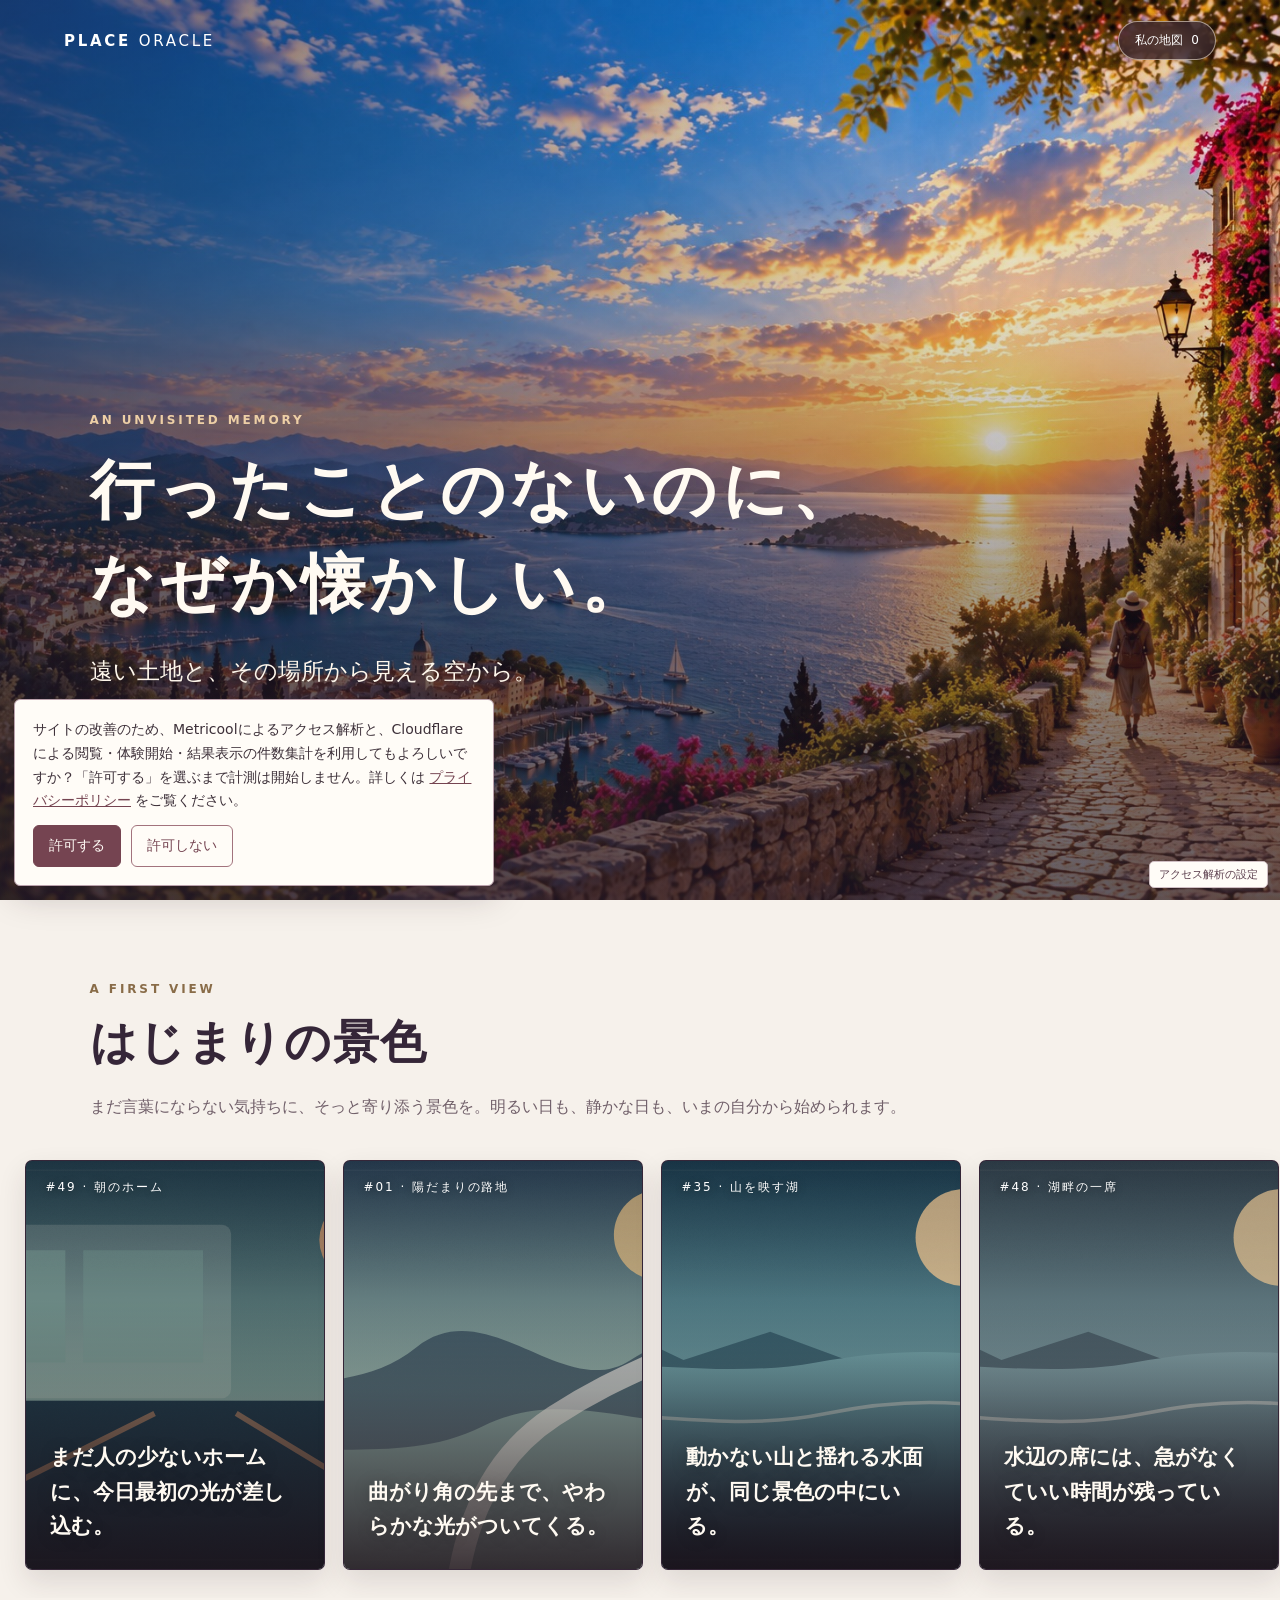
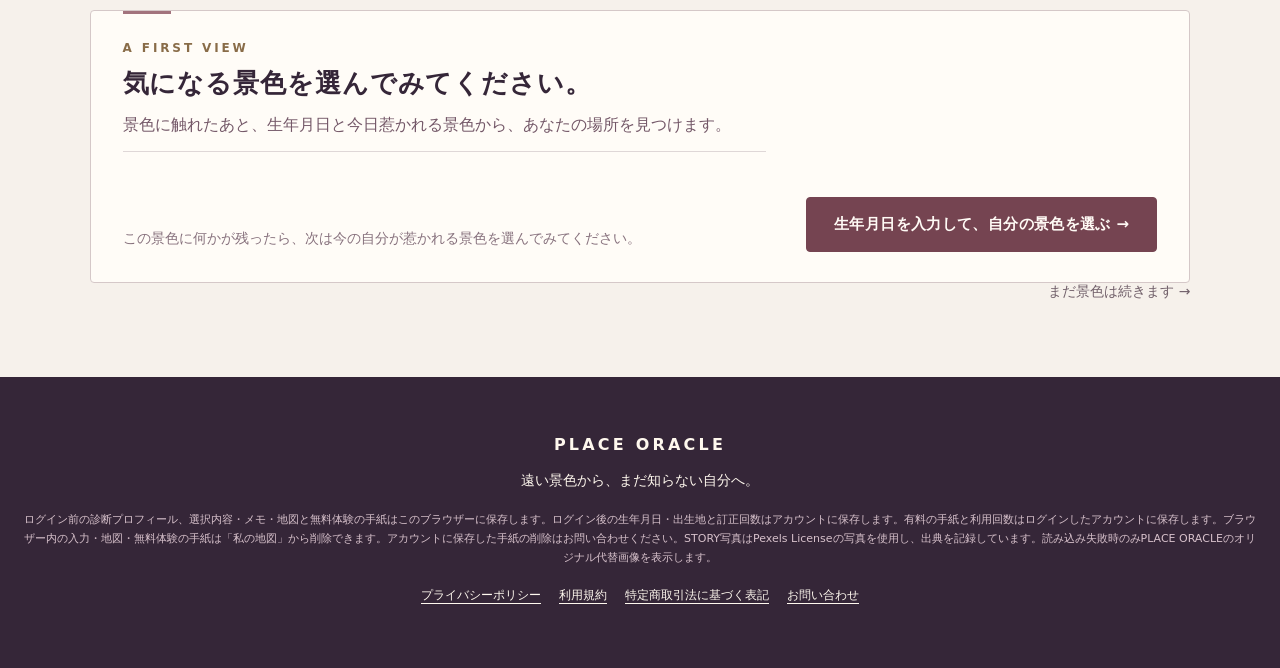
==== index.html @ 7535ec7d "Unify reading chapters and add confirmed profiles with one correction" ====
<!doctype html>
<html lang="ja"><head><meta charset="utf-8"><meta name="viewport" content="width=device-width,initial-scale=1,viewport-fit=cover"><meta name="theme-color" content="#80536a"><title>PLACE ORACLE｜景色から、心に重なる場所を探す</title><meta name="description" content="生年月日と生まれた場所、いま惹かれる景色を選び、実在する遠い土地とその場所から見える空に出会う体験。PLACE ORACLEの景色から、心に重なる場所を探してみませんか。"><link rel="canonical" href="https://placeoracle.github.io/place-oracle/"><meta property="og:type" content="website"><meta property="og:locale" content="ja_JP"><meta property="og:site_name" content="PLACE ORACLE"><meta property="og:title" content="PLACE ORACLE｜景色から、心に重なる場所を探す"><meta property="og:description" content="生年月日と生まれた場所、いま惹かれる景色を選び、実在する遠い土地とその場所から見える空に出会う体験。PLACE ORACLEの景色から、心に重なる場所を探してみませんか。"><meta property="og:url" content="https://placeoracle.github.io/place-oracle/"><meta property="og:image" content="https://placeoracle.github.io/place-oracle/hero_clean_photo.jpg"><meta name="twitter:card" content="summary_large_image"><meta name="place-oracle-release" content="2026-10-06-observed-sky"><link rel="icon" type="image/svg+xml" href="favicon.svg"><style>
:root{--cream:#fbf6f5;--ivory:#fffbfa;--ink:#4c3545;--deep:#493044;--night:#54364f;--sea:#80536a;--teal:#a77c8d;--moon:#eedfe6;--gold:#89624d;--mist:#f1e7eb;--line:#ddccd3}*{box-sizing:border-box}html{scroll-behavior:smooth}body{margin:0;background:var(--cream);color:var(--ink);font-family:'Noto Sans JP',system-ui,sans-serif;-webkit-font-smoothing:antialiased}button,select{font:inherit}button{cursor:pointer}button:focus-visible,a:focus-visible,select:focus-visible,input:focus-visible+img{outline:3px solid #dbab55;outline-offset:3px}[hidden]{display:none!important}.topbar{position:absolute;z-index:5;left:0;top:0;width:100%;display:flex;align-items:center;justify-content:space-between;padding:21px clamp(22px,5vw,80px);color:white}.brand{font-size:15px;font-weight:700;letter-spacing:.18em;color:inherit;text-decoration:none}.brand span{font-weight:400}.map-link{border:1px solid rgba(255,255,255,.65);border-radius:100px;background:rgba(47,26,38,.26);backdrop-filter:blur(10px);color:white;padding:10px 16px;font-size:12px}.map-link span{margin-left:5px}.hero{min-height:720px;height:100svh;position:relative;background:#834769;color:white;display:flex;align-items:flex-end}.hero-photo{position:absolute;inset:0;background:linear-gradient(90deg,rgba(30,16,24,.38),rgba(30,16,24,0) 72%),linear-gradient(180deg,rgba(35,19,28,.12),rgba(31,16,24,.08) 40%,rgba(30,16,24,.72)),url('hero_clean_photo.jpg') center/cover}.hero-content{position:relative;padding:0 clamp(25px,9vw,160px) max(65px,10vh);width:100%}.eyebrow{display:block;font-size:10px;letter-spacing:.21em;font-weight:700;color:var(--teal);text-transform:uppercase}.hero .eyebrow{color:#f5e6c4}.hero h1{font-size:clamp(35px,5vw,75px);letter-spacing:.07em;line-height:1.46;margin:17px 0 20px;font-weight:600;text-shadow:0 2px 18px #46253844}.hero p{font-size:clamp(17px,2vw,23px);line-height:1.8;margin:0}.hero-scroll{display:inline-flex;gap:25px;margin-top:36px;color:white;text-decoration:none;border:0;border-bottom:1px solid #ffffffab;background:transparent;padding-bottom:11px;font-size:14px}.hero-scroll span{font-size:20px}.someone{padding:98px 0 96px;overflow:hidden}.section-heading{padding:0 clamp(24px,9vw,160px)}.section-heading h2,.invitation h2,.form-inner h2,.map-dialog h2{font-size:clamp(29px,4vw,46px);line-height:1.5;margin:12px 0}.section-heading p,.invitation p{font-size:15px;color:#715665;line-height:1.85}.story-rail{display:flex;gap:18px;overflow-x:auto;scroll-snap-type:x mandatory;scroll-padding:24px;padding:22px clamp(24px,9vw,160px) 28px;scrollbar-color:#a48195 transparent}.story-card{flex:0 0 clamp(250px,22vw,350px);height:430px;position:relative;overflow:hidden;scroll-snap-align:start;border:0;border-radius:8px;padding:0;text-align:left;color:#fff;background:#7a4262;box-shadow:0 18px 33px #41233419;transition:box-shadow .16s,border-color .16s;border:1px solid transparent}.story-card:hover{box-shadow:0 24px 42px #41233428;border-color:#ffffff55}.story-card:focus-visible{transform:none}.story-card:after{content:'';position:absolute;inset:0;background:linear-gradient(transparent 28%,#2f1925e6);pointer-events:none}.story-card img{width:100%;height:100%;object-fit:cover;pointer-events:none}.story-card-alt img{transform:scale(1.08)}.story-card-alt:nth-of-type(6) img,.story-card-alt:nth-of-type(8) img{object-position:65% center}.story-card-alt:nth-of-type(7) img,.story-card-alt:nth-of-type(10) img{object-position:35% center}.story-card span,.story-card strong{position:absolute;z-index:1;left:25px;right:22px}.story-card span{bottom:103px;font-size:11px;letter-spacing:.12em}.story-card strong{bottom:26px;font-size:19px;line-height:1.65;font-weight:600}.swipe-note{text-align:right;padding:0 clamp(24px,9vw,160px);font-size:12px;color:#876578}.sample{padding:110px 24px;text-align:center;background:#ede5ea}.sample h2{margin:18px auto 38px;font-size:clamp(26px,3.5vw,43px);line-height:1.7;font-weight:600}.sample p{font-size:clamp(17px,2vw,21px);line-height:2.1;margin:0 auto 22px}.sample-line{font-weight:700}.sample-place{display:block;margin-top:46px;font-size:12px;letter-spacing:.13em;color:#795469}.invitation{text-align:center;padding:120px 24px 135px;background:linear-gradient(130deg,#f8f5ec,#efe7ec)}.invitation h2{font-size:clamp(33px,5vw,57px)}.primary{border:0;background:var(--sea);color:white;padding:17px 27px;border-radius:4px;font-size:15px;font-weight:600;min-height:55px}.primary:hover{background:#4f2b3f}.primary span{margin-left:28px}.invitation .primary{margin-top:24px}.form-section{background:#f9f7f0;padding:85px 22px 120px}.form-inner{max-width:770px;margin:auto}.back,.text-button{border:0;background:none;color:var(--sea);padding:7px 0;font-size:13px}.form-inner>.eyebrow{margin-top:52px}.form-inner h2{margin-bottom:42px}.form-block{border:0;padding:0;margin:0 0 46px}.form-block>label,.form-block legend{display:block;width:100%;font-size:20px;font-weight:600;margin-bottom:17px}.form-block legend small{display:block;font-size:12px;font-weight:400;color:#7d6372;margin-top:8px}.birth-row{display:flex;gap:9px}.birth-row select{flex:1;min-width:0;border:1px solid #cbbec5;border-radius:3px;padding:13px 9px;background:white;color:var(--ink);font-size:16px}.scene-options{display:grid;grid-template-columns:repeat(5,minmax(0,1fr));gap:10px}.scene-options label{position:relative;cursor:pointer;background:white;border-radius:4px;overflow:hidden;border:3px solid transparent}.scene-options input,.theme-options input{position:absolute;opacity:0}.scene-options img{width:100%;aspect-ratio:3/4;object-fit:cover;display:block}.scene-options span{display:block;padding:10px 4px;text-align:center;font-size:12px}.scene-options label:has(input:checked){border:4px solid #fff;box-shadow:0 0 0 2px var(--sea),0 7px 18px rgba(49,26,39,.16);}.theme-options{display:flex;flex-wrap:wrap;gap:9px}.theme-options label{position:relative;cursor:pointer}.theme-options span{display:block;border:1px solid #c1a6b5;background:white;border-radius:100px;padding:10px 17px;font-size:13px}.theme-options label:has(input:checked) span{background:var(--sea);color:white}.form-error{color:#9a4434;min-height:22px}.quiet-note{font-size:12px;line-height:1.8;color:#7b6672;margin-top:24px}.reading{max-width:860px;margin:auto;padding:65px 22px 120px}
.letter-reveal{position:relative;margin:0 auto 54px;max-width:760px;min-height:180px;display:grid;place-items:center;overflow:hidden;background:#f5f0e5;border:1px solid #d8d0c0;box-shadow:0 20px 50px rgba(57,33,47,.10)}
.letter-reveal::before{content:'';position:absolute;inset:14px;border:1px solid rgba(126,116,94,.25);pointer-events:none}
.letter-paper{position:relative;width:min(88%,620px);padding:46px 34px 40px;background:#fffdf7;box-shadow:0 12px 30px rgba(54,45,50,.10);transform:translateY(105%) rotate(.4deg);opacity:0}
.letter-paper::after{content:'';position:absolute;inset:16px;border:1px solid rgba(126,116,94,.18);pointer-events:none}
.letter-kicker{font-size:10px;letter-spacing:.18em;color:#84707b;text-align:center}
.letter-date{font-size:11px;color:#8a918b;text-align:right;margin-top:18px}
.letter-greeting{font-family:"Yu Mincho","Hiragino Mincho ProN","Noto Serif JP",serif;font-size:clamp(25px,4vw,38px);font-weight:500;text-align:center;margin:20px 0 8px;color:#3f2534}
.letter-place{font-size:13px;letter-spacing:.14em;text-align:center;color:#84707b}
.letter-rule{width:44px;height:1px;background:#b9aa8e;margin:24px auto 0}
.letter-body{max-width:720px;margin:0 auto 64px;padding:clamp(34px,6vw,62px) clamp(25px,7vw,72px);background:#fffdf7;border:1px solid #ded8ca;box-shadow:0 18px 44px rgba(57,33,47,.08);position:relative}
.letter-body::before{content:'';position:absolute;inset:14px;border:1px solid rgba(126,116,94,.14);pointer-events:none}
.letter-body-content{position:relative}
.letter-body .letter-to{font-family:"Yu Mincho","Hiragino Mincho ProN","Noto Serif JP",serif;font-size:22px;margin:0 0 30px;color:#462939}
.letter-body .letter-paragraph{font-family:"Yu Mincho","Hiragino Mincho ProN","Noto Serif JP",serif;font-size:clamp(16px,2vw,19px);line-height:2.15;white-space:pre-line;margin:0 0 25px;color:#503444}
.letter-body .letter-paragraph:first-of-type{font-weight:650;color:#402333;margin-bottom:34px;padding-bottom:30px;border-bottom:4px double rgba(173,138,82,.72)}
.letter-body .letter-place-name{position:relative;padding-top:8px}
.letter-body .letter-place-name{font-family:"Yu Mincho","Hiragino Mincho ProN","Noto Serif JP",serif;font-size:clamp(27px,4vw,39px);line-height:1.5;margin:30px 0 8px;color:#3b202f}
.letter-body .letter-place-sub{font-size:11px;letter-spacing:.14em;color:#87717d;margin-bottom:32px}
.letter-body .letter-closing{font-family:"Yu Mincho","Hiragino Mincho ProN","Noto Serif JP",serif;text-align:right;font-size:15px;line-height:2;margin-top:38px;color:#6b5361}
.letter-body .letter-sign{display:block;margin-top:8px;letter-spacing:.16em;font-size:11px;color:#87717d}
@media(max-width:650px){.letter-body{margin-bottom:46px;padding:32px 25px}.letter-body::before{inset:10px}}
.letter-reveal-copy{opacity:0}
.letter-body{opacity:0;transform:translateY(14px)}
.letter-replay .letter-paper{animation:letterArrive .9s cubic-bezier(.2,.75,.25,1) .1s forwards}
.letter-replay .letter-reveal-copy{animation:letterInk .62s ease .76s forwards}
.reading.letter-sequence .letter-body{animation:letterBodyIn .58s ease 1.28s forwards}
@keyframes letterArrive{from{transform:translateY(105%) rotate(.4deg);opacity:0}to{transform:translateY(0) rotate(.4deg);opacity:1}}
@keyframes letterInk{from{opacity:0;transform:translateY(8px)}to{opacity:1;transform:none}}
@keyframes letterBodyIn{from{opacity:0;transform:translateY(14px)}to{opacity:1;transform:none}}
@media (prefers-reduced-motion: reduce){
  .letter-paper,.letter-reveal-copy,.letter-body{animation:none!important;transform:none!important;opacity:1!important}
}
@media(max-width:650px){.letter-reveal{margin-bottom:38px;min-height:160px}.letter-paper{padding:38px 24px 32px}.letter-greeting{font-size:28px}}
.reading-head{padding:0 0 30px}.reading-head .eyebrow{margin-top:46px}.reading-head h2{font-size:clamp(29px,5vw,51px);line-height:1.5;margin:18px 0 21px;white-space:pre-line;letter-spacing:.02em}.reading-intro{font-size:clamp(17px,2vw,20px);line-height:1.95;white-space:pre-line;max-width:680px}.chosen-photo{position:relative;aspect-ratio:3/2;overflow:hidden;border-radius:3px;background:#d3bdc9}.chosen-photo img{width:100%;height:100%;object-fit:cover}.chosen-photo span{position:absolute;right:14px;bottom:13px;color:white;background:#3c203099;padding:7px 10px;font-size:11px}.place-story{padding:70px clamp(4px,7vw,70px) 72px}.place-story h3{font-size:clamp(29px,5vw,50px);line-height:1.4;margin:15px 0 8px}.place-country{color:#907785;font-size:13px}.place-story p{font-size:clamp(17px,2vw,21px);line-height:2;white-space:pre-line;margin:45px 0 0}.place-story .place-heart{font-weight:700;font-size:clamp(20px,2.6vw,29px);line-height:1.75;margin-top:35px}.one-action{background:#eee5ea;padding:45px clamp(25px,7vw,70px);border-left:4px solid var(--teal)}.one-action h3{font-size:clamp(22px,3vw,31px);line-height:1.7;margin:12px 0 0}.reading-actions{display:flex;align-items:center;flex-wrap:wrap;gap:22px;margin:42px 0}.basis{border-top:1px solid var(--line);padding:20px 3px;color:#725b68;font-size:13px;line-height:1.9}.basis summary{cursor:pointer;color:var(--sea)}.basis>div,.basis>p{max-width:690px}.basis #placeFact{margin-top:12px}.basis a{color:var(--sea)}.basis-groups{display:grid;grid-template-columns:repeat(2,minmax(0,1fr));gap:12px;margin-top:14px}.basis-group{padding:14px 16px;border:1px solid #ded9cd;border-radius:10px;background:#faf8f2}.basis-group h4{margin:0 0 8px;color:var(--sea);font-size:12px;letter-spacing:.04em}.basis-rows{margin:0}.basis-item{display:grid;grid-template-columns:minmax(0,.95fr) minmax(0,1.3fr);gap:10px;padding:8px 0;border-top:1px solid #e9e5da}.basis-item dt{font-size:12px;color:#816f79}.basis-item dd{margin:0;font-size:14px;font-weight:600;color:var(--ink);overflow-wrap:anywhere}.basis-note{grid-column:1/-1;margin:0;font-size:12px;color:#71817f}@media(max-width:650px){.basis-groups{grid-template-columns:1fr}.basis-group{padding:12px}}footer{padding:58px 24px 64px;text-align:center;background:#472639;color:white}footer div{letter-spacing:.2em;font-weight:700}footer p{font-size:14px;margin:18px 0}footer small{color:#d5bfcb;font-size:11px}.footer-links{display:flex;justify-content:center;flex-wrap:wrap;gap:8px 18px;margin:22px 0 0!important}.footer-links a{color:#fff9ef;font-size:12px;text-underline-offset:4px}dialog{border:0;padding:0;background:var(--cream);color:var(--ink);max-height:min(92vh,900px);box-shadow:0 30px 100px #321b2870}dialog::backdrop{background:#2f1a26ba}.story-dialog{width:min(550px,calc(100vw - 32px));overflow:auto}.dialog-close{position:absolute;right:12px;top:12px;width:39px;height:39px;border:0;border-radius:50%;color:var(--ink);background:#faf8eeec;font-size:25px;z-index:2}.story-dialog img{width:100%;height:255px;object-fit:cover}.dialog-body{padding:26px 30px 36px}.dialog-body h2{font-size:27px;line-height:1.5}.dialog-body p{line-height:1.95;white-space:pre-line}.dialog-body strong{display:block;font-size:18px;line-height:1.75;margin:24px 0 30px}.map-dialog{width:min(600px,calc(100vw - 30px))}.map-dialog-inner{padding:40px 30px}.map-dialog h2{margin-bottom:0}.map-dialog p{color:#816675}.map-entry{border-top:1px solid var(--line);padding:19px 0}.map-entry small,.map-entry span{display:block;color:#846777}.map-entry strong{display:block;font-size:18px;line-height:1.5;margin:7px 0}.map-entry button{border:0;background:none;color:var(--sea);padding:8px 0}.map-location-meta{display:block;margin-top:7px;color:#71817f;font-size:12px;line-height:1.6}.map-dialog #mapClear{margin-top:20px}.map-next{margin-top:30px;padding:22px 0 10px;border-top:1px solid var(--line)}.map-next h3{margin:0 0 6px;font-size:19px;color:var(--ink)}.map-next>p{margin:0 0 16px;font-size:13px;line-height:1.7}.map-next-actions{display:grid;gap:10px}.map-next-actions button{width:100%;min-height:54px}.map-next-actions .primary{border-radius:999px}.map-next-secondary{border:1px solid #c9b8c2;border-radius:999px;background:transparent;color:var(--sea);padding:14px 20px;font-size:15px;font-weight:600}.map-next-secondary:hover{background:#f2edf0}.map-next-note{margin:12px 0 0!important;font-size:11px!important;color:#71817f!important;line-height:1.6}@media(max-width:650px){.desktop-note{display:none}.mobile-note{display:inline}.story-inline{margin:8px 24px 0;grid-template-columns:1fr;padding:20px}.story-inline-start{justify-self:start}.topbar{padding:18px 19px}.brand{font-size:12px}.map-link{padding:8px 10px}.hero{min-height:660px}.hero-photo{background-position:52% center}.hero-content{padding:0 25px 92px}.hero h1{font-size:clamp(32px,9vw,45px)}.hero p{font-size:17px}.someone{padding:76px 0 65px}.story-rail{gap:12px}.story-card{flex-basis:72vw;height:390px}.sample{padding:83px 24px}.invitation{padding:100px 22px}.scene-options{display:flex;overflow-x:auto;padding-bottom:8px;scroll-snap-type:x mandatory}.scene-options label{flex:0 0 38%;scroll-snap-align:start}.scene-options img{aspect-ratio:3/4}.form-section{padding-top:42px}.reading{padding-top:28px}.reading-head .eyebrow{margin-top:32px}.chosen-photo{aspect-ratio:4/5}.place-story{padding-top:55px;padding-bottom:60px}.place-story p{margin-top:32px}.dialog-body{padding:24px}}

/* 日々の記録 */
[hidden]{display:none!important}.map-note-field{max-width:680px;margin:30px auto 8px;padding:0 22px}.map-note-field label{display:block;margin-bottom:10px;font-size:14px}.map-note-field small{font-size:12px;opacity:.65}.map-note-field textarea{box-sizing:border-box;width:100%;min-height:75px;padding:13px 15px;border:1px solid #bfb9a9;border-radius:8px;background:#fffdf8;color:#333;font:inherit;line-height:1.6;resize:vertical}.map-reflection{padding:14px 18px;border-left:2px solid #b3a489;background:#f8f5ee;line-height:1.8}.map-entry-note{white-space:pre-wrap;overflow-wrap:anywhere;line-height:1.7;margin:10px 0!important}#changeBirth{margin-bottom:16px}

.feeling-label{display:block;margin-top:26px;opacity:.7}

/* 星の空と旅のポストカード */
.postcard-dialog{width:min(650px,calc(100vw - 28px));overflow:auto}.postcard-dialog-inner{padding:38px clamp(18px,5vw,38px)}.postcard-dialog h2{font-size:clamp(23px,4vw,32px);line-height:1.5;margin:10px 0}.postcard-dialog p{font-size:13px;line-height:1.8;color:#715665}.postcard-dialog img{display:block;width:min(100%,420px);height:auto;margin:20px auto 24px;box-shadow:0 14px 40px #321b2836}.postcard-help{margin-bottom:0}.postcard-dialog #postcardError{color:#9a4434}.map-entry .postcard-link{margin-right:18px;font-weight:600}

.invitation .invitation-postcard{font-size:13px;margin:20px 0 0;color:#745868}

.place-photo{margin:0 0 8px}.place-photo-frame{position:relative;aspect-ratio:4/3;overflow:hidden;background:#e7e2d6}.place-photo img{width:100%;height:100%;object-fit:cover;display:block}.place-photo figcaption{font-size:10px;line-height:1.6;color:#71817f;text-align:right;margin-top:8px}.photo-fallback{height:100%;display:flex;flex-direction:column;justify-content:flex-end;padding:34px;background:linear-gradient(145deg,#e7dde3,#efe8d8);color:#4d293d}.photo-fallback span{font-size:10px;letter-spacing:.2em}.photo-fallback strong{font-size:clamp(28px,5vw,48px);margin:10px 0}.photo-fallback small{font-size:13px}.resonance{padding:54px clamp(4px,7vw,70px) 68px;background:#eef2ed}.resonance h3,.sky-section h3{font-size:clamp(23px,3.5vw,34px);line-height:1.5;margin:14px 0 28px}.resonance .place-heart{white-space:pre-line;font-size:clamp(20px,2.6vw,28px);line-height:1.9;font-weight:650;margin:0}.sky-section{padding:70px clamp(4px,7vw,70px);border-top:1px solid var(--line)}.sky-section>p,.lore-block p{font-size:17px;line-height:2;white-space:pre-line}.lore-block{margin-top:52px;padding-top:35px;border-top:1px solid var(--line)}.lore-block h4{font-size:22px;line-height:1.55;margin:13px 0 20px}.sky-story{margin-top:52px;background:#3e2131;color:white;padding:36px clamp(24px,6vw,48px)}.sky-story .eyebrow{color:#d7c9a5}.sky-story h4{margin:12px 0 0;font-family:"Yu Mincho","Hiragino Mincho ProN","Noto Serif JP",serif;font-size:clamp(23px,3.5vw,34px);color:#fffaf0}.sky-story p{font-family:"Yu Mincho","Hiragino Mincho ProN","Noto Serif JP",serif;font-size:clamp(20px,3vw,28px);line-height:2;white-space:pre-line;margin:18px 0 0}.discovery{padding:58px clamp(25px,7vw,70px);background:#eee5ea;border-left:4px solid var(--teal)}.discovery p{font-size:clamp(22px,3vw,31px);font-weight:650;line-height:1.85;margin:15px 0 0}.map-note-field{margin-top:42px}.map-note-field label{display:block;font-weight:600;margin-bottom:10px}.map-note-field textarea{width:100%;border:1px solid #cbbdc5;background:#fff;padding:14px;font:inherit;color:var(--ink);resize:vertical}.basis #skySources{margin-top:12px;font-size:13px;line-height:1.8;color:#745868}.basis #skySources a{color:var(--sea)}
@media(max-width:650px){.place-photo-frame{aspect-ratio:4/5}.resonance,.sky-section{padding-left:20px;padding-right:20px}.sky-story{margin-left:-20px;margin-right:-20px}.discovery{margin-left:0;margin-right:0}}

.reflection-question{margin-top:1.2rem;padding-top:1rem;border-top:1px solid rgba(64,71,65,.16);font-size:.92rem;line-height:1.9;color:#6b6b64;}

.sky-signs-wrap{margin-top:1rem;padding-top:.9rem;border-top:1px solid rgba(64,71,65,.13)}
.sky-signs-label{display:block;margin-bottom:.55rem;font-size:.74rem;letter-spacing:.12em;color:#777268}
.sky-signs{display:flex;flex-wrap:wrap;gap:.45rem}
.sky-sign{display:inline-flex;align-items:center;min-height:30px;padding:.34rem .7rem;border:1px solid rgba(64,71,65,.18);border-radius:999px;background:rgba(255,255,255,.58);font-size:.82rem;color:#3f4842}
.sky-signs-note{margin:.65rem 0 0;font-size:.73rem;line-height:1.65;color:#888278}

.membership-intro{max-width:760px;margin:0 auto;padding:72px 24px;text-align:center}
.membership-intro h2{margin:.55rem 0 1rem;font-size:clamp(2rem,7vw,3.4rem);line-height:1.12}
.membership-intro>p{max-width:560px;margin:0 auto;line-height:1.95}
.membership-mini{display:grid;grid-template-columns:1fr 1fr;gap:12px;max-width:520px;margin:28px auto 18px}
.membership-mini span{padding:18px 12px;border:1px solid rgba(64,71,65,.15);border-radius:18px;background:rgba(255,255,255,.5);font-size:.84rem}
.membership-mini strong{display:block;margin-top:4px;font-size:1.15rem;font-weight:600}
.membership-note{font-size:.82rem;color:#777268}
.membership-dialog{width:min(92vw,620px);padding:0;border:0;border-radius:28px;background:#f8f4ea;color:#343b36;box-shadow:0 30px 80px rgba(28,31,29,.25)}
.membership-dialog::backdrop{background:rgba(27,22,25,.56);backdrop-filter:blur(5px)}
.membership-dialog-inner{position:relative;padding:34px 24px 28px}
.membership-dialog h2{font-size:clamp(1.8rem,7vw,2.7rem);line-height:1.2;margin:.6rem 0 1rem}
.membership-lead{line-height:1.85;color:#5f635e}
.plan-grid{display:grid;grid-template-columns:1fr 1fr;gap:12px;margin:24px 0 18px}
.plan-card{appearance:none;border:1px solid rgba(64,71,65,.18);border-radius:20px;padding:20px 16px;background:#fffaf0;text-align:left;color:inherit;cursor:pointer}
.plan-card.plan-main{border-width:2px}
.plan-card small,.plan-card span{display:block;color:#76736b;line-height:1.5}
.plan-card strong{display:block;margin:.35rem 0;font-size:1.6rem;font-weight:650}
.plan-card em{font-size:.8rem;font-style:normal;font-weight:400;margin-left:2px}
.member-benefits{padding:14px 18px;border-top:1px solid rgba(64,71,65,.13);border-bottom:1px solid rgba(64,71,65,.13)}
.member-benefits p{margin:.55rem 0;padding-left:1.35rem;position:relative;font-size:.9rem}
.member-benefits p:before{content:"✓";position:absolute;left:0}
.billing-message{min-height:1.5em;margin:14px 0 0;font-size:.82rem;color:#8b5d49}
@media(max-width:560px){.membership-mini,.plan-grid{grid-template-columns:1fr}.membership-intro{padding:56px 20px}.membership-dialog-inner{padding:30px 18px 24px}}

.story-inline{margin:12px clamp(24px,9vw,160px) 0;display:grid;grid-template-columns:minmax(0,1fr) auto;gap:28px;align-items:end;padding:26px 28px;border:1px solid rgba(64,71,65,.13);border-radius:14px;background:rgba(255,255,255,.45)}
.story-inline-copy{max-width:820px}.story-inline h3{margin:9px 0 8px;font-size:clamp(20px,2vw,29px);line-height:1.55}.story-inline p{margin:0;line-height:1.9;color:#745868;white-space:pre-line}.story-inline strong{display:block;margin-top:12px;line-height:1.7}
.story-inline-start{white-space:nowrap;padding:10px 0}
.mobile-note{display:none}
@media(min-width:1500px){.story-card{flex-basis:360px}.story-rail{gap:22px;padding-left:max(52px,6vw);padding-right:max(52px,6vw)}.section-heading{padding-left:max(52px,6vw);padding-right:max(52px,6vw)}.story-inline{margin-left:max(52px,6vw);margin-right:max(52px,6vw)}}

.story-card[aria-pressed="true"]{box-shadow:0 0 0 3px #f6f2e8,0 0 0 5px var(--teal),0 22px 40px #41233424}


/* Flow refinement 2026-09-24 */
.someone{padding-bottom:46px}.form-section{padding-top:64px;padding-bottom:78px}.invitation{padding:78px 24px 86px}.membership-intro{margin-top:0;padding-top:86px;padding-bottom:92px}.sky-section>.lore-block{margin-bottom:42px}.sky-fact-block{padding-top:34px;border-top:1px solid rgba(64,71,65,.14)}
@media(max-width:650px){.someone{padding-bottom:34px}.form-section{padding-top:44px;padding-bottom:58px}.invitation{padding:64px 22px 70px}.membership-intro{padding-top:70px;padding-bottom:74px}}

/* ===== PLACE ORACLE 2026-09-24 full visual refinement ===== */
body{background:var(--cream);color:var(--ink);font-family:"Noto Sans JP","Yu Gothic",Meiryo,system-ui,sans-serif}
h1,h2,h3,.place-story h3,.reading-head h2,.story-inline h3,.membership-intro h2{
  font-family:"Yu Mincho","Hiragino Mincho ProN","Noto Serif JP",serif;
  font-feature-settings:"palt";letter-spacing:.035em
}
.eyebrow{color:var(--gold);letter-spacing:.24em;font-weight:700}
.hero{background:var(--deep)}
.hero-photo{
  background:
    linear-gradient(90deg,rgba(28,15,22,.58),rgba(28,15,22,.08) 68%),
    linear-gradient(180deg,rgba(43,23,34,.14),rgba(34,19,28,.16) 38%,rgba(30,16,24,.80)),
    url('hero_clean_photo.jpg') center/cover
}
.hero .eyebrow{color:#e5c58c}.hero h1{color:#fffaf0;text-shadow:0 4px 28px rgba(23,13,19,.35)}
.hero p{color:#f3efe5}.hero-scroll{border-color:rgba(230,201,146,.65);color:#fff9ed}
.topbar .map-link{border-color:rgba(229,197,140,.55);background:rgba(36,19,29,.38)}

.someone{background:
  radial-gradient(circle at 84% 6%,rgba(173,138,82,.10),transparent 28%),
  linear-gradient(180deg,var(--ivory) 0%,#f2eee5 56%,#eee8eb 100%)}
.section-heading p{color:#76606c}
.story-rail{scrollbar-color:#ad9ca6 transparent}
.story-card{border-radius:12px;box-shadow:0 20px 42px rgba(45,24,36,.13);background:var(--deep)}
.story-card:after{background:linear-gradient(180deg,rgba(27,15,22,.16) 0%,rgba(27,15,22,.02) 34%,rgba(31,17,25,.20) 52%,rgba(27,15,22,.90) 100%)}
.story-card span{
  top:18px;bottom:auto;left:20px;right:auto;width:auto;
  padding:0;border-radius:0;background:none;border:0;backdrop-filter:none;
  font-size:10px;letter-spacing:.16em;color:#fff;
  text-shadow:0 1px 8px rgba(0,0,0,.45)
}
.story-card strong{left:24px;right:24px;bottom:25px;color:#fffaf2;text-shadow:0 2px 16px rgba(0,0,0,.28)}
.story-card[aria-pressed="true"]{box-shadow:0 0 0 2px var(--cream),0 0 0 4px var(--gold),0 24px 48px rgba(44,23,35,.20)}
.story-inline{
  background:linear-gradient(125deg,rgba(251,248,241,.92),rgba(236,226,232,.82));
  border-color:rgba(112,83,99,.20);box-shadow:0 12px 35px rgba(61,33,49,.06)
}
.story-inline .eyebrow{color:var(--gold)}
.story-inline-start{
  display:inline-flex;align-items:center;justify-content:center;
  border:1px solid rgba(105,57,84,.45);border-radius:999px;
  padding:12px 18px;color:var(--deep);background:rgba(255,255,255,.50);
  font-weight:700;letter-spacing:.03em
}
.story-inline-start:hover{background:var(--deep);color:#fffaf0;border-color:var(--deep)}
.swipe-note{transition:opacity .25s ease;color:#7f6574}

.form-section{
  position:relative;overflow:hidden;
  background:
    radial-gradient(circle at 90% 0,rgba(178,143,163,.18),transparent 34%),
    linear-gradient(160deg,#54364f 0%,#502b40 22%,#edf1ec 22.2%,#f7f3ea 100%);
  padding-top:108px
}
.form-inner{background:rgba(251,248,241,.92);border:1px solid rgba(64,35,51,.14);border-radius:22px;padding:clamp(28px,5vw,58px);box-shadow:0 26px 70px rgba(49,26,39,.10)}
.form-inner>.eyebrow{margin-top:10px;color:var(--gold)}
.form-inner h2{color:var(--deep)}
.birth-row select,.scene-options label,.theme-options span{border-color:#cfc6cb}
.scene-options label{border-radius:10px;box-shadow:0 8px 24px rgba(57,31,46,.06)}
.scene-options label:has(input:checked){border-color:var(--gold);box-shadow:0 0 0 2px #fff inset,0 12px 28px rgba(65,35,52,.12)}
.theme-options label:has(input:checked) span{background:var(--deep);border-color:var(--deep)}
.primary{
  background:linear-gradient(135deg,var(--deep),var(--sea));
  border:1px solid rgba(255,255,255,.12);border-radius:999px;
  box-shadow:0 10px 24px rgba(49,26,39,.15);letter-spacing:.025em
}
.primary:hover{background:linear-gradient(135deg,#2a1722,#77405f);box-shadow:0 12px 30px rgba(173,138,82,.20)}
.back,.text-button{color:var(--sea)}

.reading{max-width:900px}
.reading-head{padding-top:18px}.reading-head .eyebrow{color:var(--gold)}
.reading-head h2{color:var(--deep)}
.place-photo-frame{border-radius:16px;overflow:hidden;box-shadow:0 24px 60px rgba(49,26,39,.15)}
.photo-fallback{
  min-height:100%;display:flex;flex-direction:column;align-items:center;justify-content:center;text-align:center;
  background:
    radial-gradient(circle at 70% 18%,rgba(230,220,226,.20),transparent 25%),
    linear-gradient(145deg,#3c2130,#493044 60%,#512b40);
  color:#fff9ee
}
.photo-fallback span{letter-spacing:.28em;color:#d7bd8a}.photo-fallback strong{font-family:"Yu Mincho","Hiragino Mincho ProN",serif;font-size:clamp(28px,5vw,48px);margin:14px 20px 7px}.photo-fallback small{color:#dbcdd5}
.place-country{display:inline-flex;margin-top:6px;padding:7px 12px;border:1px solid rgba(141,95,121,.25);border-radius:999px;background:#f7f4ec;color:#785f6d;letter-spacing:.04em}
.place-story{background:var(--ivory);border-radius:0 0 18px 18px}
.resonance{margin:0 clamp(0px,4vw,36px);padding:62px clamp(24px,5vw,48px);background:linear-gradient(135deg,#eef1eb,#f8f5ed);border-radius:18px}
.resonance h3{font-family:"Yu Mincho","Hiragino Mincho ProN","Noto Serif JP",serif;font-size:clamp(25px,4vw,38px);line-height:1.55}
.sky-section{margin-top:34px;border-radius:22px;overflow:hidden;border:1px solid rgba(80,43,64,.12);box-shadow:0 22px 60px rgba(49,26,39,.08)}
.lore-block{background:#eee8dc;padding:clamp(34px,7vw,64px)}
.sky-fact-block{
  position:relative;padding:clamp(42px,8vw,76px);
  background:
    radial-gradient(circle at 82% 16%,rgba(230,220,226,.13),transparent 20%),
    radial-gradient(circle at 15% 74%,rgba(173,138,82,.10),transparent 24%),
    linear-gradient(145deg,#54364f,#493044);
  color:#f8f4ea
}
.sky-fact-block .eyebrow{color:#dcc08b}.sky-fact-block h3{color:#fffaf0;margin-bottom:10px}.sky-fact-block h4{margin:0 0 22px;font-family:"Yu Mincho","Hiragino Mincho ProN","Noto Serif JP",serif;font-size:clamp(27px,4vw,41px);line-height:1.55;color:#fffaf0}.sky-fact-block>p{font-size:17px;line-height:2;color:#eee5ea;white-space:pre-line}
.sky-sign{border-color:rgba(230,220,226,.26)!important;background:rgba(255,255,255,.06)!important;color:#f4edf1!important}
.sky-signs-note{color:#d3c5cd!important}
.sky-story{padding:clamp(38px,7vw,66px);background:linear-gradient(145deg,#3b202f,#512b40);color:#f8f3e9}
.sky-story .eyebrow{color:#dfc48e}
.discovery{margin-top:0;padding:clamp(44px,8vw,72px);background:linear-gradient(180deg,#fffbfa,#f0ede4);border-radius:0 0 22px 22px}
.discovery .eyebrow{color:var(--gold)}
.map-note-field{margin-top:34px}
.membership-intro{background:linear-gradient(150deg,#f3eee3,#e9dfe5);border-top:1px solid rgba(108,80,96,.14)}
.membership-intro .eyebrow{color:var(--gold)}
footer{background:linear-gradient(145deg,#493044,#3e2232);color:#fff9ef}
footer small{color:#cfb9c5}

/* Desktop and laptop balance */
@media(min-width:1200px) and (max-width:1499px){
  .hero-content,.section-heading{padding-left:clamp(64px,7vw,110px);padding-right:clamp(64px,7vw,110px)}
  .story-rail{padding-left:clamp(64px,7vw,110px);padding-right:clamp(64px,7vw,110px)}
  .story-card{flex-basis:300px;height:410px}
  .story-inline{margin-left:clamp(64px,7vw,110px);margin-right:clamp(64px,7vw,110px)}
  .swipe-note{padding-left:clamp(64px,7vw,110px);padding-right:clamp(64px,7vw,110px)}
  .someone{padding-top:82px;padding-bottom:76px}
}
@media(max-width:650px){
  .form-section{background:linear-gradient(180deg,#54364f 0,#502b40 92px,#f7f3ea 93px);padding-top:70px}
  .form-inner{border-radius:18px;padding:25px 20px}
  .story-card span{top:14px;left:14px}
  .story-card strong{left:20px;right:20px}
  .place-story{padding-left:20px;padding-right:20px}
  .resonance{margin:0;padding:40px 24px;border-radius:14px}
}


.story-next-cta{display:none;margin-top:16px}
.story-inline.is-active .story-next-cta{display:inline-flex}
@media(max-width:650px){.story-inline.is-active .story-next-cta{display:flex;width:100%;justify-content:center}}

.story-card[data-tone="bright"]:after{background:linear-gradient(180deg,rgba(27,15,22,.05) 0%,rgba(27,15,22,0) 34%,rgba(27,15,22,.16) 56%,rgba(27,15,22,.80) 100%)}
.story-card[data-tone="quiet"]:after{background:linear-gradient(180deg,rgba(27,15,22,.10) 0%,rgba(27,15,22,.02) 34%,rgba(27,15,22,.20) 56%,rgba(27,15,22,.86) 100%)}
.story-card[data-tone="wistful"]:after{background:linear-gradient(180deg,rgba(27,15,22,.15) 0%,rgba(27,15,22,.04) 34%,rgba(27,15,22,.28) 56%,rgba(27,15,22,.91) 100%)}
.story-inline{grid-template-columns:minmax(0,1fr) auto;align-items:end;padding-top:28px;padding-bottom:28px}
.story-inline-copy{max-width:690px}
.story-inline-copy h3{margin-bottom:12px}
.story-inline-copy p{margin-top:10px;margin-bottom:10px}
.story-inline-copy strong{display:block;margin-top:15px}
.story-bridge{grid-column:1/2;margin:18px 0 0!important;font-size:12px!important;color:#87717d!important}
.story-next-cta{grid-column:2/3;grid-row:1/3;align-self:end;display:inline-flex!important;min-width:250px;justify-content:center}
@media(max-width:760px){
  .story-inline{grid-template-columns:1fr}
  .story-bridge{grid-column:1}
  .story-next-cta{grid-column:1;grid-row:auto;width:100%;min-width:0;margin-top:8px}
}

.form-lead{max-width:650px;margin:0 0 28px;color:#78606e;line-height:1.9;font-size:14px}
.form-block label small{display:inline-block;margin-left:8px;font-size:10px;font-weight:500;color:#879694}
@media(max-width:760px){
  .form-lead{font-size:13px;margin-bottom:22px}
  .form-block label small{display:block;margin:4px 0 0}
}

/* 二巡目は同じ写真を繰り返さず、物語の言葉を主役にする */
.story-card.story-card-text{background:linear-gradient(145deg,#462538,#512b40 62%,#5e334b);border-color:rgba(224,200,150,.32)}
.story-card.story-card-text[data-tone="bright"]{background:linear-gradient(145deg,#653651,#7c4865 70%,#8a8e70)}
.story-card.story-card-text[data-tone="quiet"]{background:linear-gradient(145deg,#402233,#6a4259 70%,#7b6973)}
.story-card.story-card-text[data-tone="wistful"]{background:linear-gradient(145deg,#49273a,#6b5260 70%,#766d69)}
.story-card.story-card-text:after{background:linear-gradient(180deg,transparent 40%,rgba(31,17,25,.2))}
.story-card.story-card-text span{top:32px;left:28px;color:#e9d9b8}
.story-card.story-card-text strong{top:50%;bottom:auto;left:28px;right:28px;transform:translateY(-50%);font-family:"Yu Mincho","Hiragino Mincho ProN","Noto Serif JP",serif;font-size:clamp(18px,1.55vw,22px);line-height:1.75;letter-spacing:.025em}


@media(min-width:761px) and (max-width:1199px){.story-card{flex-basis:clamp(270px,25vw,330px)}}
@media(max-width:650px){.story-card.story-card-text strong{left:24px;right:24px;font-size:1.25rem}}
/* Mobile reading flow: compact transition and readable map invitation */
@media(max-width:650px){
  .someone{padding-bottom:24px}
  .story-inline{margin:10px 18px 0;padding:22px 20px;gap:12px}
  .story-inline-copy h3{font-size:1.35rem;line-height:1.5}
  .story-inline-copy p{font-size:.95rem;line-height:1.75}
  .story-bridge{margin-top:10px!important;font-size:.85rem!important;line-height:1.7!important}
  .story-next-cta{display:flex;max-width:340px;min-height:56px;margin:12px auto 0;padding:12px 18px;font-size:.94rem;line-height:1.45;text-align:center}
  .membership-intro{padding:48px 22px 52px}
  .membership-intro h2{font-size:clamp(1.55rem,6.3vw,1.85rem);line-height:1.45;letter-spacing:.01em}
  .membership-intro>p{font-size:.95rem;line-height:1.8}
  .membership-mini{grid-template-columns:repeat(2,minmax(0,1fr));gap:10px;margin:24px auto 16px}
  .membership-mini span{padding:14px 8px;font-size:.8rem}
}
@media(max-width:350px){.membership-mini{grid-template-columns:1fr}}

/* Compact mobile form action */
.mobile-read-label{display:none}
@media(max-width:650px){
  .desktop-read-label{display:none}.mobile-read-label{display:inline}
  #read{display:flex;align-items:center;justify-content:center;gap:18px;width:100%;min-height:58px;margin-top:4px;padding:14px 18px;font-size:1.05rem;white-space:nowrap}
  #read span{margin:0}
  .form-inner .quiet-note{margin-top:18px;margin-bottom:0;font-size:.82rem;line-height:1.8}
  .theme-block{margin-bottom:34px}
}
.map-entry-visual{margin:14px 0 4px}.map-entry-photo{display:block;width:100%;max-height:210px;aspect-ratio:16/9;object-fit:cover;border-radius:8px;background:#e6e8e2}.map-entry-visual figcaption{margin-top:5px;font-size:10px;line-height:1.5;color:#7b8279;text-align:right}.map-entry-actions{display:flex;align-items:center;justify-content:space-between;gap:16px;margin-top:7px}.map-entry-map{display:inline-block;padding:10px 0;color:var(--sea);font-size:13px;font-weight:600;text-decoration:none}.map-entry-map:focus-visible{outline:3px solid #dbab55;outline-offset:3px}
.sky-postcard{margin:38px 0 0;padding-top:30px;border-top:1px solid rgba(255,255,255,.18)}.sky-postcard-preview{position:relative;isolation:isolate;overflow:hidden;display:flex;min-height:360px;flex-direction:column;justify-content:flex-end;gap:13px;padding:28px;border-radius:12px;color:#f8f4e9;background:radial-gradient(circle at 18% 24%,#f7eedb 0 1px,transparent 2px),radial-gradient(circle at 72% 17%,#ebdae4 0 1px,transparent 2px),radial-gradient(circle at 54% 38%,#fff7df 0 1px,transparent 2px),radial-gradient(circle at 84% 55%,#e2cad8 0 1px,transparent 2px),radial-gradient(ellipse at 68% 15%,#7c4765 0,#49273a 36%,#2b1722 80%)}.sky-postcard-preview:before{content:"";position:absolute;inset:0;z-index:-1;opacity:.55;background-image:radial-gradient(1px 1px at 12% 18%,#fff 99%,transparent),radial-gradient(1px 1px at 39% 28%,#fff 99%,transparent),radial-gradient(2px 2px at 62% 24%,#fff 99%,transparent),radial-gradient(1px 1px at 89% 32%,#fff 99%,transparent),radial-gradient(1px 1px at 30% 50%,#fff 99%,transparent),radial-gradient(1px 1px at 76% 48%,#fff 99%,transparent)}.sky-postcard-kicker{font-size:10px;letter-spacing:.2em;color:#e2c98e}.sky-postcard-location{font-size:13px;letter-spacing:.12em;color:#e5d8df}.sky-postcard-preview h4{max-width:620px;margin:0;font-size:clamp(25px,4vw,40px);line-height:1.55;color:#fffaf0}.sky-postcard-signs{margin:0;font-size:14px;line-height:1.8;color:#e2d9de}.sky-featured-note{margin:0;padding-top:10px;border-top:1px solid rgba(226,201,142,.28);font-size:15px;line-height:1.7;color:#fff1ca}.sky-postcard-note{font-size:14px;line-height:1.75;color:#6c5361;margin:14px 0 0}.sky-card-status{font-size:14px;line-height:1.7;color:#80536a;margin:12px 0 0}.sky-postcard #skyCardSave{color:#80536a;font-weight:700;margin-top:14px}.sky-card-status:empty{display:none}
.map-result-card,.map-story-card{margin-top:18px;padding:18px;border-radius:10px;background:#f5f1e8}.map-card-label{display:block;font-size:10px;letter-spacing:.16em;color:#89624d}.map-result-card h4,.map-story-card h4,.map-sky-card h4{margin:8px 0;font-size:20px;line-height:1.5;color:var(--ink)}.map-card-poem,.map-story-card p{white-space:pre-line;line-height:1.8;color:#6c5361}.map-card-details{margin-top:12px}.map-card-details summary{cursor:pointer;color:var(--sea);font-size:13px}.map-card-details p{white-space:pre-line;line-height:1.8;color:#6c5361}.map-card-action{padding-top:10px;border-top:1px solid var(--line)}.map-story-card-image{display:block;width:100%;max-height:220px;aspect-ratio:16/9;object-fit:cover;border-radius:8px;margin-top:12px}.map-story-card strong{display:block;margin-top:10px;line-height:1.7}.map-sky-card{position:relative;overflow:hidden;margin-top:18px;padding:22px;border-radius:10px;color:#f8f4e9;background:radial-gradient(circle at 80% 12%,#7c4765,#49273a 44%,#2b1722 86%)}.map-sky-label{display:block;font-size:10px;letter-spacing:.16em;color:#e2c98e}.map-sky-card h4{color:#fffaf0}.map-sky-card p{line-height:1.8;color:#e5dce1;white-space:pre-line}.map-sky-signs{display:flex;flex-wrap:wrap;gap:7px;margin-top:12px}.map-sky-signs span{display:inline-flex;padding:6px 10px;border:1px solid #e3d9df55;border-radius:99px;color:#f2e2bb;font-size:12px}.map-sky-note{display:block;margin-top:13px;color:#ccb9c4;line-height:1.7}.map-sky-story{padding-top:12px;border-top:1px solid #e3d9df33;font-family:serif;font-size:18px}
.location-help{margin:-28px 0 42px;color:#7d6372;font-size:13px;line-height:1.8}.location-selects{display:grid;gap:10px}.location-selects select{width:100%;min-height:50px;border:1px solid #cbbec5;border-radius:3px;padding:12px;background:#fff;color:var(--ink);font-size:16px}.location-block small{display:block;font-size:12px;font-weight:400;color:#7d6372;margin-top:8px}.location-block select:disabled{background:#f0eee8;color:#9b9b92} .sky-chart-preview{display:block;width:min(100%,700px);height:auto;margin:12px auto 16px;border-radius:50%}.map-sky-chart{display:block;width:min(100%,480px);height:auto;margin:14px auto}.sky-enlarge{align-self:center;min-height:44px;padding:8px 18px;border:1px solid #e2c98e;border-radius:99px;background:transparent;color:#f5e5bd;font:inherit;cursor:pointer}.sky-enlarge:hover,.sky-enlarge:focus-visible{background:#e2c98e22;outline:2px solid #e2c98e;outline-offset:2px}.map-sky-card .sky-enlarge{display:block;margin:8px auto 14px}.sky-zoom-dialog{box-sizing:border-box;position:fixed;inset:0;width:100%;max-width:none;height:100%;max-height:none;margin:0;padding:0;border:0;background:#23131c;color:#f8f4e9}.sky-zoom-dialog::backdrop{background:#160c12e8}.sky-zoom-inner{display:flex;flex-direction:column;height:100%;height:100dvh}.sky-zoom-header{display:flex;align-items:center;justify-content:space-between;gap:12px;padding:14px 18px}.sky-zoom-header strong{font-size:15px}.sky-zoom-close{min-width:44px;min-height:44px;border:1px solid #d8c392;border-radius:50%;background:transparent;color:#fff;font-size:26px;cursor:pointer}.sky-zoom-viewport{flex:1;min-height:0;overflow:auto;overscroll-behavior:contain;text-align:center}.sky-zoom-canvas{display:block;max-width:none;height:auto;margin:auto}.sky-zoom-controls{display:flex;align-items:center;justify-content:center;gap:12px;min-height:64px;padding:8px 18px;background:#2b1722}.sky-zoom-controls input{width:min(45vw,280px);accent-color:#e2c98e}.sky-zoom-controls button{min-width:44px;min-height:44px;border:1px solid #d8c392;border-radius:50%;background:transparent;color:#fff;font-size:24px;cursor:pointer}@media(max-width:600px){.sky-postcard-preview{padding:14px}.sky-chart-preview{width:100%;margin:4px auto 10px}.map-sky-card{padding:14px}.map-sky-chart{width:100%}} .sky-postcard-preview:has(.sky-chart-preview:not([hidden])){background:#2b1722}.sky-postcard-preview:has(.sky-chart-preview:not([hidden])):before{display:none}
.observed-sky{margin:24px 0 22px;padding:22px;border:1px solid rgba(218,200,154,.34);border-radius:16px;background:#2b1722;color:#f4eef1;box-shadow:0 18px 42px rgba(26,14,21,.15)}
.observed-sky-heading{display:flex;align-items:end;justify-content:space-between;gap:16px;margin-bottom:8px}
.observed-sky-heading span{font-size:10px;letter-spacing:.18em;color:#e2c98e}
.observed-sky-heading strong{font-size:13px;font-weight:600;color:#f5e5bd}
.sky-time-control{display:grid;grid-template-columns:auto minmax(120px,1fr) auto auto;align-items:center;gap:12px;max-width:700px;margin:4px auto 0}
.sky-time-control label,.sky-time-control output{font-size:13px;color:#e5d9e0}
.sky-time-control input{width:100%;accent-color:#d6b76e}
.sky-chart-feature{margin:16px auto 0!important;max-width:700px;color:#f3dfac!important;font-size:15px!important;line-height:1.75!important;text-align:center}
.sky-chart-meta,.sky-chart-caveat{margin:10px auto 0!important;max-width:700px;color:#ccb9c4!important;font-size:12px!important;line-height:1.7!important;text-align:center}
.sky-chart-meta a{color:#e9d39b}
.sky-zoom-meta{max-width:900px;margin:8px auto 24px;padding:0 20px;color:#ccb9c4;font-size:13px;line-height:1.7}
.sky-zoom-controls label,.sky-zoom-controls output{font-size:13px;color:#eee7eb}
@media(max-width:650px){
  .observed-sky{margin:20px -20px 22px;padding:20px 14px;border-width:1px 0;border-radius:0}
  .observed-sky-heading{display:block;text-align:center}
  .observed-sky-heading strong{display:block;margin-top:7px}
  .sky-time-control{grid-template-columns:auto 1fr auto;gap:9px}
  .sky-time-control .sky-enlarge{grid-column:1/-1;justify-self:center}
  .sky-zoom-controls{gap:8px;padding-left:10px;padding-right:10px}
  .sky-zoom-controls input{width:min(38vw,220px)}
}
/* Consistent reading scale across the story, form, result and map */
:root{--po-body:16px;--po-support:14px;--po-label:12px}
.section-heading p,.invitation>p,.story-inline-copy p,.form-lead,.map-dialog>p,.map-dialog-inner>p{font-size:var(--po-body);line-height:1.8}
.story-inline-copy strong,.place-story p,.sky-section>p,.lore-block p{font-size:clamp(16px,1.7vw,19px);line-height:1.85}
.story-card strong{font-size:clamp(18px,1.7vw,21px)}
.form-block>label,.form-block legend{font-size:clamp(19px,2vw,21px)}
.scene-options span,.theme-options span,.primary,.map-next-secondary,.story-next-cta{font-size:15px}
.form-block legend small,.form-block label small,.quiet-note,.location-help,.location-block small,.map-next>p,.map-next-note,.basis,.map-card-details summary,.sky-postcard-note,.sky-card-status,.map-sky-note,.sky-signs-note,.reflection-question{font-size:var(--po-support)!important;line-height:1.7}
.eyebrow,.story-card span,.sky-postcard-kicker,.map-card-label,.map-sky-label,.sky-signs-label{font-size:var(--po-label)}
.story-bridge,.swipe-note,.map-location-meta,.map-entry-map,.map-entry-visual figcaption,.place-photo figcaption,.photo-fallback span{font-size:var(--po-support)!important}
.sky-postcard-location,.sky-postcard-signs,.sky-sign,.map-sky-signs span{font-size:var(--po-support)}
.sky-postcard-preview h4{font-size:clamp(26px,3.5vw,38px);line-height:1.4}
.map-result-card h4,.map-story-card h4,.map-sky-card h4{font-size:clamp(20px,2vw,23px)}
.map-story-card p,.map-card-poem,.map-sky-card p,.map-entry-note{font-size:var(--po-body);line-height:1.8}
.map-entry small,.map-entry span{font-size:var(--po-support)}
@media(max-width:650px){
  .section-heading p,.story-inline-copy p,.form-lead,.map-dialog-inner>p{font-size:var(--po-body)}
  .story-inline-copy h3{font-size:clamp(22px,6vw,27px)}
  .story-next-cta,#read{font-size:16px}
  .scene-options span,.theme-options span{font-size:15px}
  .sky-postcard-preview h4{font-size:clamp(25px,7vw,32px)}
}

/* Emphasis for the reading path */
.resonance .place-heart{font-weight:400}
.resonance .place-heart strong{font-weight:700;color:var(--deep)}
.resonance .eyebrow,.discovery .eyebrow{width:max-content;max-width:100%;padding-bottom:7px;border-bottom:2px solid var(--gold)}
.reading-actions .text-button,.sky-postcard #skyCardSave,.back,.map-entry-map,.basis a,#skySources a{text-decoration:underline;text-decoration-thickness:1px;text-underline-offset:4px}
.theme-options label:has(input:checked) span,.scene-options label:has(input:checked) span{font-weight:700}

/* Story paragraphs: sentence units stay readable on mobile */
.story-inline .story-text{margin:12px 0 0;color:#745868}
.story-inline .story-text p{margin:0;font-size:16px;line-height:1.9;white-space:normal}
.story-inline .story-text p+p{margin-top:12px}
.story-inline-copy strong{padding-top:15px;border-top:1px solid rgba(112,83,99,.22);font-size:17px;line-height:1.75}
@media(max-width:650px){
  .story-inline{padding:22px 16px}
  .story-inline .story-text p{font-size:15px;line-height:1.9;letter-spacing:-.01em}
  .story-inline .story-text p+p{margin-top:10px}
  .story-inline-copy strong{margin-top:17px;padding-top:15px;font-size:17px;line-height:1.7}
  .story-bridge{margin-top:15px!important}
}

/* Mobile location controls: keep optional-current-location row and help copy in normal flow. */
@media(max-width:650px){
  #birthLocationBlock{margin-bottom:26px}
  .optional-location{display:block;position:static;clear:both;margin:0 0 14px;padding:0;border-top:1px solid #dedbd0;border-bottom:1px solid #dedbd0}
  .optional-location summary{display:block;position:relative;min-height:48px;box-sizing:border-box;padding:14px 34px 14px 2px;line-height:1.55;white-space:normal}
  .optional-location summary:after{position:absolute;right:2px;top:50%;float:none;transform:translateY(-50%)}
  .optional-location summary small{display:inline;margin-left:6px}
  .location-help{display:block;position:static;clear:both;margin:0 0 34px;line-height:1.8}
}

/* Mobile result: use full-width colour sections instead of inset cards */
@media(max-width:650px){
  .reading{max-width:none;padding:28px 0 72px}
  .reading-head{padding:0 20px 30px}
  .place-photo{margin:0}
  .place-photo-frame{border-radius:0;box-shadow:none}
  .place-photo figcaption{padding:0 20px;margin-top:8px}
  .place-story{padding:48px 20px 54px;border-radius:0}
  .resonance{margin:0;padding:46px 24px;border-radius:0}
  .sky-section{margin:0;padding:0;border:0;border-radius:0;box-shadow:none}
  .lore-block,.sky-fact-block,.sky-story,.discovery{border-radius:0}
  .sky-postcard{margin:0;padding:30px 20px 24px;background:var(--ivory)}
  .sky-postcard-preview{border-radius:0}
  .map-note-field{margin-top:0;padding:34px 20px 8px;background:var(--ivory)}
  .reading-actions{margin:0;padding:26px 20px 34px;background:var(--ivory)}
  .basis{margin:0;padding:28px 20px;background:#fbf6f5}
}

/* One mobile layout rule across the complete journey */
@media(max-width:650px){
  .section-heading{padding-left:20px;padding-right:20px}
  .story-rail{padding-left:20px;padding-right:20px}
  .swipe-note{padding-left:20px;padding-right:20px}
  .story-inline{margin:0;padding:28px 20px;border-width:1px 0;border-radius:0;box-shadow:none;background:#f8f5ed}
  .story-inline-copy{max-width:none}
  .story-next-cta{max-width:none}
  .form-section{padding:0;background:#f7f3ea}
  .form-inner{padding:44px 20px 58px;border:0;border-radius:0;box-shadow:none;background:#f7f3ea}
  .invitation{padding:70px 20px;background:#efe7ec}
  .membership-intro{padding:62px 20px;background:#efe7ec}
}

/* 結果を読むリズム：内容の切り替わりごとに面を変える */
.place-story{background:#faf7ef}
.resonance{background:#f0e8ed}
.sky-section{background:#f3eef1}
.discovery{background:#f5eee1}
.map-note-field,.reading-actions{background:#efe9ec}
@media(max-width:650px){
  .place-story{background:#faf7ef}
  .resonance{background:#f0e8ed}
  .sky-section{background:#f3eef1}
  .discovery{background:#f5eee1}
  .map-note-field,.reading-actions{background:#efe9ec}
}



/* 場所の実在感と、テーマへの答えを一つの読み筋として伝える */
.place-story .place-fact{margin:25px 0 0;padding:15px 18px;border-left:3px solid #b39a68;background:#f1ebdc;color:#5a404f;font-size:clamp(15px,1.8vw,18px);line-height:1.8;white-space:normal}.place-story .place-fact:empty{display:none}.resonance .answer-context{font-size:clamp(17px,2.1vw,21px);line-height:1.9;white-space:pre-line;margin:0 0 26px;color:#654959}.resonance .place-heart strong{display:block;color:var(--ink);font-size:clamp(22px,3vw,30px);line-height:1.65;margin-bottom:22px}.resonance .place-heart{max-width:760px}

.answer-basis{margin-top:34px;padding-top:18px;border-top:1px solid #d0bdc8;color:#644557;font-size:14px;line-height:1.85}.answer-basis summary{cursor:pointer;font-weight:700;color:var(--sea)}.answer-basis p{margin:12px 0 0!important;font-size:14px!important;font-weight:400!important;line-height:1.85!important;color:#644557}

.answer-basis-details{display:grid;grid-template-columns:minmax(135px,.8fr) minmax(0,2.2fr);gap:0;margin:18px 0 0;border-top:1px solid #d8cbd2}.answer-basis-details dt,.answer-basis-details dd{margin:0;padding:14px 0;border-bottom:1px solid #d8cbd2}.answer-basis-details dt{font-weight:700;color:#4c293d;padding-right:16px}.answer-basis-details dd{color:#6a505f}@media(max-width:650px){.answer-basis-details{grid-template-columns:1fr}.answer-basis-details dt{padding:15px 0 3px;border-bottom:0}.answer-basis-details dd{padding:3px 0 15px}}
.resonance .place-heart .answer-line{display:block;margin-top:20px;font-weight:400;font-size:clamp(17px,2.1vw,21px);line-height:1.9}</style><link rel="stylesheet" href="https://unpkg.com/leaflet@1.9.4/dist/leaflet.css">
<script src="https://unpkg.com/leaflet@1.9.4/dist/leaflet.js"></script><style>
.map-view-toggle{display:flex;gap:8px;margin:22px 0 14px}.map-view-toggle button{flex:1;border:1px solid #c9b8c2;border-radius:999px;background:transparent;color:var(--sea);padding:11px 14px;font:inherit;font-weight:700}.map-view-toggle button.active{background:var(--sea);color:#fff}.my-map-view{display:none}.my-map-view.active{display:block}.my-map-map{height:360px;border-radius:14px;overflow:hidden;border:1px solid #d8d2c4;background:#e9e5dc}.my-map-map .leaflet-popup-content{font-family:inherit}.map-cards{display:grid;grid-template-columns:repeat(2,minmax(0,1fr));gap:16px}.map-cards .map-entry{border:1px solid #ddd7ca;border-radius:16px;background:#fffdf8;padding:16px;box-shadow:0 8px 24px #3e213112}.map-cards .map-entry small:first-child{font-size:11px}.map-cards .map-entry strong{font-size:17px}.map-cards .map-entry .map-entry-visual{margin:14px 0 10px}.map-cards .map-entry-photo{width:100%;aspect-ratio:4/3;object-fit:cover;border-radius:10px}.map-cards .map-result-card,.map-cards .map-story-card,.map-cards .map-sky-card{margin-top:14px}.map-card-focus{outline:3px solid #c9b98f;outline-offset:2px}@media(max-width:650px){.my-map-map{height:300px}.map-cards{grid-template-columns:1fr}}
</style><style>
.form-progress{display:flex;gap:8px;margin:18px 0 26px;flex-wrap:wrap}.form-progress span{font-size:12px;padding:7px 11px;border-radius:999px;background:#f2edf0;color:#71606a}.form-progress span.current{background:var(--sea);color:#fff}.form-progress span.done{background:#e9dce3;color:#5d354c}.required-note{font-size:12px;color:#7a8885;margin:-8px 0 18px}.form-block legend small,.form-block label small{color:#72827f}.form-block legend .req,.form-block label .req{color:#a34b39;font-weight:700;margin-left:5px}.location-block.optional{opacity:.92}.read-status{font-size:13px;line-height:1.7;color:#715f69;margin:10px 0 0;min-height:1.7em}.primary:disabled{opacity:.45;cursor:not-allowed;transform:none}
@media(max-width:650px){.form-progress{margin-bottom:20px}.form-progress span{flex:1;text-align:center;padding:7px 6px}}

/* Desktop PLACE ORACLE journey: fewer form-like cues, stronger visual rhythm. */
@media(min-width:900px){
  .form-section{padding:72px 36px 120px;background:
    radial-gradient(circle at 14% 14%,rgba(201,185,143,.20),transparent 31%),
    linear-gradient(135deg,#f5f0e6 0%,#f3edf0 100%)}
  .form-inner{max-width:1180px;margin:auto;display:grid;grid-template-columns:minmax(330px,.86fr) minmax(520px,1.14fr);gap:58px;align-items:start}
  .form-journey{position:sticky;top:92px;min-height:680px;border-radius:18px;overflow:hidden;background:#3c2030;box-shadow:0 30px 70px rgba(53,29,43,.18)}
  .form-journey img{position:absolute;inset:0;width:100%;height:100%;object-fit:cover;transition:opacity .45s ease,transform .9s ease;transform:scale(1.01)}
  .form-journey-shade{position:absolute;inset:0;background:linear-gradient(180deg,rgba(28,15,22,.05) 18%,rgba(28,15,22,.12) 46%,rgba(28,15,22,.86) 100%)}
  .form-journey-copy{position:absolute;left:34px;right:34px;bottom:34px;color:#fff}
  .form-journey-copy span{display:block;margin-bottom:15px;color:#ead7aa;font-size:11px;letter-spacing:.22em}
  .form-journey-copy strong{display:block;font-family:"Yu Mincho","Hiragino Mincho ProN","Noto Serif JP",serif;font-size:clamp(27px,2.5vw,39px);line-height:1.45;font-weight:500}
  .form-journey-copy p{max-width:390px;margin:18px 0 0;color:#eee4ea;font-size:14px;line-height:1.9}
  .form-work{min-width:0;padding:44px 48px 50px;border:1px solid rgba(190,184,166,.6);border-radius:18px;background:rgba(255,253,247,.88);box-shadow:0 22px 60px rgba(55,36,47,.08);backdrop-filter:blur(8px)}
  .form-work>.back{margin-bottom:16px}
  .form-work h2{font-size:clamp(38px,3.25vw,44px);line-height:1.34;letter-spacing:.01em;margin:14px 0 24px}
  .form-title-nowrap{white-space:nowrap}
  .form-work>.eyebrow{font-size:11px;letter-spacing:.20em}

  .form-progress{position:relative;display:grid;grid-template-columns:repeat(3,1fr);gap:0;margin:24px 0 36px;padding-top:14px;border-top:1px solid #d9d6cb}
  .form-progress span{padding:0;background:none!important;border-radius:0;color:#8a9591!important;font-size:11px;letter-spacing:.07em}
  .form-progress span.current{color:var(--sea)!important;font-weight:700}
  .form-progress span.done{color:#755868!important}
  .form-block{margin-bottom:34px}
  .birth-row{gap:12px}
  .birth-row select,.location-selects select{min-height:54px;border-radius:10px;border-color:#d2c8ce;background:#fffefb}
  .optional-location{margin:-6px 0 28px;border-top:1px solid #dedbd0;border-bottom:1px solid #dedbd0}
  .optional-location summary{cursor:pointer;padding:16px 2px;color:#6d4f60;font-size:13px;list-style:none}
  .optional-location summary::-webkit-details-marker{display:none}
  .optional-location summary:after{content:'＋';float:right;color:#978790;font-size:18px}
  .optional-location[open] summary:after{content:'−'}
  .optional-location summary small{margin-left:6px;color:#8a9690}
  .optional-location .form-block{padding:6px 0 4px;margin:0}
  .location-help{margin:-12px 0 34px}
  .scene-options{grid-template-columns:repeat(5,1fr);gap:12px}
  .scene-options label{border-radius:12px;box-shadow:0 8px 20px rgba(55,29,44,.06);transition:transform .22s ease,box-shadow .22s ease}
  .scene-options label:hover{transform:translateY(-4px);box-shadow:0 16px 28px rgba(55,29,44,.12)}
  .scene-options img{aspect-ratio:4/5}
  .scene-options span{padding:12px 5px;font-size:12px;background:#fff}
  .form-work>.primary{width:100%;margin-top:4px;border-radius:999px;min-height:60px;font-size:16px;box-shadow:0 13px 28px rgba(70,38,56,.18)}
  .place-preview{margin:12px 0 28px;padding:30px 32px;border:1px solid #d7d4c8;border-radius:14px;background:linear-gradient(145deg,#fffdf8,#f5f1f3)}
  .place-preview h3{font-size:clamp(31px,2.7vw,38px);line-height:1.35;margin:12px 0 10px;letter-spacing:.02em}
  .theme-options{gap:11px}
  .theme-options span{padding:12px 19px;border-radius:999px}

  .reading{max-width:1180px;display:grid;grid-template-columns:minmax(340px,.82fr) minmax(0,1.18fr);column-gap:54px;row-gap:0;padding:76px 30px 130px}
  .letter-reveal{grid-column:1;margin:0;min-height:540px;align-self:stretch;border-radius:16px}
  .letter-body{grid-column:2;max-width:none;margin:0 0 76px;padding:58px 64px 54px;border-radius:6px}
  .reading-head{grid-column:1/-1;padding:30px 0 34px;border-top:1px solid #dedbd0}
  .place-photo{grid-column:1;margin:0;align-self:start}
  .place-photo-frame{border-radius:16px;overflow:hidden;box-shadow:0 24px 55px rgba(55,29,44,.14)}
  .place-story{grid-column:2;padding:22px 10px 64px 12px}
  .place-story h3{margin-top:10px}
  .resonance,.sky-section,#discoverySection,#placeThread,.map-note-field,.reading-actions,.basis{grid-column:1/-1}
}
@media(max-width:899px){
  .form-journey{display:none}
  .form-work{display:contents}
  .form-title-nowrap{white-space:normal}
}
</style><style id="po-analytics-consent-style">#poAnalyticsConsent{position:fixed;bottom:14px;left:14px;right:14px;max-width:480px;z-index:9999;background:#fffbfa;color:#4c3545;border:1px solid #ddccd3;border-radius:12px;box-shadow:0 8px 35px #311a2740;padding:18px;font:14px/1.7 system-ui,sans-serif}#poAnalyticsConsent[hidden]{display:none!important}#poAnalyticsConsent p{margin:0 0 12px}#poAnalyticsConsent .po-actions{display:flex;gap:10px;flex-wrap:wrap}#poAnalyticsConsent button{border:1px solid #80536a;border-radius:6px;padding:8px 15px;background:#80536a;color:white;cursor:pointer}#poAnalyticsConsent button.po-reject{background:transparent;color:#4c3545}#poAnalyticsSettings{position:fixed;bottom:12px;right:12px;z-index:9998;border:1px solid #ddccd3;border-radius:5px;background:#fffbfa;color:#4c3545;padding:5px 9px;font:11px system-ui,sans-serif;cursor:pointer}</style><script id="po-metricool-consent-loader">(function(){'use strict';var KEY='placeoracle_analytics_consent_v2';function load(){if(window.__poMetricoolLoaded)return;window.__poMetricoolLoaded=true;var c=document.createElement('script');c.src='https://tracker.metricool.com/resources/be.js';c.async=true;c.onload=function(){if(window.beTracker&&typeof window.beTracker.t==='function')window.beTracker.t({hash:'2d1d80ed499f2ff43d4fafaf45af76bc'});};document.head.appendChild(c);}function choice(){try{return localStorage.getItem(KEY)}catch(e){return null}}function save(v){try{localStorage.setItem(KEY,v)}catch(e){}var b=document.getElementById('poAnalyticsConsent');if(b)b.hidden=true;if(v==='accepted')load();}function show(){var b=document.getElementById('poAnalyticsConsent');if(b)b.hidden=false;}function setup(){var b=document.createElement('aside');b.id='poAnalyticsConsent';b.hidden=true;b.setAttribute('aria-label','アクセス解析の設定');b.innerHTML='<p>サイトの改善のため、Metricoolによるアクセス解析と、Cloudflareによる閲覧・体験開始・結果表示の件数集計を利用してもよろしいですか？「許可する」を選ぶまで計測は開始しません。詳しくは <a href="./privacy.html">プライバシーポリシー</a> をご覧ください。</p><div class="po-actions"><button type="button" class="po-accept">許可する</button><button type="button" class="po-reject">許可しない</button></div>';document.body.appendChild(b);b.querySelector('.po-accept').addEventListener('click',function(){save('accepted')});b.querySelector('.po-reject').addEventListener('click',function(){save('rejected')});var settings=document.createElement('button');settings.type='button';settings.id='poAnalyticsSettings';settings.textContent='アクセス解析の設定';settings.addEventListener('click',show);document.body.appendChild(settings);var v=choice();if(v==='accepted')load();else if(v!=='rejected')show();}if(document.readyState==='loading')document.addEventListener('DOMContentLoaded',setup,{once:true});else setup();})();</script><script defer src="./growth-counts.js"></script><link rel="stylesheet" href="./world-theme.css?v=20261031-editorial1"></head>
<body>
<header class="topbar"><a href="#top" class="brand">PLACE <span>ORACLE</span></a><button class="map-link" id="mapOpen" type="button">私の地図 <span id="mapCount">0</span></button></header>
<main>
<section class="hero" id="top"><div class="hero-photo"></div><div class="hero-content"><span class="eyebrow">AN UNVISITED MEMORY</span><h1>行ったことのないのに、<br>なぜか懐かしい。</h1><p>遠い土地と、その場所から見える空から。<br>まだ言葉にしていない自分に出会う。</p><button class="hero-scroll" id="heroStart" type="button">今日の景色を選ぶ <span>→</span></button></div></section>
<section class="someone" id="someone"><div class="section-heading"><span class="eyebrow">A FIRST VIEW</span><h2>はじまりの景色</h2><p>まだ言葉にならない気持ちに、そっと寄り添う景色を。明るい日も、静かな日も、いまの自分から始められます。</p></div><div class="story-rail" aria-label="はじまりの景色。横にスクロールできます">
<button class="story-card" data-story="0" type="button"><img src="https://images.pexels.com/photos/5746248/pexels-photo-5746248.jpeg?auto=compress&cs=tinysrgb&w=1200" onerror="this.onerror=null;this.src='fallback_01.svg'" alt="日差しの路地にあるカフェ"><span>PLACE ORACLE</span><strong>景色を読み込んでいます。</strong></button>
<button class="story-card" data-story="1" type="button"><img src="https://images.pexels.com/photos/34329890/pexels-photo-34329890.jpeg?auto=compress&cs=tinysrgb&w=1200" onerror="this.onerror=null;this.src='fallback_02.svg'" alt="青い海と水平線"><span>PLACE ORACLE</span><strong>景色を読み込んでいます。</strong></button>
<button class="story-card" data-story="2" type="button"><img src="https://images.pexels.com/photos/12467878/pexels-photo-12467878.jpeg?auto=compress&cs=tinysrgb&w=1200" onerror="this.onerror=null;this.src='fallback_03.svg'" alt="カフェの窓と入口"><span>PLACE ORACLE</span><strong>景色を読み込んでいます。</strong></button>
<button class="story-card" data-story="3" type="button"><img src="https://images.pexels.com/photos/19682206/pexels-photo-19682206.jpeg?auto=compress&cs=tinysrgb&w=1200" onerror="this.onerror=null;this.src='fallback_04.svg'" alt="緑に囲まれたカフェの入口"><span>PLACE ORACLE</span><strong>景色を読み込んでいます。</strong></button>
<button class="story-card" data-story="4" type="button"><img src="https://images.pexels.com/photos/28831129/pexels-photo-28831129.jpeg?auto=compress&cs=tinysrgb&w=1200" onerror="this.onerror=null;this.src='fallback_05.svg'" alt="夕暮れの湖と山の景色"><span>PLACE ORACLE</span><strong>景色を読み込んでいます。</strong></button>
<button class="story-card" data-story="5" type="button"><img src="https://images.pexels.com/photos/35544343/pexels-photo-35544343.jpeg?auto=compress&cs=tinysrgb&w=1200" onerror="this.onerror=null;this.src='fallback_06.svg'" alt="窓辺の本とコーヒー"><span>PLACE ORACLE</span><strong>景色を読み込んでいます。</strong></button>
<button class="story-card" data-story="6" type="button"><img src="https://images.pexels.com/photos/8704693/pexels-photo-8704693.jpeg?auto=compress&cs=tinysrgb&w=1200" onerror="this.onerror=null;this.src='fallback_07.svg'" alt="出発を待つ窓"><span>PLACE ORACLE</span><strong>景色を読み込んでいます。</strong></button>
<button class="story-card" data-story="7" type="button"><img src="https://images.pexels.com/photos/30105085/pexels-photo-30105085.jpeg?auto=compress&cs=tinysrgb&w=1200" onerror="this.onerror=null;this.src='fallback_08.svg'" alt="日差しが入る教室"><span>PLACE ORACLE</span><strong>景色を読み込んでいます。</strong></button>
<button class="story-card" data-story="8" type="button"><img src="https://images.pexels.com/photos/23964499/pexels-photo-23964499.jpeg?auto=compress&cs=tinysrgb&w=1200" onerror="this.onerror=null;this.src='fallback_09.svg'" alt="窓越しのホーム"><span>PLACE ORACLE</span><strong>景色を読み込んでいます。</strong></button>
<button class="story-card" data-story="9" type="button"><img src="https://images.pexels.com/photos/14830461/pexels-photo-14830461.jpeg?auto=compress&cs=tinysrgb&w=1200" onerror="this.onerror=null;this.src='fallback_10.svg'" alt="本屋の窓"><span>PLACE ORACLE</span><strong>景色を読み込んでいます。</strong></button>
</div>
<div class="story-inline" id="storyInline" aria-live="polite">
  <div class="story-inline-copy"><span class="eyebrow" id="inlineScene">A FIRST VIEW</span><h3 id="inlineTitle">気になる景色を選んでみてください。</h3><div id="inlineText" class="story-text">景色に触れたあと、生年月日と今日惹かれる景色から、あなたの場所を見つけます。</div><strong id="inlineEnd"></strong></div>
  <p class="story-bridge" id="storyBridge">この景色に何かが残ったら、次は今の自分が惹かれる景色を選んでみてください。</p><button class="primary story-next-cta" id="storyNextCta" type="button">自分の景色を選ぶ →</button>
</div>
<div class="swipe-note" id="storyHint" aria-live="polite"><span class="desktop-note">まだ景色は続きます →</span><span class="mobile-note">横にスワイプして、景色に触れる →</span></div></section>
<section class="form-section" id="formSection" hidden><div class="form-inner">
<div class="form-journey" aria-hidden="true">
  <img id="formJourneyImage" src="https://images.pexels.com/photos/28831129/pexels-photo-28831129.jpeg?auto=compress&cs=tinysrgb&w=1200" alt="">
  <div class="form-journey-shade"></div>
  <div class="form-journey-copy">
    <span id="formJourneyKicker">ORIGIN</span>
    <strong id="formJourneyTitle">生まれた場所から、今日の景色へ。</strong>
    <p id="formJourneyText">答えを埋めるのではなく、今の自分につながる入口だけを選びます。</p>
  </div>
</div>
<div class="form-work"><button class="back" id="back" type="button">← 景色に戻る</button><span class="eyebrow" id="formEyebrow">ONE MOMENT</span><h2 id="formTitle">生年月日と、<br>いまの景色から。</h2><div class="form-progress" id="formProgress" aria-label="場所を見つける流れ"><span id="progressProfile">ORIGIN · 起点</span><span id="progressScene">VIEW · 景色</span><span id="progressTheme">LETTER · 手紙</span></div><p class="form-lead" id="formLead">生まれた日と、今この瞬間に惹かれる景色から、<br>あなたに重なるひとつの場所を見つけます。</p><button class="text-button" id="changeBirth" type="button" hidden>生年月日・出生地の入力を訂正</button><div class="form-block" id="birthBlock"><label for="birthYear">生年月日 <span class="req">必須</span> <small>占いの土台として使います</small></label><div class="birth-row"><select id="birthYear" aria-label="生まれた年"><option value="">年</option></select><select id="birthMonth" aria-label="生まれた月"><option value="">月</option></select><select id="birthDay" aria-label="生まれた日"><option value="">日</option></select></div></div><fieldset class="form-block location-block" id="birthLocationBlock"><legend>生まれた市町村 <span class="req">必須</span> <small>あなたの地図の起点</small></legend><div class="location-selects"><select id="birthPrefecture" aria-label="生まれた場所の都道府県"><option value="">都道府県を選択</option></select><select id="birthMunicipality" aria-label="生まれた場所の市区町村" disabled><option value="">先に都道府県を選択</option></select></div></fieldset><fieldset class="form-block" id="sceneBlock"><legend>いま、いちばん惹かれる景色は？ <span class="req">必須</span></legend><div class="scene-options"><label><input type="radio" name="scene" value="alley"><img src="https://images.pexels.com/photos/5746248/pexels-photo-5746248.jpeg?auto=compress&cs=tinysrgb&w=1200" alt="日差しの路地にあるカフェ"><span>光の路地</span></label><label><input type="radio" name="scene" value="sea"><img src="https://images.pexels.com/photos/34329890/pexels-photo-34329890.jpeg?auto=compress&cs=tinysrgb&w=1200" alt="青い海と水平線"><span>海と水平線</span></label><label><input type="radio" name="scene" value="light"><img src="https://images.pexels.com/photos/12467878/pexels-photo-12467878.jpeg?auto=compress&cs=tinysrgb&w=1200" alt="カフェの窓と入口"><span>灯りのある店</span></label><label><input type="radio" name="scene" value="green"><img src="https://images.pexels.com/photos/19682206/pexels-photo-19682206.jpeg?auto=compress&cs=tinysrgb&w=1200" alt="緑に囲まれたカフェの入口"><span>窓辺の緑</span></label><label><input type="radio" name="scene" value="distance"><img src="https://images.pexels.com/photos/28831129/pexels-photo-28831129.jpeg?auto=compress&cs=tinysrgb&w=1200" alt="夕暮れの湖と山の景色"><span>夕暮れの遠景</span></label></div></fieldset><div class="place-preview" id="placePreview" hidden><span class="eyebrow">YOUR PLACE</span><h3 id="placePreviewTitle"></h3><p id="placePreviewRegion"></p><p>この場所を、どのテーマから読み解きますか？</p></div><fieldset class="form-block theme-block" id="themeBlock" hidden><legend>いま気になることは？ <small>選ばない場合は、まだ名前のない気持ちとして読みます</small></legend><div class="theme-options"><label><input type="radio" name="theme" value="work"><span>仕事</span></label><label><input type="radio" name="theme" value="love"><span>恋愛</span></label><label><input type="radio" name="theme" value="people"><span>人とのこと</span></label><label><input type="radio" name="theme" value="life"><span>暮らし</span></label><label><input type="radio" name="theme" value="self"><span>自分自身</span></label><label><input type="radio" name="theme" value="future"><span>これから</span></label></div></fieldset><p class="form-error" id="formError" role="alert"></p><button class="primary" id="read" type="button" disabled><span class="desktop-read-label" id="desktopReadLabel">景色から場所を探す</span><span class="mobile-read-label" id="mobileReadLabel">場所を探す</span> <span aria-hidden="true">→</span></button><p class="read-status" id="readStatus" aria-live="polite"></p><p class="quiet-note" id="quietNote">生年月日と生まれた市町村は、ログイン前はこのブラウザーに、ログイン後は確認のうえアカウントに保存します。登録後の訂正は1回までです。住所やGPS位置情報は取得しません。<br>暦の切り替わりに近い日は、正確さを優先して結果を保留する場合があります。</p></div></div></section>
<section class="invitation" id="start" hidden><span class="eyebrow">YOUR FIRST PAGE</span><h2>ここから、あなたの<br>最初の1ページへ。</h2><p>生まれた日と、いま惹かれる景色から、<br>今の自分に重なるひとつの場所を見つけます。</p><button class="primary" id="begin" type="button">今の自分に重なる場所を見る <span>→</span></button><p class="invitation-postcard">はじめの2通は、登録なしで最後まで無料です。気になった場所は、あなたの地図に残せます。</p></section>





<section class="reading" id="reading" hidden aria-live="polite">
<div class="letter-reveal" id="letterReveal" aria-hidden="true">
  <div class="letter-paper">
    <div class="letter-reveal-copy">
      <div class="letter-kicker">PLACE ORACLE · A LETTER FOR YOU</div>
      <div class="letter-date" id="letterDate"></div>
      <div class="letter-greeting">あなたへ</div>
      <div class="letter-place" id="letterPlace"></div>
      <div class="letter-rule"></div>
    </div>
  </div>
</div>
<div class="letter-body" aria-label="あなたへの手紙">
  <div class="letter-body-content">
    <p class="letter-to">あなたへ</p>
    <p class="letter-paragraph" id="letterIntroBody"></p>
    <p class="letter-paragraph" id="letterSceneBody"></p>
    <div class="letter-place-name" id="letterBodyPlace"></div>
    <div class="letter-place-sub" id="letterBodyRegion"></div>
    <p class="letter-paragraph" id="letterHeartBody"></p>
    <p class="letter-paragraph" id="letterActionBody"></p>
    <p class="letter-closing">今日のあなたが選んだ景色を、<br>この場所と一緒に残しておきます。<span class="letter-sign">PLACE ORACLE</span></p>
  </div>
</div>
<div class="reading-head"><button class="back" id="readBack" type="button">← 景色に戻る</button><span class="eyebrow" id="readingDate">YOUR PLACE</span><h2 id="readingTitle"></h2><p class="reading-intro" id="readingIntro"></p></div>
<figure class="place-photo"><div class="place-photo-frame"><img id="placePhoto" alt=""><div class="photo-fallback" id="photoFallback" hidden><span>PLACE ORACLE</span><strong id="photoFallbackName"></strong><small id="photoFallbackRegion"></small></div></div><figcaption id="photoCredit"></figcaption></figure>
<article class="place-story"><span class="eyebrow">PLACE</span><h3 id="placeName"></h3><span class="place-country" id="placeCountry"></span><p class="place-fact" id="placeFactLead"></p><p id="placeScene"></p></article>
<article class="resonance"><p class="reading-section-label" id="answerEyebrow">あなたへの答え</p><h3 id="answerTitle"></h3><p class="place-heart" id="placeHeart"></p><details class="answer-basis"><summary>この答えの占いの根拠</summary><p id="answerBasis"></p><dl class="answer-basis-details" id="answerBasisDetails"></dl></details></article>
<section class="sky-section" id="visibleSkySection" aria-labelledby="visibleSkyHeading">
  <header class="reading-chapter-head"><p class="reading-section-label">景色のつづき</p><h3 id="visibleSkyHeading">この場所から見える空</h3><p class="reading-chapter-intro">その土地の空をたどり、そこから生まれる物語へ。</p></header>
  <div class="sky-fact-block">
    <p class="reading-section-label">星空のノート</p>
    <h4 id="skyTitleText"></h4>
    <div class="observed-sky" id="observedSky" hidden>
      <div class="observed-sky-heading">
        <span>OBSERVED SKY · LOCAL 21:00</span>
        <strong id="skyChartTimeLabel">現地時間 21:00 の星図</strong>
      </div>
      <canvas id="skyChartCanvas" class="sky-chart-preview" width="760" height="760" aria-label="この場所から見える星空図"></canvas>
      <div class="sky-time-control">
        <label for="skyTimeRange">現地時刻</label>
        <input id="skyTimeRange" type="range" min="18" max="24" step="1" value="21">
        <output id="skyTimeOutput" for="skyTimeRange">21:00</output>
        <button class="sky-enlarge" id="skyChartEnlarge" type="button">星図を拡大</button>
      </div>
      <p class="sky-chart-feature" id="skyChartFeature"></p>
      <p class="sky-chart-meta" id="skyChartMeta"></p>
      <p class="sky-chart-caveat">この図は代表地点の緯度・経度と日時から、恒星の高度・方位を計算した星図です。雲、光害、山や建物による遮蔽は反映していません。</p>
    </div>
    <p id="skyFactText"></p>
    <div class="sky-signs-wrap" id="skySignsWrap" hidden>
      <span class="sky-signs-label">この空のしるし</span>
      <div class="sky-signs" id="skySigns"></div>
      <p class="sky-signs-note" id="skySignsNote"></p>
    </div>
  </div>
  <div class="lore-block">
    <span class="eyebrow" id="skyLoreEyebrow">この土地と空に残る見聞</span>
    <h4 id="skyLoreTitle"></h4>
    <p id="skyLoreText"></p>
  </div>
  <div class="sky-story">
    <p class="reading-section-label">空から、言葉へ</p>
    <h4>空から生まれた物語</h4>
    <p id="skyStoryText"></p>
  </div>
</section>
<section class="reading-afterword" aria-label="手紙の余白"><article class="discovery" id="discoverySection"><h3>今日ひとつだけ</h3><p id="skyDiscovery"></p><p class="reflection-question" id="skyReflection" hidden></p></article><article class="discovery" id="placeThread" hidden><h3>あなたの地図へ</h3><p id="placeThreadText"></p></article>
<div class="map-note-field"><label for="mapNoteInput">残しておきたい一言 <small>任意・160字まで</small></label><textarea id="mapNoteInput" maxlength="160" rows="2" placeholder="あとで自分が読み返したい言葉を一つ"></textarea></div>
<div class="reading-actions"><button class="primary" id="save" type="button">今日のしるしを私の地図に残す</button><button class="text-button" id="openMapFromReading" type="button">私の地図を見る</button></div>
</section><details class="basis"><summary>この結果に使われた暦・場所の資料</summary><div id="basisText"></div><div id="placeFact"></div><div id="skySources"></div><p>場所の事実と、PLACE ORACLEによる読み解きは分けて表示しています。</p></details>
</section><section class="membership-intro" id="membership" hidden>
  <span class="eyebrow">PLACE ORACLE MAP</span>
  <h2>あなたの地図は、<br>ここから続いていく。</h2>
  <p>はじめの2通は、登録なしで最後まで読めます。<br>その先は1通100円、または月額・年額会員で、新しい景色を選べます。</p>
  <div class="membership-mini">
    <span>はじめの2通 <strong>無料</strong></span>
    <span>一通ずつ <strong>100円</strong></span>
    <span>会員 <strong>月500円・年5,000円</strong></span>
  </div>
  <p class="membership-note">月額・年額会員は新しい手紙を1日5通まで（日本時間午前0時更新）。読み返しは追加料金・回数消費なし。地図とメモはこのブラウザーに保存します。</p>
</section>
</main><footer><div>PLACE ORACLE</div><p>遠い景色から、まだ知らない自分へ。</p><small>ログイン前の診断プロフィール、選択内容・メモ・地図と無料体験の手紙はこのブラウザーに保存します。ログイン後の生年月日・出生地と訂正回数はアカウントに保存します。有料の手紙と利用回数はログインしたアカウントに保存します。ブラウザー内の入力・地図・無料体験の手紙は「私の地図」から削除できます。アカウントに保存した手紙の削除はお問い合わせください。STORY写真はPexels Licenseの写真を使用し、出典を記録しています。読み込み失敗時のみPLACE ORACLEのオリジナル代替画像を表示します。</small><p class="footer-links"><a href="privacy.html">プライバシーポリシー</a><a href="terms.html">利用規約</a><a href="tokusho.html">特定商取引法に基づく表記</a><a href="support.html">お問い合わせ</a></p></footer>

<dialog id="mapDialog" class="map-dialog"><div class="map-dialog-inner"><button class="dialog-close" id="mapClose" type="button" aria-label="閉じる">×</button><span class="eyebrow">MY MAP</span><h2>私の地図</h2><p>これまでに残した景色。</p><p id="mapReflection" class="map-reflection"></p><div class="map-view-toggle" role="tablist" aria-label="私の地図の表示"><button id="mapViewMap" type="button" class="active" aria-selected="true">MAP</button><button id="mapViewCards" type="button" aria-selected="false">カード</button></div><div id="myMapMap" class="my-map-view active"><div id="myMapLeaflet" class="my-map-map"></div></div><div id="mapEntries" class="map-cards my-map-view"></div><section class="map-next" aria-labelledby="mapNextTitle"><h3 id="mapNextTitle">次の景色を探す</h3><p>残したカードを見返したあとも、ここから新しい一枚へ進めます。</p><div class="map-next-actions"><button class="primary" id="mapFindToday" type="button">今日の場所を探す　→</button><button class="map-next-secondary" id="mapFindNew" type="button">新たな場所を探す</button></div><p class="map-next-note">今日の場所は登録済みの情報から探します。新たな場所では、景色やプロフィールを選び直せます。</p></section><button class="text-button" id="mapClear" type="button">この端末の入力情報と地図をすべて消す</button></div></dialog>
<dialog id="skyZoomDialog" class="sky-zoom-dialog">
  <div class="sky-zoom-inner">
    <div class="sky-zoom-header">
      <strong id="skyZoomTitle">この場所から見える空</strong>
      <button id="skyZoomClose" class="sky-zoom-close" type="button" aria-label="星図を閉じる">×</button>
    </div>
    <div class="sky-zoom-viewport">
      <canvas id="skyZoomCanvas" class="sky-zoom-canvas" width="1100" height="1100" aria-label="拡大した星空図"></canvas>
      <p class="sky-zoom-meta" id="skyZoomMeta"></p>
    </div>
    <div class="sky-zoom-controls">
      <button id="skyZoomEarlier" type="button" aria-label="1時間前">−</button>
      <label for="skyZoomTime">現地時刻</label>
      <input id="skyZoomTime" type="range" min="18" max="24" step="1" value="21">
      <output id="skyZoomTimeOutput" for="skyZoomTime">21:00</output>
      <button id="skyZoomLater" type="button" aria-label="1時間後">＋</button>
    </div>
  </div>
</dialog>

<script>// 市町村名・コード: code4fukui/localgovjp の自治体一覧（市・町・村、東京都特別区）
const JP_MUNICIPALITIES = {"北海道":[["011002","札幌市"],["012025","函館市"],["012033","小樽市"],["012041","旭川市"],["012050","室蘭市"],["012068","釧路市"],["012076","帯広市"],["012084","北見市"],["012092","夕張市"],["012106","岩見沢市"],["012114","網走市"],["012122","留萌市"],["012131","苫小牧市"],["012149","稚内市"],["012157","美唄市"],["012165","芦別市"],["012173","江別市"],["012181","赤平市"],["012190","紋別市"],["012203","士別市"],["012211","名寄市"],["012220","三笠市"],["012238","根室市"],["012246","千歳市"],["012254","滝川市"],["012262","砂川市"],["012271","歌志内市"],["012289","深川市"],["012297","富良野市"],["012301","登別市"],["012319","恵庭市"],["012335","伊達市"],["012343","北広島市"],["012351","石狩市"],["012360","北斗市"],["013030","当別町"],["013048","新篠津村"],["013315","松前町"],["013323","福島町"],["013331","知内町"],["013340","木古内町"],["013374","七飯町"],["013439","鹿部町"],["013455","森町"],["013463","八雲町"],["013471","長万部町"],["013617","江差町"],["013625","上ノ国町"],["013633","厚沢部町"],["013641","乙部町"],["013676","奥尻町"],["013706","今金町"],["013714","せたな町"],["013919","島牧村"],["013927","寿都町"],["013935","黒松内町"],["013943","蘭越町"],["013951","ニセコ町"],["013960","真狩村"],["013978","留寿都村"],["013986","喜茂別町"],["013994","京極町"],["014001","倶知安町"],["014010","共和町"],["014028","岩内町"],["014036","泊村"],["014044","神恵内村"],["014052","積丹町"],["014061","古平町"],["014079","仁木町"],["014087","余市町"],["014095","赤井川村"],["014231","南幌町"],["014249","奈井江町"],["014257","上砂川町"],["014273","由仁町"],["014281","長沼町"],["014290","栗山町"],["014303","月形町"],["014311","浦臼町"],["014320","新十津川町"],["014338","妹背牛町"],["014346","秩父別町"],["014362","雨竜町"],["014371","北竜町"],["014389","沼田町"],["014524","鷹栖町"],["014532","東神楽町"],["014541","当麻町"],["014559","比布町"],["014567","愛別町"],["014575","上川町"],["014583","東川町"],["014591","美瑛町"],["014605","上富良野町"],["014613","中富良野町"],["014621","南富良野町"],["014630","占冠村"],["014648","和寒町"],["014656","剣淵町"],["014681","下川町"],["014699","美深町"],["014702","音威子府村"],["014711","中川町"],["014729","幌加内町"],["014818","増毛町"],["014826","小平町"],["014834","苫前町"],["014842","羽幌町"],["014851","初山別村"],["014869","遠別町"],["014877","天塩町"],["015113","猿払村"],["015121","浜頓別町"],["015130","中頓別町"],["015148","枝幸町"],["015164","豊富町"],["015172","礼文町"],["015181","利尻町"],["015199","利尻富士町"],["015202","幌延町"],["015431","美幌町"],["015440","津別町"],["015458","斜里町"],["015466","清里町"],["015474","小清水町"],["015491","訓子府町"],["015504","置戸町"],["015521","佐呂間町"],["015555","遠軽町"],["015598","湧別町"],["015601","滝上町"],["015610","興部町"],["015628","西興部村"],["015636","雄武町"],["015644","大空町"],["015717","豊浦町"],["015750","壮瞥町"],["015784","白老町"],["015814","厚真町"],["015849","洞爺湖町"],["015857","安平町"],["015865","むかわ町"],["016012","日高町"],["016021","平取町"],["016047","新冠町"],["016071","浦河町"],["016080","様似町"],["016098","えりも町"],["016101","新ひだか町"],["016314","音更町"],["016322","士幌町"],["016331","上士幌町"],["016349","鹿追町"],["016357","新得町"],["016365","清水町"],["016373","芽室町"],["016381","中札内村"],["016390","更別村"],["016411","大樹町"],["016420","広尾町"],["016438","幕別町"],["016446","池田町"],["016454","豊頃町"],["016462","本別町"],["016471","足寄町"],["016489","陸別町"],["016497","浦幌町"],["016616","釧路町"],["016624","厚岸町"],["016632","浜中町"],["016641","標茶町"],["016659","弟子屈町"],["016675","鶴居村"],["016683","白糠町"],["016918","別海町"],["016926","中標津町"],["016934","標津町"],["016942","羅臼町"]],"青森県":[["022012","青森市"],["022021","弘前市"],["022039","八戸市"],["022047","黒石市"],["022055","五所川原市"],["022063","十和田市"],["022071","三沢市"],["022080","むつ市"],["022098","つがる市"],["022101","平川市"],["023019","平内町"],["023035","今別町"],["023043","蓬田村"],["023078","外ヶ浜町"],["023213","鰺ヶ沢町"],["023230","深浦町"],["023434","西目屋村"],["023612","藤崎町"],["023621","大鰐町"],["023671","田舎館村"],["023817","板柳町"],["023841","鶴田町"],["023876","中泊町"],["024015","野辺地町"],["024023","七戸町"],["024058","六戸町"],["024066","横浜町"],["024082","東北町"],["024112","六ヶ所村"],["024121","おいらせ町"],["024236","大間町"],["024244","東通村"],["024252","風間浦村"],["024261","佐井村"],["024414","三戸町"],["024422","五戸町"],["024431","田子町"],["024457","南部町"],["024465","階上町"],["024503","新郷村"]],"岩手県":[["032018","盛岡市"],["032026","宮古市"],["032034","大船渡市"],["032051","花巻市"],["032069","北上市"],["032077","久慈市"],["032085","遠野市"],["032093","一関市"],["032107","陸前高田市"],["032115","釜石市"],["032131","二戸市"],["032140","八幡平市"],["032158","奥州市"],["032166","滝沢市"],["033014","雫石町"],["033022","葛巻町"],["033031","岩手町"],["033219","紫波町"],["033227","矢巾町"],["033669","西和賀町"],["033812","金ケ崎町"],["034029","平泉町"],["034410","住田町"],["034614","大槌町"],["034827","山田町"],["034835","岩泉町"],["034843","田野畑村"],["034851","普代村"],["035017","軽米町"],["035033","野田村"],["035068","九戸村"],["035076","洋野町"],["035246","一戸町"]],"宮城県":[["041009","仙台市"],["042021","石巻市"],["042030","塩竈市"],["042056","気仙沼市"],["042064","白石市"],["042072","名取市"],["042081","角田市"],["042099","多賀城市"],["042111","岩沼市"],["042129","登米市"],["042137","栗原市"],["042145","東松島市"],["042153","大崎市"],["042161","富谷市"],["043010","蔵王町"],["043028","七ヶ宿町"],["043214","大河原町"],["043222","村田町"],["043231","柴田町"],["043249","川崎町"],["043419","丸森町"],["043613","亘理町"],["043621","山元町"],["044016","松島町"],["044041","七ヶ浜町"],["044067","利府町"],["044211","大和町"],["044229","大郷町"],["044245","大衡村"],["044440","色麻町"],["044458","加美町"],["045012","涌谷町"],["045055","美里町"],["045811","女川町"],["046060","南三陸町"]],"秋田県":[["052019","秋田市"],["052027","能代市"],["052035","横手市"],["052043","大館市"],["052060","男鹿市"],["052078","湯沢市"],["052094","鹿角市"],["052108","由利本荘市"],["052116","潟上市"],["052124","大仙市"],["052132","北秋田市"],["052141","にかほ市"],["052159","仙北市"],["053031","小坂町"],["053279","上小阿仁村"],["053465","藤里町"],["053481","三種町"],["053490","八峰町"],["053619","五城目町"],["053635","八郎潟町"],["053660","井川町"],["053686","大潟村"],["054348","美郷町"],["054631","羽後町"],["054640","東成瀬村"]],"山形県":[["062014","山形市"],["062022","米沢市"],["062031","鶴岡市"],["062049","酒田市"],["062057","新庄市"],["062065","寒河江市"],["062073","上山市"],["062081","村山市"],["062090","長井市"],["062103","天童市"],["062111","東根市"],["062120","尾花沢市"],["062138","南陽市"],["063011","山辺町"],["063029","中山町"],["063215","河北町"],["063223","西川町"],["063231","朝日町"],["063240","大江町"],["063410","大石田町"],["063614","金山町"],["063622","最上町"],["063631","舟形町"],["063649","真室川町"],["063657","大蔵村"],["063665","鮭川村"],["063673","戸沢村"],["063819","高畠町"],["063827","川西町"],["064017","小国町"],["064025","白鷹町"],["064033","飯豊町"],["064262","三川町"],["064289","庄内町"],["064611","遊佐町"]],"福島県":[["072010","福島市"],["072028","会津若松市"],["072036","郡山市"],["072044","いわき市"],["072052","白河市"],["072079","須賀川市"],["072087","喜多方市"],["072095","相馬市"],["072109","二本松市"],["072117","田村市"],["072125","南相馬市"],["072133","伊達市"],["072141","本宮市"],["073016","桑折町"],["073032","国見町"],["073083","川俣町"],["073229","大玉村"],["073423","鏡石町"],["073440","天栄村"],["073628","下郷町"],["073644","檜枝岐村"],["073679","只見町"],["073687","南会津町"],["074021","北塩原村"],["074055","西会津町"],["074071","磐梯町"],["074080","猪苗代町"],["074217","会津坂下町"],["074225","湯川村"],["074233","柳津町"],["074446","三島町"],["074454","金山町"],["074462","昭和村"],["074471","会津美里町"],["074616","西郷村"],["074641","泉崎村"],["074659","中島村"],["074667","矢吹町"],["074811","棚倉町"],["074829","矢祭町"],["074837","塙町"],["074845","鮫川村"],["075019","石川町"],["075027","玉川村"],["075035","平田村"],["075043","浅川町"],["075051","古殿町"],["075213","三春町"],["075221","小野町"],["075418","広野町"],["075426","楢葉町"],["075434","富岡町"],["075442","川内村"],["075451","大熊町"],["075469","双葉町"],["075477","浪江町"],["075485","葛尾村"],["075612","新地町"],["075647","飯舘村"]],"茨城県":[["082015","水戸市"],["082023","日立市"],["082031","土浦市"],["082040","古河市"],["082058","石岡市"],["082074","結城市"],["082082","龍ケ崎市"],["082104","下妻市"],["082112","常総市"],["082121","常陸太田市"],["082147","高萩市"],["082155","北茨城市"],["082163","笠間市"],["082171","取手市"],["082198","牛久市"],["082201","つくば市"],["082210","ひたちなか市"],["082228","鹿嶋市"],["082236","潮来市"],["082244","守谷市"],["082252","常陸大宮市"],["082261","那珂市"],["082279","筑西市"],["082287","坂東市"],["082295","稲敷市"],["082309","かすみがうら市"],["082317","桜川市"],["082325","神栖市"],["082333","行方市"],["082341","鉾田市"],["082350","つくばみらい市"],["082368","小美玉市"],["083020","茨城町"],["083097","大洗町"],["083101","城里町"],["083411","東海村"],["083640","大子町"],["084425","美浦村"],["084433","阿見町"],["084476","河内町"],["085219","八千代町"],["085421","五霞町"],["085464","境町"],["085642","利根町"]],"栃木県":[["092011","宇都宮市"],["092029","足利市"],["092037","栃木市"],["092045","佐野市"],["092053","鹿沼市"],["092061","日光市"],["092088","小山市"],["092096","真岡市"],["092100","大田原市"],["092118","矢板市"],["092134","那須塩原市"],["092142","さくら市"],["092151","那須烏山市"],["092169","下野市"],["093017","上三川町"],["093424","益子町"],["093432","茂木町"],["093441","市貝町"],["093459","芳賀町"],["093611","壬生町"],["093645","野木町"],["093840","塩谷町"],["093866","高根沢町"],["094072","那須町"],["094111","那珂川町"]],"群馬県":[["102016","前橋市"],["102024","高崎市"],["102032","桐生市"],["102041","伊勢崎市"],["102059","太田市"],["102067","沼田市"],["102075","館林市"],["102083","渋川市"],["102091","藤岡市"],["102105","富岡市"],["102113","安中市"],["102121","みどり市"],["103446","榛東村"],["103454","吉岡町"],["103667","上野村"],["103675","神流町"],["103829","下仁田町"],["103837","南牧村"],["103845","甘楽町"],["104213","中之条町"],["104248","長野原町"],["104256","嬬恋村"],["104264","草津町"],["104281","高山村"],["104299","東吾妻町"],["104434","片品村"],["104442","川場村"],["104485","昭和村"],["104493","みなかみ町"],["104647","玉村町"],["105210","板倉町"],["105228","明和町"],["105236","千代田町"],["105244","大泉町"],["105252","邑楽町"]],"埼玉県":[["111007","さいたま市"],["112011","川越市"],["112020","熊谷市"],["112038","川口市"],["112062","行田市"],["112071","秩父市"],["112089","所沢市"],["112097","飯能市"],["112101","加須市"],["112119","本庄市"],["112127","東松山市"],["112143","春日部市"],["112151","狭山市"],["112160","羽生市"],["112178","鴻巣市"],["112186","深谷市"],["112194","上尾市"],["112216","草加市"],["112224","越谷市"],["112232","蕨市"],["112241","戸田市"],["112259","入間市"],["112275","朝霞市"],["112283","志木市"],["112291","和光市"],["112305","新座市"],["112313","桶川市"],["112321","久喜市"],["112330","北本市"],["112348","八潮市"],["112356","富士見市"],["112372","三郷市"],["112381","蓮田市"],["112399","坂戸市"],["112402","幸手市"],["112411","鶴ヶ島市"],["112429","日高市"],["112437","吉川市"],["112453","ふじみ野市"],["112461","白岡市"],["113018","伊奈町"],["113247","三芳町"],["113263","毛呂山町"],["113271","越生町"],["113417","滑川町"],["113425","嵐山町"],["113433","小川町"],["113468","川島町"],["113476","吉見町"],["113484","鳩山町"],["113492","ときがわ町"],["113611","横瀬町"],["113620","皆野町"],["113638","長瀞町"],["113654","小鹿野町"],["113697","東秩父村"],["113816","美里町"],["113832","神川町"],["113859","上里町"],["114081","寄居町"],["114421","宮代町"],["114642","杉戸町"],["114651","松伏町"]],"千葉県":[["121002","千葉市"],["122025","銚子市"],["122033","市川市"],["122041","船橋市"],["122050","館山市"],["122068","木更津市"],["122076","松戸市"],["122084","野田市"],["122106","茂原市"],["122114","成田市"],["122122","佐倉市"],["122131","東金市"],["122157","旭市"],["122165","習志野市"],["122173","柏市"],["122181","勝浦市"],["122190","市原市"],["122203","流山市"],["122211","八千代市"],["122220","我孫子市"],["122238","鴨川市"],["122246","鎌ケ谷市"],["122254","君津市"],["122262","富津市"],["122271","浦安市"],["122289","四街道市"],["122297","袖ケ浦市"],["122301","八街市"],["122319","印西市"],["122327","白井市"],["122335","富里市"],["122343","南房総市"],["122351","匝瑳市"],["122360","香取市"],["122378","山武市"],["122386","いすみ市"],["122394","大網白里市"],["123226","酒々井町"],["123293","栄町"],["123421","神崎町"],["123471","多古町"],["123498","東庄町"],["124036","九十九里町"],["124095","芝山町"],["124109","横芝光町"],["124214","一宮町"],["124222","睦沢町"],["124231","長生村"],["124249","白子町"],["124265","長柄町"],["124273","長南町"],["124419","大多喜町"],["124435","御宿町"],["124630","鋸南町"]],"東京都":[["131016","千代田区"],["131024","中央区"],["131032","港区"],["131041","新宿区"],["131059","文京区"],["131067","台東区"],["131075","墨田区"],["131083","江東区"],["131091","品川区"],["131105","目黒区"],["131113","大田区"],["131121","世田谷区"],["131130","渋谷区"],["131148","中野区"],["131156","杉並区"],["131164","豊島区"],["131172","北区"],["131181","荒川区"],["131199","板橋区"],["131202","練馬区"],["131211","足立区"],["131229","葛飾区"],["131237","江戸川区"],["132012","八王子市"],["132021","立川市"],["132039","武蔵野市"],["132047","三鷹市"],["132055","青梅市"],["132063","府中市"],["132071","昭島市"],["132080","調布市"],["132098","町田市"],["132101","小金井市"],["132110","小平市"],["132128","日野市"],["132136","東村山市"],["132144","国分寺市"],["132152","国立市"],["132187","福生市"],["132195","狛江市"],["132209","東大和市"],["132217","清瀬市"],["132225","東久留米市"],["132233","武蔵村山市"],["132241","多摩市"],["132250","稲城市"],["132276","羽村市"],["132284","あきる野市"],["132292","西東京市"],["133035","瑞穂町"],["133051","日の出町"],["133078","檜原村"],["133086","奥多摩町"],["133612","大島町"],["133621","利島村"],["133639","新島村"],["133647","神津島村"],["133817","三宅村"],["133825","御蔵島村"],["134015","八丈町"],["134023","青ヶ島村"],["134210","小笠原村"]],"神奈川県":[["141003","横浜市"],["141305","川崎市"],["141500","相模原市"],["142018","横須賀市"],["142034","平塚市"],["142042","鎌倉市"],["142051","藤沢市"],["142069","小田原市"],["142077","茅ヶ崎市"],["142085","逗子市"],["142107","三浦市"],["142115","秦野市"],["142123","厚木市"],["142131","大和市"],["142140","伊勢原市"],["142158","海老名市"],["142166","座間市"],["142174","南足柄市"],["142182","綾瀬市"],["143014","葉山町"],["143219","寒川町"],["143413","大磯町"],["143421","二宮町"],["143618","中井町"],["143626","大井町"],["143634","松田町"],["143642","山北町"],["143669","開成町"],["143821","箱根町"],["143839","真鶴町"],["143847","湯河原町"],["144011","愛川町"],["144029","清川村"]],"新潟県":[["151009","新潟市"],["152021","長岡市"],["152048","三条市"],["152056","柏崎市"],["152064","新発田市"],["152081","小千谷市"],["152099","加茂市"],["152102","十日町市"],["152111","見附市"],["152129","村上市"],["152137","燕市"],["152161","糸魚川市"],["152170","妙高市"],["152188","五泉市"],["152226","上越市"],["152234","阿賀野市"],["152242","佐渡市"],["152251","魚沼市"],["152269","南魚沼市"],["152277","胎内市"],["153079","聖籠町"],["153427","弥彦村"],["153613","田上町"],["153851","阿賀町"],["154059","出雲崎町"],["154610","湯沢町"],["154822","津南町"],["155047","刈羽村"],["155811","関川村"],["155861","粟島浦村"]],"富山県":[["162019","富山市"],["162027","高岡市"],["162043","魚津市"],["162051","氷見市"],["162060","滑川市"],["162078","黒部市"],["162086","砺波市"],["162094","小矢部市"],["162108","南砺市"],["162116","射水市"],["163210","舟橋村"],["163228","上市町"],["163236","立山町"],["163422","入善町"],["163431","朝日町"]],"石川県":[["172014","金沢市"],["172022","七尾市"],["172031","小松市"],["172049","輪島市"],["172057","珠洲市"],["172065","加賀市"],["172073","羽咋市"],["172090","かほく市"],["172103","白山市"],["172111","能美市"],["172120","野々市市"],["173240","川北町"],["173614","津幡町"],["173657","内灘町"],["173843","志賀町"],["173860","宝達志水町"],["174076","中能登町"],["174611","穴水町"],["174637","能登町"]],"福井県":[["182010","福井市"],["182028","敦賀市"],["182044","小浜市"],["182052","大野市"],["182061","勝山市"],["182079","鯖江市"],["182087","あわら市"],["182095","越前市"],["182109","坂井市"],["183229","永平寺町"],["183822","池田町"],["184047","南越前町"],["184233","越前町"],["184420","美浜町"],["184811","高浜町"],["184837","おおい町"],["185019","若狭町"]],"山梨県":[["192015","甲府市"],["192023","富士吉田市"],["192040","都留市"],["192058","山梨市"],["192066","大月市"],["192074","韮崎市"],["192082","南アルプス市"],["192091","北杜市"],["192104","甲斐市"],["192112","笛吹市"],["192121","上野原市"],["192139","甲州市"],["192147","中央市"],["193461","市川三郷町"],["193640","早川町"],["193658","身延町"],["193666","南部町"],["193682","富士川町"],["193844","昭和町"],["194221","道志村"],["194239","西桂町"],["194247","忍野村"],["194255","山中湖村"],["194298","鳴沢村"],["194301","富士河口湖町"],["194425","小菅村"],["194433","丹波山村"]],"長野県":[["202011","長野市"],["202029","松本市"],["202037","上田市"],["202045","岡谷市"],["202053","飯田市"],["202061","諏訪市"],["202070","須坂市"],["202088","小諸市"],["202096","伊那市"],["202100","駒ヶ根市"],["202118","中野市"],["202126","大町市"],["202134","飯山市"],["202142","茅野市"],["202151","塩尻市"],["202177","佐久市"],["202185","千曲市"],["202193","東御市"],["202207","安曇野市"],["203033","小海町"],["203041","川上村"],["203050","南牧村"],["203068","南相木村"],["203076","北相木村"],["203092","佐久穂町"],["203211","軽井沢町"],["203238","御代田町"],["203246","立科町"],["203491","青木村"],["203505","長和町"],["203611","下諏訪町"],["203629","富士見町"],["203637","原村"],["203823","辰野町"],["203831","箕輪町"],["203840","飯島町"],["203858","南箕輪村"],["203866","中川村"],["203882","宮田村"],["204021","松川町"],["204030","高森町"],["204048","阿南町"],["204072","阿智村"],["204099","平谷村"],["204102","根羽村"],["204111","下條村"],["204129","売木村"],["204137","天龍村"],["204145","泰阜村"],["204153","喬木村"],["204161","豊丘村"],["204170","大鹿村"],["204226","上松町"],["204234","南木曽町"],["204251","木祖村"],["204293","王滝村"],["204307","大桑村"],["204323","木曽町"],["204463","麻績村"],["204480","生坂村"],["204501","山形村"],["204510","朝日村"],["204528","筑北村"],["204811","池田町"],["204820","松川村"],["204854","白馬村"],["204862","小谷村"],["205214","坂城町"],["205419","小布施町"],["205435","高山村"],["205613","山ノ内町"],["205621","木島平村"],["205630","野沢温泉村"],["205834","信濃町"],["205885","小川村"],["205907","飯綱町"],["206024","栄村"]],"岐阜県":[["212016","岐阜市"],["212024","大垣市"],["212032","高山市"],["212041","多治見市"],["212059","関市"],["212067","中津川市"],["212075","美濃市"],["212083","瑞浪市"],["212091","羽島市"],["212105","恵那市"],["212113","美濃加茂市"],["212121","土岐市"],["212130","各務原市"],["212148","可児市"],["212156","山県市"],["212164","瑞穂市"],["212172","飛騨市"],["212181","本巣市"],["212199","郡上市"],["212202","下呂市"],["212211","海津市"],["213021","岐南町"],["213039","笠松町"],["213411","養老町"],["213616","垂井町"],["213624","関ケ原町"],["213811","神戸町"],["213829","輪之内町"],["213837","安八町"],["214019","揖斐川町"],["214035","大野町"],["214043","池田町"],["214213","北方町"],["215015","坂祝町"],["215023","富加町"],["215031","川辺町"],["215040","七宗町"],["215058","八百津町"],["215066","白川町"],["215074","東白川村"],["215210","御嵩町"],["216046","白川村"]],"静岡県":[["221007","静岡市"],["221309","浜松市"],["222038","沼津市"],["222054","熱海市"],["222062","三島市"],["222071","富士宮市"],["222089","伊東市"],["222097","島田市"],["222101","富士市"],["222119","磐田市"],["222127","焼津市"],["222135","掛川市"],["222143","藤枝市"],["222151","御殿場市"],["222160","袋井市"],["222194","下田市"],["222208","裾野市"],["222216","湖西市"],["222224","伊豆市"],["222232","御前崎市"],["222241","菊川市"],["222259","伊豆の国市"],["222267","牧之原市"],["223018","東伊豆町"],["223026","河津町"],["223042","南伊豆町"],["223051","松崎町"],["223069","西伊豆町"],["223255","函南町"],["223417","清水町"],["223425","長泉町"],["223441","小山町"],["224243","吉田町"],["224294","川根本町"],["224618","森町"]],"愛知県":[["231002","名古屋市"],["232017","豊橋市"],["232025","岡崎市"],["232033","一宮市"],["232041","瀬戸市"],["232050","半田市"],["232068","春日井市"],["232076","豊川市"],["232084","津島市"],["232092","碧南市"],["232106","刈谷市"],["232114","豊田市"],["232122","安城市"],["232131","西尾市"],["232149","蒲郡市"],["232157","犬山市"],["232165","常滑市"],["232173","江南市"],["232190","小牧市"],["232203","稲沢市"],["232211","新城市"],["232220","東海市"],["232238","大府市"],["232246","知多市"],["232254","知立市"],["232262","尾張旭市"],["232271","高浜市"],["232289","岩倉市"],["232297","豊明市"],["232301","日進市"],["232319","田原市"],["232327","愛西市"],["232335","清須市"],["232343","北名古屋市"],["232351","弥富市"],["232360","みよし市"],["232378","あま市"],["232386","長久手市"],["233021","東郷町"],["233421","豊山町"],["233617","大口町"],["233625","扶桑町"],["234249","大治町"],["234257","蟹江町"],["234273","飛島村"],["234419","阿久比町"],["234427","東浦町"],["234451","南知多町"],["234460","美浜町"],["234478","武豊町"],["235016","幸田町"],["235610","設楽町"],["235628","東栄町"],["235636","豊根村"]],"三重県":[["242012","津市"],["242021","四日市市"],["242039","伊勢市"],["242047","松阪市"],["242055","桑名市"],["242071","鈴鹿市"],["242080","名張市"],["242098","尾鷲市"],["242101","亀山市"],["242110","鳥羽市"],["242128","熊野市"],["242144","いなべ市"],["242152","志摩市"],["242161","伊賀市"],["243035","木曽岬町"],["243248","東員町"],["243418","菰野町"],["243434","朝日町"],["243442","川越町"],["244414","多気町"],["244422","明和町"],["244431","大台町"],["244619","玉城町"],["244708","度会町"],["244716","大紀町"],["244724","南伊勢町"],["245437","紀北町"],["245615","御浜町"],["245623","紀宝町"]],"滋賀県":[["252018","大津市"],["252026","彦根市"],["252034","長浜市"],["252042","近江八幡市"],["252069","草津市"],["252077","守山市"],["252085","栗東市"],["252093","甲賀市"],["252107","野洲市"],["252115","湖南市"],["252123","高島市"],["252131","東近江市"],["252140","米原市"],["253839","日野町"],["253847","竜王町"],["254258","愛荘町"],["254410","豊郷町"],["254428","甲良町"],["254436","多賀町"]],"京都府":[["261009","京都市"],["262013","福知山市"],["262021","舞鶴市"],["262030","綾部市"],["262048","宇治市"],["262056","宮津市"],["262064","亀岡市"],["262072","城陽市"],["262081","向日市"],["262099","長岡京市"],["262102","八幡市"],["262111","京田辺市"],["262129","京丹後市"],["262137","南丹市"],["262145","木津川市"],["263036","大山崎町"],["263222","久御山町"],["263435","井手町"],["263443","宇治田原町"],["263648","笠置町"],["263656","和束町"],["263664","精華町"],["263672","南山城村"],["264075","京丹波町"],["264636","伊根町"],["264652","与謝野町"]],"大阪府":[["271004","大阪市"],["271403","堺市"],["272027","岸和田市"],["272035","豊中市"],["272043","池田市"],["272051","吹田市"],["272060","泉大津市"],["272078","高槻市"],["272086","貝塚市"],["272094","守口市"],["272108","枚方市"],["272116","茨木市"],["272124","八尾市"],["272132","泉佐野市"],["272141","富田林市"],["272159","寝屋川市"],["272167","河内長野市"],["272175","松原市"],["272183","大東市"],["272191","和泉市"],["272205","箕面市"],["272213","柏原市"],["272221","羽曳野市"],["272230","門真市"],["272248","摂津市"],["272256","高石市"],["272264","藤井寺市"],["272272","東大阪市"],["272281","泉南市"],["272299","四條畷市"],["272302","交野市"],["272311","大阪狭山市"],["272329","阪南市"],["273015","島本町"],["273210","豊能町"],["273228","能勢町"],["273414","忠岡町"],["273619","熊取町"],["273627","田尻町"],["273660","岬町"],["273813","太子町"],["273821","河南町"],["273830","千早赤阪村"]],"兵庫県":[["281000","神戸市"],["282014","姫路市"],["282022","尼崎市"],["282031","明石市"],["282049","西宮市"],["282057","洲本市"],["282065","芦屋市"],["282073","伊丹市"],["282081","相生市"],["282090","豊岡市"],["282103","加古川市"],["282120","赤穂市"],["282138","西脇市"],["282146","宝塚市"],["282154","三木市"],["282162","高砂市"],["282171","川西市"],["282189","小野市"],["282197","三田市"],["282201","加西市"],["282219","丹波篠山市"],["282227","養父市"],["282235","丹波市"],["282243","南あわじ市"],["282251","朝来市"],["282260","淡路市"],["282278","宍粟市"],["282286","加東市"],["282294","たつの市"],["283011","猪名川町"],["283657","多可町"],["283819","稲美町"],["283827","播磨町"],["284424","市川町"],["284432","福崎町"],["284467","神河町"],["284645","太子町"],["284815","上郡町"],["285013","佐用町"],["285854","香美町"],["285862","新温泉町"]],"奈良県":[["292010","奈良市"],["292028","大和高田市"],["292036","大和郡山市"],["292044","天理市"],["292052","橿原市"],["292061","桜井市"],["292079","五條市"],["292087","御所市"],["292095","生駒市"],["292109","香芝市"],["292117","葛城市"],["292125","宇陀市"],["293229","山添村"],["293423","平群町"],["293431","三郷町"],["293440","斑鳩町"],["293458","安堵町"],["293610","川西町"],["293628","三宅町"],["293636","田原本町"],["293857","曽爾村"],["293865","御杖村"],["294012","高取町"],["294021","明日香村"],["294241","上牧町"],["294250","王寺町"],["294268","広陵町"],["294276","河合町"],["294411","吉野町"],["294420","大淀町"],["294438","下市町"],["294446","黒滝村"],["294462","天川村"],["294471","野迫川村"],["294497","十津川村"],["294501","下北山村"],["294519","上北山村"],["294527","川上村"],["294535","東吉野村"]],"和歌山県":[["302015","和歌山市"],["302023","海南市"],["302031","橋本市"],["302040","有田市"],["302058","御坊市"],["302066","田辺市"],["302074","新宮市"],["302082","紀の川市"],["302091","岩出市"],["303046","紀美野町"],["303411","かつらぎ町"],["303437","九度山町"],["303445","高野町"],["303615","湯浅町"],["303623","広川町"],["303666","有田川町"],["303810","美浜町"],["303828","日高町"],["303836","由良町"],["303909","印南町"],["303917","みなべ町"],["303925","日高川町"],["304018","白浜町"],["304042","上富田町"],["304069","すさみ町"],["304212","那智勝浦町"],["304221","太地町"],["304247","古座川町"],["304271","北山村"],["304280","串本町"]],"鳥取県":[["312011","鳥取市"],["312029","米子市"],["312037","倉吉市"],["312045","境港市"],["313025","岩美町"],["313254","若桜町"],["313289","智頭町"],["313297","八頭町"],["313645","三朝町"],["313700","湯梨浜町"],["313718","琴浦町"],["313726","北栄町"],["313840","日吉津村"],["313866","大山町"],["313891","南部町"],["313904","伯耆町"],["314013","日南町"],["314021","日野町"],["314030","江府町"]],"島根県":[["322016","松江市"],["322024","浜田市"],["322032","出雲市"],["322041","益田市"],["322059","大田市"],["322067","安来市"],["322075","江津市"],["322091","雲南市"],["323438","奥出雲町"],["323861","飯南町"],["324418","川本町"],["324485","美郷町"],["324493","邑南町"],["325015","津和野町"],["325058","吉賀町"],["325252","海士町"],["325261","西ノ島町"],["325279","知夫村"],["325287","隠岐の島町"]],"岡山県":[["331007","岡山市"],["332020","倉敷市"],["332038","津山市"],["332046","玉野市"],["332054","笠岡市"],["332071","井原市"],["332089","総社市"],["332097","高梁市"],["332101","新見市"],["332119","備前市"],["332127","瀬戸内市"],["332135","赤磐市"],["332143","真庭市"],["332151","美作市"],["332160","浅口市"],["333468","和気町"],["334235","早島町"],["334456","里庄町"],["334618","矢掛町"],["335860","新庄村"],["336068","鏡野町"],["336220","勝央町"],["336238","奈義町"],["336432","西粟倉村"],["336637","久米南町"],["336661","美咲町"],["336815","吉備中央町"]],"広島県":[["341002","広島市"],["342025","呉市"],["342033","竹原市"],["342041","三原市"],["342050","尾道市"],["342076","福山市"],["342084","府中市"],["342092","三次市"],["342106","庄原市"],["342114","大竹市"],["342122","東広島市"],["342131","廿日市市"],["342149","安芸高田市"],["342157","江田島市"],["343021","府中町"],["343048","海田町"],["343072","熊野町"],["343099","坂町"],["343684","安芸太田町"],["343692","北広島町"],["344311","大崎上島町"],["344621","世羅町"],["345458","神石高原町"]],"山口県":[["352012","下関市"],["352021","宇部市"],["352039","山口市"],["352047","萩市"],["352063","防府市"],["352071","下松市"],["352080","岩国市"],["352101","光市"],["352110","長門市"],["352128","柳井市"],["352136","美祢市"],["352152","周南市"],["352161","山陽小野田市"],["353051","周防大島町"],["353213","和木町"],["353418","上関町"],["353434","田布施町"],["353442","平生町"],["355020","阿武町"]],"徳島県":[["362018","徳島市"],["362026","鳴門市"],["362034","小松島市"],["362042","阿南市"],["362051","吉野川市"],["362069","阿波市"],["362077","美馬市"],["362085","三好市"],["363014","勝浦町"],["363022","上勝町"],["363219","佐那河内村"],["363413","石井町"],["363421","神山町"],["363685","那賀町"],["363839","牟岐町"],["363871","美波町"],["363880","海陽町"],["364011","松茂町"],["364029","北島町"],["364037","藍住町"],["364045","板野町"],["364053","上板町"],["364681","つるぎ町"],["364894","東みよし町"]],"香川県":[["372013","高松市"],["372021","丸亀市"],["372030","坂出市"],["372048","善通寺市"],["372056","観音寺市"],["372064","さぬき市"],["372072","東かがわ市"],["372081","三豊市"],["373222","土庄町"],["373249","小豆島町"],["373419","三木町"],["373648","直島町"],["373869","宇多津町"],["373877","綾川町"],["374032","琴平町"],["374041","多度津町"],["374067","まんのう町"]],"愛媛県":[["382019","松山市"],["382027","今治市"],["382035","宇和島市"],["382043","八幡浜市"],["382051","新居浜市"],["382060","西条市"],["382078","大洲市"],["382108","伊予市"],["382132","四国中央市"],["382141","西予市"],["382159","東温市"],["383562","上島町"],["383864","久万高原町"],["384011","松前町"],["384020","砥部町"],["384224","内子町"],["384429","伊方町"],["384844","松野町"],["384887","鬼北町"],["385069","愛南町"]],"高知県":[["392014","高知市"],["392022","室戸市"],["392031","安芸市"],["392049","南国市"],["392057","土佐市"],["392065","須崎市"],["392081","宿毛市"],["392090","土佐清水市"],["392103","四万十市"],["392111","香南市"],["392120","香美市"],["393011","東洋町"],["393029","奈半利町"],["393037","田野町"],["393045","安田町"],["393053","北川村"],["393061","馬路村"],["393070","芸西村"],["393410","本山町"],["393444","大豊町"],["393631","土佐町"],["393649","大川村"],["393860","いの町"],["393878","仁淀川町"],["394017","中土佐町"],["394025","佐川町"],["394033","越知町"],["394050","檮原町"],["394106","日高村"],["394114","津野町"],["394122","四万十町"],["394246","大月町"],["394271","三原村"],["394289","黒潮町"]],"福岡県":[["401005","北九州市"],["401307","福岡市"],["402028","大牟田市"],["402036","久留米市"],["402044","直方市"],["402052","飯塚市"],["402061","田川市"],["402079","柳川市"],["402109","八女市"],["402117","筑後市"],["402125","大川市"],["402133","行橋市"],["402141","豊前市"],["402150","中間市"],["402168","小郡市"],["402176","筑紫野市"],["402184","春日市"],["402192","大野城市"],["402206","宗像市"],["402214","太宰府市"],["402231","古賀市"],["402249","福津市"],["402257","うきは市"],["402265","宮若市"],["402273","嘉麻市"],["402281","朝倉市"],["402290","みやま市"],["402303","糸島市"],["402311","那珂川市"],["403415","宇美町"],["403423","篠栗町"],["403431","志免町"],["403440","須恵町"],["403458","新宮町"],["403482","久山町"],["403491","粕屋町"],["403814","芦屋町"],["403822","水巻町"],["403831","岡垣町"],["403849","遠賀町"],["404012","小竹町"],["404021","鞍手町"],["404217","桂川町"],["404471","筑前町"],["404489","東峰村"],["405035","大刀洗町"],["405221","大木町"],["405442","広川町"],["406015","香春町"],["406023","添田町"],["406040","糸田町"],["406058","川崎町"],["406082","大任町"],["406091","赤村"],["406104","福智町"],["406210","苅田町"],["406252","みやこ町"],["406422","吉富町"],["406465","上毛町"],["406473","築上町"]],"佐賀県":[["412015","佐賀市"],["412023","唐津市"],["412031","鳥栖市"],["412040","多久市"],["412058","伊万里市"],["412066","武雄市"],["412074","鹿島市"],["412082","小城市"],["412091","嬉野市"],["412104","神埼市"],["413275","吉野ヶ里町"],["413411","基山町"],["413453","上峰町"],["413461","みやき町"],["413879","玄海町"],["414018","有田町"],["414239","大町町"],["414247","江北町"],["414255","白石町"],["414417","太良町"]],"長崎県":[["422011","長崎市"],["422029","佐世保市"],["422037","島原市"],["422045","諫早市"],["422053","大村市"],["422070","平戸市"],["422088","松浦市"],["422096","対馬市"],["422100","壱岐市"],["422118","五島市"],["422126","西海市"],["422134","雲仙市"],["422142","南島原市"],["423076","長与町"],["423084","時津町"],["423211","東彼杵町"],["423220","川棚町"],["423238","波佐見町"],["423831","小値賀町"],["423912","佐々町"],["424111","新上五島町"]],"熊本県":[["431001","熊本市"],["432024","八代市"],["432032","人吉市"],["432041","荒尾市"],["432059","水俣市"],["432067","玉名市"],["432083","山鹿市"],["432105","菊池市"],["432113","宇土市"],["432121","上天草市"],["432130","宇城市"],["432148","阿蘇市"],["432156","天草市"],["432164","合志市"],["433489","美里町"],["433641","玉東町"],["433675","南関町"],["433683","長洲町"],["433691","和水町"],["434035","大津町"],["434043","菊陽町"],["434230","南小国町"],["434248","小国町"],["434256","産山村"],["434281","高森町"],["434329","西原村"],["434337","南阿蘇村"],["434418","御船町"],["434426","嘉島町"],["434434","益城町"],["434442","甲佐町"],["434477","山都町"],["434680","氷川町"],["434825","芦北町"],["434841","津奈木町"],["435015","錦町"],["435058","多良木町"],["435066","湯前町"],["435074","水上村"],["435104","相良村"],["435112","五木村"],["435121","山江村"],["435139","球磨村"],["435147","あさぎり町"],["435317","苓北町"]],"大分県":[["442011","大分市"],["442020","別府市"],["442038","中津市"],["442046","日田市"],["442054","佐伯市"],["442062","臼杵市"],["442071","津久見市"],["442089","竹田市"],["442097","豊後高田市"],["442101","杵築市"],["442119","宇佐市"],["442127","豊後大野市"],["442135","由布市"],["442143","国東市"],["443221","姫島村"],["443417","日出町"],["444618","九重町"],["444626","玖珠町"]],"宮崎県":[["452017","宮崎市"],["452025","都城市"],["452033","延岡市"],["452041","日南市"],["452050","小林市"],["452068","日向市"],["452076","串間市"],["452084","西都市"],["452092","えびの市"],["453412","三股町"],["453617","高原町"],["453820","国富町"],["453838","綾町"],["454010","高鍋町"],["454028","新富町"],["454036","西米良村"],["454044","木城町"],["454052","川南町"],["454061","都農町"],["454214","門川町"],["454290","諸塚村"],["454303","椎葉村"],["454311","美郷町"],["454419","高千穂町"],["454427","日之影町"],["454435","五ヶ瀬町"]],"鹿児島県":[["462012","鹿児島市"],["462039","鹿屋市"],["462047","枕崎市"],["462063","阿久根市"],["462080","出水市"],["462101","指宿市"],["462136","西之表市"],["462144","垂水市"],["462152","薩摩川内市"],["462161","日置市"],["462179","曽於市"],["462187","霧島市"],["462195","いちき串木野市"],["462209","南さつま市"],["462217","志布志市"],["462225","奄美市"],["462233","南九州市"],["462241","伊佐市"],["462250","姶良市"],["463035","三島村"],["463043","十島村"],["463922","さつま町"],["464040","長島町"],["464520","湧水町"],["464686","大崎町"],["464821","東串良町"],["464902","錦江町"],["464911","南大隅町"],["464929","肝付町"],["465011","中種子町"],["465020","南種子町"],["465054","屋久島町"],["465232","大和村"],["465241","宇検村"],["465259","瀬戸内町"],["465275","龍郷町"],["465291","喜界町"],["465305","徳之島町"],["465313","天城町"],["465321","伊仙町"],["465330","和泊町"],["465348","知名町"],["465356","与論町"]],"沖縄県":[["472018","那覇市"],["472051","宜野湾市"],["472077","石垣市"],["472085","浦添市"],["472093","名護市"],["472107","糸満市"],["472115","沖縄市"],["472123","豊見城市"],["472131","うるま市"],["472140","宮古島市"],["472158","南城市"],["473014","国頭村"],["473022","大宜味村"],["473031","東村"],["473065","今帰仁村"],["473081","本部町"],["473111","恩納村"],["473138","宜野座村"],["473146","金武町"],["473154","伊江村"],["473243","読谷村"],["473251","嘉手納町"],["473260","北谷町"],["473278","北中城村"],["473286","中城村"],["473294","西原町"],["473481","与那原町"],["473502","南風原町"],["473537","渡嘉敷村"],["473545","座間味村"],["473553","粟国村"],["473561","渡名喜村"],["473570","南大東村"],["473588","北大東村"],["473596","伊平屋村"],["473600","伊是名村"],["473618","久米島町"],["473626","八重瀬町"],["473758","多良間村"],["473812","竹富町"],["473821","与那国町"]]};;
const ORACLE_DATA = {"places":[{"id":"geiranger","name":"ガイランゲルフィヨルド","country":"ノルウェー","v":[8,9,9,5,7,5],"axes":["深い水路","急峻な境界","滝","森と山"],"fact":"狭く急峻な岩壁と深いフィヨルド、多数の滝や森林、氷河地形が共存する景観。","oracle":"外の世界へ通じる水路を持ちながら、両側には簡単に越えない高い境界がある。『つながる』と『区切る』が同じ景色の中にある。","source":"UNESCO World Heritage Centre · West Norwegian Fjords – Geirangerfjord and Nærøyfjord","active":true},{"id":"laurisilva","name":"マデイラの照葉樹林","country":"ポルトガル","v":[6,4,7,10,5,4],"axes":["常緑の森","水循環","急谷","育つ時間"],"fact":"マデイラ島に残る大規模な照葉樹林で、島の水循環にも重要な役割を持つ。","oracle":"大きく目立って変わるより、見えない水を受け取りながら育ち続ける景色。『急がず育てる』側の座標。","source":"UNESCO World Heritage Centre · Laurisilva of Madeira","active":true},{"id":"yakushima","name":"屋久島","country":"日本","v":[7,6,9,10,6,3],"axes":["雨と森","垂直分布","山","長い時間"],"fact":"亜熱帯の海岸部から山地の温帯雨林、高地植生までが連続する山岳島。","oracle":"同じ場所に留まりながら、標高と時間によって姿が変わる。『広げる』より、ひとつの世界を深く育てる景色。","source":"UNESCO World Heritage Centre · Yakushima","active":true},{"id":"jungfrau","name":"ユングフラウ＝アレッチ","country":"スイス","v":[3,10,8,3,7,8],"axes":["高峰","氷河","分水界","輪郭"],"fact":"高峰、U字谷、氷河、モレーンが集中し、アレッチ氷河を含む高度差の大きい山岳景観。","oracle":"曖昧に混ぜず、高さと谷、こちら側と向こう側をはっきり見せる景色。判断の輪郭を取り戻す座標。","source":"UNESCO World Heritage Centre · Swiss Alps Jungfrau-Aletsch","active":true},{"id":"tewahipounamu","name":"テ・ワヒポウナム","country":"ニュージーランド","v":[8,7,9,8,7,4],"axes":["フィヨルド","岩海岸","森","滝と湖"],"fact":"氷河作用で形成されたフィヨルド、岩海岸、高い崖、湖、滝が連なる広大な自然地域。","oracle":"水・森・崖が一つの方向に決めきれないまま共存する。複数の流れを抱えながら進む座標。","source":"UNESCO World Heritage Centre · Te Wahipounamu – South West New Zealand","active":true},{"id":"plitvice","name":"プリトヴィツェ湖群","country":"クロアチア","v":[10,5,6,7,8,6],"axes":["連なる湖","滝","自然の堰","変わり続ける地形"],"fact":"トラバーチンの天然ダムによって湖・滝・洞窟が連続し、地質作用が今も続く景観。","oracle":"ひとつの流れが壁を作り、その壁が次の水面を生む。止まることと進むことが反対ではない景色。","source":"UNESCO World Heritage Centre · Plitvice Lakes National Park","active":true},{"id":"rockies","name":"カナディアン・ロッキー自然公園群","country":"カナダ","v":[5,9,7,6,7,8],"axes":["山脈","氷河湖","峡谷","広い視界"],"fact":"山峰、氷河、湖、滝、峡谷などが広く連なるロッキー山脈の自然公園群。","oracle":"一つの頂からすべては見えない。遠くまで見渡すことと、足元の一歩を選ぶことを同時に思い出す景色。","source":"UNESCO World Heritage Centre · Canadian Rocky Mountain Parks","active":true},{"id":"tasmania","name":"タスマニア原生地域","country":"オーストラリア","v":[4,8,10,9,5,7],"axes":["原生林","峡谷","山地","南の空"],"fact":"氷河地形、深い峡谷、原生林などが広がるタスマニア南西部の大規模な自然地域。","oracle":"深い森と広い空が同居する。強く進むより、自分の中に残る小さな熱を確かめる景色。","source":"UNESCO World Heritage Centre · Tasmanian Wilderness","active":true},{"id":"thingvellir","name":"シンクヴェトリル","country":"アイスランド","v":[7,8,6,4,8,9],"axes":["大地の裂け目","湖","広い空","歴史"],"fact":"北米プレートとユーラシアプレートの境界地形が見られ、アイスランドの歴史とも深く結びつく場所。","oracle":"同じ場所でも、立つ位置で線の見え方が変わる。距離を変えることで答えを見直せる景色。","source":"UNESCO World Heritage Centre · Þingvellir National Park","active":true}],"today":{"cards":[]},"terms":{}};
</script><script>
// PLACE STORY の情景。事実の証明や現地の写真の代わりとして扱わない。
// アルファベットは惹かれた景色との意味の接点：a 路地、s 水辺、l 灯りや人、g 緑、d 遠景。
const PO_PLACE_COPY = Object.fromEntries(`
1|山を越える古い道は、一歩ずつ先へ続いていく。|adg
3|草原の向こうに、遠くひとつの山が立つ。|dg
4|乾いた島の岩の間に、人が暮らしてきた跡がある。|ad
5|長い道の先に、まだ見えない場所がある。足元には、今日の道が続く。|ad
6|町を見下ろす山は、遠くからもそこにある。|dl
8|島の岩と森の間に、思いがけない道がある。|ag
9|洞窟の奥には、外とは違う静けさがある。|gd
10|湖と島のあいだに、水路がいくつも分かれていく。|sd
11|半島の岸に波が届き、山へと景色が続く。|sd
12|半砂漠の岩のそばに、人が大切にした静かな場所がある。|d
13|乾いた大地の岩肌に、古い線が残る。|ad
14|岩山に描かれた線は、長い時間を越えて残っている。|d
16|海に囲まれた島でも、風と森は別々の顔を見せる。|sgd
17|湖のほとりに橋と庭。歩く速さで、見えるものが変わる。|als
19|丘と湖の間を、細い道が続いていく。|sgd
20|海の向こうに、かつて暮らしのあった島々が見える。|sd
21|小さな島と島の間にも、人の暮らしが続いてきた。|sl
23|森のあいだに、庭と建物。霧の先は、まだ見えない。|agdl
24|川沿いの森には、いまも大切にされる場所がある。|g
25|庭と建物の間に、長く残された願いがある。|gl
27|海の向こうに島が浮かぶ。岸から見つめる時間がある。|sd
29|山のそばで、灰の日も晴れの日も暮らしは続く。|dg
30|冬の湖は、同じ朝に同じ姿を見せるとは限らない。|sg
31|境内の道には、人が行き交い、季節が重なる。|al
32|波打ち際の砂が、道になる日がある。|as
33|木々の間の道を歩くと、古いものと新しいものが並ぶ。|ag
38|氷のそばに火山がある。正反対の景色が一つの大地に残る。|sd
39|湖から滝へ、また次の湖へ。水はひとつの形にとどまらない。|sg
40|霧を受けた森は、強い光がなくても緑を保つ。|g
41|白い段々の地形を、水が少しずつ流れていく。|s
42|石の柱のような峰が、森の上にいくつも立つ。|dg
44|遠くから来た人たちが、町に違う色を残していった。|al
45|島の植物には、ほかでは見慣れない輪郭がある。|gd
46|古い港町の通りに、夕方の灯りがともる。|al
48|雨の森を登ると、木々の姿が少しずつ変わる。|g
49|深いブナの森。木々の間に、長い時間が重なる。|g
51|岩の上に見える町の下にも、人が過ごした空間がある。|ad
52|赤い岩と砂の向こうに、広い空が続いている。|d
53|山の斜面に沿って、棚田が一段ずつ重なる。|gd
54|町の細い道に、水の音がついてくる。|as
55|港町の扉の奥に、外からは見えない庭がある。|al
56|港の木の建物には、直しながら使った時間が残る。|al
58|湖のそばに町があり、水面に古い屋根が映る。|sl
59|乾いた大地の中へ、水がゆっくり広がっていく。|sgd
60|なだらかな丘の先に、畑と家が続いている。|gd
61|山の輪郭のそばに、人々が重ねてきた時間がある。|d
62|氷が海へ届くところには、大きな動きがある。|sd
63|深い峡谷の水を、上からも近くからも見ることができる。|s
64|古い建物の中にも、今日開いている店がある。|al
65|風が吹くたび、砂の上の線が変わる。|ad
66|斜面の棚田に水が張ると、空が足元にも映る。|gd
69|水際の家では、船の場所と暮らす場所が近い。|sl
70|橋を一つ渡るたび、海の見える角度が変わる。|as
71|谷にはいくつもの湖。青い水の奥行きは、一目では分からない。|sg
72|二つの川のそばに、朝の町が目を覚ます。|sl
73|平原にいくつもの古い建物が立ち、道がその間を通る。|ad
74|違う色の山が並び、谷を通る道が続く。|ad
75|石畳の道は、曲がりながら川の方へ向かう。|as
77|小さな円すい屋根が、町にいくつも並ぶ。|al
78|夜の山の上に、遠くの星が見える。|d
79|砂漠の夜には、街の灯りから離れた空がある。|d
80|同じ島に、昼の海と夜の空がある。|sd
81|港町の通りを、海からの風が抜けていく。|as
82|市場の道を曲がると、また別の色に出会う。|al
83|庭の緑は、今日も同じ場所で少しずつ育つ。|gl
85|湖に向かう斜面に、段々の畑が続いている。|gd
86|湾の奥で、山と海と町が近くに並ぶ。|sdl
88|港の坂を上がるたび、建物の色が違って見える。|ald
89|海辺の壁の内側に、暮らしの続く町がある。|als
90|山を望む町に、古い壁と今の暮らしが並ぶ。|ald
92|海へ向かう港町の通り。出発の前にも、暮らしが続く。|asl
94|川が曲がるところに町がある。道も川に沿って折れていく。|asl
95|同じ通りに、形の違う建物が並んでいる。|al
96|坂道の家々には、一つに決まらない色がある。|al
97|川と並んで、町の通りが続いていく。|as
98|高い山の斜面に、石の道と建物が残る。|ad
99|川に囲まれた旧都に、いまも古い塔が立つ。|sd
100|赤い岩の間に、細い道が奥へ続く。|ad
101|高い場所にある町では、遠くの山も見える。|ald
102|庭の小さな池に、橋と木と空が映る。|agls
103|港町の路地には、いくつもの文化の形が並ぶ。|al
104|岩の内側へ降りていくと、建物が現れる。|ad
105|海に囲まれた岩島に、小さな足場が残る。|sd
106|乾いた島々のすぐそばに、海が広がる。|sd
107|町の古い層のそばで、運河の水がいまも動く。|as
108|まっすぐな通りの先に、色のある市場が続く。|al
109|白い石の建物に、中庭とアーチが続く。|al
111|川の両岸に、町と庭と畑が連なっている。|sgd
112|丘の間に、畑と家がゆっくり広がる。|gd
113|港町の広場に、古い壁と今日の声がある。|al
114|島の岸の先には、海鳥の飛ぶ水面がある。|sd
115|氷河が湖へ届く。止まって見えるものも、少しずつ動く。|sd
116|海から遠い島に、人が残した石の像が立つ。|d
117|海の上に島が立ち、霧がその輪郭を変える。|sd
118|森の奥に、古い石の建物が残る。|gd
119|乾いた土地に、水の通る庭がつくられた。|gs
120|土の壁が集まって、一つの集落をつくる。|ad
121|森から湿地へ、さらに海へ。景色の境目が続く。|sg
122|町の中に、古い建物と今の道が並ぶ。|al
123|砂漠の地面から、かつて海で暮らした生き物の化石が現れる。|sd
124|長い屋根の下に、雨の日も歩ける道がある。|al
125|高地の町に、飾られた塔のような家が並ぶ。|ald
`.trim().split('\n').map(row=>{const [id,line,scenes]=row.split('|');return [Number(id),{line,scenes}]}));

</script><script>
const PO_PLACE_PHOTOS={
  "熊野古道・紀伊山地": {
    "remote": "https://upload.wikimedia.org/wikipedia/commons/e/e7/Kumano_Kod%C5%8D_(Japan_2007_250).jpg",
    "source": "https://commons.wikimedia.org/wiki/File:Kumano_Kod%C5%8D_(Japan_2007_250).jpg",
    "author": "Jonathon Burman / Jburman",
    "license": "Public Domain",
    "region": "日本",
    "credit": "不要"
  },
  "Great Burkhan Khaldun": {
    "remote": "https://thumb.wikimedia.org/wikipedia/commons/thumb/e/e0/Burkhan_Khaldun_mount2.jpg/1280px-Burkhan_Khaldun_mount2.jpg",
    "source": "https://commons.wikimedia.org/wiki/File:Burkhan_Khaldun_mount2.jpg",
    "author": "",
    "license": "CC BY-SA 2.0",
    "region": "モンゴル",
    "credit": "必要"
  },
  "Risco Caído": {
    "remote": "https://thumb.wikimedia.org/wikipedia/commons/thumb/3/31/Risco_Ca%C3%ADdo_20191231_135200.jpg/1280px-Risco_Ca%C3%ADdo_20191231_135200.jpg",
    "source": "https://commons.wikimedia.org/wiki/File:Risco_Ca%C3%ADdo_20191231_135200.jpg",
    "author": "Sino Yu",
    "license": "CC0 1.0",
    "region": "スペイン・グランカナリア",
    "credit": "不要"
  },
  "Wixárika Route to Wirikuta": {
    "remote": "https://upload.wikimedia.org/wikipedia/commons/f/fc/La_magia_de_wirikuta.jpg",
    "source": "https://commons.wikimedia.org/wiki/File:La_magia_de_wirikuta.jpg",
    "author": "Delfino Díaz Carrillo",
    "license": "CC BY-SA 4.0",
    "region": "メキシコ",
    "credit": "必要"
  },
  "Sulaiman-Too": {
    "remote": "https://thumb.wikimedia.org/wikipedia/commons/thumb/b/b9/Osh_sulaiman_Too.jpg/1280px-Osh_sulaiman_Too.jpg",
    "source": "https://commons.wikimedia.org/wiki/File:Osh_sulaiman_Too.jpg",
    "author": "Hzewo",
    "license": "CC BY-SA 4.0",
    "region": "キルギス",
    "credit": "必要"
  },
  "Langkawi Geopark": {
    "remote": "https://upload.wikimedia.org/wikipedia/commons/1/15/Kilim_geoforest_park%2C_langkawi.jpg",
    "source": "https://commons.wikimedia.org/wiki/File:Kilim_geoforest_park,_langkawi.jpg",
    "author": "Garysawjuntiek",
    "license": "CC BY-SA 4.0",
    "region": "マレーシア",
    "credit": "必要"
  },
  "Dambulla Cave Temple": {
    "remote": "https://thumb.wikimedia.org/wikipedia/commons/thumb/9/96/Dambulla_cave_temple.jpg/1280px-Dambulla_cave_temple.jpg",
    "source": "https://commons.wikimedia.org/wiki/File:Dambulla_cave_temple.jpg",
    "author": "Stuart Pinkney",
    "license": "CC BY 2.0",
    "region": "スリランカ",
    "credit": "必要"
  },
  "Lake Saimaa": {
    "remote": "https://thumb.wikimedia.org/wikipedia/commons/thumb/6/66/Lake_Saimaa.jpg/1280px-Lake_Saimaa.jpg",
    "source": "https://commons.wikimedia.org/wiki/File:Lake_Saimaa.jpg",
    "author": "Grigorii-Torkel",
    "license": "CC BY-SA 4.0",
    "region": "フィンランド",
    "credit": "必要"
  },
  "伊豆半島": {
    "remote": "https://thumb.wikimedia.org/wikipedia/commons/thumb/c/c1/Izu_Peninsula_from_Mount_Hamaishi.jpg/1280px-Izu_Peninsula_from_Mount_Hamaishi.jpg",
    "source": "https://commons.wikimedia.org/wiki/File:Izu_Peninsula_from_Mount_Hamaishi.jpg",
    "author": "Alpsdake",
    "license": "CC BY-SA 4.0",
    "region": "日本",
    "credit": "必要"
  },
  "Mangystau Rock Mosques": {
    "remote": "https://thumb.wikimedia.org/wikipedia/commons/thumb/f/fa/Baker_Ata.jpg/1280px-Baker_Ata.jpg",
    "source": "https://commons.wikimedia.org/wiki/File:Baker_Ata.jpg",
    "author": "Ashina",
    "license": "CC BY-SA 3.0",
    "region": "カザフスタン",
    "credit": "必要"
  },
  "Gobustan": {
    "remote": "https://thumb.wikimedia.org/wikipedia/commons/thumb/b/b6/Gobustan.jpg/1280px-Gobustan.jpg",
    "source": "https://commons.wikimedia.org/wiki/File:Gobustan.jpg",
    "author": "Murad Уldar",
    "license": "CC BY-SA 3.0",
    "region": "アゼルバイジャン",
    "credit": "必要"
  },
  "Tsodilo": {
    "remote": "https://thumb.wikimedia.org/wikipedia/commons/thumb/1/1a/Tsodilo_hills_(6220552603).jpg/1280px-Tsodilo_hills_(6220552603).jpg",
    "source": "https://commons.wikimedia.org/wiki/File:Tsodilo_hills_(6220552603).jpg",
    "author": "Malcolm Macgregor",
    "license": "CC BY 2.0",
    "region": "ボツワナ",
    "credit": "必要"
  },
  "済州島": {
    "remote": "https://thumb.wikimedia.org/wikipedia/commons/thumb/2/2f/Jeju_Island_%EC%A0%9C%EC%A3%BC%EB%8F%84.jpg/1280px-Jeju_Island_%EC%A0%9C%EC%A3%BC%EB%8F%84.jpg",
    "source": "https://commons.wikimedia.org/wiki/File:Jeju_Island_%EC%A0%9C%EC%A3%BC%EB%8F%84.jpg",
    "author": "Justin De La Ornellas",
    "license": "CC BY 2.0",
    "region": "韓国",
    "credit": "必要"
  },
  "西湖（杭州）": {
    "remote": "https://thumb.wikimedia.org/wikipedia/commons/thumb/6/68/WestLake_-_Hangzhou.jpg/1280px-WestLake_-_Hangzhou.jpg",
    "source": "https://commons.wikimedia.org/wiki/File:WestLake_-_Hangzhou.jpg",
    "author": "Vanvelthem Cédric",
    "license": "CC BY-SA 4.0",
    "region": "中国",
    "credit": "必要"
  },
  "English Lake District": {
    "remote": "https://thumb.wikimedia.org/wikipedia/commons/thumb/8/82/LakeDistrict.JPG/1280px-LakeDistrict.JPG",
    "source": "https://commons.wikimedia.org/wiki/File:LakeDistrict.JPG",
    "author": "Krautrock",
    "license": "Public Domain",
    "region": "英国",
    "credit": "不要（任意推奨）"
  },
  "St Kilda": {
    "remote": "https://thumb.wikimedia.org/wikipedia/commons/thumb/3/35/Stack_St_Kilda.jpg/1280px-Stack_St_Kilda.jpg",
    "source": "https://commons.wikimedia.org/wiki/File:Stack_St_Kilda.jpg",
    "author": "Gajtalbot",
    "license": "CC BY 2.0",
    "region": "英国・スコットランド",
    "credit": "必要"
  },
  "Vega Archipelago": {
    "remote": "https://thumb.wikimedia.org/wikipedia/commons/thumb/3/30/Vega_islands.jpg/1280px-Vega_islands.jpg",
    "source": "https://commons.wikimedia.org/wiki/File:Vega_islands.jpg",
    "author": "Finnbakk",
    "license": "CC BY-SA 3.0",
    "region": "ノルウェー",
    "credit": "必要"
  },
  "Sintra": {
    "remote": "https://thumb.wikimedia.org/wikipedia/commons/thumb/a/a7/Sintra._Portugal.jpg/1280px-Sintra._Portugal.jpg",
    "source": "https://commons.wikimedia.org/wiki/File:Sintra._Portugal.jpg",
    "author": "Ввласенко",
    "license": "CC BY-SA 3.0",
    "region": "ポルトガル",
    "credit": "必要"
  },
  "Osun-Osogbo Sacred Grove": {
    "remote": "https://thumb.wikimedia.org/wikipedia/commons/thumb/f/fe/Osun-Osogbo_sacred_groove_01.jpg/1280px-Osun-Osogbo_sacred_groove_01.jpg",
    "source": "https://commons.wikimedia.org/wiki/File:Osun-Osogbo_sacred_groove_01.jpg",
    "author": "Obibillion1",
    "license": "CC BY-SA 4.0",
    "region": "ナイジェリア",
    "credit": "必要"
  },
  "平泉": {
    "remote": "https://thumb.wikimedia.org/wikipedia/commons/thumb/9/9b/230728_Chusonji_Hiraizumi_Iwate_pref_Japan01s3.jpg/1280px-230728_Chusonji_Hiraizumi_Iwate_pref_Japan01s3.jpg",
    "source": "https://commons.wikimedia.org/wiki/File:230728_Chusonji_Hiraizumi_Iwate_pref_Japan01s3.jpg",
    "author": "663highland",
    "license": "CC BY-SA 4.0",
    "region": "日本",
    "credit": "必要"
  },
  "沖ノ島": {
    "remote": "https://thumb.wikimedia.org/wikipedia/commons/thumb/3/35/Okinoshima_aerial01.jpg/1280px-Okinoshima_aerial01.jpg",
    "source": "https://commons.wikimedia.org/wiki/File:Okinoshima_aerial01.jpg",
    "author": "国土交通省",
    "license": "国土画像情報・商用利用可（出典表記要）",
    "region": "日本",
    "credit": "必要"
  },
  "Le Morne": {
    "remote": "https://thumb.wikimedia.org/wikipedia/commons/thumb/3/37/Le_Morne%2C_Mauritius.JPG/1280px-Le_Morne%2C_Mauritius.JPG",
    "source": "https://commons.wikimedia.org/wiki/File:Le_Morne,_Mauritius.JPG",
    "author": "Máth Dávid",
    "license": "CC0 1.0",
    "region": "モーリシャス",
    "credit": "不要"
  },
  "桜島": {
    "remote": "https://thumb.wikimedia.org/wikipedia/commons/thumb/4/43/Sakurajima_from_kagoshima.jpg/1280px-Sakurajima_from_kagoshima.jpg",
    "source": "https://commons.wikimedia.org/wiki/File:Sakurajima_from_kagoshima.jpg",
    "author": "Douglas Perkins",
    "license": "Public Domain",
    "region": "日本・鹿児島",
    "credit": "不要（任意推奨）"
  },
  "諏訪湖": {
    "remote": "https://thumb.wikimedia.org/wikipedia/commons/thumb/8/8e/Lake_Suwa.jpg/1280px-Lake_Suwa.jpg",
    "source": "https://commons.wikimedia.org/wiki/File:Lake_Suwa.jpg",
    "author": "",
    "license": "CC BY-SA（複数バージョン選択可）",
    "region": "日本・長野",
    "credit": "必要"
  },
  "出雲大社": {
    "remote": "https://thumb.wikimedia.org/wikipedia/commons/thumb/8/8e/IzumoTaisha.JPG/1280px-IzumoTaisha.JPG",
    "source": "https://commons.wikimedia.org/wiki/File:IzumoTaisha.JPG",
    "author": "oonamochi",
    "license": "CC BY-SA 3.0（選択可）",
    "region": "日本・島根",
    "credit": "必要"
  },
  "千里浜なぎさドライブウェイ": {
    "remote": "https://thumb.wikimedia.org/wikipedia/commons/thumb/9/9c/Chirihama_Nagisa_Driveway_2020.jpg/1280px-Chirihama_Nagisa_Driveway_2020.jpg",
    "source": "https://commons.wikimedia.org/wiki/File:Chirihama_Nagisa_Driveway_2020.jpg",
    "author": "SONIC BLOOMING",
    "license": "CC BY-SA 4.0",
    "region": "日本・石川",
    "credit": "必要"
  },
  "伊勢神宮": {
    "remote": "https://thumb.wikimedia.org/wikipedia/commons/thumb/e/ec/Ise_Grand_Shrine%2C_Mie_Prefecture%3B_February_2015_(04).jpg/1280px-Ise_Grand_Shrine%2C_Mie_Prefecture%3B_February_2015_(04).jpg",
    "source": "https://commons.wikimedia.org/wiki/File:Ise_Grand_Shrine,_Mie_Prefecture;_February_2015_(04).jpg",
    "author": "foooomio",
    "license": "CC BY 2.0",
    "region": "日本・三重",
    "credit": "必要"
  },
  "モン・サン＝ミシェルとその湾": {
    "remote": "https://thumb.wikimedia.org/wikipedia/commons/thumb/2/26/Mont_Saint-Michel%2C_Frankreich01.jpg/1280px-Mont_Saint-Michel%2C_Frankreich01.jpg",
    "source": "https://commons.wikimedia.org/wiki/File:Mont_Saint-Michel,_Frankreich01.jpg",
    "author": "Nikater",
    "license": "Public Domain",
    "region": "フランス",
    "credit": "不要"
  },
  "メテオラ": {
    "remote": "https://thumb.wikimedia.org/wikipedia/commons/thumb/4/4f/Meteora%2C_Greece_(2016).jpg/1280px-Meteora%2C_Greece_(2016).jpg",
    "source": "https://commons.wikimedia.org/wiki/File:Meteora,_Greece_(2016).jpg",
    "author": "Vipers10687",
    "license": "CC BY-SA 4.0",
    "region": "ギリシャ",
    "credit": "必要"
  },
  "プリトヴィツェ湖群国立公園": {
    "remote": "https://thumb.wikimedia.org/wikipedia/commons/thumb/a/a3/Plitvice_lakes.jpg/1280px-Plitvice_lakes.jpg",
    "source": "https://commons.wikimedia.org/wiki/File:Plitvice_lakes.jpg",
    "author": "Hyena",
    "license": "Public Domain",
    "region": "クロアチア",
    "credit": "不要（任意推奨）"
  },
  "マデイラ島の照葉樹林": {
    "remote": "https://thumb.wikimedia.org/wikipedia/commons/thumb/f/f9/Madeira%27s_Laurissilva_Forest.jpg/1280px-Madeira%27s_Laurissilva_Forest.jpg",
    "source": "https://commons.wikimedia.org/wiki/File:Madeira%27s_Laurissilva_Forest.jpg",
    "author": "Jesse Allen and Robert Simmon",
    "license": "Public Domain (NASA)",
    "region": "ポルトガル",
    "credit": "不要（出典推奨）"
  },
  "ヒエラポリス＝パムッカレ": {
    "remote": "https://thumb.wikimedia.org/wikipedia/commons/thumb/4/4f/Pamukkale_hierapolis.jpg/1280px-Pamukkale_hierapolis.jpg",
    "source": "https://commons.wikimedia.org/wiki/File:Pamukkale_hierapolis.jpg",
    "author": "Lethiciasouza",
    "license": "CC BY-SA 4.0",
    "region": "トルコ",
    "credit": "必要"
  },
  "武陵源": {
    "remote": "https://upload.wikimedia.org/wikipedia/commons/e/ed/Wulingyuan.jpg",
    "source": "https://commons.wikimedia.org/wiki/File:Wulingyuan.jpg",
    "author": "Tor Svensson / Kemitsv",
    "license": "CC BY-SA 3.0",
    "region": "中国・湖南",
    "credit": "必要"
  },
  "サマルカンド": {
    "remote": "https://thumb.wikimedia.org/wikipedia/commons/thumb/5/5f/Samarkand_registan.jpg/1280px-Samarkand_registan.jpg",
    "source": "https://commons.wikimedia.org/wiki/File:Samarkand_registan.jpg",
    "author": "Azizaziyo",
    "license": "CC0",
    "region": "ウズベキスタン",
    "credit": "不要"
  },
  "ソコトラ諸島": {
    "remote": "https://thumb.wikimedia.org/wikipedia/commons/thumb/7/78/Socotra_Island%2C_Yemen.jpg/1280px-Socotra_Island%2C_Yemen.jpg",
    "source": "https://commons.wikimedia.org/wiki/File:Socotra_Island,_Yemen.jpg",
    "author": "Rod Waddington",
    "license": "CC BY-SA 4.0",
    "region": "イエメン",
    "credit": "必要"
  },
  "ホイアン旧市街": {
    "remote": "https://thumb.wikimedia.org/wikipedia/commons/thumb/0/06/Hoi_An_Ancient_Town.jpg/1280px-Hoi_An_Ancient_Town.jpg",
    "source": "https://commons.wikimedia.org/wiki/File:Hoi_An_Ancient_Town.jpg",
    "author": "Andre Hospers",
    "license": "CC BY 4.0",
    "region": "ベトナム",
    "credit": "必要"
  },
  "屋久島": {
    "remote": "https://thumb.wikimedia.org/wikipedia/commons/thumb/4/4c/Yakushima_forest.jpg/1280px-Yakushima_forest.jpg",
    "source": "https://commons.wikimedia.org/wiki/File:Yakushima_forest.jpg",
    "author": "VKaeru",
    "license": "CC BY-SA 3.0",
    "region": "日本・鹿児島",
    "credit": "必要"
  },
  "白神山地": {
    "remote": "https://upload.wikimedia.org/wikipedia/commons/d/d0/Shirakami-sanchi.jpg",
    "source": "https://commons.wikimedia.org/wiki/File:Shirakami-sanchi.jpg",
    "author": "Stefan Ertmann",
    "license": "CC BY-SA 2.0",
    "region": "日本・青森・秋田",
    "credit": "必要"
  },
  "カッパドキア": {
    "remote": "https://thumb.wikimedia.org/wikipedia/commons/thumb/2/2f/Cappadocia_Landscape.jpg/1280px-Cappadocia_Landscape.jpg",
    "source": "https://commons.wikimedia.org/wiki/File:Cappadocia_Landscape.jpg",
    "author": "Yaprak.c",
    "license": "CC BY-SA 4.0",
    "region": "トルコ",
    "credit": "必要"
  },
  "ワディ・ラム": {
    "remote": "https://thumb.wikimedia.org/wikipedia/commons/thumb/7/7f/Wadi-rum_Jordan.jpg/1280px-Wadi-rum_Jordan.jpg",
    "source": "https://commons.wikimedia.org/wiki/File:Wadi-rum_Jordan.jpg",
    "author": "Ahmad alnatour",
    "license": "CC BY-SA 4.0",
    "region": "ヨルダン",
    "credit": "必要"
  },
  "フィリピン・コルディリェーラの棚田群": {
    "remote": "https://upload.wikimedia.org/wikipedia/commons/1/17/Rice_Terraces_Banaue.jpg",
    "source": "https://commons.wikimedia.org/wiki/File:Rice_Terraces_Banaue.jpg",
    "author": "Magalhães",
    "license": "Public Domain",
    "region": "フィリピン",
    "credit": "不要（任意推奨）"
  },
  "麗江古城": {
    "remote": "https://thumb.wikimedia.org/wikipedia/commons/thumb/b/bd/Old_Town_of_Lijiang.jpg/1280px-Old_Town_of_Lijiang.jpg",
    "source": "https://commons.wikimedia.org/wiki/File:Old_Town_of_Lijiang.jpg",
    "author": "钉钉",
    "license": "CC BY-SA 4.0",
    "region": "中国・雲南",
    "credit": "必要"
  },
  "ラム旧市街": {
    "remote": "https://thumb.wikimedia.org/wikipedia/commons/thumb/8/80/Lamu_old_town_street.jpg/1280px-Lamu_old_town_street.jpg",
    "source": "https://commons.wikimedia.org/wiki/File:Lamu_old_town_street.jpg",
    "author": "Mzein04",
    "license": "CC BY-SA 4.0",
    "region": "ケニア",
    "credit": "必要"
  },
  "ブリッゲン": {
    "remote": "https://thumb.wikimedia.org/wikipedia/commons/thumb/8/86/Bryggen_in_Bergen.jpg/1280px-Bryggen_in_Bergen.jpg",
    "source": "https://commons.wikimedia.org/wiki/File:Bryggen_in_Bergen.jpg",
    "author": "G.Lanting",
    "license": "CC BY 3.0（選択可）",
    "region": "ノルウェー・ベルゲン",
    "credit": "必要"
  },
  "オフリド湖と旧市街": {
    "remote": "https://thumb.wikimedia.org/wikipedia/commons/thumb/5/51/Lake_Ohrid_by_Ohrid_old_city.JPG/1280px-Lake_Ohrid_by_Ohrid_old_city.JPG",
    "source": "https://commons.wikimedia.org/wiki/File:Lake_Ohrid_by_Ohrid_old_city.JPG",
    "author": "Brams",
    "license": "Public Domain",
    "region": "北マケドニア・アルバニア",
    "credit": "不要"
  },
  "オカバンゴ・デルタ": {
    "remote": "https://upload.wikimedia.org/wikipedia/commons/7/7f/OkavangoDelta.png",
    "source": "https://commons.wikimedia.org/wiki/File:OkavangoDelta.png",
    "author": "NASA",
    "license": "Public Domain (NASA)",
    "region": "ボツワナ",
    "credit": "不要（出典表示推奨）"
  },
  "ヴァル・ドルチャ": {
    "remote": "https://thumb.wikimedia.org/wikipedia/commons/thumb/1/12/Valdorcia.jpg/1280px-Valdorcia.jpg",
    "source": "https://commons.wikimedia.org/wiki/File:Valdorcia.jpg",
    "author": "Anna.Massini",
    "license": "CC BY-SA 4.0",
    "region": "イタリア・トスカーナ",
    "credit": "必要"
  },
  "トンガリロ国立公園": {
    "remote": "https://thumb.wikimedia.org/wikipedia/commons/thumb/f/f1/Tongariro_NP.jpg/1280px-Tongariro_NP.jpg",
    "source": "https://commons.wikimedia.org/wiki/File:Tongariro_NP.jpg",
    "author": "",
    "license": "CC BY-SA 3.0 / CC BY 2.5（選択可）",
    "region": "ニュージーランド",
    "credit": "必要"
  },
  "イルリサット・アイスフィヨルド": {
    "remote": "https://thumb.wikimedia.org/wikipedia/commons/thumb/6/69/Ilulissat_Icefjord.jpg/1280px-Ilulissat_Icefjord.jpg",
    "source": "https://commons.wikimedia.org/wiki/File:Ilulissat_Icefjord.jpg",
    "author": "Quintin Soloviev",
    "license": "CC BY 4.0",
    "region": "グリーンランド",
    "credit": "必要"
  },
  "高千穂峡": {
    "remote": "https://upload.wikimedia.org/wikipedia/commons/2/2b/Takachiho-gorge.jpg",
    "source": "https://commons.wikimedia.org/wiki/File:Takachiho-gorge.jpg",
    "author": "Takasunrise0921",
    "license": "CC BY 2.5（選択可）",
    "region": "日本・宮崎",
    "credit": "必要"
  },
  "倉敷美観地区": {
    "remote": "https://thumb.wikimedia.org/wikipedia/commons/thumb/a/a7/Kurashiki_bikan_area.jpg/1280px-Kurashiki_bikan_area.jpg",
    "source": "https://commons.wikimedia.org/wiki/File:Kurashiki_bikan_area.jpg",
    "author": "Volfgang",
    "license": "CC BY-SA 3.0",
    "region": "日本・岡山",
    "credit": "必要"
  },
  "鳥取砂丘": {
    "remote": "https://thumb.wikimedia.org/wikipedia/commons/thumb/f/f1/Tottori_Sand_Dunes.jpg/1280px-Tottori_Sand_Dunes.jpg",
    "source": "https://commons.wikimedia.org/wiki/File:Tottori_Sand_Dunes.jpg",
    "author": "Drivephotographer",
    "license": "CC0",
    "region": "日本・鳥取",
    "credit": "不要"
  },
  "星峠の棚田": {
    "remote": "https://thumb.wikimedia.org/wikipedia/commons/thumb/0/0b/Hoshitoge_Rice_Terraces_1.jpg/1280px-Hoshitoge_Rice_Terraces_1.jpg",
    "source": "https://commons.wikimedia.org/wiki/File:Hoshitoge_Rice_Terraces_1.jpg",
    "author": "Nihongo1234",
    "license": "CC BY-SA 4.0",
    "region": "日本・新潟",
    "credit": "必要"
  },
  "伊根の舟屋": {
    "remote": "https://thumb.wikimedia.org/wikipedia/commons/thumb/2/23/Inefunaya.jpg/1280px-Inefunaya.jpg",
    "source": "https://commons.wikimedia.org/wiki/File:Inefunaya.jpg",
    "author": "FITM",
    "license": "Public Domain",
    "region": "日本・京都",
    "credit": "不要"
  },
  "しまなみ海道": {
    "remote": "https://thumb.wikimedia.org/wikipedia/commons/thumb/2/20/Shimanami_Kaido.jpg/1280px-Shimanami_Kaido.jpg",
    "source": "https://commons.wikimedia.org/wiki/File:Shimanami_Kaido.jpg",
    "author": "clvs7",
    "license": "CC0",
    "region": "日本・広島・愛媛",
    "credit": "不要"
  },
  "九寨溝": {
    "remote": "https://thumb.wikimedia.org/wikipedia/commons/thumb/3/35/Lake_in_Jiuzhaigou.jpg/1280px-Lake_in_Jiuzhaigou.jpg",
    "source": "https://commons.wikimedia.org/wiki/File:Lake_in_Jiuzhaigou.jpg",
    "author": "MSK",
    "license": "CC BY-SA 3.0",
    "region": "中国・四川",
    "credit": "必要"
  },
  "ルアンパバーン": {
    "remote": "https://upload.wikimedia.org/wikipedia/commons/7/7f/Luang-prabang.jpg",
    "source": "https://commons.wikimedia.org/wiki/File:Luang-prabang.jpg",
    "author": "Jaoa Tosa",
    "license": "CC0",
    "region": "ラオス",
    "credit": "不要"
  },
  "バガン": {
    "remote": "https://upload.wikimedia.org/wikipedia/commons/5/57/Bagan_Sunset.jpg",
    "source": "https://commons.wikimedia.org/wiki/File:Bagan_Sunset.jpg",
    "author": "Gordon Johnstone",
    "license": "CC BY-SA 3.0",
    "region": "ミャンマー",
    "credit": "必要"
  },
  "ウマワカ渓谷": {
    "remote": "https://upload.wikimedia.org/wikipedia/commons/c/ce/En_la_Quebrada_de_Humahuaca_.jpg",
    "source": "https://commons.wikimedia.org/wiki/File:En_la_Quebrada_de_Humahuaca_.jpg",
    "author": "Joaquina123450",
    "license": "CC BY 4.0",
    "region": "アルゼンチン",
    "credit": "必要"
  },
  "コロニア・デル・サクラメント旧市街": {
    "remote": "https://thumb.wikimedia.org/wikipedia/commons/thumb/4/42/Colonia_de_Sacramento.jpg/1280px-Colonia_de_Sacramento.jpg",
    "source": "https://commons.wikimedia.org/wiki/File:Colonia_de_Sacramento.jpg",
    "author": "Eligna",
    "license": "CC BY-SA 3.0",
    "region": "ウルグアイ",
    "credit": "必要"
  },
  "アルベロベッロのトゥルッリ": {
    "remote": "https://thumb.wikimedia.org/wikipedia/commons/thumb/6/6a/Alberobello_trulli.JPG/1280px-Alberobello_trulli.JPG",
    "source": "https://commons.wikimedia.org/wiki/File:Alberobello_trulli.JPG",
    "author": "Pizzaemandolino",
    "license": "CC0 1.0",
    "region": "イタリア",
    "credit": "不要"
  },
  "アオラキ・マッケンジー": {
    "remote": "https://thumb.wikimedia.org/wikipedia/commons/thumb/d/de/Milky_Way_over_the_Hooker_valley.jpg/1280px-Milky_Way_over_the_Hooker_valley.jpg",
    "source": "https://commons.wikimedia.org/wiki/File:Milky_Way_over_the_Hooker_valley.jpg",
    "author": "Paul Stewart",
    "license": "CC0",
    "region": "ニュージーランド",
    "credit": "不要"
  },
  "ナミブランド自然保護区": {
    "remote": "https://thumb.wikimedia.org/wikipedia/commons/thumb/0/07/Namibrand_-3626_-_Flickr_-_Ragnhild_%26_Neil_Crawford.jpg/1280px-Namibrand_-3626_-_Flickr_-_Ragnhild_%26_Neil_Crawford.jpg",
    "source": "https://commons.wikimedia.org/wiki/File:Namibrand_-3626_-_Flickr_-_Ragnhild_%26_Neil_Crawford.jpg",
    "author": "Ragnhild & Neil Crawford",
    "license": "CC BY-SA 2.0",
    "region": "ナミビア",
    "credit": "必要"
  },
  "ラ・パルマ島": {
    "remote": "https://thumb.wikimedia.org/wikipedia/commons/thumb/8/83/La_Palma_Brena_Baja_landscape_R01.jpg/1280px-La_Palma_Brena_Baja_landscape_R01.jpg",
    "source": "https://commons.wikimedia.org/wiki/File:La_Palma_Brena_Baja_landscape_R01.jpg",
    "author": "Marc Ryckaert",
    "license": "CC BY-SA 4.0",
    "region": "スペイン・カナリア諸島",
    "credit": "必要"
  },
  "エッサウィラ旧市街": {
    "remote": "https://thumb.wikimedia.org/wikipedia/commons/thumb/c/c9/Seaward_Walls_of_the_Medina_of_Essaouira%2C_Morocco.jpg/1280px-Seaward_Walls_of_the_Medina_of_Essaouira%2C_Morocco.jpg",
    "source": "https://commons.wikimedia.org/wiki/File:Seaward_Walls_of_the_Medina_of_Essaouira,_Morocco.jpg",
    "author": "CastlesCatalog",
    "license": "CC BY-SA 4.0",
    "region": "モロッコ",
    "credit": "必要"
  },
  "マラケシュ旧市街": {
    "remote": "https://thumb.wikimedia.org/wikipedia/commons/thumb/7/79/Medina_Marrakech.jpg/1280px-Medina_Marrakech.jpg",
    "source": "https://commons.wikimedia.org/wiki/File:Medina_Marrakech.jpg",
    "author": "Intermerker",
    "license": "CC BY-SA 4.0",
    "region": "モロッコ",
    "credit": "必要"
  },
  "シンガポール植物園": {
    "remote": "https://thumb.wikimedia.org/wikipedia/commons/thumb/3/3d/Singapore_Botanical_Gardens.jpg/1280px-Singapore_Botanical_Gardens.jpg",
    "source": "https://commons.wikimedia.org/wiki/File:Singapore_Botanical_Gardens.jpg",
    "author": "YoulendreeAppasamy",
    "license": "CC BY-SA 4.0",
    "region": "シンガポール",
    "credit": "必要"
  },
  "ラヴォー地区の葡萄畑": {
    "remote": "https://thumb.wikimedia.org/wikipedia/commons/thumb/5/5c/Lavaux_vineyards.jpg/1280px-Lavaux_vineyards.jpg",
    "source": "https://commons.wikimedia.org/wiki/File:Lavaux_vineyards.jpg",
    "author": "Soumya Basu",
    "license": "CC BY-SA 4.0",
    "region": "スイス",
    "credit": "必要"
  },
  "コトルの自然・文化歴史地域": {
    "remote": "https://thumb.wikimedia.org/wikipedia/commons/thumb/2/28/View_of_Kotor_bay_and_old_town.jpg/1280px-View_of_Kotor_bay_and_old_town.jpg",
    "source": "https://commons.wikimedia.org/wiki/File:View_of_Kotor_bay_and_old_town.jpg",
    "author": "Jaakko Luttinen",
    "license": "CC BY-SA 4.0",
    "region": "モンテネグロ",
    "credit": "必要"
  },
  "モスタル旧市街と古橋": {
    "remote": "https://thumb.wikimedia.org/wikipedia/commons/thumb/b/bd/Mostar_old_bridge.jpg/1280px-Mostar_old_bridge.jpg",
    "source": "https://commons.wikimedia.org/wiki/File:Mostar_old_bridge.jpg",
    "author": "Tiia Monto",
    "license": "CC BY-SA 3.0",
    "region": "ボスニア・ヘルツェゴビナ",
    "credit": "必要"
  },
  "ヴァルパライソ港湾都市歴史地区": {
    "remote": "https://upload.wikimedia.org/wikipedia/commons/4/43/Historic_Quarter_of_the_Seaport_City_of_Valpara%C3%ADso_02.jpg",
    "source": "https://commons.wikimedia.org/wiki/File:Historic_Quarter_of_the_Seaport_City_of_Valpara%C3%ADso_02.jpg",
    "author": "Julia Sumangil",
    "license": "CC BY-SA 4.0",
    "region": "チリ",
    "credit": "必要"
  },
  "カルタヘナ港・要塞・歴史地区": {
    "remote": "https://thumb.wikimedia.org/wikipedia/commons/thumb/a/ab/Cartagena_Old_City.JPG/1280px-Cartagena_Old_City.JPG",
    "source": "https://commons.wikimedia.org/wiki/File:Cartagena_Old_City.JPG",
    "author": "CONOCER",
    "license": "Public Domain",
    "region": "コロンビア",
    "credit": "不要"
  },
  "アンティグア・グアテマラ": {
    "remote": "https://thumb.wikimedia.org/wikipedia/commons/thumb/9/9b/Guatemala_-_Antigua.jpg/1280px-Guatemala_-_Antigua.jpg",
    "source": "https://commons.wikimedia.org/wiki/File:Guatemala_-_Antigua.jpg",
    "author": "Jeanne Menjoulet",
    "license": "CC BY 2.0",
    "region": "グアテマラ",
    "credit": "必要"
  },
  "ルーネンバーグ旧市街": {
    "remote": "https://thumb.wikimedia.org/wikipedia/commons/thumb/b/bd/Waterfront%2C_Lunenburg%2C_Nova_Scotia_(3615251943).jpg/1280px-Waterfront%2C_Lunenburg%2C_Nova_Scotia_(3615251943).jpg",
    "source": "https://commons.wikimedia.org/wiki/File:Waterfront,_Lunenburg,_Nova_Scotia_(3615251943).jpg",
    "author": "CP Hoffman",
    "license": "CC BY-SA 2.0",
    "region": "カナダ・ノバスコシア",
    "credit": "必要"
  },
  "チェスキー・クルムロフ歴史地区": {
    "remote": "https://thumb.wikimedia.org/wikipedia/commons/thumb/3/3e/%C4%8Cesk%C3%BD_Krumlov%2C_Czechia%2C_20250504_1247_8845.jpg/1280px-%C4%8Cesk%C3%BD_Krumlov%2C_Czechia%2C_20250504_1247_8845.jpg",
    "source": "https://commons.wikimedia.org/wiki/File:%C4%8Cesk%C3%BD_Krumlov,_Czechia,_20250504_1247_8845.jpg",
    "author": "Jakub Hałun",
    "license": "CC BY 4.0",
    "region": "チェコ",
    "credit": "必要"
  },
  "リガ歴史地区": {
    "remote": "https://thumb.wikimedia.org/wikipedia/commons/thumb/f/fc/Riga_Old_Town_Square.jpg/1280px-Riga_Old_Town_Square.jpg",
    "source": "https://commons.wikimedia.org/wiki/File:Riga_Old_Town_Square.jpg",
    "author": "Steven1991",
    "license": "CC BY-SA 4.0",
    "region": "ラトビア",
    "credit": "必要"
  },
  "サルヴァドール・デ・バイア歴史地区": {
    "remote": "https://thumb.wikimedia.org/wikipedia/commons/thumb/5/5c/Centro_Hist%C3%B3rico_de_Salvador_Bahia_Sobrado_no_Largo_do_Cruzeiro_de_S%C3%A3o_Francisco_9_Salvador_2019-9911.jpg/1280px-Centro_Hist%C3%B3rico_de_Salvador_Bahia_Sobrado_no_Largo_do_Cruzeiro_de_S%C3%A3o_Francisco_9_Salvador_2019-9911.jpg",
    "source": "https://commons.wikimedia.org/wiki/File:Centro_Hist%C3%B3rico_de_Salvador_Bahia_Sobrado_no_Largo_do_Cruzeiro_de_S%C3%A3o_Francisco_9_Salvador_2019-9911.jpg",
    "author": "Paul R. Burley",
    "license": "CC BY-SA 4.0",
    "region": "ブラジル",
    "credit": "必要"
  },
  "サンタ・クルス・デ・モンポス歴史地区": {
    "remote": "https://thumb.wikimedia.org/wikipedia/commons/thumb/0/05/Mompox_-_Tribunale.jpg/1280px-Mompox_-_Tribunale.jpg",
    "source": "https://commons.wikimedia.org/wiki/File:Mompox_-_Tribunale.jpg",
    "author": "",
    "license": "CC BY 3.0",
    "region": "コロンビア",
    "credit": "必要"
  },
  "マチュ・ピチュ": {
    "remote": "https://thumb.wikimedia.org/wikipedia/commons/thumb/3/3a/Peru_Machu_Picchu.jpg/1280px-Peru_Machu_Picchu.jpg",
    "source": "https://commons.wikimedia.org/wiki/File:Peru_Machu_Picchu.jpg",
    "author": "Entropy1963",
    "license": "Public Domain",
    "region": "ペルー",
    "credit": "不要（任意推奨）"
  },
  "アユタヤ歴史都市": {
    "remote": "https://thumb.wikimedia.org/wikipedia/commons/thumb/9/91/Ayutthaya_historical_park.jpg/1280px-Ayutthaya_historical_park.jpg",
    "source": "https://commons.wikimedia.org/wiki/File:Ayutthaya_historical_park.jpg",
    "author": "Ranjithkr",
    "license": "CC BY-SA 4.0",
    "region": "タイ",
    "credit": "必要"
  },
  "ペトラ": {
    "remote": "https://upload.wikimedia.org/wikipedia/commons/b/b9/Petra_Treasury.jpg",
    "source": "https://commons.wikimedia.org/wiki/File:Petra_Treasury.jpg",
    "author": "David Bjorgen",
    "license": "CC BY-SA 2.5 / GFDL",
    "region": "ヨルダン",
    "credit": "必要"
  },
  "キト市街": {
    "remote": "https://upload.wikimedia.org/wikipedia/commons/b/b2/Quito_CCM.jpg",
    "source": "https://commons.wikimedia.org/wiki/File:Quito_CCM.jpg",
    "author": "Byron S. Calisto I",
    "license": "CC BY-SA 3.0",
    "region": "エクアドル",
    "credit": "必要"
  },
  "蘇州古典園林": {
    "remote": "https://thumb.wikimedia.org/wikipedia/commons/thumb/b/bd/%E4%B8%AD%E5%9C%8B%E8%98%87%E5%B7%9E%E5%BA%AD%E5%9C%9230China_Classical_Gardens_of_Suzhou.jpg/1280px-%E4%B8%AD%E5%9C%8B%E8%98%87%E5%B7%9E%E5%BA%AD%E5%9C%9230China_Classical_Gardens_of_Suzhou.jpg",
    "source": "https://commons.wikimedia.org/wiki/File:%E4%B8%AD%E5%9C%8B%E8%98%87%E5%B7%9E%E5%BA%AD%E5%9C%9230China_Classical_Gardens_of_Suzhou.jpg",
    "author": "林高志",
    "license": "CC BY-SA 4.0",
    "region": "中国・江蘇",
    "credit": "必要"
  },
  "ザンジバル・ストーンタウン": {
    "remote": "https://thumb.wikimedia.org/wikipedia/commons/thumb/6/67/Stone_Town_Zanzibar.jpg/1280px-Stone_Town_Zanzibar.jpg",
    "source": "https://commons.wikimedia.org/wiki/File:Stone_Town_Zanzibar.jpg",
    "author": "GTBacchus",
    "license": "CC BY-SA 3.0（選択可）",
    "region": "タンザニア",
    "credit": "必要"
  },
  "ラリベラの岩窟教会群": {
    "remote": "https://upload.wikimedia.org/wikipedia/commons/9/90/Lalibela_Rock-Hewn_Churches.jpg",
    "source": "https://commons.wikimedia.org/wiki/File:Lalibela_Rock-Hewn_Churches.jpg",
    "author": "Philip Kromer",
    "license": "CC BY-SA 2.0",
    "region": "エチオピア",
    "credit": "必要"
  },
  "スケリッグ・マイケル": {
    "remote": "https://thumb.wikimedia.org/wikipedia/commons/thumb/a/a9/Skellig_Michael.jpg/1280px-Skellig_Michael.jpg",
    "source": "https://commons.wikimedia.org/wiki/File:Skellig_Michael.jpg",
    "author": "Gdr",
    "license": "CC BY-SA 3.0",
    "region": "アイルランド",
    "credit": "必要"
  },
  "カリフォルニア湾の島々と保護地域": {
    "remote": "https://upload.wikimedia.org/wikipedia/commons/f/fa/Islands_and_Protected_Areas_of_the_Gulf_of_California-113602.jpg",
    "source": "https://commons.wikimedia.org/wiki/File:Islands_and_Protected_Areas_of_the_Gulf_of_California-113602.jpg",
    "author": "Francesco Bandarin",
    "license": "CC BY-SA 3.0 IGO",
    "region": "メキシコ",
    "credit": "必要"
  },
  "メキシコシティ歴史地区とソチミルコ": {
    "remote": "https://upload.wikimedia.org/wikipedia/commons/2/20/Trajineras_XOCHIMILCO.jpg",
    "source": "https://commons.wikimedia.org/wiki/File:Trajineras_XOCHIMILCO.jpg",
    "author": "Axel Millán",
    "license": "CC BY-SA 4.0",
    "region": "メキシコ",
    "credit": "必要"
  },
  "ジャイプール市街": {
    "remote": "https://thumb.wikimedia.org/wikipedia/commons/thumb/a/a6/Jaipur_city.jpg/1280px-Jaipur_city.jpg",
    "source": "https://commons.wikimedia.org/wiki/File:Jaipur_city.jpg",
    "author": "Raj457036",
    "license": "CC BY-SA 4.0",
    "region": "インド・ラジャスタン",
    "credit": "必要"
  },
  "アレキパ歴史地区": {
    "remote": "https://upload.wikimedia.org/wikipedia/commons/b/ba/Centro_Hist%C3%B3rico_de_Arequipa.jpg",
    "source": "https://commons.wikimedia.org/wiki/File:Centro_Hist%C3%B3rico_de_Arequipa.jpg",
    "author": "Antonella.Estrada",
    "license": "CC BY-SA 4.0",
    "region": "ペルー",
    "credit": "必要"
  },
  "ロワール渓谷": {
    "remote": "https://upload.wikimedia.org/wikipedia/commons/f/f4/The_Loire_Valley_between_Sully-sur-Loire_and_Chalonnes-113441.jpg",
    "source": "https://commons.wikimedia.org/wiki/File:The_Loire_Valley_between_Sully-sur-Loire_and_Chalonnes-113441.jpg",
    "author": "Francesco Bandarin",
    "license": "CC BY-SA 3.0 IGO",
    "region": "フランス",
    "credit": "必要"
  },
  "ビニャーレス渓谷": {
    "remote": "https://thumb.wikimedia.org/wikipedia/commons/thumb/c/ca/Vi%C3%B1ales_Valley.jpg/1280px-Vi%C3%B1ales_Valley.jpg",
    "source": "https://commons.wikimedia.org/wiki/File:Vi%C3%B1ales_Valley.jpg",
    "author": "Severin.stalder",
    "license": "CC BY-SA 3.0",
    "region": "キューバ",
    "credit": "必要"
  },
  "ハバナ旧市街と要塞群": {
    "remote": "https://upload.wikimedia.org/wikipedia/commons/9/96/Old_Havana.jpg",
    "source": "https://commons.wikimedia.org/wiki/File:Old_Havana.jpg",
    "author": "Anna Rydin",
    "license": "CC BY-SA 3.0",
    "region": "キューバ",
    "credit": "必要"
  },
  "フェルナンド・デ・ノローニャ諸島": {
    "remote": "https://thumb.wikimedia.org/wikipedia/commons/thumb/d/d8/Fernando_de_Noronha%2C_Brazil_(47159006801).jpg/1280px-Fernando_de_Noronha%2C_Brazil_(47159006801).jpg",
    "source": "https://commons.wikimedia.org/wiki/File:Fernando_de_Noronha,_Brazil_(47159006801).jpg",
    "author": "Just a Brazilian man from Brazil",
    "license": "CC BY 2.0",
    "region": "ブラジル",
    "credit": "必要"
  },
  "ロス・グラシアレス国立公園": {
    "remote": "https://thumb.wikimedia.org/wikipedia/commons/thumb/f/ff/Los_Glaciares_National_Park.jpg/1280px-Los_Glaciares_National_Park.jpg",
    "source": "https://commons.wikimedia.org/wiki/File:Los_Glaciares_National_Park.jpg",
    "author": "sussexbirder",
    "license": "CC BY 2.0",
    "region": "アルゼンチン",
    "credit": "必要"
  },
  "ラパ・ヌイ国立公園": {
    "remote": "https://thumb.wikimedia.org/wikipedia/commons/thumb/d/de/Mo%C3%A1i_en_Rapa_Nui%2C_Chile.JPG/1280px-Mo%C3%A1i_en_Rapa_Nui%2C_Chile.JPG",
    "source": "https://commons.wikimedia.org/wiki/File:Mo%C3%A1i_en_Rapa_Nui,_Chile.JPG",
    "author": "María Cecilia Piderit B.",
    "license": "CC BY 3.0",
    "region": "チリ",
    "credit": "必要"
  },
  "ハロン湾・カットバー群島": {
    "remote": "https://upload.wikimedia.org/wikipedia/commons/b/b8/HalongBay.jpg",
    "source": "https://commons.wikimedia.org/wiki/File:HalongBay.jpg",
    "author": "Juanjo Bazan",
    "license": "CC BY-SA 2.0",
    "region": "ベトナム",
    "credit": "必要"
  },
  "アンコール": {
    "remote": "https://thumb.wikimedia.org/wikipedia/commons/thumb/6/64/Angkor_Wat_in_Cambodia.jpg/1280px-Angkor_Wat_in_Cambodia.jpg",
    "source": "https://commons.wikimedia.org/wiki/File:Angkor_Wat_in_Cambodia.jpg",
    "author": "Martaapue",
    "license": "CC0",
    "region": "カンボジア",
    "credit": "不要"
  },
  "ペルシャ式庭園": {
    "remote": "https://upload.wikimedia.org/wikipedia/commons/e/e0/The_Persian_Garden_-.-_Iran.jpg",
    "source": "https://commons.wikimedia.org/wiki/File:The_Persian_Garden_-.-_Iran.jpg",
    "author": "Peyman1974",
    "license": "CC BY-SA 4.0",
    "region": "イラン",
    "credit": "必要"
  },
  "アイット＝ベン＝ハドゥの集落": {
    "remote": "https://thumb.wikimedia.org/wikipedia/commons/thumb/a/a6/Ait_ben_haddou.jpg/1280px-Ait_ben_haddou.jpg",
    "source": "https://commons.wikimedia.org/wiki/File:Ait_ben_haddou.jpg",
    "author": "Achalhikarim",
    "license": "CC BY-SA 4.0",
    "region": "モロッコ",
    "credit": "必要"
  },
  "シアン・カアン": {
    "remote": "https://thumb.wikimedia.org/wikipedia/commons/thumb/f/f7/Sian_Ka%27an_(Mexico).jpg/1280px-Sian_Ka%27an_(Mexico).jpg",
    "source": "https://commons.wikimedia.org/wiki/File:Sian_Ka%27an_(Mexico).jpg",
    "author": "Oogstweg",
    "license": "CC BY-SA 4.0",
    "region": "メキシコ",
    "credit": "必要"
  },
  "慶州歴史地域": {
    "remote": "https://thumb.wikimedia.org/wikipedia/commons/thumb/a/a3/Gyeongju_Historic_Areas_01.JPG/1280px-Gyeongju_Historic_Areas_01.JPG",
    "source": "https://commons.wikimedia.org/wiki/File:Gyeongju_Historic_Areas_01.JPG",
    "author": "Abasaa",
    "license": "Public Domain",
    "region": "韓国",
    "credit": "不要（任意推奨）"
  },
  "ワディ・アル＝ヒタン（クジラ渓谷）": {
    "remote": "https://thumb.wikimedia.org/wikipedia/commons/thumb/e/e4/Wadi_Al-Hitan%2C_Whale_Valley%2C_in_the_Western_Desert_of_Egypt.jpg/1280px-Wadi_Al-Hitan%2C_Whale_Valley%2C_in_the_Western_Desert_of_Egypt.jpg",
    "source": "https://commons.wikimedia.org/wiki/File:Wadi_Al-Hitan,_Whale_Valley,_in_the_Western_Desert_of_Egypt.jpg",
    "author": "Mohamed abdelzaher",
    "license": "CC BY-SA 4.0",
    "region": "エジプト",
    "credit": "必要"
  },
  "ベルン旧市街": {
    "remote": "https://thumb.wikimedia.org/wikipedia/commons/thumb/d/d3/Old_City_of_Bern-Bern.jpg/1280px-Old_City_of_Bern-Bern.jpg",
    "source": "https://commons.wikimedia.org/wiki/File:Old_City_of_Bern-Bern.jpg",
    "author": "Yair Haklai",
    "license": "CC BY-SA 4.0",
    "region": "スイス",
    "credit": "必要"
  },
  "サナア旧市街": {
    "remote": "https://upload.wikimedia.org/wikipedia/commons/6/63/OldtownSanaa.JPG",
    "source": "https://commons.wikimedia.org/wiki/File:OldtownSanaa.JPG",
    "author": "Jtamad",
    "license": "CC BY-SA 4.0",
    "region": "イエメン",
    "credit": "必要"
  },
  "ガイランゲルフィヨルド": {
    "remote": "https://thumb.wikimedia.org/wikipedia/commons/thumb/b/bd/Geirangerfjorden_panorama.jpg/1280px-Geirangerfjorden_panorama.jpg",
    "source": "https://commons.wikimedia.org/wiki/File:Geirangerfjorden_panorama.jpg",
    "author": "Philippe Teuwen",
    "license": "CC BY-SA 2.0",
    "region": "ノルウェー",
    "credit": "必要"
  },
  "マデイラの照葉樹林": {
    "remote": "https://thumb.wikimedia.org/wikipedia/commons/thumb/0/05/Laurisilva_of_Madeira.jpg/1280px-Laurisilva_of_Madeira.jpg",
    "source": "https://commons.wikimedia.org/wiki/File:Laurisilva_of_Madeira.jpg",
    "author": "Artur Sienkiewicz '85",
    "license": "CC BY-SA 4.0",
    "region": "ポルトガル",
    "credit": "必要"
  },
  "ユングフラウ＝アレッチ": {
    "remote": "https://thumb.wikimedia.org/wikipedia/commons/thumb/8/84/Swiss-Alps-Jungfrau-Aletsch.jpg/1280px-Swiss-Alps-Jungfrau-Aletsch.jpg",
    "source": "https://commons.wikimedia.org/wiki/File:Swiss-Alps-Jungfrau-Aletsch.jpg",
    "author": "Roy Egloff",
    "license": "CC BY-SA 4.0",
    "region": "スイス",
    "credit": "必要"
  },
  "テ・ワヒポウナム": {
    "remote": "https://thumb.wikimedia.org/wikipedia/commons/thumb/6/6e/Milford_Sound_New_Zealand._(16508409635).jpg/1280px-Milford_Sound_New_Zealand._(16508409635).jpg",
    "source": "https://commons.wikimedia.org/wiki/File:Milford_Sound_New_Zealand._(16508409635).jpg",
    "author": "Bernard Spragg. NZ",
    "license": "CC0 1.0",
    "region": "ニュージーランド",
    "credit": "不要"
  },
  "プリトヴィツェ湖群": {
    "remote": "https://thumb.wikimedia.org/wikipedia/commons/thumb/1/18/Plitvice_Lakes1.jpg/1280px-Plitvice_Lakes1.jpg",
    "source": "https://commons.wikimedia.org/wiki/File:Plitvice_Lakes1.jpg",
    "author": "Tesla Delacroix",
    "license": "CC BY-SA 4.0",
    "region": "クロアチア",
    "credit": "必要"
  },
  "カナディアン・ロッキー自然公園群": {
    "remote": "https://thumb.wikimedia.org/wikipedia/commons/thumb/2/2d/Canadian_Rocky_Mountain_Parks_20230930_090614.jpg/1280px-Canadian_Rocky_Mountain_Parks_20230930_090614.jpg",
    "source": "https://commons.wikimedia.org/wiki/File:Canadian_Rocky_Mountain_Parks_20230930_090614.jpg",
    "author": "Dcs57",
    "license": "CC BY 4.0",
    "region": "カナダ",
    "credit": "必要"
  },
  "タスマニア原生地域": {
    "remote": "https://thumb.wikimedia.org/wikipedia/commons/thumb/1/13/Landscapes_on_the_Overland_Track.jpg/1280px-Landscapes_on_the_Overland_Track.jpg",
    "source": "https://commons.wikimedia.org/wiki/File:Landscapes_on_the_Overland_Track.jpg",
    "author": "Emily Cox",
    "license": "CC BY-SA 4.0",
    "region": "オーストラリア",
    "credit": "必要"
  },
  "シンクヴェトリル": {
    "remote": "https://thumb.wikimedia.org/wikipedia/commons/thumb/3/3f/Thingvellir_National_Park%2C_Iceland.jpg/1280px-Thingvellir_National_Park%2C_Iceland.jpg",
    "source": "https://commons.wikimedia.org/wiki/File:Thingvellir_National_Park,_Iceland.jpg",
    "author": "Chris Long",
    "license": "CC BY 2.0",
    "region": "アイスランド",
    "credit": "必要"
  }
};

const PO_PLACE_CATALOG=[{"id":1,"name":"熊野古道・紀伊山地","country":"日本","sceneCodes":"adg","sceneLine":"山を越える古い道は、一歩ずつ先へ続いていく。","catalog":"world"},{"id":3,"name":"Great Burkhan Khaldun","country":"モンゴル","sceneCodes":"dg","sceneLine":"草原の向こうに、遠くひとつの山が立つ。","catalog":"world"},{"id":4,"name":"Risco Caído","country":"スペイン・グランカナリア","sceneCodes":"ad","sceneLine":"乾いた島の岩の間に、人が暮らしてきた跡がある。","catalog":"world"},{"id":5,"name":"Wixárika Route to Wirikuta","country":"メキシコ","sceneCodes":"ad","sceneLine":"長い道の先に、まだ見えない場所がある。足元には、今日の道が続く。","catalog":"world"},{"id":6,"name":"Sulaiman-Too","country":"キルギス","sceneCodes":"dl","sceneLine":"町を見下ろす山は、遠くからもそこにある。","catalog":"world"},{"id":8,"name":"Langkawi Geopark","country":"マレーシア","sceneCodes":"ag","sceneLine":"島の岩と森の間に、思いがけない道がある。","catalog":"world"},{"id":9,"name":"Dambulla Cave Temple","country":"スリランカ","sceneCodes":"gd","sceneLine":"洞窟の奥には、外とは違う静けさがある。","catalog":"world"},{"id":10,"name":"Lake Saimaa","country":"フィンランド","sceneCodes":"sd","sceneLine":"湖と島のあいだに、水路がいくつも分かれていく。","catalog":"world"},{"id":11,"name":"伊豆半島","country":"日本","sceneCodes":"sd","sceneLine":"半島の岸に波が届き、山へと景色が続く。","catalog":"world"},{"id":12,"name":"Mangystau Rock Mosques","country":"カザフスタン","sceneCodes":"d","sceneLine":"半砂漠の岩のそばに、人が大切にした静かな場所がある。","catalog":"world"},{"id":13,"name":"Gobustan","country":"アゼルバイジャン","sceneCodes":"ad","sceneLine":"乾いた大地の岩肌に、古い線が残る。","catalog":"world"},{"id":14,"name":"Tsodilo","country":"ボツワナ","sceneCodes":"d","sceneLine":"岩山に描かれた線は、長い時間を越えて残っている。","catalog":"world"},{"id":16,"name":"済州島","country":"韓国","sceneCodes":"sgd","sceneLine":"海に囲まれた島でも、風と森は別々の顔を見せる。","catalog":"world"},{"id":17,"name":"西湖（杭州）","country":"中国","sceneCodes":"als","sceneLine":"湖のほとりに橋と庭。歩く速さで、見えるものが変わる。","catalog":"world"},{"id":19,"name":"English Lake District","country":"英国","sceneCodes":"sgd","sceneLine":"丘と湖の間を、細い道が続いていく。","catalog":"world"},{"id":20,"name":"St Kilda","country":"英国・スコットランド","sceneCodes":"sd","sceneLine":"海の向こうに、かつて暮らしのあった島々が見える。","catalog":"world"},{"id":21,"name":"Vega Archipelago","country":"ノルウェー","sceneCodes":"sl","sceneLine":"小さな島と島の間にも、人の暮らしが続いてきた。","catalog":"world"},{"id":23,"name":"Sintra","country":"ポルトガル","sceneCodes":"agdl","sceneLine":"森のあいだに、庭と建物。霧の先は、まだ見えない。","catalog":"world"},{"id":24,"name":"Osun-Osogbo Sacred Grove","country":"ナイジェリア","sceneCodes":"g","sceneLine":"川沿いの森には、いまも大切にされる場所がある。","catalog":"world"},{"id":25,"name":"平泉","country":"日本","sceneCodes":"gl","sceneLine":"庭と建物の間に、長く残された願いがある。","catalog":"world"},{"id":27,"name":"沖ノ島","country":"日本","sceneCodes":"sd","sceneLine":"海の向こうに島が浮かぶ。岸から見つめる時間がある。","catalog":"world"},{"id":29,"name":"桜島","country":"日本・鹿児島","sceneCodes":"dg","sceneLine":"山のそばで、灰の日も晴れの日も暮らしは続く。","catalog":"world"},{"id":30,"name":"諏訪湖","country":"日本・長野","sceneCodes":"sg","sceneLine":"冬の湖は、同じ朝に同じ姿を見せるとは限らない。","catalog":"world"},{"id":31,"name":"出雲大社","country":"日本・島根","sceneCodes":"al","sceneLine":"境内の道には、人が行き交い、季節が重なる。","catalog":"world"},{"id":32,"name":"千里浜なぎさドライブウェイ","country":"日本・石川","sceneCodes":"as","sceneLine":"波打ち際の砂が、道になる日がある。","catalog":"world"},{"id":33,"name":"伊勢神宮","country":"日本・三重","sceneCodes":"ag","sceneLine":"木々の間の道を歩くと、古いものと新しいものが並ぶ。","catalog":"world"},{"id":41,"name":"ヒエラポリス＝パムッカレ","country":"トルコ","sceneCodes":"s","sceneLine":"白い段々の地形を、水が少しずつ流れていく。","catalog":"world"},{"id":42,"name":"武陵源","country":"中国・湖南","sceneCodes":"dg","sceneLine":"石の柱のような峰が、森の上にいくつも立つ。","catalog":"world"},{"id":44,"name":"サマルカンド","country":"ウズベキスタン","sceneCodes":"al","sceneLine":"遠くから来た人たちが、町に違う色を残していった。","catalog":"world"},{"id":45,"name":"ソコトラ諸島","country":"イエメン","sceneCodes":"gd","sceneLine":"島の植物には、ほかでは見慣れない輪郭がある。","catalog":"world"},{"id":46,"name":"ホイアン旧市街","country":"ベトナム","sceneCodes":"al","sceneLine":"古い港町の通りに、夕方の灯りがともる。","catalog":"world"},{"id":49,"name":"白神山地","country":"日本・青森・秋田","sceneCodes":"g","sceneLine":"深いブナの森。木々の間に、長い時間が重なる。","catalog":"world"},{"id":51,"name":"カッパドキア","country":"トルコ","sceneCodes":"ad","sceneLine":"岩の上に見える町の下にも、人が過ごした空間がある。","catalog":"world"},{"id":52,"name":"ワディ・ラム","country":"ヨルダン","sceneCodes":"d","sceneLine":"赤い岩と砂の向こうに、広い空が続いている。","catalog":"world"},{"id":53,"name":"フィリピン・コルディリェーラの棚田群","country":"フィリピン","sceneCodes":"gd","sceneLine":"山の斜面に沿って、棚田が一段ずつ重なる。","catalog":"world"},{"id":54,"name":"麗江古城","country":"中国・雲南","sceneCodes":"as","sceneLine":"町の細い道に、水の音がついてくる。","catalog":"world"},{"id":55,"name":"ラム旧市街","country":"ケニア","sceneCodes":"al","sceneLine":"港町の扉の奥に、外からは見えない庭がある。","catalog":"world"},{"id":56,"name":"ブリッゲン","country":"ノルウェー・ベルゲン","sceneCodes":"al","sceneLine":"港の木の建物には、直しながら使った時間が残る。","catalog":"world"},{"id":58,"name":"オフリド湖と旧市街","country":"北マケドニア・アルバニア","sceneCodes":"sl","sceneLine":"湖のそばに町があり、水面に古い屋根が映る。","catalog":"world"},{"id":59,"name":"オカバンゴ・デルタ","country":"ボツワナ","sceneCodes":"sgd","sceneLine":"乾いた大地の中へ、水がゆっくり広がっていく。","catalog":"world"},{"id":60,"name":"ヴァル・ドルチャ","country":"イタリア・トスカーナ","sceneCodes":"gd","sceneLine":"なだらかな丘の先に、畑と家が続いている。","catalog":"world"},{"id":61,"name":"トンガリロ国立公園","country":"ニュージーランド","sceneCodes":"d","sceneLine":"山の輪郭のそばに、人々が重ねてきた時間がある。","catalog":"world"},{"id":62,"name":"イルリサット・アイスフィヨルド","country":"グリーンランド","sceneCodes":"sd","sceneLine":"氷が海へ届くところには、大きな動きがある。","catalog":"world"},{"id":63,"name":"高千穂峡","country":"日本・宮崎","sceneCodes":"s","sceneLine":"深い峡谷の水を、上からも近くからも見ることができる。","catalog":"world"},{"id":64,"name":"倉敷美観地区","country":"日本・岡山","sceneCodes":"al","sceneLine":"古い建物の中にも、今日開いている店がある。","catalog":"world"},{"id":65,"name":"鳥取砂丘","country":"日本・鳥取","sceneCodes":"ad","sceneLine":"風が吹くたび、砂の上の線が変わる。","catalog":"world"},{"id":66,"name":"星峠の棚田","country":"日本・新潟","sceneCodes":"gd","sceneLine":"斜面の棚田に水が張ると、空が足元にも映る。","catalog":"world"},{"id":69,"name":"伊根の舟屋","country":"日本・京都","sceneCodes":"sl","sceneLine":"水際の家では、船の場所と暮らす場所が近い。","catalog":"world"},{"id":70,"name":"しまなみ海道","country":"日本・広島・愛媛","sceneCodes":"as","sceneLine":"橋を一つ渡るたび、海の見える角度が変わる。","catalog":"world"},{"id":71,"name":"九寨溝","country":"中国・四川","sceneCodes":"sg","sceneLine":"谷にはいくつもの湖。青い水の奥行きは、一目では分からない。","catalog":"world"},{"id":72,"name":"ルアンパバーン","country":"ラオス","sceneCodes":"sl","sceneLine":"二つの川のそばに、朝の町が目を覚ます。","catalog":"world"},{"id":73,"name":"バガン","country":"ミャンマー","sceneCodes":"ad","sceneLine":"平原にいくつもの古い建物が立ち、道がその間を通る。","catalog":"world"},{"id":74,"name":"ウマワカ渓谷","country":"アルゼンチン","sceneCodes":"ad","sceneLine":"違う色の山が並び、谷を通る道が続く。","catalog":"world"},{"id":75,"name":"コロニア・デル・サクラメント旧市街","country":"ウルグアイ","sceneCodes":"as","sceneLine":"石畳の道は、曲がりながら川の方へ向かう。","catalog":"world"},{"id":77,"name":"アルベロベッロのトゥルッリ","country":"イタリア","sceneCodes":"al","sceneLine":"小さな円すい屋根が、町にいくつも並ぶ。","catalog":"world"},{"id":78,"name":"アオラキ・マッケンジー","country":"ニュージーランド","sceneCodes":"d","sceneLine":"夜の山の上に、遠くの星が見える。","catalog":"world"},{"id":79,"name":"ナミブランド自然保護区","country":"ナミビア","sceneCodes":"d","sceneLine":"砂漠の夜には、街の灯りから離れた空がある。","catalog":"world"},{"id":80,"name":"ラ・パルマ島","country":"スペイン・カナリア諸島","sceneCodes":"sd","sceneLine":"同じ島に、昼の海と夜の空がある。","catalog":"world"},{"id":81,"name":"エッサウィラ旧市街","country":"モロッコ","sceneCodes":"as","sceneLine":"港町の通りを、海からの風が抜けていく。","catalog":"world"},{"id":82,"name":"マラケシュ旧市街","country":"モロッコ","sceneCodes":"al","sceneLine":"市場の道を曲がると、また別の色に出会う。","catalog":"world"},{"id":83,"name":"シンガポール植物園","country":"シンガポール","sceneCodes":"gl","sceneLine":"庭の緑は、今日も同じ場所で少しずつ育つ。","catalog":"world"},{"id":85,"name":"ラヴォー地区の葡萄畑","country":"スイス","sceneCodes":"gd","sceneLine":"湖に向かう斜面に、段々の畑が続いている。","catalog":"world"},{"id":86,"name":"コトルの自然・文化歴史地域","country":"モンテネグロ","sceneCodes":"sdl","sceneLine":"湾の奥で、山と海と町が近くに並ぶ。","catalog":"world"},{"id":88,"name":"ヴァルパライソ港湾都市歴史地区","country":"チリ","sceneCodes":"ald","sceneLine":"港の坂を上がるたび、建物の色が違って見える。","catalog":"world"},{"id":89,"name":"カルタヘナ港・要塞・歴史地区","country":"コロンビア","sceneCodes":"als","sceneLine":"海辺の壁の内側に、暮らしの続く町がある。","catalog":"world"},{"id":90,"name":"アンティグア・グアテマラ","country":"グアテマラ","sceneCodes":"ald","sceneLine":"山を望む町に、古い壁と今の暮らしが並ぶ。","catalog":"world"},{"id":92,"name":"ルーネンバーグ旧市街","country":"カナダ・ノバスコシア","sceneCodes":"asl","sceneLine":"海へ向かう港町の通り。出発の前にも、暮らしが続く。","catalog":"world"},{"id":94,"name":"チェスキー・クルムロフ歴史地区","country":"チェコ","sceneCodes":"asl","sceneLine":"川が曲がるところに町がある。道も川に沿って折れていく。","catalog":"world"},{"id":95,"name":"リガ歴史地区","country":"ラトビア","sceneCodes":"al","sceneLine":"同じ通りに、形の違う建物が並んでいる。","catalog":"world"},{"id":96,"name":"サルヴァドール・デ・バイア歴史地区","country":"ブラジル","sceneCodes":"al","sceneLine":"坂道の家々には、一つに決まらない色がある。","catalog":"world"},{"id":97,"name":"サンタ・クルス・デ・モンポス歴史地区","country":"コロンビア","sceneCodes":"as","sceneLine":"川と並んで、町の通りが続いていく。","catalog":"world"},{"id":98,"name":"マチュ・ピチュ","country":"ペルー","sceneCodes":"ad","sceneLine":"高い山の斜面に、石の道と建物が残る。","catalog":"world"},{"id":99,"name":"アユタヤ歴史都市","country":"タイ","sceneCodes":"sd","sceneLine":"川に囲まれた旧都に、いまも古い塔が立つ。","catalog":"world"},{"id":100,"name":"ペトラ","country":"ヨルダン","sceneCodes":"ad","sceneLine":"赤い岩の間に、細い道が奥へ続く。","catalog":"world"},{"id":101,"name":"キト市街","country":"エクアドル","sceneCodes":"ald","sceneLine":"高い場所にある町では、遠くの山も見える。","catalog":"world"},{"id":102,"name":"蘇州古典園林","country":"中国・江蘇","sceneCodes":"agls","sceneLine":"庭の小さな池に、橋と木と空が映る。","catalog":"world"},{"id":103,"name":"ザンジバル・ストーンタウン","country":"タンザニア","sceneCodes":"al","sceneLine":"港町の路地には、いくつもの文化の形が並ぶ。","catalog":"world"},{"id":104,"name":"ラリベラの岩窟教会群","country":"エチオピア","sceneCodes":"ad","sceneLine":"岩の内側へ降りていくと、建物が現れる。","catalog":"world"},{"id":105,"name":"スケリッグ・マイケル","country":"アイルランド","sceneCodes":"sd","sceneLine":"海に囲まれた岩島に、小さな足場が残る。","catalog":"world"},{"id":106,"name":"カリフォルニア湾の島々と保護地域","country":"メキシコ","sceneCodes":"sd","sceneLine":"乾いた島々のすぐそばに、海が広がる。","catalog":"world"},{"id":107,"name":"メキシコシティ歴史地区とソチミルコ","country":"メキシコ","sceneCodes":"as","sceneLine":"町の古い層のそばで、運河の水がいまも動く。","catalog":"world"},{"id":108,"name":"ジャイプール市街","country":"インド・ラジャスタン","sceneCodes":"al","sceneLine":"まっすぐな通りの先に、色のある市場が続く。","catalog":"world"},{"id":109,"name":"アレキパ歴史地区","country":"ペルー","sceneCodes":"al","sceneLine":"白い石の建物に、中庭とアーチが続く。","catalog":"world"},{"id":111,"name":"ロワール渓谷","country":"フランス","sceneCodes":"sgd","sceneLine":"川の両岸に、町と庭と畑が連なっている。","catalog":"world"},{"id":112,"name":"ビニャーレス渓谷","country":"キューバ","sceneCodes":"gd","sceneLine":"丘の間に、畑と家がゆっくり広がる。","catalog":"world"},{"id":113,"name":"ハバナ旧市街と要塞群","country":"キューバ","sceneCodes":"al","sceneLine":"港町の広場に、古い壁と今日の声がある。","catalog":"world"},{"id":114,"name":"フェルナンド・デ・ノローニャ諸島","country":"ブラジル","sceneCodes":"sd","sceneLine":"島の岸の先には、海鳥の飛ぶ水面がある。","catalog":"world"},{"id":115,"name":"ロス・グラシアレス国立公園","country":"アルゼンチン","sceneCodes":"sd","sceneLine":"氷河が湖へ届く。止まって見えるものも、少しずつ動く。","catalog":"world"},{"id":116,"name":"ラパ・ヌイ国立公園","country":"チリ","sceneCodes":"d","sceneLine":"海から遠い島に、人が残した石の像が立つ。","catalog":"world"},{"id":117,"name":"ハロン湾・カットバー群島","country":"ベトナム","sceneCodes":"sd","sceneLine":"海の上に島が立ち、霧がその輪郭を変える。","catalog":"world"},{"id":118,"name":"アンコール","country":"カンボジア","sceneCodes":"gd","sceneLine":"森の奥に、古い石の建物が残る。","catalog":"world"},{"id":119,"name":"ペルシャ式庭園","country":"イラン","sceneCodes":"gs","sceneLine":"乾いた土地に、水の通る庭がつくられた。","catalog":"world"},{"id":120,"name":"アイット＝ベン＝ハドゥの集落","country":"モロッコ","sceneCodes":"ad","sceneLine":"土の壁が集まって、一つの集落をつくる。","catalog":"world"},{"id":121,"name":"シアン・カアン","country":"メキシコ","sceneCodes":"sg","sceneLine":"森から湿地へ、さらに海へ。景色の境目が続く。","catalog":"world"},{"id":122,"name":"慶州歴史地域","country":"韓国","sceneCodes":"al","sceneLine":"町の中に、古い建物と今の道が並ぶ。","catalog":"world"},{"id":123,"name":"ワディ・アル＝ヒタン（クジラ渓谷）","country":"エジプト","sceneCodes":"sd","sceneLine":"砂漠の地面から、かつて海で暮らした生き物の化石が現れる。","catalog":"world"},{"id":124,"name":"ベルン旧市街","country":"スイス","sceneCodes":"al","sceneLine":"長い屋根の下に、雨の日も歩ける道がある。","catalog":"world"},{"id":125,"name":"サナア旧市街","country":"イエメン","sceneCodes":"ald","sceneLine":"高地の町に、飾られた塔のような家が並ぶ。","catalog":"world"},{"id":"geiranger","name":"ガイランゲルフィヨルド","country":"ノルウェー","v":[8,9,9,5,7,5],"axes":["深い水路","急峻な境界","滝","森と山"],"fact":"狭く急峻な岩壁と深いフィヨルド、多数の滝や森林、氷河地形が共存する景観。","oracle":"外の世界へ通じる水路を持ちながら、両側には簡単に越えない高い境界がある。『つながる』と『区切る』が同じ景色の中にある。","source":"UNESCO World Heritage Centre · West Norwegian Fjords – Geirangerfjord and Nærøyfjord","active":true,"sceneCodes":"sd","catalog":"core"},{"id":"laurisilva","name":"マデイラの照葉樹林","country":"ポルトガル","v":[6,4,7,10,5,4],"axes":["常緑の森","水循環","急谷","育つ時間"],"fact":"マデイラ島に残る大規模な照葉樹林で、島の水循環にも重要な役割を持つ。","oracle":"大きく目立って変わるより、見えない水を受け取りながら育ち続ける景色。『急がず育てる』側の座標。","source":"UNESCO World Heritage Centre · Laurisilva of Madeira","active":true,"sceneCodes":"g","catalog":"core"},{"id":"yakushima","name":"屋久島","country":"日本","v":[7,6,9,10,6,3],"axes":["雨と森","垂直分布","山","長い時間"],"fact":"亜熱帯の海岸部から山地の温帯雨林、高地植生までが連続する山岳島。","oracle":"同じ場所に留まりながら、標高と時間によって姿が変わる。『広げる』より、ひとつの世界を深く育てる景色。","source":"UNESCO World Heritage Centre · Yakushima","active":true,"sceneCodes":"g","catalog":"core"},{"id":"jungfrau","name":"ユングフラウ＝アレッチ","country":"スイス","v":[3,10,8,3,7,8],"axes":["高峰","氷河","分水界","輪郭"],"fact":"高峰、U字谷、氷河、モレーンが集中し、アレッチ氷河を含む高度差の大きい山岳景観。","oracle":"曖昧に混ぜず、高さと谷、こちら側と向こう側をはっきり見せる景色。判断の輪郭を取り戻す座標。","source":"UNESCO World Heritage Centre · Swiss Alps Jungfrau-Aletsch","active":true,"sceneCodes":"d","catalog":"core"},{"id":"tewahipounamu","name":"テ・ワヒポウナム","country":"ニュージーランド","v":[8,7,9,8,7,4],"axes":["フィヨルド","岩海岸","森","滝と湖"],"fact":"氷河作用で形成されたフィヨルド、岩海岸、高い崖、湖、滝が連なる広大な自然地域。","oracle":"水・森・崖が一つの方向に決めきれないまま共存する。複数の流れを抱えながら進む座標。","source":"UNESCO World Heritage Centre · Te Wahipounamu – South West New Zealand","active":true,"sceneCodes":"sgd","catalog":"core"},{"id":"plitvice","name":"プリトヴィツェ湖群","country":"クロアチア","v":[10,5,6,7,8,6],"axes":["連なる湖","滝","自然の堰","変わり続ける地形"],"fact":"トラバーチンの天然ダムによって湖・滝・洞窟が連続し、地質作用が今も続く景観。","oracle":"ひとつの流れが壁を作り、その壁が次の水面を生む。止まることと進むことが反対ではない景色。","source":"UNESCO World Heritage Centre · Plitvice Lakes National Park","active":true,"sceneCodes":"sg","catalog":"core"},{"id":"rockies","name":"カナディアン・ロッキー自然公園群","country":"カナダ","v":[5,9,7,6,7,8],"axes":["山脈","氷河湖","峡谷","広い視界"],"fact":"山峰、氷河、湖、滝、峡谷などが広く連なるロッキー山脈の自然公園群。","oracle":"一つの頂からすべては見えない。遠くまで見渡すことと、足元の一歩を選ぶことを同時に思い出す景色。","source":"UNESCO World Heritage Centre · Canadian Rocky Mountain Parks","active":true,"sceneCodes":"gd","catalog":"core"},{"id":"tasmania","name":"タスマニア原生地域","country":"オーストラリア","v":[4,8,10,9,5,7],"axes":["原生林","峡谷","山地","南の空"],"fact":"氷河地形、深い峡谷、原生林などが広がるタスマニア南西部の大規模な自然地域。","oracle":"深い森と広い空が同居する。強く進むより、自分の中に残る小さな熱を確かめる景色。","source":"UNESCO World Heritage Centre · Tasmanian Wilderness","active":true,"sceneCodes":"gd","catalog":"core"},{"id":"thingvellir","name":"シンクヴェトリル","country":"アイスランド","v":[7,8,6,4,8,9],"axes":["大地の裂け目","湖","広い空","歴史"],"fact":"北米プレートとユーラシアプレートの境界地形が見られ、アイスランドの歴史とも深く結びつく場所。","oracle":"同じ場所でも、立つ位置で線の見え方が変わる。距離を変えることで答えを見直せる景色。","source":"UNESCO World Heritage Centre · Þingvellir National Park","active":true,"sceneCodes":"sd","catalog":"core"}];
</script><script>
const PO_SKY_STORIES={"geiranger":{"skyTitle":"北の空に残る星","skyFact":"ガイランゲル周辺は北緯約62度。北の空では、おおぐま座やカシオペヤ座のように一年を通して沈みにくい星々が長く見えます。冬は夜が長く、オリオン座も南の空に現れます。","loreTitle":"長い夜という見聞","lore":"高緯度の土地では、季節そのものが夜の長さを大きく変えます。ここでは「何を見るか」だけでなく、「どれだけ長く暗さの中にいるか」も空の体験になります。","story":"ずっと明るくしておかなくてもいい。\n暗さの中でしか、戻ってくる位置が分からないものもある。","discovery":"答えを急がず、自分が戻れる場所をひとつ確かめてみてもよさそうです。","sources":["https://www.timeanddate.com/astronomy/","https://www.iau.org/public/themes/constellations/"],"loreEyebrow":"この土地と空に残る見聞","evidenceLevel":"A/B","contextType":"verified-special","skySigns":["北斗七星","カシオペヤ座","オリオン座"],"skySignsNote":"星の見え方は季節・時刻・天候で変わります。ここに挙げた星座や星団が、同じ夜にすべて見えるとは限りません。"},"laurisilva":{"skyTitle":"森の上を渡る冬の星","skyFact":"マデイラ島は北緯約33度。冬の夜にはオリオン座やおうし座が見やすく、プレアデス星団も空に現れます。","loreTitle":"森と空のあいだ","lore":"照葉樹林では霧や雲が水を森へ運びます。星が見える夜も、見えない夜も、空と森は水を介してつながっています。","story":"見えない夜にも、空はなくならない。\n受け取っていたものに、あとから気づくことがある。","discovery":"何も起きていないように見える時間にも、内側では何かが育っているのかもしれません。","sources":["https://whc.unesco.org/en/list/934","https://www.iau.org/public/themes/constellations/"],"loreEyebrow":"この土地と空に残る見聞","evidenceLevel":"A/B","contextType":"verified-special","skySigns":["オリオン座","プレアデス星団","さそり座"],"skySignsNote":"星の見え方は季節・時刻・天候で変わります。ここに挙げた星座や星団が、同じ夜にすべて見えるとは限りません。"},"yakushima":{"skyTitle":"すばると、雨のあとの空","skyFact":"屋久島では冬にオリオン座や冬の大三角が見やすく、秋から冬にはおうし座のプレアデス星団「すばる」も見られます。","loreTitle":"日本で「すばる」と呼ばれた星","lore":"プレアデス星団は日本で古くから「すばる」と呼ばれ、「集まって一つになる」という語源との関係も伝えられています。『枕草子』にも「星は、すばる」と記されています。","story":"離れて見える星も、\nひとつの名前で呼ばれることがある。\n近づかなくても、つながっているものはある。","discovery":"大切な人や場所との距離は、その時々で選び直してもよさそうです。","sources":["https://eco.mtk.nao.ac.jp/koyomi/exhibition/058/","https://www.nao.ac.jp/astro/sky/2025/03-topics02.html"],"loreEyebrow":"この土地と空に残る見聞","evidenceLevel":"A/B","contextType":"verified-special","skySigns":["オリオン座","プレアデス星団","さそり座"],"skySignsNote":"星の見え方は季節・時刻・天候で変わります。ここに挙げた星座や星団が、同じ夜にすべて見えるとは限りません。"},"jungfrau":{"skyTitle":"峰の上に残る北の星","skyFact":"スイス・アルプスの緯度では、冬にオリオン座やおうし座が南の空に現れ、北側にはおおぐま座やカシオペヤ座が見えます。標高の高い場所では、街明かりから離れるほど暗い空に出会えます。","loreTitle":"山で方角を知るということ","lore":"星は古くから方角と季節を知る手掛かりでした。山では、見上げた星の位置と地形の輪郭が同時に方向感覚をつくります。","story":"高い場所へ行くと、\n答えが増えるのではなく、境目が見える。\n越えるものと、越えなくていいもの。","discovery":"迷いの中で、自分の境界を静かに確かめてみるのはいかがでしょう。","sources":["https://www.iau.org/public/themes/constellations/","https://whc.unesco.org/en/list/1037"],"loreEyebrow":"この土地と空に残る見聞","evidenceLevel":"A/B","contextType":"verified-special","skySigns":["北斗七星","カシオペヤ座","オリオン座"],"skySignsNote":"星の見え方は季節・時刻・天候で変わります。ここに挙げた星座や星団が、同じ夜にすべて見えるとは限りません。"},"tewahipounamu":{"skyTitle":"Matarikiが戻る空","skyFact":"ニュージーランドでは、プレアデス星団はMatarikiとして知られます。真冬の明け方に東の空へ再び現れる時期が、マオリの新年と結びついています。","loreTitle":"振り返り、今を祝い、先を見る","lore":"Matarikiの時期は、亡くなった人を偲び、現在を祝い、これからを考える時間とされています。地域やiwiによって伝承や見え方には違いがあります。","story":"前へ進むことは、\n忘れることではない。\n覚えているものと一緒に、次の季節へ行ける。","discovery":"手放さずに進む道もありそうです。持っていくものを選ぶところから始めてもよさそうです。","sources":["https://www.tepapa.govt.nz/digital-museum/explore-digital-museum/matariki-maori-new-year/what-and-who-matariki/what-matariki","https://www.tepapa.govt.nz/digital-museum/explore-digital-museum/matariki-maori-new-year/matariki-regional-variations/matariki"],"loreEyebrow":"この土地と空に残る見聞","evidenceLevel":"A/B","contextType":"verified-special","skySigns":["南十字星","ケンタウルス座","マタリキ（プレアデス星団）"],"skySignsNote":"星の見え方は季節・時刻・天候で変わります。ここに挙げた星座や星団が、同じ夜にすべて見えるとは限りません。"},"plitvice":{"skyTitle":"湖の上を移る季節の星","skyFact":"プリトヴィツェ周辺の緯度では、夏は天の川が見やすく、冬はオリオン座やおうし座などの明るい星座が現れます。星空の位置は季節と時刻で移り変わります。","loreTitle":"止まって見えるものも動いている","lore":"プリトヴィツェの湖と滝は、石灰分の堆積によって今も形を変え続けています。夜空も同じ場所に見えながら、時刻と季節で位置を変えます。","story":"止まったから、終わったわけではない。\n見えない速さで形を変えている時間もある。","discovery":"動けない時期にも、次の形が少しずつ育っていることがあります。","sources":["https://whc.unesco.org/en/list/98","https://www.timeanddate.com/astronomy/night/@3193175"],"loreEyebrow":"この土地と空に残る見聞","evidenceLevel":"A/B","contextType":"verified-special","skySigns":["オリオン座","おうし座","さそり座"],"skySignsNote":"星の見え方は季節・時刻・天候で変わります。ここに挙げた星座や星団が、同じ夜にすべて見えるとは限りません。"},"rockies":{"skyTitle":"山と星で位置を知る","skyFact":"カナディアン・ロッキーの緯度では、おおぐま座やカシオペヤ座など北天の星々が目印になり、季節によってオリオン座やプレアデスも見えます。","loreTitle":"土地と空を一緒に読む知識","lore":"カナダの先住民の天文知識には、星や天体の動きと地形を結びつけ、移動や季節を理解してきた伝統があります。伝承はNationごとに異なるため、ここでは一つにまとめず扱います。","story":"遠くへ行くほど、新しい自分より、今いる場所を示す目印が気になりそうです。","discovery":"景色を広く眺めると、自分の位置も違って見えてくるかもしれません。","sources":["https://science.ucalgary.ca/rothney-observatory/community/indigenous-skies","https://whc.unesco.org/en/list/304"],"loreEyebrow":"この土地と空に残る見聞","evidenceLevel":"A/B","contextType":"verified-special","skySigns":["北斗七星","カシオペヤ座","オリオン座"],"skySignsNote":"星の見え方は季節・時刻・天候で変わります。ここに挙げた星座や星団が、同じ夜にすべて見えるとは限りません。"},"tasmania":{"skyTitle":"南の空と、天の川","skyFact":"タスマニアは南緯約42度。南十字星や天の川など、南半球らしい空を見ることができます。","loreTitle":"天の川の二つの星から火が来たという記録","lore":"タスマニア州政府は、1830年代初頭の記録として、北東部のアボリジナルの人々に「天の川にある二つの星が人々へ火を与えた」という創造物語が記録されていると紹介しています。","story":"遠い光が、\n暮らしの火になることがある。\n必要だったのは、強い光ではなく、消えない小さな熱だった。","discovery":"大きな転機を待つより、毎日を温める小さなものに目を向けてみてはいかがでしょう。","sources":["https://nre.tas.gov.au/aboriginal-heritage-tasmania/cultural-heritage/aboriginal-cultural-burning","https://www.space.gov.au/news-and-media/our-indigenous-astronomical-traditions"],"loreEyebrow":"この土地と空に残る見聞","evidenceLevel":"A/B","contextType":"verified-special","skySigns":["南十字星","ケンタウルス座","さそり座"],"skySignsNote":"星の見え方は季節・時刻・天候で変わります。ここに挙げた星座や星団が、同じ夜にすべて見えるとは限りません。"},"thingvellir":{"skyTitle":"長い冬夜の北の空","skyFact":"シンクヴェトリルは北緯約64度。カシオペヤ座やおおぐま座など北の星々が長く空に残り、冬にはオリオン座も低い南の空に現れます。オーロラは星座ではありませんが、暗い季節の空を大きく変える現象です。","loreTitle":"同じ空でも、立つ場所で見え方が変わる","lore":"高緯度では星の通り道が低緯度とは違って見えます。シンクヴェトリル自体も、大地の裂け目と人々が集まった歴史が同じ景観に重なる場所です。","story":"星は同じ場所にある。\nでも、立つ場所を変えると、\n違う約束のように見える。","discovery":"答えを見る位置を少し変えてみると、別の見え方につながりそうです。","sources":["https://whc.unesco.org/en/list/1152","https://www.iau.org/public/themes/constellations/"],"loreEyebrow":"この土地と空に残る見聞","evidenceLevel":"A/B","contextType":"verified-special","skySigns":["北斗七星","カシオペヤ座","オリオン座"],"skySignsNote":"星の見え方は季節・時刻・天候で変わります。ここに挙げた星座や星団が、同じ夜にすべて見えるとは限りません。"},"1":{"skyTitle":"季節を連れてくる星","skyFact":"北半球の中緯度では、秋から冬にオリオン座やおうし座、プレアデス星団が目立ち、北の空ではおおぐま座やカシオペヤ座が方角の手掛かりになります。夏ははくちょう座付近の天の川も見どころになります。","loreEyebrow":"この土地の事実と、その上の空","loreTitle":"道を歩く人が空を見上げるとき","lore":"長い参詣道は、早く着くためだけの道ではありません。歩くことそのものに意味がある場所です。 歩く道では、空は目的地ではなく、今いる位置を確かめる背景になります。","story":"遠くの季節の星を見ながら歩く夜。\n目的地より先に、自分の歩幅を思い出すことがある。","discovery":"戻ることを失敗と決めなくてもよさそうです。歩き直す道も残っています。","sources":["https://whc.unesco.org/en/list/1142","https://www.iau.org/public/themes/constellations/"],"evidenceLevel":"B","contextType":"pilgrimage","reflection":"進みたいと感じたら、「今日は決めないこと」をひとつ残すのもよさそうです。","skySigns":["オリオン座","おうし座","プレアデス星団","おおぐま座","カシオペヤ座"],"skySignsNote":"同じ夜にすべてが同時に見えるとは限りません。季節・時刻・天候で見え方は変わります。"},"3":{"skyTitle":"季節を連れてくる星","skyFact":"北半球の中緯度では、秋から冬にオリオン座やおうし座、プレアデス星団が目立ち、北の空ではおおぐま座やカシオペヤ座が方角の手掛かりになります。夏ははくちょう座付近の天の川も見どころになります。","loreEyebrow":"この土地の事実と、その上の空","loreTitle":"山と空を同じ目印にする","lore":"モンゴルの聖山として大切にされてきた孤立した山。人の多い場所から離れることで、中心を確かめる感覚を持たせる。 山の輪郭と星の位置を同時に見ると、遠さの中にも自分の立つ場所ができます。","story":"登ることより、どこから見ているか。\nそれだけで山も空も違って見える。","discovery":"何を基準にするか、少し離れたところから見直してみるのもよさそうです。","sources":["https://whc.unesco.org/en/list/1440","https://www.iau.org/public/themes/constellations/"],"evidenceLevel":"B","contextType":"sacred_mountain","reflection":"最初に浮かんだ人、場所、場面があれば、なぜそれが浮かんだのかだけ、答えを決めずに残してみてください。","skySigns":["オリオン座","おうし座","プレアデス星団","おおぐま座","カシオペヤ座"],"skySignsNote":"同じ夜にすべてが同時に見えるとは限りません。季節・時刻・天候で見え方は変わります。"},"4":{"skyTitle":"季節の光を読む洞窟","skyFact":"グラン・カナリア島では、季節や時刻によってオリオン座、プレアデス星団、夏のさそり座などが見られます。Risco Caídoでは、星座だけでなく太陽の季節変化そのものが遺跡の読み方に関わります。","loreEyebrow":"この土地と空に残る見聞","loreTitle":"洞窟に入る季節の光","lore":"UNESCOは、Risco Caídoの聖所が季節儀礼に使われ、星や大地の信仰との関係が考えられていると説明しています。推薦資料には、洞窟の開口部から入る太陽光が春分頃から夏至を経て秋分頃まで刻線を照らす現象も記録されています。","story":"同じ穴から入る光でも、季節が変われば届く場所が変わる。\n自分の中にも、前には届かなかった言葉が届く時期がある。","discovery":"自分に届く光の位置が変わると、見えるものも変わってくるのかもしれません。","sources":["https://whc.unesco.org/en/list/1578","https://whc.unesco.org/document/170559"],"evidenceLevel":"A","contextType":"archaeoastronomy","reflection":"最初に浮かんだ人、場所、場面があれば、なぜそれが浮かんだのかだけ、答えを決めずに残してみてください。","skySigns":["オリオン座","プレアデス星団","さそり座"],"skySignsNote":"同じ夜にすべてが同時に見えるとは限りません。季節・時刻・天候で見え方は変わります。"},"5":{"skyTitle":"歩き続ける人の上にある空","skyFact":"Wirikutaへ向かうWixárikaの巡礼路は500kmを超え、乾燥地まで長い距離をたどります。砂漠の夜は地平線が広く、季節の星の移動を長い時間見渡せます。","loreEyebrow":"この土地に受け継がれていること","loreTitle":"『祖父なる火の道』を歩く","lore":"UNESCOはこの道を「Path of Our Grandfather Fire」と紹介し、巡礼の途中で年長者から若い世代へ、物語・歌・祈り・儀礼が受け継がれるとしています。目的地だけでなく、歩きながら受け渡されるもの自体が道の一部です。","story":"遠い場所へ向かう夜。\n先に見える光より、\n隣で受け取った言葉の方が長く残ることがある。","discovery":"到着を急ぎたくなるときは、「続けていい」と思える理由を探してみるのもよさそうです。","sources":["https://whc.unesco.org/en/list/1704"],"evidenceLevel":"A","contextType":"pilgrimage-oral-tradition","reflection":"決めることを増やす前に、今は置いておけることもありそうです。","skySigns":["オリオン座","プレアデス星団","シリウス","さそり座・天の川"],"skySignsNote":"同じ夜にすべてが同時に見えるとは限りません。季節・時刻・天候で見え方は変わります。"},"6":{"skyTitle":"季節を連れてくる星","skyFact":"北半球の中緯度では、秋から冬にオリオン座やおうし座、プレアデス星団が目立ち、北の空ではおおぐま座やカシオペヤ座が方角の手掛かりになります。夏ははくちょう座付近の天の川も見どころになります。","loreEyebrow":"この土地の事実と、その上の空","loreTitle":"山と空を同じ目印にする","lore":"都市を見下ろす聖山で、古くから道しるべや信仰の中心になってきた場所。 山の輪郭と星の位置を同時に見ると、遠さの中にも自分の立つ場所ができます。","story":"高い場所を見ると、遠さばかりが目に入る。\nでも季節の星は、遠いまま目印になれる。","discovery":"何を基準にするか、少し離れたところから見直してみるのもよさそうです。","sources":["https://whc.unesco.org/en/list/1230","https://www.iau.org/public/themes/constellations/"],"evidenceLevel":"B","contextType":"sacred_mountain","reflection":"何を決めるかだけでなく、何を急がないかも考えてみるとよさそうです。","skySigns":["オリオン座","おうし座","プレアデス星団","おおぐま座","カシオペヤ座"],"skySignsNote":"同じ夜にすべてが同時に見えるとは限りません。季節・時刻・天候で見え方は変わります。"},"8":{"skyTitle":"南北の空が近づく場所","skyFact":"赤道に近い地域では、季節や時刻によって北天・南天の双方の星々が見えます。オリオン座は空高く見えやすく、さそり座やいて座、南十字星も時期によって見ることができます。","loreEyebrow":"この土地の事実と、その上の空","loreTitle":"暗い場所から外の光を見る","lore":"古い岩石、熱帯雨林、洞窟湖が重なる島。見た目の美しさだけでなく、長い地質の時間が隠れています。 暗い内部を知っている場所ほど、外の光は『明るさ』以上の意味を持ちます。","story":"暗い場所にいると、出口の光は小さくても分かる。\n見えている量と、希望の大きさは同じではない。","discovery":"明るい答えが見えない日も、自分を見失わない感覚を大切にしたいですね。","sources":["https://www.unesco.org/en/iggp/langkawi-unesco-global-geopark","https://www.iau.org/public/themes/constellations/"],"evidenceLevel":"B","contextType":"cave","reflection":"行ってみたい気持ちが浮かんだら、理由を少し眺めてみてもよさそうです。","skySigns":["オリオン座","さそり座","南十字星"],"skySignsNote":"同じ夜にすべてが同時に見えるとは限りません。季節・時刻・天候で見え方は変わります。"},"9":{"skyTitle":"南北の空が近づく場所","skyFact":"赤道に近い地域では、季節や時刻によって北天・南天の双方の星々が見えます。オリオン座は空高く見えやすく、さそり座やいて座、南十字星も時期によって見ることができます。","loreEyebrow":"この土地の事実と、その上の空","loreTitle":"暗い場所から外の光を見る","lore":"長く使われてきた洞窟寺院。時間を重ねながら手を入れ続けてきた場所です。 暗い内部を知っている場所ほど、外の光は『明るさ』以上の意味を持ちます。","story":"暗さに目が慣れると、最初はなかった光が見えてくる。\n自分の気持ちも、たぶん少し似ている。","discovery":"明るい答えが見えない日も、自分を見失わない感覚を大切にしたいですね。","sources":["https://whc.unesco.org/en/list/561","https://www.iau.org/public/themes/constellations/"],"evidenceLevel":"B","contextType":"cave","reflection":"最初に浮かんだ人、場所、場面があれば、なぜそれが浮かんだのかだけ、答えを決めずに残してみてください。","skySigns":["オリオン座","さそり座","南十字星"],"skySignsNote":"同じ夜にすべてが同時に見えるとは限りません。季節・時刻・天候で見え方は変わります。"},"10":{"skyTitle":"長い夜に残る北の星","skyFact":"この地域では、北の空にカシオペヤ座やおおぐま座が長く見えやすく、秋から冬にはオリオン座やおうし座、プレアデス星団も南寄りの空に現れます。高緯度では季節による夜の長さの差も大きくなります。","loreEyebrow":"この土地の事実と、その上の空","loreTitle":"水面が空をもう一つつくる","lore":"氷河地形がつくった複雑な湖と島々。地図で見ると迷路のように水路が続きます。 水辺では、上の空と映った空が重なり、同じ光が二つの場所にあるように見えます。","story":"向こう岸が遠い夜ほど、水面には空が増える。\n離れている時間にも、見えるものはある。","discovery":"揺れているものと、変わらないもの。今日は二つを分けてみると、気持ちが少し整うかもしれません。","sources":["https://www.unesco.org/en/iggp/saimaa-unesco-global-geopark","https://www.iau.org/public/themes/constellations/"],"evidenceLevel":"B","contextType":"water","reflection":"最初に浮かんだ人、場所、場面があれば、なぜそれが浮かんだのかだけ、答えを決めずに残してみてください。","skySigns":["オリオン座","おうし座","プレアデス星団","おおぐま座","カシオペヤ座"],"skySignsNote":"同じ夜にすべてが同時に見えるとは限りません。季節・時刻・天候で見え方は変わります。"},"11":{"skyTitle":"季節を連れてくる星","skyFact":"北半球の中緯度では、秋から冬にオリオン座やおうし座、プレアデス星団が目立ち、北の空ではおおぐま座やカシオペヤ座が方角の手掛かりになります。夏ははくちょう座付近の天の川も見どころになります。","loreEyebrow":"この土地の事実と、その上の空","loreTitle":"海の向こうに方角を探す","lore":"海底火山やプレート運動によって移動・隆起してきた大地。『場所は固定されている』という感覚を少し揺らすカード。 島では海が境界になる一方、空だけはどこまでも続いています。","story":"海に囲まれると、終わりがはっきりする。\nその上の空には、境界がない。","discovery":"ひとりの時間に、自分の輪郭を静かに確かめてみてはいかがでしょう。","sources":["https://www.unesco.org/en/iggp/izu-peninsula-unesco-global-geopark","https://www.iau.org/public/themes/constellations/"],"evidenceLevel":"B","contextType":"island","reflection":"気になったものがあれば、理由より先に、その小さな興味を残しておいてください。","skySigns":["オリオン座","おうし座","プレアデス星団","おおぐま座","カシオペヤ座"],"skySignsNote":"同じ夜にすべてが同時に見えるとは限りません。季節・時刻・天候で見え方は変わります。"},"12":{"skyTitle":"季節を連れてくる星","skyFact":"北半球の中緯度では、秋から冬にオリオン座やおうし座、プレアデス星団が目立ち、北の空ではおおぐま座やカシオペヤ座が方角の手掛かりになります。夏ははくちょう座付近の天の川も見どころになります。","loreEyebrow":"この土地の事実と、その上の空","loreTitle":"道を歩く人が空を見上げるとき","lore":"半砂漠の岩窟聖地・巡礼・祖先信仰 歩く道では、空は目的地ではなく、今いる位置を確かめる背景になります。","story":"遠くの季節の星を見ながら歩く夜。\n目的地より先に、自分の歩幅を思い出すことがある。","discovery":"自分の歩幅に合う道を探してみると、急ぐ気持ちがやわらぐかもしれません。","sources":["https://whc.unesco.org/en/list/1760/","https://www.iau.org/public/themes/constellations/"],"evidenceLevel":"B","contextType":"pilgrimage","reflection":"最初に浮かんだ人、場所、場面があれば、なぜそれが浮かんだのかだけ、答えを決めずに残してみてください。","skySigns":["オリオン座","おうし座","プレアデス星団","おおぐま座","カシオペヤ座"],"skySignsNote":"同じ夜にすべてが同時に見えるとは限りません。季節・時刻・天候で見え方は変わります。"},"13":{"skyTitle":"季節を連れてくる星","skyFact":"北半球の中緯度では、秋から冬にオリオン座やおうし座、プレアデス星団が目立ち、北の空ではおおぐま座やカシオペヤ座が方角の手掛かりになります。夏ははくちょう座付近の天の川も見どころになります。","loreEyebrow":"この土地の事実と、その上の空","loreTitle":"地平線まで遮るものがない夜","lore":"半砂漠に残る6000点超の岩刻画と長い人間活動の痕跡 遮るものの少ない地平線では、星の動きそのものが時間の感覚になります。","story":"地平線まで空いている。\n逃げ道ではなく、選べる方向が増えた景色。","discovery":"選べる余白を少し取り戻す。そんな過ごし方もよさそうです。","sources":["https://whc.unesco.org/en/list/1076","https://www.iau.org/public/themes/constellations/"],"evidenceLevel":"B","contextType":"desert","reflection":"気になったものがあれば、理由より先に、その小さな興味を残しておいてください。","skySigns":["オリオン座","おうし座","プレアデス星団","おおぐま座","カシオペヤ座"],"skySignsNote":"同じ夜にすべてが同時に見えるとは限りません。季節・時刻・天候で見え方は変わります。"},"14":{"skyTitle":"南十字星と天の川","skyFact":"南半球の中緯度では、南十字星やケンタウルス座が見え、季節によってさそり座・いて座と濃い天の川、夏にはオリオン座やプレアデス星団も現れます。","loreEyebrow":"この土地に残る記憶","loreTitle":"岩山を、祖先のいる場所として見る","lore":"Tsodiloの岩山は、長い人間活動の痕跡と岩絵を残すだけでなく、現在もHambukushuとSanのコミュニティに、祖先の霊が宿る礼拝の場所として大切にされています。空の話を無理に付けず、「長い時間の上に立つ夜」として扱います。","story":"自分よりずっと前からある岩の前では、\n今日の迷いだけが世界の全部ではないと分かる。\n夜は、時間を少し広くしてくれる。","discovery":"その記憶を置いておける時間を、少し意識してみてもよさそうです。","sources":["https://whc.unesco.org/en/list/1021","https://www.iau.org/public/themes/constellations/"],"evidenceLevel":"B","contextType":"ancestral-landscape","reflection":"最初に浮かんだ人、場所、場面があれば、なぜそれが浮かんだのかだけ、答えを決めずに残してみてください。","skySigns":["オリオン座","プレアデス星団","さそり座","南十字星","ケンタウルス座"],"skySignsNote":"同じ夜にすべてが同時に見えるとは限りません。季節・時刻・天候で見え方は変わります。"},"16":{"skyTitle":"季節を連れてくる星","skyFact":"北半球の中緯度では、秋から冬にオリオン座やおうし座、プレアデス星団が目立ち、北の空ではおおぐま座やカシオペヤ座が方角の手掛かりになります。夏ははくちょう座付近の天の川も見どころになります。","loreEyebrow":"この土地の事実と、その上の空","loreTitle":"暗い場所から外の光を見る","lore":"火山島・溶岩洞窟・海・森林・民俗文化 暗い内部を知っている場所ほど、外の光は『明るさ』以上の意味を持ちます。","story":"暗い場所にいると、出口の光は小さくても分かる。\n見えている量と、希望の大きさは同じではない。","discovery":"明るい答えが見えない日も、自分を見失わない感覚を大切にしたいですね。","sources":["https://www.unesco.org/en/iggp/jeju-island-unesco-global-geopark?hub=67817","https://www.iau.org/public/themes/constellations/"],"evidenceLevel":"B","contextType":"cave","reflection":"気になったものがあれば、理由より先に、その小さな興味を残しておいてください。","skySigns":["オリオン座","おうし座","プレアデス星団","おおぐま座","カシオペヤ座"],"skySignsNote":"同じ夜にすべてが同時に見えるとは限りません。季節・時刻・天候で見え方は変わります。"},"17":{"skyTitle":"月と灯りを映す湖","skyFact":"杭州は北半球中緯度にあり、季節ごとにオリオン座、プレアデス、夏の天の川などが移り変わります。水面のある西湖では、夜の光が水にも重なります。","loreEyebrow":"この土地に残る見方","loreTitle":"景色に感情を映す","lore":"UNESCOは西湖について、唐・宋以来の詩人や芸術家に愛され、人が景観へ感情を投影できる文化的伝統が続いてきたと説明しています。ここでは、景色を見ることと自分の感情を見ることが離れていません。","story":"湖に映る光は、水面の揺れで形を変えます。気持ちも、揺れながら姿を変えることがあるのかもしれません。","discovery":"感情を整理しようと急がず、景色を変えて眺めてみる方法もありそうです。","sources":["https://whc.unesco.org/en/list/1334"],"evidenceLevel":"A","contextType":"poetry-landscape","reflection":"気になったものがあれば、理由より先に、その小さな興味を残しておいてください。","skySigns":["オリオン座","プレアデス星団","天の川"],"skySignsNote":"同じ夜にすべてが同時に見えるとは限りません。季節・時刻・天候で見え方は変わります。"},"19":{"skyTitle":"湖と山のあいだの夜","skyFact":"Lake Districtの緯度では北の空におおぐま座やカシオペヤ座が見え、冬にはオリオン座、夏には天の川が現れます。","loreEyebrow":"この土地に残る言葉","loreTitle":"景色が、心の置き場所になる","lore":"Wordsworthは長い放浪の後にLake Districtへ戻り、Grasmereを住まいと創作の場所にしました。Wordsworth Grasmereは、この土地の丘・湖・家々が詩の着想を育てたことを伝えています。","story":"遠くまで行ったあとに、\n初めて近くの景色が自分のものに見えることがある。\n戻ることは、前と同じ場所へ戻ることではない。","discovery":"新しい場所を探す旅は、今の自分で帰れる場所を見つける旅にもなるようです。","sources":["https://wordsworth.org.uk/wordsworth/the-place/","https://whc.unesco.org/en/list/422"],"evidenceLevel":"A","contextType":"literature-night","reflection":"気になったものがあれば、理由より先に、その小さな興味を残しておいてください。","skySigns":["オリオン座","おおぐま座","カシオペヤ座","天の川"],"skySignsNote":"同じ夜にすべてが同時に見えるとは限りません。季節・時刻・天候で見え方は変わります。"},"20":{"skyTitle":"長い夜に残る北の星","skyFact":"この地域では、北の空にカシオペヤ座やおおぐま座が長く見えやすく、秋から冬にはオリオン座やおうし座、プレアデス星団も南寄りの空に現れます。高緯度では季節による夜の長さの差も大きくなります。","loreEyebrow":"この土地の事実と、その上の空","loreTitle":"海の向こうに方角を探す","lore":"孤立した群島、極端な環境での生活と1930年の離島 島では海が境界になる一方、空だけはどこまでも続いています。","story":"遠い島の夜に見える北の星。\n知らない土地なのに、帰り道のように思える光もある。","discovery":"戻る場所を心に置いておくと、遠くへ出るときも少し心強そうです。","sources":["https://whc.unesco.org/en/list/387","https://www.iau.org/public/themes/constellations/"],"evidenceLevel":"B","contextType":"island","reflection":"最初に浮かんだ人、場所、場面があれば、なぜそれが浮かんだのかだけ、答えを決めずに残してみてください。","skySigns":["オリオン座","おうし座","プレアデス星団","おおぐま座","カシオペヤ座"],"skySignsNote":"同じ夜にすべてが同時に見えるとは限りません。季節・時刻・天候で見え方は変わります。"},"21":{"skyTitle":"長い夜に残る北の星","skyFact":"この地域では、北の空にカシオペヤ座やおおぐま座が長く見えやすく、秋から冬にはオリオン座やおうし座、プレアデス星団も南寄りの空に現れます。高緯度では季節による夜の長さの差も大きくなります。","loreEyebrow":"この土地の事実と、その上の空","loreTitle":"海の向こうに方角を探す","lore":"島々の漁業・農業・アイダーダック羽毛採取、女性の役割 島では海が境界になる一方、空だけはどこまでも続いています。","story":"ここから先は海。\nそう分かる場所で、初めて『戻る』と『渡る』を選べることがある。","discovery":"戻る場所を心に置いておくと、遠くへ出るときも少し心強そうです。","sources":["https://whc.unesco.org/en/list/1143","https://www.iau.org/public/themes/constellations/"],"evidenceLevel":"B","contextType":"island","reflection":"最初に浮かんだ人、場所、場面があれば、なぜそれが浮かんだのかだけ、答えを決めずに残してみてください。","skySigns":["オリオン座","おうし座","プレアデス星団","おおぐま座","カシオペヤ座"],"skySignsNote":"同じ夜にすべてが同時に見えるとは限りません。季節・時刻・天候で見え方は変わります。"},"23":{"skyTitle":"霧の山の上に残る星","skyFact":"Sintraは大西洋に近い北緯約39度。季節によってオリオン座、プレアデス、夏の天の川などが見えます。海霧や雲が入る夜は、星が見えたり隠れたりします。","loreEyebrow":"この土地に残る感性","loreTitle":"現実の景色に、想像力を重ねた場所","lore":"UNESCOはSintraを19世紀ヨーロッパのロマン主義建築の中心と位置づけ、森・山・庭園と多様な建築様式が一体になった文化景観としています。","story":"全部見える夜より、\n霧の向こうに何かがある夜の方が、\n自分の中の景色をよく見ることがある。","discovery":"答えが見えないまま惹かれるものが、手がかりになることもあります。","sources":["https://whc.unesco.org/en/list/723"],"evidenceLevel":"A/B","contextType":"romantic-landscape","reflection":"気になったものがあれば、理由より先に、その小さな興味を残しておいてください。","skySigns":["オリオン座","プレアデス星団","天の川"],"skySignsNote":"同じ夜にすべてが同時に見えるとは限りません。季節・時刻・天候で見え方は変わります。"},"24":{"skyTitle":"南北の空が近づく場所","skyFact":"赤道に近い地域では、季節や時刻によって北天・南天の双方の星々が見えます。オリオン座は空高く見えやすく、さそり座やいて座、南十字星も時期によって見ることができます。","loreEyebrow":"この土地の事実と、その上の空","loreTitle":"木々の向こうに残る空","lore":"川の女神Osun、聖なる森、祠・彫刻・生きた信仰 森では視界が狭くなるぶん、枝の切れ間から見える空が小さな出口になります。","story":"見えないものが多い森では、\n小さな空の切れ目だけで方向が変わることがある。","discovery":"変化は、急がない時間の中でも続いているのかもしれません。いまの歩幅を大切に。","sources":["https://whc.unesco.org/en/list/1118","https://www.iau.org/public/themes/constellations/"],"evidenceLevel":"B","contextType":"forest","reflection":"最初に浮かんだ人、場所、場面があれば、なぜそれが浮かんだのかだけ、答えを決めずに残してみてください。","skySigns":["オリオン座","さそり座","南十字星"],"skySignsNote":"同じ夜にすべてが同時に見えるとは限りません。季節・時刻・天候で見え方は変わります。"},"25":{"skyTitle":"季節を連れてくる星","skyFact":"北半球の中緯度では、秋から冬にオリオン座やおうし座、プレアデス星団が目立ち、北の空ではおおぐま座やカシオペヤ座が方角の手掛かりになります。夏ははくちょう座付近の天の川も見どころになります。","loreEyebrow":"この土地の事実と、その上の空","loreTitle":"人が整えた景色と、整えられない空","lore":"栄えた文化の多くが失われた一方、浄土思想を表す寺院や庭園が残る場所。喪失と平和への願いを同時に持つ。 人が手を入れて整えた地上と、誰にも整えられない空が一つの視界に入ります。","story":"育てるものには手をかける。\n待つしかないものには、空を見上げる時間を残す。","discovery":"全部を整えようとするより、手をかけるものと任せるものを分けてみてはいかがでしょう。","sources":["https://whc.unesco.org/en/list/1277","https://www.iau.org/public/themes/constellations/"],"evidenceLevel":"B","contextType":"garden","reflection":"最初に浮かんだ人、場所、場面があれば、なぜそれが浮かんだのかだけ、答えを決めずに残してみてください。","skySigns":["オリオン座","おうし座","プレアデス星団","おおぐま座","カシオペヤ座"],"skySignsNote":"同じ夜にすべてが同時に見えるとは限りません。季節・時刻・天候で見え方は変わります。"},"27":{"skyTitle":"季節を連れてくる星","skyFact":"北半球の中緯度では、秋から冬にオリオン座やおうし座、プレアデス星団が目立ち、北の空ではおおぐま座やカシオペヤ座が方角の手掛かりになります。夏ははくちょう座付近の天の川も見どころになります。","loreEyebrow":"この土地の事実と、その上の空","loreTitle":"海の向こうに方角を探す","lore":"長く祭祀が行われ、立ち入りや持ち出しに厳しい禁忌がある島。距離と尊重をテーマにする。 島では海が境界になる一方、空だけはどこまでも続いています。","story":"ここから先は海。\nそう分かる場所で、初めて『戻る』と『渡る』を選べることがある。","discovery":"ひとりの時間に、自分の輪郭を静かに確かめてみてはいかがでしょう。","sources":["https://whc.unesco.org/en/list/1535","https://www.iau.org/public/themes/constellations/"],"evidenceLevel":"B","contextType":"island","reflection":"最初に浮かんだ人、場所、場面があれば、なぜそれが浮かんだのかだけ、答えを決めずに残してみてください。","skySigns":["オリオン座","おうし座","プレアデス星団","おおぐま座","カシオペヤ座"],"skySignsNote":"同じ夜にすべてが同時に見えるとは限りません。季節・時刻・天候で見え方は変わります。"},"28":{"skyTitle":"南十字星と天の川","skyFact":"南半球の中緯度では、南十字星やケンタウルス座が見え、季節によってさそり座・いて座と濃い天の川、夏にはオリオン座やプレアデス星団も現れます。","loreEyebrow":"この土地の事実と、その上の空","loreTitle":"景色の輪郭が、空の見え方を変える","lore":"逃亡奴隷の避難地となった山、自由・苦難・記憶の象徴 山・谷・街・海の輪郭によって、同じ星でも見える高さや切り取られ方が変わります。","story":"景色の輪郭が変わると、南の星まで違って見える。\n星が変わったのではなく、立つ場所が変わった。","discovery":"知らない場所から眺めると、自分を別の角度で見られるかもしれません。","sources":["https://whc.unesco.org/en/list/1259","https://www.iau.org/public/themes/constellations/"],"evidenceLevel":"B","contextType":"landscape","reflection":"最初に浮かんだ人、場所、場面があれば、なぜそれが浮かんだのかだけ、答えを決めずに残してみてください。","skySigns":["オリオン座","プレアデス星団","さそり座","南十字星","ケンタウルス座"],"skySignsNote":"同じ夜にすべてが同時に見えるとは限りません。季節・時刻・天候で見え方は変わります。"},"29":{"skyTitle":"季節を連れてくる星","skyFact":"北半球の中緯度では、秋から冬にオリオン座やおうし座、プレアデス星団が目立ち、北の空ではおおぐま座やカシオペヤ座が方角の手掛かりになります。夏ははくちょう座付近の天の川も見どころになります。","loreEyebrow":"この土地の事実と、その上の空","loreTitle":"海の向こうに方角を探す","lore":"全部が落ち着く日を待たなくても、今日できることはあります。 島では海が境界になる一方、空だけはどこまでも続いています。","story":"ここから先は海。\nそう分かる場所で、初めて『戻る』と『渡る』を選べることがある。","discovery":"戻る場所を心に置いておくと、遠くへ出るときも少し心強そうです。","sources":["https://www.kagoshima-yokanavi.jp/article/sakurajima","https://www.iau.org/public/themes/constellations/"],"evidenceLevel":"B","contextType":"island","reflection":"最初に浮かんだ人、場所、場面があれば、なぜそれが浮かんだのかだけ、答えを決めずに残してみてください。","skySigns":["オリオン座","おうし座","プレアデス星団","おおぐま座","カシオペヤ座"],"skySignsNote":"同じ夜にすべてが同時に見えるとは限りません。季節・時刻・天候で見え方は変わります。"},"30":{"skyTitle":"季節を連れてくる星","skyFact":"北半球の中緯度では、秋から冬にオリオン座やおうし座、プレアデス星団が目立ち、北の空ではおおぐま座やカシオペヤ座が方角の手掛かりになります。夏ははくちょう座付近の天の川も見どころになります。","loreEyebrow":"この土地の事実と、その上の空","loreTitle":"水面が空をもう一つつくる","lore":"今日は、答えが出ないことを急いで終わらせなくていい日。待っている間にも、自分の気持ちは少しずつ形を変えます。 水辺では、上の空と映った空が重なり、同じ光が二つの場所にあるように見えます。","story":"水面の季節の星は、触れれば揺れる。\n空の星は揺れていない。\n揺れていたのは、間にある水だった。","discovery":"揺れているものと、変わらないもの。今日は二つを分けてみると、気持ちが少し整うかもしれません。","sources":["https://www.pref.nagano.lg.jp/suwachi/suwachi-shokan/kanko/omiwatari","https://www.iau.org/public/themes/constellations/"],"evidenceLevel":"B","contextType":"water","reflection":"最初に浮かんだ人、場所、場面があれば、なぜそれが浮かんだのかだけ、答えを決めずに残してみてください。","skySigns":["オリオン座","おうし座","プレアデス星団","おおぐま座","カシオペヤ座"],"skySignsNote":"同じ夜にすべてが同時に見えるとは限りません。季節・時刻・天候で見え方は変わります。"},"31":{"skyTitle":"季節を連れてくる星","skyFact":"北半球の中緯度では、秋から冬にオリオン座やおうし座、プレアデス星団が目立ち、北の空ではおおぐま座やカシオペヤ座が方角の手掛かりになります。夏ははくちょう座付近の天の川も見どころになります。","loreEyebrow":"この土地の事実と、その上の空","loreTitle":"道を歩く人が空を見上げるとき","lore":"新しい縁を探すより、今つながっているものの中に大切なものがないか見直す日。 歩く道では、空は目的地ではなく、今いる位置を確かめる背景になります。","story":"季節の星は、先へ急げとは言わない。\nただ、歩いてきた道が消えていないことを知らせる。","discovery":"戻ることを失敗と決めなくてもよさそうです。歩き直す道も残っています。","sources":["https://science.nasa.gov/solar-system/skywatching/night-sky-network/winter-stargazing-tips-stay-warm-and-cozy/","https://www.iau.org/public/themes/constellations/"],"evidenceLevel":"B","contextType":"pilgrimage","reflection":"最初に浮かんだ人、場所、場面があれば、なぜそれが浮かんだのかだけ、答えを決めずに残してみてください。","skySigns":["オリオン座","おうし座","プレアデス星団","おおぐま座","カシオペヤ座"],"skySignsNote":"同じ夜にすべてが同時に見えるとは限りません。季節・時刻・天候で見え方は変わります。"},"32":{"skyTitle":"季節を連れてくる星","skyFact":"北半球の中緯度では、秋から冬にオリオン座やおうし座、プレアデス星団が目立ち、北の空ではおおぐま座やカシオペヤ座が方角の手掛かりになります。夏ははくちょう座付近の天の川も見どころになります。","loreEyebrow":"この土地の事実と、その上の空","loreTitle":"景色の輪郭が、空の見え方を変える","lore":"『そこは道じゃない』と思っていた場所にも、条件が変われば進めることがあります。 山・谷・街・海の輪郭によって、同じ星でも見える高さや切り取られ方が変わります。","story":"遠い場所で見上げる空は、知っている星を知らないものに戻してくれる。","discovery":"知らない場所から眺めると、自分を別の角度で見られるかもしれません。","sources":["https://www.city.hakui.lg.jp/soshiki/sangyoukensetsubu/syoukoukankouka/12/1/2505.html","https://www.iau.org/public/themes/constellations/"],"evidenceLevel":"B","contextType":"landscape","reflection":"最初に浮かんだ人、場所、場面があれば、なぜそれが浮かんだのかだけ、答えを決めずに残してみてください。","skySigns":["オリオン座","おうし座","プレアデス星団","おおぐま座","カシオペヤ座"],"skySignsNote":"同じ夜にすべてが同時に見えるとは限りません。季節・時刻・天候で見え方は変わります。"},"33":{"skyTitle":"月を読む場所","skyFact":"伊勢では季節の星空に加えて、月そのものが神宮文化と深く関わります。神宮には月読尊を祀る月読宮・月夜見宮があり、中秋には観月会も行われます。","loreEyebrow":"この土地に残る空との関わり","loreTitle":"月を読み、暦を知る","lore":"伊勢神宮は月読尊について、月の満ち欠けを教え暦を司る神と説明しています。神宮徴古館には渋川春海が1698年に献納した、1,461個の星を記した天球儀も伝わります。","story":"月は毎晩、同じ形では戻ってこない。\n欠けている夜にも、月そのものが減ったわけではない。","discovery":"満ちていない時期にも、自分の時間は少しずつ続いているようです。","sources":["https://www.isejingu.or.jp/about/outerbetsugu/","https://museum.isejingu.or.jp/sp/museum/collection/02005.html","https://www.isejingu.or.jp/ritual/annual/kagurasai.html"],"evidenceLevel":"A","contextType":"moon-calendar","reflection":"最初に浮かんだ人、場所、場面があれば、なぜそれが浮かんだのかだけ、答えを決めずに残してみてください。","skySigns":["月","オリオン座","プレアデス星団","夏の天の川"],"skySignsNote":"同じ夜にすべてが同時に見えるとは限りません。季節・時刻・天候で見え方は変わります。"},"34":{"skyTitle":"季節を連れてくる星","skyFact":"北半球の中緯度では、秋から冬にオリオン座やおうし座、プレアデス星団が目立ち、北の空ではおおぐま座やカシオペヤ座が方角の手掛かりになります。夏ははくちょう座付近の天の川も見どころになります。","loreEyebrow":"この土地の事実と、その上の空","loreTitle":"いつもの場所の上にも空はある","lore":"大きな答えは、今日は休み。外の空気を少し吸うだけで十分です。 空の見え方は季節や時刻で変わります。いつもの場所から見上げても、出会える星は毎晩少しずつ違います。","story":"いつもの場所が変わらなくても、空は毎晩少しずつ違う。\n小さな違いに気づける日は、それだけで遠くへ行ける。","discovery":"同じ場所を違う目で眺めてみると、暮らしにも小さな変化が見つかりそうです。","sources":["https://science.nasa.gov/solar-system/skywatching/night-sky-network/winter-stargazing-tips-stay-warm-and-cozy/","https://www.iau.org/public/themes/constellations/"],"evidenceLevel":"B","contextType":"everyday","reflection":"最初に浮かんだ人、場所、場面があれば、なぜそれが浮かんだのかだけ、答えを決めずに残してみてください。","skySigns":["オリオン座","おうし座","プレアデス星団","おおぐま座","カシオペヤ座"],"skySignsNote":"同じ夜にすべてが同時に見えるとは限りません。季節・時刻・天候で見え方は変わります。"},"35":{"skyTitle":"季節を連れてくる星","skyFact":"北半球の中緯度では、秋から冬にオリオン座やおうし座、プレアデス星団が目立ち、北の空ではおおぐま座やカシオペヤ座が方角の手掛かりになります。夏ははくちょう座付近の天の川も見どころになります。","loreEyebrow":"この土地の事実と、その上の空","loreTitle":"いつもの場所の上にも空はある","lore":"毎日通る道。光・天気・季節で見え方が変わる 遠い旅先だけでなく、いつもの場所にも同じ星は来ています。変わるのは、見上げる側の時間かもしれません。","story":"同じ帰り道の上にも、季節の星は来る。\n特別な場所へ行かなくても、見上げる角度だけは変えられる。","discovery":"同じ場所を違う目で眺めてみると、暮らしにも小さな変化が見つかりそうです。","sources":["https://science.nasa.gov/solar-system/skywatching/night-sky-network/winter-stargazing-tips-stay-warm-and-cozy/","https://www.iau.org/public/themes/constellations/"],"evidenceLevel":"B","contextType":"everyday","reflection":"気になったものがあれば、理由より先に、その小さな興味を残しておいてください。","skySigns":["オリオン座","おうし座","プレアデス星団","おおぐま座","カシオペヤ座"],"skySignsNote":"同じ夜にすべてが同時に見えるとは限りません。季節・時刻・天候で見え方は変わります。"},"36":{"skyTitle":"季節を連れてくる星","skyFact":"北半球の中緯度では、秋から冬にオリオン座やおうし座、プレアデス星団が目立ち、北の空ではおおぐま座やカシオペヤ座が方角の手掛かりになります。夏ははくちょう座付近の天の川も見どころになります。","loreEyebrow":"この土地の事実と、その上の空","loreTitle":"いつもの場所の上にも空はある","lore":"遠い世界の代わりに、駅前のベンチ。移動の途中にある『何もしない数分』をカードにする。 遠い旅先だけでなく、いつもの場所にも同じ星は来ています。変わるのは、見上げる側の時間かもしれません。","story":"同じ帰り道の上にも、季節の星は来る。\n特別な場所へ行かなくても、見上げる角度だけは変えられる。","discovery":"同じ場所を違う目で眺めてみると、暮らしにも小さな変化が見つかりそうです。","sources":["https://science.nasa.gov/solar-system/skywatching/night-sky-network/winter-stargazing-tips-stay-warm-and-cozy/","https://www.iau.org/public/themes/constellations/"],"evidenceLevel":"B","contextType":"everyday","reflection":"最初に浮かんだ人、場所、場面があれば、なぜそれが浮かんだのかだけ、答えを決めずに残してみてください。","skySigns":["オリオン座","おうし座","プレアデス星団","おおぐま座","カシオペヤ座"],"skySignsNote":"同じ夜にすべてが同時に見えるとは限りません。季節・時刻・天候で見え方は変わります。"},"37":{"skyTitle":"季節を連れてくる星","skyFact":"北半球の中緯度では、秋から冬にオリオン座やおうし座、プレアデス星団が目立ち、北の空ではおおぐま座やカシオペヤ座が方角の手掛かりになります。夏ははくちょう座付近の天の川も見どころになります。","loreEyebrow":"この土地の事実と、その上の空","loreTitle":"海の向こうに方角を探す","lore":"奴隷貿易の歴史を伝える場所。カードでは悲劇を占いの素材にせず、『忘れないこと』『人を物のように扱わないこと』へつなぐ。 島では海が境界になる一方、空だけはどこまでも続いています。","story":"海に囲まれると、終わりがはっきりする。\nその上の空には、境界がない。","discovery":"戻る場所を心に置いておくと、遠くへ出るときも少し心強そうです。","sources":["https://www.iau.org/public/themes/constellations/"],"evidenceLevel":"B","contextType":"island","reflection":"誰かを思い浮かべたら、その人に向けるやさしさを自分にも向けてみると、気持ちがやわらぐこともありそうです。","skySigns":["オリオン座","おうし座","プレアデス星団","おおぐま座","カシオペヤ座"],"skySignsNote":"同じ夜にすべてが同時に見えるとは限りません。季節・時刻・天候で見え方は変わります。"},"38":{"skyTitle":"季節を連れてくる星","skyFact":"北半球の中緯度では、秋から冬にオリオン座やおうし座、プレアデス星団が目立ち、北の空ではおおぐま座やカシオペヤ座が方角の手掛かりになります。夏ははくちょう座付近の天の川も見どころになります。","loreEyebrow":"この土地の事実と、その上の空","loreTitle":"地上の長い時間と、空の長い時間","lore":"氷河、火山、川が一つの地域に重なるアイスランドの大地。正反対の力が同じ景色をつくります。 地形が変わる時間と星が巡る時間は尺度が違っても、どちらも『動いているのに止まって見える』ものです。","story":"大地は止まって見える。\n季節の星も止まって見える。\n長い時間で見れば、どちらも動いている。","discovery":"変わってしまった自分にも、これからの続きがありそうです。","sources":["https://www.iau.org/public/themes/constellations/"],"evidenceLevel":"B","contextType":"geology","reflection":"最初に浮かんだ人、場所、場面があれば、なぜそれが浮かんだのかだけ、答えを決めずに残してみてください。","skySigns":["オリオン座","おうし座","プレアデス星団","おおぐま座","カシオペヤ座"],"skySignsNote":"同じ夜にすべてが同時に見えるとは限りません。季節・時刻・天候で見え方は変わります。"},"39":{"skyTitle":"湖の上を移る季節の星","skyFact":"プリトヴィツェ周辺の緯度では、夏は天の川が見やすく、冬はオリオン座やおうし座などの明るい星座が現れます。星空の位置は季節と時刻で移り変わります。","loreTitle":"止まって見えるものも動いている","lore":"プリトヴィツェの湖と滝は、石灰分の堆積によって今も形を変え続けています。夜空も同じ場所に見えながら、時刻と季節で位置を変えます。","story":"止まったから、終わったわけではない。\n見えない速さで形を変えている時間もある。","discovery":"動けない時期にも、次の形が少しずつ育っていることがあります。","sources":["https://whc.unesco.org/en/list/98","https://www.timeanddate.com/astronomy/night/@3193175"],"evidenceLevel":"A/B","contextType":"verified-special","loreEyebrow":"この土地と空に残る見聞","reflection":"最初に浮かんだ人、場所、場面があれば、なぜそれが浮かんだのかだけ、答えを決めずに残してみてください。","skySigns":["オリオン座","おうし座","天の川"],"skySignsNote":"同じ夜にすべてが同時に見えるとは限りません。季節・時刻・天候で見え方は変わります。"},"40":{"skyTitle":"季節を連れてくる星","skyFact":"北半球の中緯度では、秋から冬にオリオン座やおうし座、プレアデス星団が目立ち、北の空ではおおぐま座やカシオペヤ座が方角の手掛かりになります。夏ははくちょう座付近の天の川も見どころになります。","loreEyebrow":"この土地の事実と、その上の空","loreTitle":"木々の向こうに残る空","lore":"霧と湿気に包まれた古い照葉樹林。強い光ではなく、柔らかな環境で森が続いています。 森では視界が狭くなるぶん、枝の切れ間から見える空が小さな出口になります。","story":"育つものは、毎日同じ姿をしている。\n気づいた日にだけ、前より遠くへ来ていたと分かる。","discovery":"変化は、急がない時間の中でも続いているのかもしれません。いまの歩幅を大切に。","sources":["https://www.iau.org/public/themes/constellations/"],"evidenceLevel":"B","contextType":"forest","reflection":"最初に浮かんだ人、場所、場面があれば、なぜそれが浮かんだのかだけ、答えを決めずに残してみてください。","skySigns":["オリオン座","おうし座","プレアデス星団","おおぐま座","カシオペヤ座"],"skySignsNote":"同じ夜にすべてが同時に見えるとは限りません。季節・時刻・天候で見え方は変わります。"},"41":{"skyTitle":"季節を連れてくる星","skyFact":"北半球の中緯度では、秋から冬にオリオン座やおうし座、プレアデス星団が目立ち、北の空ではおおぐま座やカシオペヤ座が方角の手掛かりになります。夏ははくちょう座付近の天の川も見どころになります。","loreEyebrow":"この土地の事実と、その上の空","loreTitle":"人が整えた景色と、整えられない空","lore":"石灰分を含む温泉水が白い棚田状地形をつくり、古代の温泉都市遺跡が重なる 人が手を入れて整えた地上と、誰にも整えられない空が一つの視界に入ります。","story":"育てるものには手をかける。\n待つしかないものには、空を見上げる時間を残す。","discovery":"もっと頑張る前に、すでにあるものを丁寧に育てる時間を持ってみてはいかがでしょう。","sources":["https://whc.unesco.org/en/list/485","https://www.iau.org/public/themes/constellations/"],"evidenceLevel":"B","contextType":"garden","reflection":"気になったものがあれば、理由より先に、その小さな興味を残しておいてください。","skySigns":["オリオン座","おうし座","プレアデス星団","おおぐま座","カシオペヤ座"],"skySignsNote":"同じ夜にすべてが同時に見えるとは限りません。季節・時刻・天候で見え方は変わります。"},"42":{"skyTitle":"季節を連れてくる星","skyFact":"北半球の中緯度では、秋から冬にオリオン座やおうし座、プレアデス星団が目立ち、北の空ではおおぐま座やカシオペヤ座が方角の手掛かりになります。夏ははくちょう座付近の天の川も見どころになります。","loreEyebrow":"この土地の事実と、その上の空","loreTitle":"景色の輪郭が、空の見え方を変える","lore":"何千本もの石柱や峰が立ち並ぶ特異な地形。日常では見ないスケール感そのものを使う。 山・谷・街・海の輪郭によって、同じ星でも見える高さや切り取られ方が変わります。","story":"同じ季節の星でも、初めての土地で見ると、まだ名前のない気持ちに見える。","discovery":"景色を変えてみると、同じ自分も別の角度から見えてくるかもしれません。","sources":["https://whc.unesco.org/en/list/640","https://www.iau.org/public/themes/constellations/"],"evidenceLevel":"B","contextType":"landscape","reflection":"心に残った景色は、まだ選んでいない自分の一面に気づくきっかけになりそうです。","skySigns":["オリオン座","おうし座","プレアデス星団","おおぐま座","カシオペヤ座"],"skySignsNote":"同じ夜にすべてが同時に見えるとは限りません。季節・時刻・天候で見え方は変わります。"},"44":{"skyTitle":"星を測った都の空","skyFact":"サマルカンドは北緯約40度。季節の星々が見えるこの地には、15世紀にウルグ・ベクの天文台が築かれました。","loreEyebrow":"この土地に残る天文学","loreTitle":"空を見上げるだけでなく、測った場所","lore":"UNESCOはサマルカンドの主要遺産の一つとしてウルグ・ベク天文台を挙げています。後のジャイプールの観測文化にも影響を与えた天文学の系譜に位置づけられます。","story":"分からないものを、ただ不思議なままにせず、\n何度も見上げて位置を測った人がいた。\n迷いにも、測り直せるものがある。","discovery":"正解を探す前に、いま立っている場所を測り直してみると、次の手がかりが見つかりそうです。","sources":["https://whc.unesco.org/en/list/603","https://whc.unesco.org/document/103462"],"evidenceLevel":"A","contextType":"historic-observatory","reflection":"気になったものがあれば、理由より先に、その小さな興味を残しておいてください。","skySigns":["オリオン座","プレアデス星団","カシオペヤ座","夏の天の川"],"skySignsNote":"同じ夜にすべてが同時に見えるとは限りません。季節・時刻・天候で見え方は変わります。"},"45":{"skyTitle":"季節を連れてくる星","skyFact":"北半球の中緯度では、秋から冬にオリオン座やおうし座、プレアデス星団が目立ち、北の空ではおおぐま座やカシオペヤ座が方角の手掛かりになります。夏ははくちょう座付近の天の川も見どころになります。","loreEyebrow":"この土地の事実と、その上の空","loreTitle":"海の向こうに方角を探す","lore":"今日は、人と違うところを直すより、使えるところを探す日。 島では海が境界になる一方、空だけはどこまでも続いています。","story":"ここから先は海。\nそう分かる場所で、初めて『戻る』と『渡る』を選べることがある。","discovery":"戻る場所を心に置いておくと、遠くへ出るときも少し心強そうです。","sources":["https://whc.unesco.org/en/list/1263","https://www.iau.org/public/themes/constellations/"],"evidenceLevel":"B","contextType":"island","reflection":"広く感じたなら、何から離れた時にその広さが生まれるのかを思い出してみてください。","skySigns":["オリオン座","おうし座","プレアデス星団","おおぐま座","カシオペヤ座"],"skySignsNote":"同じ夜にすべてが同時に見えるとは限りません。季節・時刻・天候で見え方は変わります。"},"46":{"skyTitle":"季節を連れてくる星","skyFact":"北半球の中緯度では、秋から冬にオリオン座やおうし座、プレアデス星団が目立ち、北の空ではおおぐま座やカシオペヤ座が方角の手掛かりになります。夏ははくちょう座付近の天の川も見どころになります。","loreEyebrow":"この土地の事実と、その上の空","loreTitle":"帰る灯りと、遠くへ向かう空","lore":"交易港として多文化が交わり、夜にはランタンの光が印象的な町。『選ぶ楽しさ』を軽く届ける。 港では、陸の灯りと海の暗さが隣り合い、帰る方向と出ていく方向が同時に見えます。","story":"遠くへ行く人がいるから、帰ってくる場所の灯りも残る。","discovery":"誰かと少し離れても、つながりは残っていることがあります。自分に合う距離を探してみましょう。","sources":["https://whc.unesco.org/en/list/948","https://www.iau.org/public/themes/constellations/"],"evidenceLevel":"B","contextType":"port_city","reflection":"最初に浮かんだ人、場所、場面があれば、なぜそれが浮かんだのかだけ、答えを決めずに残してみてください。","skySigns":["オリオン座","おうし座","プレアデス星団","おおぐま座","カシオペヤ座"],"skySignsNote":"同じ夜にすべてが同時に見えるとは限りません。季節・時刻・天候で見え方は変わります。"},"48":{"skyTitle":"すばると、雨のあとの空","skyFact":"屋久島では冬にオリオン座や冬の大三角が見やすく、秋から冬にはおうし座のプレアデス星団「すばる」も見られます。","loreTitle":"日本で「すばる」と呼ばれた星","lore":"プレアデス星団は日本で古くから「すばる」と呼ばれ、「集まって一つになる」という語源との関係も伝えられています。『枕草子』にも「星は、すばる」と記されています。","story":"離れて見える星も、\nひとつの名前で呼ばれることがある。\n近づかなくても、つながっているものはある。","discovery":"大切な人や場所との距離は、その時々で選び直してもよさそうです。","sources":["https://eco.mtk.nao.ac.jp/koyomi/exhibition/058/","https://www.nao.ac.jp/astro/sky/2025/03-topics02.html"],"evidenceLevel":"A/B","contextType":"verified-special","loreEyebrow":"この土地と空に残る見聞","reflection":"最初に浮かんだ人、場所、場面があれば、なぜそれが浮かんだのかだけ、答えを決めずに残してみてください。","skySigns":["オリオン座","おうし座","プレアデス星団","すばる（プレアデス星団）"],"skySignsNote":"同じ夜にすべてが同時に見えるとは限りません。季節・時刻・天候で見え方は変わります。"},"49":{"skyTitle":"季節を連れてくる星","skyFact":"北半球の中緯度では、秋から冬にオリオン座やおうし座、プレアデス星団が目立ち、北の空ではおおぐま座やカシオペヤ座が方角の手掛かりになります。夏ははくちょう座付近の天の川も見どころになります。","loreEyebrow":"この土地の事実と、その上の空","loreTitle":"木々の向こうに残る空","lore":"東アジア最大級の原生的なブナ林が残り、ほぼ手つかずの生態系を保つ山地 森では視界が狭くなるぶん、枝の切れ間から見える空が小さな出口になります。","story":"見えないものが多い森では、\n小さな空の切れ目だけで方向が変わることがある。","discovery":"何かを増やす前に、すでに育っているものへ目を向けてみてもよさそうです。","sources":["https://whc.unesco.org/en/list/663","https://www.iau.org/public/themes/constellations/"],"evidenceLevel":"B","contextType":"forest","reflection":"気になったものがあれば、理由より先に、その小さな興味を残しておいてください。","skySigns":["オリオン座","おうし座","プレアデス星団","おおぐま座","カシオペヤ座"],"skySignsNote":"同じ夜にすべてが同時に見えるとは限りません。季節・時刻・天候で見え方は変わります。"},"51":{"skyTitle":"季節を連れてくる星","skyFact":"北半球の中緯度では、秋から冬にオリオン座やおうし座、プレアデス星団が目立ち、北の空ではおおぐま座やカシオペヤ座が方角の手掛かりになります。夏ははくちょう座付近の天の川も見どころになります。","loreEyebrow":"この土地の事実と、その上の空","loreTitle":"暗い場所から外の光を見る","lore":"奇岩、地下都市、洞窟住居が重なる土地。地上と地下でまったく違う景色を持つことをテーマにする。 暗い内部を知っている場所ほど、外の光は『明るさ』以上の意味を持ちます。","story":"外へ出るかどうかも、自分で選んでよさそうです。","discovery":"外へ出るタイミングは自分で選べます。焦らず、余白を残してみてはいかがでしょう。","sources":["https://whc.unesco.org/en/list/357","https://www.iau.org/public/themes/constellations/"],"evidenceLevel":"B","contextType":"cave","reflection":"気になったものがあれば、理由より先に、その小さな興味を残しておいてください。","skySigns":["オリオン座","おうし座","プレアデス星団","おおぐま座","カシオペヤ座"],"skySignsNote":"同じ夜にすべてが同時に見えるとは限りません。季節・時刻・天候で見え方は変わります。"},"52":{"skyTitle":"砂漠の地平線と星","skyFact":"Wadi Rumは乾燥した砂漠景観で、人工光の少ない場所では星や天の川を広い地平線まで見渡せます。現在も星空観察が主要な体験として案内されています。","loreEyebrow":"この土地で続く夜の体験","loreTitle":"星を見ながら、物語を聞く","lore":"Jordan Tourism BoardはWadi Rumで、天文学者による星空観察とBedouinの語りを組み合わせた体験を紹介しています。科学として見る空と、物語として受け取る空が同じ夜にあります。","story":"名前を知ると、星は近くなる。\n物語を聞くと、同じ星が自分の夜にも残る。","discovery":"知らないものを急いで減らさず、一緒にいる感覚を確かめてみるのもよさそうです。","sources":["https://international.visitjordan.com/wheretogo/wadi-rum/"],"evidenceLevel":"A","contextType":"desert-storytelling","reflection":"気になったものがあれば、理由より先に、その小さな興味を残しておいてください。","skySigns":["天の川","オリオン座","シリウス","さそり座"],"skySignsNote":"同じ夜にすべてが同時に見えるとは限りません。季節・時刻・天候で見え方は変わります。"},"53":{"skyTitle":"季節を連れてくる星","skyFact":"北半球の中緯度では、秋から冬にオリオン座やおうし座、プレアデス星団が目立ち、北の空ではおおぐま座やカシオペヤ座が方角の手掛かりになります。夏ははくちょう座付近の天の川も見どころになります。","loreEyebrow":"この土地の事実と、その上の空","loreTitle":"人が整えた景色と、整えられない空","lore":"山の等高線に沿って約2000年受け継がれた棚田と、共同体の知識・水管理が生きる文化景観 人が手を入れて整えた地上と、誰にも整えられない空が一つの視界に入ります。","story":"育てるものには手をかける。\n待つしかないものには、空を見上げる時間を残す。","discovery":"もっと頑張る前に、すでにあるものを丁寧に育てる時間を持ってみてはいかがでしょう。","sources":["https://whc.unesco.org/en/list/722","https://www.iau.org/public/themes/constellations/"],"evidenceLevel":"B","contextType":"garden","reflection":"気になったものがあれば、理由より先に、その小さな興味を残しておいてください。","skySigns":["オリオン座","おうし座","プレアデス星団","おおぐま座","カシオペヤ座"],"skySignsNote":"同じ夜にすべてが同時に見えるとは限りません。季節・時刻・天候で見え方は変わります。"},"54":{"skyTitle":"季節を連れてくる星","skyFact":"北半球の中緯度では、秋から冬にオリオン座やおうし座、プレアデス星団が目立ち、北の空ではおおぐま座やカシオペヤ座が方角の手掛かりになります。夏ははくちょう座付近の天の川も見どころになります。","loreEyebrow":"この土地の事実と、その上の空","loreTitle":"残ったものの上に、同じ空が来る","lore":"起伏ある地形に適応した旧市街と、今も機能する複雑な水路網、多文化の建築が残る 建物や暮らしが変わっても、夜になると同じ場所の上にまた空が現れます。","story":"記憶は元に戻すためだけにあるのではない。\n残ったものの位置を知るためにもある。","discovery":"なくなったあとにも残るものに目を向けてみると、今の気持ちが少し見えるかもしれません。","sources":["https://whc.unesco.org/en/list/811","https://www.iau.org/public/themes/constellations/"],"evidenceLevel":"B","contextType":"ruins_memory","reflection":"気になったものがあれば、理由より先に、その小さな興味を残しておいてください。","skySigns":["オリオン座","おうし座","プレアデス星団","おおぐま座","カシオペヤ座"],"skySignsNote":"同じ夜にすべてが同時に見えるとは限りません。季節・時刻・天候で見え方は変わります。"},"55":{"skyTitle":"南北の空が近づく場所","skyFact":"赤道に近い地域では、季節や時刻によって北天・南天の双方の星々が見えます。オリオン座は空高く見えやすく、さそり座やいて座、南十字星も時期によって見ることができます。","loreEyebrow":"この土地の事実と、その上の空","loreTitle":"帰る灯りと、遠くへ向かう空","lore":"サンゴ石とマングローブ材の建築、内庭、木彫り扉が残る東アフリカのスワヒリ旧市街 港では、陸の灯りと海の暗さが隣り合い、帰る方向と出ていく方向が同時に見えます。","story":"岸の灯りが小さくなると、南北をつなぐ星が増える。\n離れることと、見失うことは同じではない。","discovery":"誰かと少し離れても、つながりは残っていることがあります。自分に合う距離を探してみましょう。","sources":["https://whc.unesco.org/en/list/1055","https://www.iau.org/public/themes/constellations/"],"evidenceLevel":"B","contextType":"port_city","reflection":"気になったものがあれば、理由より先に、その小さな興味を残しておいてください。","skySigns":["オリオン座","さそり座","南十字星"],"skySignsNote":"同じ夜にすべてが同時に見えるとは限りません。季節・時刻・天候で見え方は変わります。"},"56":{"skyTitle":"長い夜に残る北の星","skyFact":"この地域では、北の空にカシオペヤ座やおおぐま座が長く見えやすく、秋から冬にはオリオン座やおうし座、プレアデス星団も南寄りの空に現れます。高緯度では季節による夜の長さの差も大きくなります。","loreEyebrow":"この土地の事実と、その上の空","loreTitle":"帰る灯りと、遠くへ向かう空","lore":"火災を何度も受けながら、伝統的な木造の町並みを旧来の方法で再建し続けた港地区 港では、陸の灯りと海の暗さが隣り合い、帰る方向と出ていく方向が同時に見えます。","story":"遠くへ行く人がいるから、帰ってくる場所の灯りも残る。","discovery":"誰かと少し離れても、つながりは残っていることがあります。自分に合う距離を探してみましょう。","sources":["https://whc.unesco.org/en/list/59","https://www.iau.org/public/themes/constellations/"],"evidenceLevel":"B","contextType":"port_city","reflection":"最初に浮かんだ人、場所、場面があれば、なぜそれが浮かんだのかだけ、答えを決めずに残してみてください。","skySigns":["オリオン座","おうし座","プレアデス星団","おおぐま座","カシオペヤ座"],"skySignsNote":"同じ夜にすべてが同時に見えるとは限りません。季節・時刻・天候で見え方は変わります。"},"58":{"skyTitle":"季節を連れてくる星","skyFact":"北半球の中緯度では、秋から冬にオリオン座やおうし座、プレアデス星団が目立ち、北の空ではおおぐま座やカシオペヤ座が方角の手掛かりになります。夏ははくちょう座付近の天の川も見どころになります。","loreEyebrow":"この土地の事実と、その上の空","loreTitle":"水面が空をもう一つつくる","lore":"ヨーロッパ最古級の湖の一つと、長い宗教・都市文化が重なる自然文化複合景観 水辺では、上の空と映った空が重なり、同じ光が二つの場所にあるように見えます。","story":"同じ光が、水の上では別の形になる。\n違って見えることと、違うものであることは同じではない。","discovery":"揺れているものと、変わらないもの。今日は二つを分けてみると、気持ちが少し整うかもしれません。","sources":["https://whc.unesco.org/en/list/99","https://www.iau.org/public/themes/constellations/"],"evidenceLevel":"B","contextType":"water","reflection":"最初に浮かんだ人、場所、場面があれば、なぜそれが浮かんだのかだけ、答えを決めずに残してみてください。","skySigns":["オリオン座","おうし座","プレアデス星団","おおぐま座","カシオペヤ座"],"skySignsNote":"同じ夜にすべてが同時に見えるとは限りません。季節・時刻・天候で見え方は変わります。"},"59":{"skyTitle":"南十字星と天の川","skyFact":"南半球の中緯度では、南十字星やケンタウルス座が見え、季節によってさそり座・いて座と濃い天の川、夏にはオリオン座やプレアデス星団も現れます。","loreEyebrow":"この土地の事実と、その上の空","loreTitle":"地平線まで遮るものがない夜","lore":"乾燥地の内陸に季節的な水が広がり、多様な生態系を支える巨大デルタ 遮るものの少ない地平線では、星の動きそのものが時間の感覚になります。","story":"昼の輪郭が消えたあと、星だけが残る。\n決めなくても、方向はなくならない。","discovery":"本当に欲しいものは、余計なものから少し離れると見えてくることもありそうです。","sources":["https://whc.unesco.org/en/list/1432","https://www.iau.org/public/themes/constellations/"],"evidenceLevel":"B","contextType":"desert","reflection":"最初に浮かんだ人、場所、場面があれば、なぜそれが浮かんだのかだけ、答えを決めずに残してみてください。","skySigns":["オリオン座","プレアデス星団","さそり座","南十字星","ケンタウルス座"],"skySignsNote":"同じ夜にすべてが同時に見えるとは限りません。季節・時刻・天候で見え方は変わります。"},"60":{"skyTitle":"季節を連れてくる星","skyFact":"北半球の中緯度では、秋から冬にオリオン座やおうし座、プレアデス星団が目立ち、北の空ではおおぐま座やカシオペヤ座が方角の手掛かりになります。夏ははくちょう座付近の天の川も見どころになります。","loreEyebrow":"この土地の事実と、その上の空","loreTitle":"景色の輪郭が、空の見え方を変える","lore":"14〜15世紀に人と自然の調和を意識して形づくられ、芸術にも影響した農村景観 山・谷・街・海の輪郭によって、同じ星でも見える高さや切り取られ方が変わります。","story":"景色の輪郭が変わると、季節の星まで違って見える。\n星が変わったのではなく、立つ場所が変わった。","discovery":"景色を変えてみると、同じ自分も別の角度から見えてくるかもしれません。","sources":["https://whc.unesco.org/en/list/1026","https://www.iau.org/public/themes/constellations/"],"evidenceLevel":"B","contextType":"landscape","reflection":"気になったものがあれば、理由より先に、その小さな興味を残しておいてください。","skySigns":["オリオン座","おうし座","プレアデス星団","おおぐま座","カシオペヤ座"],"skySignsNote":"同じ夜にすべてが同時に見えるとは限りません。季節・時刻・天候で見え方は変わります。"},"61":{"skyTitle":"南十字星と天の川","skyFact":"南半球の中緯度では、南十字星やケンタウルス座が見え、季節によってさそり座・いて座と濃い天の川、夏にはオリオン座やプレアデス星団も現れます。","loreEyebrow":"この土地の事実と、その上の空","loreTitle":"地上の長い時間と、空の長い時間","lore":"火山地形と、マオリにとって文化的・精神的に重要な山々が重なる文化的景観 地形が変わる時間と星が巡る時間は尺度が違っても、どちらも『動いているのに止まって見える』ものです。","story":"変化は、起きた瞬間だけが変化ではない。\n見えない速さで続いているものがある。","discovery":"見えない変化も、変化のひとつ。そう見てみると、気持ちが少し軽くなるかもしれません。","sources":["https://whc.unesco.org/en/list/421","https://www.iau.org/public/themes/constellations/"],"evidenceLevel":"B","contextType":"geology","reflection":"最初に浮かんだ人、場所、場面があれば、なぜそれが浮かんだのかだけ、答えを決めずに残してみてください。","skySigns":["オリオン座","プレアデス星団","さそり座","南十字星","ケンタウルス座"],"skySignsNote":"同じ夜にすべてが同時に見えるとは限りません。季節・時刻・天候で見え方は変わります。"},"62":{"skyTitle":"長い夜に残る北の星","skyFact":"この地域では、北の空にカシオペヤ座やおおぐま座が長く見えやすく、秋から冬にはオリオン座やおうし座、プレアデス星団も南寄りの空に現れます。高緯度では季節による夜の長さの差も大きくなります。","loreEyebrow":"この土地の事実と、その上の空","loreTitle":"水面が空をもう一つつくる","lore":"巨大な氷河が海へ大量の氷を送り続ける、氷河変動を観察できる代表的景観 水辺では、上の空と映った空が重なり、同じ光が二つの場所にあるように見えます。","story":"同じ光が、水の上では別の形になる。\n違って見えることと、違うものであることは同じではない。","discovery":"揺れているものと、変わらないもの。今日は二つを分けてみると、気持ちが少し整うかもしれません。","sources":["https://whc.unesco.org/en/list/1149","https://www.iau.org/public/themes/constellations/"],"evidenceLevel":"B","contextType":"water","reflection":"最初に浮かんだ人、場所、場面があれば、なぜそれが浮かんだのかだけ、答えを決めずに残してみてください。","skySigns":["オリオン座","おうし座","プレアデス星団","おおぐま座","カシオペヤ座"],"skySignsNote":"同じ夜にすべてが同時に見えるとは限りません。季節・時刻・天候で見え方は変わります。"},"63":{"skyTitle":"季節を連れてくる星","skyFact":"北半球の中緯度では、秋から冬にオリオン座やおうし座、プレアデス星団が目立ち、北の空ではおおぐま座やカシオペヤ座が方角の手掛かりになります。夏ははくちょう座付近の天の川も見どころになります。","loreEyebrow":"この土地の事実と、その上の空","loreTitle":"水面が空をもう一つつくる","lore":"考えているだけでは分からないことを、今日は少し近くで見てみる。 水辺では、上の空と映った空が重なり、同じ光が二つの場所にあるように見えます。","story":"向こう岸が遠い夜ほど、水面には空が増える。\n離れている時間にも、見えるものはある。","discovery":"揺れているものと、変わらないもの。今日は二つを分けてみると、気持ちが少し整うかもしれません。","sources":["https://www.japan.travel/en/spot/615/","https://www.iau.org/public/themes/constellations/"],"evidenceLevel":"B","contextType":"water","reflection":"気になったものがあれば、理由より先に、その小さな興味を残しておいてください。","skySigns":["オリオン座","おうし座","プレアデス星団","おおぐま座","カシオペヤ座"],"skySignsNote":"同じ夜にすべてが同時に見えるとは限りません。季節・時刻・天候で見え方は変わります。"},"64":{"skyTitle":"季節を連れてくる星","skyFact":"北半球の中緯度では、秋から冬にオリオン座やおうし座、プレアデス星団が目立ち、北の空ではおおぐま座やカシオペヤ座が方角の手掛かりになります。夏ははくちょう座付近の天の川も見どころになります。","loreEyebrow":"この土地の事実と、その上の空","loreTitle":"景色の輪郭が、空の見え方を変える","lore":"昔好きだったものを、今の自分に合う形で使い直してみる日。 山・谷・街・海の輪郭によって、同じ星でも見える高さや切り取られ方が変わります。","story":"同じ季節の星でも、初めての土地で見ると、まだ名前のない気持ちに見える。","discovery":"景色を変えてみると、同じ自分も別の角度から見えてくるかもしれません。","sources":["https://www.japan.travel/en/spot/915/","https://www.iau.org/public/themes/constellations/"],"evidenceLevel":"B","contextType":"landscape","reflection":"最初に浮かんだ人、場所、場面があれば、なぜそれが浮かんだのかだけ、答えを決めずに残してみてください。","skySigns":["オリオン座","おうし座","プレアデス星団","おおぐま座","カシオペヤ座"],"skySignsNote":"同じ夜にすべてが同時に見えるとは限りません。季節・時刻・天候で見え方は変わります。"},"65":{"skyTitle":"季節を連れてくる星","skyFact":"北半球の中緯度では、秋から冬にオリオン座やおうし座、プレアデス星団が目立ち、北の空ではおおぐま座やカシオペヤ座が方角の手掛かりになります。夏ははくちょう座付近の天の川も見どころになります。","loreEyebrow":"この土地の事実と、その上の空","loreTitle":"地平線まで遮るものがない夜","lore":"今日は、一度決めた形にこだわりすぎなくていい日。 遮るものの少ない地平線では、星の動きそのものが時間の感覚になります。","story":"何もないように見える夜ほど、星に気づきやすいことがあります。余白として眺めるのもよさそうです。","discovery":"選べる余白を少し取り戻す。そんな過ごし方もよさそうです。","sources":["https://www.japan.travel/en/spot/949/","https://www.iau.org/public/themes/constellations/"],"evidenceLevel":"B","contextType":"desert","reflection":"広く感じたなら、何から離れた時にその広さが生まれるのかを思い出してみてください。","skySigns":["オリオン座","おうし座","プレアデス星団","おおぐま座","カシオペヤ座"],"skySignsNote":"同じ夜にすべてが同時に見えるとは限りません。季節・時刻・天候で見え方は変わります。"},"66":{"skyTitle":"季節を連れてくる星","skyFact":"北半球の中緯度では、秋から冬にオリオン座やおうし座、プレアデス星団が目立ち、北の空ではおおぐま座やカシオペヤ座が方角の手掛かりになります。夏ははくちょう座付近の天の川も見どころになります。","loreEyebrow":"この土地の事実と、その上の空","loreTitle":"人が整えた景色と、整えられない空","lore":"丘陵に棚田が連なり、季節や水の張り方で空を映す鏡のような景色になる 人が手を入れて整えた地上と、誰にも整えられない空が一つの視界に入ります。","story":"水路や道は人が引ける。\nでも星の位置までは変えられない。\n手を入れることと、任せること。","discovery":"もっと頑張る前に、すでにあるものを丁寧に育てる時間を持ってみてはいかがでしょう。","sources":["https://www.japan.travel/en/spot/279/","https://www.iau.org/public/themes/constellations/"],"evidenceLevel":"B","contextType":"garden","reflection":"気になったものがあれば、理由より先に、その小さな興味を残しておいてください。","skySigns":["オリオン座","おうし座","プレアデス星団","おおぐま座","カシオペヤ座"],"skySignsNote":"同じ夜にすべてが同時に見えるとは限りません。季節・時刻・天候で見え方は変わります。"},"69":{"skyTitle":"季節を連れてくる星","skyFact":"北半球の中緯度では、秋から冬にオリオン座やおうし座、プレアデス星団が目立ち、北の空ではおおぐま座やカシオペヤ座が方角の手掛かりになります。夏ははくちょう座付近の天の川も見どころになります。","loreEyebrow":"この土地の事実と、その上の空","loreTitle":"景色の輪郭が、空の見え方を変える","lore":"仕事と生活をきれいに分けられない日もあります。今日は境目を少し心地よくする方へ。 山・谷・街・海の輪郭によって、同じ星でも見える高さや切り取られ方が変わります。","story":"景色の輪郭が変わると、季節の星まで違って見える。\n星が変わったのではなく、立つ場所が変わった。","discovery":"知らない場所から眺めると、自分を別の角度で見られるかもしれません。","sources":["https://www.japan.travel/en/spot/1120/","https://www.iau.org/public/themes/constellations/"],"evidenceLevel":"B","contextType":"landscape","reflection":"最初に浮かんだ人、場所、場面があれば、なぜそれが浮かんだのかだけ、答えを決めずに残してみてください。","skySigns":["オリオン座","おうし座","プレアデス星団","おおぐま座","カシオペヤ座"],"skySignsNote":"同じ夜にすべてが同時に見えるとは限りません。季節・時刻・天候で見え方は変わります。"},"70":{"skyTitle":"季節を連れてくる星","skyFact":"北半球の中緯度では、秋から冬にオリオン座やおうし座、プレアデス星団が目立ち、北の空ではおおぐま座やカシオペヤ座が方角の手掛かりになります。夏ははくちょう座付近の天の川も見どころになります。","loreEyebrow":"この土地の事実と、その上の空","loreTitle":"海の向こうに方角を探す","lore":"今日はゴールより、途中の景色を楽しむ方へ。 島では海が境界になる一方、空だけはどこまでも続いています。","story":"海に囲まれると、終わりがはっきりする。\nその上の空には、境界がない。","discovery":"戻る場所を心に置いておくと、遠くへ出るときも少し心強そうです。","sources":["https://www.japan.travel/en/spot/822/","https://www.iau.org/public/themes/constellations/"],"evidenceLevel":"B","contextType":"island","reflection":"場所より先に、動きたい気持ちへ目を向けるタイミングかもしれません。","skySigns":["オリオン座","おうし座","プレアデス星団","おおぐま座","カシオペヤ座"],"skySignsNote":"同じ夜にすべてが同時に見えるとは限りません。季節・時刻・天候で見え方は変わります。"},"71":{"skyTitle":"季節を連れてくる星","skyFact":"北半球の中緯度では、秋から冬にオリオン座やおうし座、プレアデス星団が目立ち、北の空ではおおぐま座やカシオペヤ座が方角の手掛かりになります。夏ははくちょう座付近の天の川も見どころになります。","loreEyebrow":"この土地の事実と、その上の空","loreTitle":"木々の向こうに残る空","lore":"高山の谷に青緑や紫がかった湖、滝、石灰華地形、森林が連なる自然景観 森では視界が狭くなるぶん、枝の切れ間から見える空が小さな出口になります。","story":"見えないものが多い森では、\n小さな空の切れ目だけで方向が変わることがある。","discovery":"変化は、急がない時間の中でも続いているのかもしれません。いまの歩幅を大切に。","sources":["https://whc.unesco.org/en/list/637","https://www.iau.org/public/themes/constellations/"],"evidenceLevel":"B","contextType":"forest","reflection":"気になったものがあれば、理由より先に、その小さな興味を残しておいてください。","skySigns":["オリオン座","おうし座","プレアデス星団","おおぐま座","カシオペヤ座"],"skySignsNote":"同じ夜にすべてが同時に見えるとは限りません。季節・時刻・天候で見え方は変わります。"},"72":{"skyTitle":"季節を連れてくる星","skyFact":"北半球の中緯度では、秋から冬にオリオン座やおうし座、プレアデス星団が目立ち、北の空ではおおぐま座やカシオペヤ座が方角の手掛かりになります。夏ははくちょう座付近の天の川も見どころになります。","loreEyebrow":"この土地の事実と、その上の空","loreTitle":"景色の輪郭が、空の見え方を変える","lore":"メコン川とナムカン川に挟まれた町で、ラオス伝統建築と欧州由来の都市建築が融合 山・谷・街・海の輪郭によって、同じ星でも見える高さや切り取られ方が変わります。","story":"景色の輪郭が変わると、季節の星まで違って見える。\n星が変わったのではなく、立つ場所が変わった。","discovery":"知らない場所から眺めると、自分を別の角度で見られるかもしれません。","sources":["https://whc.unesco.org/en/list/479","https://www.iau.org/public/themes/constellations/"],"evidenceLevel":"B","contextType":"landscape","reflection":"気になったものがあれば、理由より先に、その小さな興味を残しておいてください。","skySigns":["オリオン座","おうし座","プレアデス星団","おおぐま座","カシオペヤ座"],"skySignsNote":"同じ夜にすべてが同時に見えるとは限りません。季節・時刻・天候で見え方は変わります。"},"73":{"skyTitle":"塔の影の上を動く星","skyFact":"Baganは北緯約21度。冬にはオリオン座やプレアデス、季節によって天の川や南寄りの星々も見えます。","loreEyebrow":"この土地の事実と、その上の空","loreTitle":"積み重ねられた祈りの景観","lore":"UNESCOはBaganを、11〜13世紀の寺院・仏塔・僧院・巡礼地が広がる聖なる景観として説明しています。星の伝承を無理に結びつけず、長い時間の祈りと、毎晩繰り返し訪れる空を重ねます。","story":"一度の祈りで景色ができたわけではない。\n小さく積み重ねたものが、いつか地平線になる。","discovery":"続けてきた小さなことを振り返ると、思いがけない手応えが見つかるかもしれません。","sources":["https://whc.unesco.org/en/list/1588","https://www.iau.org/public/themes/constellations/"],"evidenceLevel":"B","contextType":"sacred-landscape","reflection":"最初に浮かんだ人、場所、場面があれば、なぜそれが浮かんだのかだけ、答えを決めずに残してみてください。","skySigns":["オリオン座","プレアデス星団","天の川"],"skySignsNote":"同じ夜にすべてが同時に見えるとは限りません。季節・時刻・天候で見え方は変わります。"},"74":{"skyTitle":"南十字星と天の川","skyFact":"南半球の中緯度では、南十字星やケンタウルス座が見え、季節によってさそり座・いて座と濃い天の川、夏にはオリオン座やプレアデス星団も現れます。","loreEyebrow":"この土地の事実と、その上の空","loreTitle":"地上の長い時間と、空の長い時間","lore":"アンデス高地を縦断する谷で、約1万年にわたり交易・移動の主要ルートとして使われてきた 地形が変わる時間と星が巡る時間は尺度が違っても、どちらも『動いているのに止まって見える』ものです。","story":"変化は、起きた瞬間だけが変化ではない。\n見えない速さで続いているものがある。","discovery":"変わってしまった自分にも、これからの続きがありそうです。","sources":["https://whc.unesco.org/en/list/1116","https://www.iau.org/public/themes/constellations/"],"evidenceLevel":"B","contextType":"geology","reflection":"気になったものがあれば、理由より先に、その小さな興味を残しておいてください。","skySigns":["オリオン座","プレアデス星団","さそり座","南十字星","ケンタウルス座"],"skySignsNote":"同じ夜にすべてが同時に見えるとは限りません。季節・時刻・天候で見え方は変わります。"},"75":{"skyTitle":"南十字星と天の川","skyFact":"南半球の中緯度では、南十字星やケンタウルス座が見え、季節によってさそり座・いて座と濃い天の川、夏にはオリオン座やプレアデス星団も現れます。","loreEyebrow":"この土地の事実と、その上の空","loreTitle":"帰る灯りと、遠くへ向かう空","lore":"ポルトガルとスペインの影響が混ざり、直線格子ではない自由な街路が残る川沿いの旧市街 港では、陸の灯りと海の暗さが隣り合い、帰る方向と出ていく方向が同時に見えます。","story":"港には出ていく船と戻る船がある。\n同じ空の下で、方向だけが違う。","discovery":"遠くへ出るときは、帰れる場所を心に置いておくのもよさそうです。","sources":["https://whc.unesco.org/en/list/747","https://www.iau.org/public/themes/constellations/"],"evidenceLevel":"B","contextType":"port_city","reflection":"気になったものがあれば、理由より先に、その小さな興味を残しておいてください。","skySigns":["オリオン座","プレアデス星団","さそり座","南十字星","ケンタウルス座"],"skySignsNote":"同じ夜にすべてが同時に見えるとは限りません。季節・時刻・天候で見え方は変わります。"},"77":{"skyTitle":"季節を連れてくる星","skyFact":"北半球の中緯度では、秋から冬にオリオン座やおうし座、プレアデス星団が目立ち、北の空ではおおぐま座やカシオペヤ座が方角の手掛かりになります。夏ははくちょう座付近の天の川も見どころになります。","loreEyebrow":"この土地の事実と、その上の空","loreTitle":"地上の長い時間と、空の長い時間","lore":"石灰岩をモルタルなしで積む古い技法による円錐屋根の住居群が今も町として残る 地形が変わる時間と星が巡る時間は尺度が違っても、どちらも『動いているのに止まって見える』ものです。","story":"昔の形に戻らなくても、景色は終わらない。\n新しい輪郭になるまでの時間も、景色の一部。","discovery":"見えない変化も、変化のひとつ。そう見てみると、気持ちが少し軽くなるかもしれません。","sources":["https://whc.unesco.org/en/list/787","https://www.iau.org/public/themes/constellations/"],"evidenceLevel":"B","contextType":"geology","reflection":"気になったものがあれば、理由より先に、その小さな興味を残しておいてください。","skySigns":["オリオン座","おうし座","プレアデス星団","おおぐま座","カシオペヤ座"],"skySignsNote":"同じ夜にすべてが同時に見えるとは限りません。季節・時刻・天候で見え方は変わります。"},"78":{"skyTitle":"守られている南の夜空","skyFact":"アオラキ・マッケンジーでは南十字星、天の川、季節によってオリオン座やプレアデス星団を見ることができます。この地域は国際ダークスカイ・リザーブとして夜空そのものが保全されています。","loreEyebrow":"この土地と空に残る見聞","loreTitle":"暗さを守ることも、景色を守ること","lore":"DarkSky Internationalは、当地で1980年代から屋外照明の管理が進められ、天文観測だけでなく自然環境と夜空を守ってきたとしています。また、マオリが航海や暮らしの中で夜空の知識を用いてきた歴史にも触れています。","story":"遠くを見るために、光を足すのではなく減らす場所がある。\n見えなくなっていたものは、消えたのではなかった。","discovery":"静かな時間をつくると、自分の気持ちが見えやすくなることがあります。","sources":["https://darksky.org/places/aoraki-mackenzie-dark-sky-reserve/","https://www.tepapa.govt.nz/digital-museum/explore-digital-museum/matariki-maori-new-year/what-and-who-matariki/what-matariki"],"evidenceLevel":"A","contextType":"dark-sky-culture","reflection":"最初に浮かんだ人、場所、場面があれば、なぜそれが浮かんだのかだけ、答えを決めずに残してみてください。","skySigns":["オリオン座","プレアデス星団","南十字星","天の川"],"skySignsNote":"同じ夜にすべてが同時に見えるとは限りません。季節・時刻・天候で見え方は変わります。"},"79":{"skyTitle":"砂漠の上を横切る天の川","skyFact":"ナミブランドでは南十字星から北十字星方向へ伸びる天の川、大小マゼラン雲、黄道光などが見える夜があります。世界でも特に暗い夜空を守る地域として知られています。","loreEyebrow":"この土地と空に残る見聞","loreTitle":"暗さそのものを保護する","lore":"NamibRand Nature Reserveは国際ダークスカイ・リザーブで、保護対象には砂漠の生態系だけでなく星空も含まれます。教育施設では地上の環境と空を一緒に学ぶ活動も行われています。","story":"暗さに目が慣れると、明るさに隠れていたものが見えてくることもありそうです。","discovery":"何かを足す前に、余計なものをひとつ減らしてみるのはいかがでしょう。","sources":["https://darksky.org/places/namibrand-dark-sky-reserve/"],"evidenceLevel":"A","contextType":"dark-sky","reflection":"最初に浮かんだ人、場所、場面があれば、なぜそれが浮かんだのかだけ、答えを決めずに残してみてください。","skySigns":["南十字星","天の川","マゼラン雲"],"skySignsNote":"同じ夜にすべてが同時に見えるとは限りません。季節・時刻・天候で見え方は変わります。"},"80":{"skyTitle":"観測するために守られた空","skyFact":"ラ・パルマ島のロケ・デ・ロス・ムチャーチョス天文台は標高約2,400mにあり、暗く澄んだ空と安定した大気条件を生かして多くの望遠鏡が置かれています。夜空は光害から守るための制度でも保護されています。","loreEyebrow":"この土地と空に残る見聞","loreTitle":"見えないほど遠いものを見る場所","lore":"IACは、ラ・パルマの空が天文学研究に非常に優れた条件を持つため、世界有数の望遠鏡群が集まっていると説明しています。ここでは『暗いこと』と『よく見えること』が矛盾しません。","story":"暗くするほど、遠くが見える場所がある。\n答えを明るく照らしすぎない方が、見つかるものもある。","discovery":"まだ輪郭のないものは、急いで決めず、しばらく眺めてみるのもよさそうです。","sources":["https://www.iac.es/en/observatorios-de-canarias/roque-de-los-muchachos-observatory"],"evidenceLevel":"A","contextType":"observatory","reflection":"気になったものがあれば、理由より先に、その小さな興味を残しておいてください。","skySigns":["天の川","オリオン座","プレアデス星団","さそり座"],"skySignsNote":"同じ夜にすべてが同時に見えるとは限りません。季節・時刻・天候で見え方は変わります。"},"81":{"skyTitle":"季節を連れてくる星","skyFact":"北半球の中緯度では、秋から冬にオリオン座やおうし座、プレアデス星団が目立ち、北の空ではおおぐま座やカシオペヤ座が方角の手掛かりになります。夏ははくちょう座付近の天の川も見どころになります。","loreEyebrow":"この土地の事実と、その上の空","loreTitle":"帰る灯りと、遠くへ向かう空","lore":"今日は、閉じているところに少しだけ外の風を入れる日。 港では、陸の灯りと海の暗さが隣り合い、帰る方向と出ていく方向が同時に見えます。","story":"岸の灯りが小さくなると、季節の星が増える。\n離れることと、見失うことは同じではない。","discovery":"誰かと少し離れても、つながりは残っていることがあります。自分に合う距離を探してみましょう。","sources":["https://whc.unesco.org/en/list/753","https://www.iau.org/public/themes/constellations/"],"evidenceLevel":"B","contextType":"port_city","reflection":"気になったものがあれば、理由より先に、その小さな興味を残しておいてください。","skySigns":["オリオン座","おうし座","プレアデス星団","おおぐま座","カシオペヤ座"],"skySignsNote":"同じ夜にすべてが同時に見えるとは限りません。季節・時刻・天候で見え方は変わります。"},"82":{"skyTitle":"季節を連れてくる星","skyFact":"北半球の中緯度では、秋から冬にオリオン座やおうし座、プレアデス星団が目立ち、北の空ではおおぐま座やカシオペヤ座が方角の手掛かりになります。夏ははくちょう座付近の天の川も見どころになります。","loreEyebrow":"この土地の事実と、その上の空","loreTitle":"人が整えた景色と、整えられない空","lore":"城壁内に市場、庭園、宮殿、モスクなどが重なる歴史都市。色・香り・音の密度が高い 人が手を入れて整えた地上と、誰にも整えられない空が一つの視界に入ります。","story":"育てるものには手をかける。\n待つしかないものには、空を見上げる時間を残す。","discovery":"全部を整えようとするより、手をかけるものと任せるものを分けてみてはいかがでしょう。","sources":["https://whc.unesco.org/en/list/331","https://www.iau.org/public/themes/constellations/"],"evidenceLevel":"B","contextType":"garden","reflection":"気になったものがあれば、理由より先に、その小さな興味を残しておいてください。","skySigns":["オリオン座","おうし座","プレアデス星団","おおぐま座","カシオペヤ座"],"skySignsNote":"同じ夜にすべてが同時に見えるとは限りません。季節・時刻・天候で見え方は変わります。"},"83":{"skyTitle":"南北の空が近づく場所","skyFact":"赤道に近い地域では、季節や時刻によって北天・南天の双方の星々が見えます。オリオン座は空高く見えやすく、さそり座やいて座、南十字星も時期によって見ることができます。","loreEyebrow":"この土地の事実と、その上の空","loreTitle":"木々の向こうに残る空","lore":"19世紀の植民地期庭園から発展し、熱帯植物研究とゴム栽培史にも関わる植物園 森では視界が狭くなるぶん、枝の切れ間から見える空が小さな出口になります。","story":"見えないものが多い森では、\n小さな空の切れ目だけで方向が変わることがある。","discovery":"変化は、急がない時間の中でも続いているのかもしれません。いまの歩幅を大切に。","sources":["https://whc.unesco.org/en/list/1483","https://www.iau.org/public/themes/constellations/"],"evidenceLevel":"B","contextType":"forest","reflection":"気になったものがあれば、理由より先に、その小さな興味を残しておいてください。","skySigns":["オリオン座","さそり座","南十字星"],"skySignsNote":"同じ夜にすべてが同時に見えるとは限りません。季節・時刻・天候で見え方は変わります。"},"85":{"skyTitle":"季節を連れてくる星","skyFact":"北半球の中緯度では、秋から冬にオリオン座やおうし座、プレアデス星団が目立ち、北の空ではおおぐま座やカシオペヤ座が方角の手掛かりになります。夏ははくちょう座付近の天の川も見どころになります。","loreEyebrow":"この土地の事実と、その上の空","loreTitle":"水面が空をもう一つつくる","lore":"レマン湖畔の急斜面に何世紀もかけて築かれた段々畑と集落の文化景観 水辺では、上の空と映った空が重なり、同じ光が二つの場所にあるように見えます。","story":"同じ光が、水の上では別の形になる。\n違って見えることと、違うものであることは同じではない。","discovery":"少し離れて眺めてみると、残るものが見えてくるかもしれません。","sources":["https://whc.unesco.org/en/list/1243","https://www.iau.org/public/themes/constellations/"],"evidenceLevel":"B","contextType":"water","reflection":"気になったものがあれば、理由より先に、その小さな興味を残しておいてください。","skySigns":["オリオン座","おうし座","プレアデス星団","おおぐま座","カシオペヤ座"],"skySignsNote":"同じ夜にすべてが同時に見えるとは限りません。季節・時刻・天候で見え方は変わります。"},"86":{"skyTitle":"季節を連れてくる星","skyFact":"北半球の中緯度では、秋から冬にオリオン座やおうし座、プレアデス星団が目立ち、北の空ではおおぐま座やカシオペヤ座が方角の手掛かりになります。夏ははくちょう座付近の天の川も見どころになります。","loreEyebrow":"この土地の事実と、その上の空","loreTitle":"水面が空をもう一つつくる","lore":"アドリア海の湾奥に山・海・城壁都市・教会が密接に重なる景観 水辺では、上の空と映った空が重なり、同じ光が二つの場所にあるように見えます。","story":"同じ光が、水の上では別の形になる。\n違って見えることと、違うものであることは同じではない。","discovery":"少し離れて眺めてみると、残るものが見えてくるかもしれません。","sources":["https://whc.unesco.org/en/list/125","https://www.iau.org/public/themes/constellations/"],"evidenceLevel":"B","contextType":"water","reflection":"気になったものがあれば、理由より先に、その小さな興味を残しておいてください。","skySigns":["オリオン座","おうし座","プレアデス星団","おおぐま座","カシオペヤ座"],"skySignsNote":"同じ夜にすべてが同時に見えるとは限りません。季節・時刻・天候で見え方は変わります。"},"87":{"skyTitle":"季節を連れてくる星","skyFact":"北半球の中緯度では、秋から冬にオリオン座やおうし座、プレアデス星団が目立ち、北の空ではおおぐま座やカシオペヤ座が方角の手掛かりになります。夏ははくちょう座付近の天の川も見どころになります。","loreEyebrow":"この土地の事実と、その上の空","loreTitle":"離れたもののあいだに線を引く","lore":"元通りにしなくても、もう一度つながる方法はあります。 橋は離れた岸をつなぎ、星は離れた点を人の目の中で線にします。","story":"離れた点を線にすると、星座になる。\n離れた岸を線でつなぐと、橋になる。\nつながりは、間があるから見える。","discovery":"忘れることだけが方法とは限りません。切れたものに、別のつながり方を探してみるのもよさそうです。","sources":["https://whc.unesco.org/en/list/946","https://www.iau.org/public/themes/constellations/"],"evidenceLevel":"B","contextType":"bridge","reflection":"最初に浮かんだ人、場所、場面があれば、なぜそれが浮かんだのかだけ、答えを決めずに残してみてください。","skySigns":["オリオン座","おうし座","プレアデス星団","おおぐま座","カシオペヤ座"],"skySignsNote":"同じ夜にすべてが同時に見えるとは限りません。季節・時刻・天候で見え方は変わります。"},"88":{"skyTitle":"南十字星と天の川","skyFact":"南半球の中緯度では、南十字星やケンタウルス座が見え、季節によってさそり座・いて座と濃い天の川、夏にはオリオン座やプレアデス星団も現れます。","loreEyebrow":"この土地の事実と、その上の空","loreTitle":"水面が空をもう一つつくる","lore":"太平洋岸の急斜面に港・丘・階段・ケーブルカーが重なる、19世紀の海上交易で栄えた都市景観 水辺では、上の空と映った空が重なり、同じ光が二つの場所にあるように見えます。","story":"同じ光が、水の上では別の形になる。\n違って見えることと、違うものであることは同じではない。","discovery":"揺れているものと、変わらないもの。今日は二つを分けてみると、気持ちが少し整うかもしれません。","sources":["https://whc.unesco.org/en/list/959","https://www.iau.org/public/themes/constellations/"],"evidenceLevel":"B","contextType":"water","reflection":"気になったものがあれば、理由より先に、その小さな興味を残しておいてください。","skySigns":["オリオン座","プレアデス星団","さそり座","南十字星","ケンタウルス座"],"skySignsNote":"同じ夜にすべてが同時に見えるとは限りません。季節・時刻・天候で見え方は変わります。"},"89":{"skyTitle":"南北の空が近づく場所","skyFact":"赤道に近い地域では、季節や時刻によって北天・南天の双方の星々が見えます。オリオン座は空高く見えやすく、さそり座やいて座、南十字星も時期によって見ることができます。","loreEyebrow":"この土地の事実と、その上の空","loreTitle":"帰る灯りと、遠くへ向かう空","lore":"カリブ海の重要港として発展し、長い城壁・要塞と色彩豊かな旧市街が残る 港では、陸の灯りと海の暗さが隣り合い、帰る方向と出ていく方向が同時に見えます。","story":"岸の灯りが小さくなると、南北をつなぐ星が増える。\n離れることと、見失うことは同じではない。","discovery":"誰かと少し離れても、つながりは残っていることがあります。自分に合う距離を探してみましょう。","sources":["https://whc.unesco.org/en/list/285","https://www.iau.org/public/themes/constellations/"],"evidenceLevel":"B","contextType":"port_city","reflection":"気になったものがあれば、理由より先に、その小さな興味を残しておいてください。","skySigns":["オリオン座","さそり座","南十字星"],"skySignsNote":"同じ夜にすべてが同時に見えるとは限りません。季節・時刻・天候で見え方は変わります。"},"90":{"skyTitle":"季節を連れてくる星","skyFact":"北半球の中緯度では、秋から冬にオリオン座やおうし座、プレアデス星団が目立ち、北の空ではおおぐま座やカシオペヤ座が方角の手掛かりになります。夏ははくちょう座付近の天の川も見どころになります。","loreEyebrow":"この土地の事実と、その上の空","loreTitle":"海の向こうに方角を探す","lore":"火山に囲まれた旧都。地震被害を繰り返しながら、低層の街並みと宗教建築が残る 島では海が境界になる一方、空だけはどこまでも続いています。","story":"遠い島の夜に見える季節の星。\n知らない土地なのに、帰り道のように思える光もある。","discovery":"戻る場所を心に置いておくと、遠くへ出るときも少し心強そうです。","sources":["https://whc.unesco.org/en/list/65","https://www.iau.org/public/themes/constellations/"],"evidenceLevel":"B","contextType":"island","reflection":"最初に浮かんだ人、場所、場面があれば、なぜそれが浮かんだのかだけ、答えを決めずに残してみてください。","skySigns":["オリオン座","おうし座","プレアデス星団","おおぐま座","カシオペヤ座"],"skySignsNote":"同じ夜にすべてが同時に見えるとは限りません。季節・時刻・天候で見え方は変わります。"},"92":{"skyTitle":"長い夜に残る北の星","skyFact":"この地域では、北の空にカシオペヤ座やおおぐま座が長く見えやすく、秋から冬にはオリオン座やおうし座、プレアデス星団も南寄りの空に現れます。高緯度では季節による夜の長さの差も大きくなります。","loreEyebrow":"この土地の事実と、その上の空","loreTitle":"帰る灯りと、遠くへ向かう空","lore":"英国植民都市計画をよく残す港町で、木造建築と海に向かう街路景観が続く 港では、陸の灯りと海の暗さが隣り合い、帰る方向と出ていく方向が同時に見えます。","story":"遠くへ行く人がいるから、帰ってくる場所の灯りも残る。","discovery":"遠くへ出るときは、帰れる場所を心に置いておくのもよさそうです。","sources":["https://whc.unesco.org/en/list/741","https://www.iau.org/public/themes/constellations/"],"evidenceLevel":"B","contextType":"port_city","reflection":"気になったものがあれば、理由より先に、その小さな興味を残しておいてください。","skySigns":["オリオン座","おうし座","プレアデス星団","おおぐま座","カシオペヤ座"],"skySignsNote":"同じ夜にすべてが同時に見えるとは限りません。季節・時刻・天候で見え方は変わります。"},"94":{"skyTitle":"季節を連れてくる星","skyFact":"北半球の中緯度では、秋から冬にオリオン座やおうし座、プレアデス星団が目立ち、北の空ではおおぐま座やカシオペヤ座が方角の手掛かりになります。夏ははくちょう座付近の天の川も見どころになります。","loreEyebrow":"この土地の事実と、その上の空","loreTitle":"帰る灯りと、遠くへ向かう空","lore":"ヴルタヴァ川の蛇行に沿って城と旧市街が残り、数世紀の穏やかな発展で中世都市の姿を保つ 港では、陸の灯りと海の暗さが隣り合い、帰る方向と出ていく方向が同時に見えます。","story":"岸の灯りが小さくなると、季節の星が増える。\n離れることと、見失うことは同じではない。","discovery":"誰かと少し離れても、つながりは残っていることがあります。自分に合う距離を探してみましょう。","sources":["https://whc.unesco.org/en/list/617","https://www.iau.org/public/themes/constellations/"],"evidenceLevel":"B","contextType":"port_city","reflection":"気になったものがあれば、理由より先に、その小さな興味を残しておいてください。","skySigns":["オリオン座","おうし座","プレアデス星団","おおぐま座","カシオペヤ座"],"skySignsNote":"同じ夜にすべてが同時に見えるとは限りません。季節・時刻・天候で見え方は変わります。"},"95":{"skyTitle":"長い夜に残る北の星","skyFact":"この地域では、北の空にカシオペヤ座やおおぐま座が長く見えやすく、秋から冬にはオリオン座やおうし座、プレアデス星団も南寄りの空に現れます。高緯度では季節による夜の長さの差も大きくなります。","loreEyebrow":"この土地の事実と、その上の空","loreTitle":"帰る灯りと、遠くへ向かう空","lore":"中世都市の核と、19世紀以降の木造建築・アールヌーヴォー建築が重なるバルト海の都市 港では、陸の灯りと海の暗さが隣り合い、帰る方向と出ていく方向が同時に見えます。","story":"港には出ていく船と戻る船がある。\n同じ空の下で、方向だけが違う。","discovery":"遠くへ出るときは、帰れる場所を心に置いておくのもよさそうです。","sources":["https://whc.unesco.org/en/list/852","https://www.iau.org/public/themes/constellations/"],"evidenceLevel":"B","contextType":"port_city","reflection":"気になったものがあれば、理由より先に、その小さな興味を残しておいてください。","skySigns":["オリオン座","おうし座","プレアデス星団","おおぐま座","カシオペヤ座"],"skySignsNote":"同じ夜にすべてが同時に見えるとは限りません。季節・時刻・天候で見え方は変わります。"},"96":{"skyTitle":"南北の空が近づく場所","skyFact":"赤道に近い地域では、季節や時刻によって北天・南天の双方の星々が見えます。オリオン座は空高く見えやすく、さそり座やいて座、南十字星も時期によって見ることができます。","loreEyebrow":"この土地の事実と、その上の空","loreTitle":"帰る灯りと、遠くへ向かう空","lore":"ブラジル最初の首都として欧州・アフリカ・先住民文化が重なり、色鮮やかな街並みが残る 港では、陸の灯りと海の暗さが隣り合い、帰る方向と出ていく方向が同時に見えます。","story":"港には出ていく船と戻る船がある。\n同じ空の下で、方向だけが違う。","discovery":"遠くへ出るときは、帰れる場所を心に置いておくのもよさそうです。","sources":["https://whc.unesco.org/en/list/309","https://www.iau.org/public/themes/constellations/"],"evidenceLevel":"B","contextType":"port_city","reflection":"気になったものがあれば、理由より先に、その小さな興味を残しておいてください。","skySigns":["オリオン座","さそり座","南十字星"],"skySignsNote":"同じ夜にすべてが同時に見えるとは限りません。季節・時刻・天候で見え方は変わります。"},"97":{"skyTitle":"南北の空が近づく場所","skyFact":"赤道に近い地域では、季節や時刻によって北天・南天の双方の星々が見えます。オリオン座は空高く見えやすく、さそり座やいて座、南十字星も時期によって見ることができます。","loreEyebrow":"この土地の事実と、その上の空","loreTitle":"帰る灯りと、遠くへ向かう空","lore":"マグダレナ川沿いに発展した植民都市で、川と平行する街路と、今も使われる歴史建築が残る 港では、陸の灯りと海の暗さが隣り合い、帰る方向と出ていく方向が同時に見えます。","story":"遠くへ行く人がいるから、帰ってくる場所の灯りも残る。","discovery":"遠くへ出るときは、帰れる場所を心に置いておくのもよさそうです。","sources":["https://whc.unesco.org/en/list/742","https://www.iau.org/public/themes/constellations/"],"evidenceLevel":"B","contextType":"port_city","reflection":"気になったものがあれば、理由より先に、その小さな興味を残しておいてください。","skySigns":["オリオン座","さそり座","南十字星"],"skySignsNote":"同じ夜にすべてが同時に見えるとは限りません。季節・時刻・天候で見え方は変わります。"},"98":{"skyTitle":"太陽の動きを建築に刻んだ山上都市","skyFact":"Machupicchuは南緯約13度のアンデス高地にあり、季節によって南十字星や天の川など南天の星々が見えます。インカは太陽・月・天の川の周期を文化と時間の理解に取り込んでいました。","loreEyebrow":"この土地に残る天文学","loreTitle":"空の周期を、石と場所に重ねる","lore":"ペルー外務省が2026年に紹介した「Astronomía Inca」展は、Machupicchuを含むインカの代表的空間で、太陽・月・天の川の周期が観察され、象徴的な道具として理解されていたことを紹介しています。文化省もMachupicchuに太陽の神殿とIntiwatanaが残ることを案内しています。","story":"山の上の石は、変わり続ける空の下に静かに残っています。","discovery":"答えが変わる日にも、戻るための基準をひとつ持っておくと心強いでしょう。","sources":["https://www.gob.pe/institucion/rree/noticias/1360174-cancilleria-cusco-presenta-exposicion-astronomia-inca","https://www.gob.pe/institucion/cultura/noticias/28253-cusco-regularan-visitas-a-espacios-de-machupicchu"],"evidenceLevel":"A/B","contextType":"inca-astronomy","reflection":"最初に浮かんだ人、場所、場面があれば、なぜそれが浮かんだのかだけ、答えを決めずに残してみてください。","skySigns":["南十字星","天の川","月"],"skySignsNote":"同じ夜にすべてが同時に見えるとは限りません。季節・時刻・天候で見え方は変わります。"},"99":{"skyTitle":"季節を連れてくる星","skyFact":"北半球の中緯度では、秋から冬にオリオン座やおうし座、プレアデス星団が目立ち、北の空ではおおぐま座やカシオペヤ座が方角の手掛かりになります。夏ははくちょう座付近の天の川も見どころになります。","loreEyebrow":"この土地の事実と、その上の空","loreTitle":"海の向こうに方角を探す","lore":"三つの川に囲まれた島に築かれ、国際交易で栄えた後に破壊され、仏塔や寺院遺構が残る旧都 島では海が境界になる一方、空だけはどこまでも続いています。","story":"遠い島の夜に見える季節の星。\n知らない土地なのに、帰り道のように思える光もある。","discovery":"ひとりの時間に、自分の輪郭を静かに確かめてみてはいかがでしょう。","sources":["https://whc.unesco.org/en/list/576","https://www.iau.org/public/themes/constellations/"],"evidenceLevel":"B","contextType":"island","reflection":"最初に浮かんだ人、場所、場面があれば、なぜそれが浮かんだのかだけ、答えを決めずに残してみてください。","skySigns":["オリオン座","おうし座","プレアデス星団","おおぐま座","カシオペヤ座"],"skySignsNote":"同じ夜にすべてが同時に見えるとは限りません。季節・時刻・天候で見え方は変わります。"},"100":{"skyTitle":"季節を連れてくる星","skyFact":"北半球の中緯度では、秋から冬にオリオン座やおうし座、プレアデス星団が目立ち、北の空ではおおぐま座やカシオペヤ座が方角の手掛かりになります。夏ははくちょう座付近の天の川も見どころになります。","loreEyebrow":"この土地の事実と、その上の空","loreTitle":"地平線まで遮るものがない夜","lore":"赤い砂岩を削って造られた都市で、乾燥地に水路・貯水設備を組み込み、交易の交差点として栄えた 遮るものの少ない地平線では、星の動きそのものが時間の感覚になります。","story":"昼の輪郭が消えたあと、星だけが残る。\n決めなくても、方向はなくならない。","discovery":"選べる余白を少し取り戻す。そんな過ごし方もよさそうです。","sources":["https://whc.unesco.org/en/list/326","https://www.iau.org/public/themes/constellations/"],"evidenceLevel":"B","contextType":"desert","reflection":"最初に浮かんだ人、場所、場面があれば、なぜそれが浮かんだのかだけ、答えを決めずに残してみてください。","skySigns":["オリオン座","おうし座","プレアデス星団","おおぐま座","カシオペヤ座"],"skySignsNote":"同じ夜にすべてが同時に見えるとは限りません。季節・時刻・天候で見え方は変わります。"},"101":{"skyTitle":"赤道の近くで、空を測り続ける街","skyFact":"Quitoは赤道近くの高地にあり、北天と南天の両方へ視野が開ける緯度にあります。市内のQuito Astronomical Observatoryは1873年創設で、現在も観測と研究を続けています。","loreEyebrow":"この街に残る天文学","loreTitle":"空を測ることが、街の科学になった","lore":"Quito Astronomical Observatoryは1873年に設立され、アメリカ大陸でも古い天文台の一つです。観測所はQuitoの子午線や地理測量、天文学研究の歴史とも結びついています。","story":"北と南の空が近づく場所では、\nひとつの方向だけを正しいと決めにくい。\n見方が増えると、迷いは少し違って見える。","discovery":"ひとつに決めきらず、複数の見方を抱えて立てる場所を探してみてもよさそうです。","sources":["https://oaq.epn.edu.ec/index.php/nosotros/introduccion","https://oaq.epn.edu.ec/index.php/noticias-2023/584-boletin-de-prensa-150-anos-de-fundacion-del-observatorio-astronomico-de-quito"],"evidenceLevel":"A","contextType":"equatorial-observatory","reflection":"気になったものがあれば、理由より先に、その小さな興味を残しておいてください。","skySigns":["オリオン座","南十字星","さそり座","天の川"],"skySignsNote":"同じ夜にすべてが同時に見えるとは限りません。季節・時刻・天候で見え方は変わります。"},"102":{"skyTitle":"季節を連れてくる星","skyFact":"北半球の中緯度では、秋から冬にオリオン座やおうし座、プレアデス星団が目立ち、北の空ではおおぐま座やカシオペヤ座が方角の手掛かりになります。夏ははくちょう座付近の天の川も見どころになります。","loreEyebrow":"この土地の事実と、その上の空","loreTitle":"人が整えた景色と、整えられない空","lore":"限られた都市空間の中に、池・岩・建築・植物で自然景観を凝縮した中国古典庭園群 人が手を入れて整えた地上と、誰にも整えられない空が一つの視界に入ります。","story":"整えられた地上の上に、整えられない季節の星がある。\n全部を管理しなくても、美しいものは残る。","discovery":"全部を整えようとするより、手をかけるものと任せるものを分けてみてはいかがでしょう。","sources":["https://whc.unesco.org/en/list/813","https://www.iau.org/public/themes/constellations/"],"evidenceLevel":"B","contextType":"garden","reflection":"気になったものがあれば、理由より先に、その小さな興味を残しておいてください。","skySigns":["オリオン座","おうし座","プレアデス星団","おおぐま座","カシオペヤ座"],"skySignsNote":"同じ夜にすべてが同時に見えるとは限りません。季節・時刻・天候で見え方は変わります。"},"103":{"skyTitle":"南北の空が近づく場所","skyFact":"赤道に近い地域では、季節や時刻によって北天・南天の双方の星々が見えます。オリオン座は空高く見えやすく、さそり座やいて座、南十字星も時期によって見ることができます。","loreEyebrow":"この土地の事実と、その上の空","loreTitle":"帰る灯りと、遠くへ向かう空","lore":"インド洋交易で発展し、スワヒリ・アラブ・インド・欧州の影響が建築と街路に重なる港町 港では、陸の灯りと海の暗さが隣り合い、帰る方向と出ていく方向が同時に見えます。","story":"遠くへ行く人がいるから、帰ってくる場所の灯りも残る。","discovery":"誰かと少し離れても、つながりは残っていることがあります。自分に合う距離を探してみましょう。","sources":["https://whc.unesco.org/en/list/173","https://www.iau.org/public/themes/constellations/"],"evidenceLevel":"B","contextType":"port_city","reflection":"気になったものがあれば、理由より先に、その小さな興味を残しておいてください。","skySigns":["オリオン座","さそり座","南十字星"],"skySignsNote":"同じ夜にすべてが同時に見えるとは限りません。季節・時刻・天候で見え方は変わります。"},"104":{"skyTitle":"季節を連れてくる星","skyFact":"北半球の中緯度では、秋から冬にオリオン座やおうし座、プレアデス星団が目立ち、北の空ではおおぐま座やカシオペヤ座が方角の手掛かりになります。夏ははくちょう座付近の天の川も見どころになります。","loreEyebrow":"この土地の事実と、その上の空","loreTitle":"道を歩く人が空を見上げるとき","lore":"13世紀に岩盤を掘り下げて造られた11の一枚岩教会が、今も巡礼地として使われている 歩く道では、空は目的地ではなく、今いる位置を確かめる背景になります。","story":"道が続いているから進むのではない。\n戻ってもいいと思えたとき、また歩けることがある。","discovery":"自分の歩幅に合う道を探してみると、急ぐ気持ちがやわらぐかもしれません。","sources":["https://whc.unesco.org/en/list/18","https://www.iau.org/public/themes/constellations/"],"evidenceLevel":"B","contextType":"pilgrimage","reflection":"最初に浮かんだ人、場所、場面があれば、なぜそれが浮かんだのかだけ、答えを決めずに残してみてください。","skySigns":["オリオン座","おうし座","プレアデス星団","おおぐま座","カシオペヤ座"],"skySignsNote":"同じ夜にすべてが同時に見えるとは限りません。季節・時刻・天候で見え方は変わります。"},"105":{"skyTitle":"季節を連れてくる星","skyFact":"北半球の中緯度では、秋から冬にオリオン座やおうし座、プレアデス星団が目立ち、北の空ではおおぐま座やカシオペヤ座が方角の手掛かりになります。夏ははくちょう座付近の天の川も見どころになります。","loreEyebrow":"この土地の事実と、その上の空","loreTitle":"海の向こうに方角を探す","lore":"今日は、人から離れる時間を『逃げ』と決めなくていい日。 島では海が境界になる一方、空だけはどこまでも続いています。","story":"海に囲まれると、終わりがはっきりする。\nその上の空には、境界がない。","discovery":"ひとりの時間に、自分の輪郭を静かに確かめてみてはいかがでしょう。","sources":["https://whc.unesco.org/en/list/757","https://www.iau.org/public/themes/constellations/"],"evidenceLevel":"B","contextType":"island","reflection":"最初に浮かんだ人、場所、場面があれば、なぜそれが浮かんだのかだけ、答えを決めずに残してみてください。","skySigns":["オリオン座","おうし座","プレアデス星団","おおぐま座","カシオペヤ座"],"skySignsNote":"同じ夜にすべてが同時に見えるとは限りません。季節・時刻・天候で見え方は変わります。"},"106":{"skyTitle":"季節を連れてくる星","skyFact":"北半球の中緯度では、秋から冬にオリオン座やおうし座、プレアデス星団が目立ち、北の空ではおおぐま座やカシオペヤ座が方角の手掛かりになります。夏ははくちょう座付近の天の川も見どころになります。","loreEyebrow":"この土地の事実と、その上の空","loreTitle":"水面が空をもう一つつくる","lore":"砂漠の島々・断崖・砂浜と、豊かな海洋生態系が隣り合う大規模な自然地域 水辺では、上の空と映った空が重なり、同じ光が二つの場所にあるように見えます。","story":"向こう岸が遠い夜ほど、水面には空が増える。\n離れている時間にも、見えるものはある。","discovery":"少し離れて眺めてみると、残るものが見えてくるかもしれません。","sources":["https://whc.unesco.org/en/list/1182","https://www.iau.org/public/themes/constellations/"],"evidenceLevel":"B","contextType":"water","reflection":"気になったものがあれば、理由より先に、その小さな興味を残しておいてください。","skySigns":["オリオン座","おうし座","プレアデス星団","おおぐま座","カシオペヤ座"],"skySignsNote":"同じ夜にすべてが同時に見えるとは限りません。季節・時刻・天候で見え方は変わります。"},"107":{"skyTitle":"都市の中心で、太陽と金星を測った空","skyFact":"Mexico-Tenochtitlanの宗教建築には、太陽や金星の位置と結びつく天文学的方位が研究されています。現在のメキシコシティ中心部にはTemplo Mayorの遺構が残ります。","loreEyebrow":"この土地に残る天文の読み方","loreTitle":"都市の中心に、空の基準を置く","lore":"メキシコ国立人類学歴史研究所（INAH）は、Templo Mayor周辺の建築方位について、太陽や金星との天文学的対応を研究・公開しています。Templo MayorはMexicaにとって宇宙の中心と考えられた場所でもありました。","story":"街の真ん中にも、空を見失わない軸があります。忙しい日ほど、自分の基準を確かめてみるとよいでしょう。","discovery":"人の多い場所では、自分の中心を確かめる基準が手がかりになりそうです。","sources":["https://revistas.inah.gob.mx/index.php/arqueologia/article/view/12239","https://templomayor.inah.gob.mx/historia/zona-arqueologica-del-templo-mayor"],"evidenceLevel":"A","contextType":"mesoamerican-astronomy","reflection":"気になったものがあれば、理由より先に、その小さな興味を残しておいてください。","skySigns":["金星","オリオン座","プレアデス星団","さそり座"],"skySignsNote":"同じ夜にすべてが同時に見えるとは限りません。季節・時刻・天候で見え方は変わります。"},"108":{"skyTitle":"空を測るためにつくられた都市の一角","skyFact":"ジャイプールには18世紀初頭に築かれたJantar Mantarがあり、肉眼で天体位置を測る約20の固定式天文観測器具が残ります。","loreEyebrow":"この土地に残る天文学","loreTitle":"分からない空を、建築で測る","lore":"UNESCOはJantar Mantarを、天体位置を肉眼で観測するための巨大な器具群として評価しています。科学・社会・信仰が一つの場所で交わった天文台です。","story":"遠すぎて触れないものでも、\n位置を測ることはできる。\n気持ちも、答えにしなくても今いる場所は確かめられる。","discovery":"未来を当てるより、決めきれない今の位置を確かめてみてはいかがでしょう。","sources":["https://whc.unesco.org/en/list/1338","https://whc.unesco.org/en/list/1605"],"evidenceLevel":"A","contextType":"historic-observatory","reflection":"気になったものがあれば、理由より先に、その小さな興味を残しておいてください。","skySigns":["オリオン座","シリウス","プレアデス星団","さそり座"],"skySignsNote":"同じ夜にすべてが同時に見えるとは限りません。季節・時刻・天候で見え方は変わります。"},"109":{"skyTitle":"南の空へひらく星","skyFact":"南半球のこの緯度帯では、南十字星やケンタウルス座が方角の目印になり、季節によってさそり座・いて座と天の川、オリオン座やプレアデス星団も見られます。","loreEyebrow":"この土地の事実と、その上の空","loreTitle":"地上の長い時間と、空の長い時間","lore":"火山性の白い石を使った建築と、中庭・アーチ・街路がアンデスと欧州の技法を融合する高地都市 地形が変わる時間と星が巡る時間は尺度が違っても、どちらも『動いているのに止まって見える』ものです。","story":"大地は止まって見える。\n南の星も止まって見える。\n長い時間で見れば、どちらも動いている。","discovery":"見えない変化も、変化のひとつ。そう見てみると、気持ちが少し軽くなるかもしれません。","sources":["https://whc.unesco.org/en/list/1016","https://www.iau.org/public/themes/constellations/"],"evidenceLevel":"B","contextType":"geology","reflection":"気になったものがあれば、理由より先に、その小さな興味を残しておいてください。","skySigns":["オリオン座","プレアデス星団","さそり座","南十字星","ケンタウルス座"],"skySignsNote":"同じ夜にすべてが同時に見えるとは限りません。季節・時刻・天候で見え方は変わります。"},"111":{"skyTitle":"季節を連れてくる星","skyFact":"北半球の中緯度では、秋から冬にオリオン座やおうし座、プレアデス星団が目立ち、北の空ではおおぐま座やカシオペヤ座が方角の手掛かりになります。夏ははくちょう座付近の天の川も見どころになります。","loreEyebrow":"この土地の事実と、その上の空","loreTitle":"人が整えた景色と、整えられない空","lore":"川沿いに城館、庭園、町、農地が連なり、長い時間をかけて人と自然が形づくった文化景観 人が手を入れて整えた地上と、誰にも整えられない空が一つの視界に入ります。","story":"水路や道は人が引ける。\nでも星の位置までは変えられない。\n手を入れることと、任せること。","discovery":"もっと頑張る前に、すでにあるものを丁寧に育てる時間を持ってみてはいかがでしょう。","sources":["https://whc.unesco.org/en/list/933","https://www.iau.org/public/themes/constellations/"],"evidenceLevel":"B","contextType":"garden","reflection":"気になったものがあれば、理由より先に、その小さな興味を残しておいてください。","skySigns":["オリオン座","おうし座","プレアデス星団","おおぐま座","カシオペヤ座"],"skySignsNote":"同じ夜にすべてが同時に見えるとは限りません。季節・時刻・天候で見え方は変わります。"},"112":{"skyTitle":"季節を連れてくる星","skyFact":"北半球の中緯度では、秋から冬にオリオン座やおうし座、プレアデス星団が目立ち、北の空ではおおぐま座やカシオペヤ座が方角の手掛かりになります。夏ははくちょう座付近の天の川も見どころになります。","loreEyebrow":"この土地の事実と、その上の空","loreTitle":"地上の長い時間と、空の長い時間","lore":"石灰岩の独特な丘陵と赤土の農地、伝統的な農法や集落が一体になった文化景観 地形が変わる時間と星が巡る時間は尺度が違っても、どちらも『動いているのに止まって見える』ものです。","story":"変化は、起きた瞬間だけが変化ではない。\n見えない速さで続いているものがある。","discovery":"変わってしまった自分にも、これからの続きがありそうです。","sources":["https://whc.unesco.org/en/list/840","https://www.iau.org/public/themes/constellations/"],"evidenceLevel":"B","contextType":"geology","reflection":"気になったものがあれば、理由より先に、その小さな興味を残しておいてください。","skySigns":["オリオン座","おうし座","プレアデス星団","おおぐま座","カシオペヤ座"],"skySignsNote":"同じ夜にすべてが同時に見えるとは限りません。季節・時刻・天候で見え方は変わります。"},"113":{"skyTitle":"季節を連れてくる星","skyFact":"北半球の中緯度では、秋から冬にオリオン座やおうし座、プレアデス星団が目立ち、北の空ではおおぐま座やカシオペヤ座が方角の手掛かりになります。夏ははくちょう座付近の天の川も見どころになります。","loreEyebrow":"この土地の事実と、その上の空","loreTitle":"帰る灯りと、遠くへ向かう空","lore":"カリブ海の港町として発展し、広場・中庭・バロック建築・要塞が残る歴史都市 港では、陸の灯りと海の暗さが隣り合い、帰る方向と出ていく方向が同時に見えます。","story":"岸の灯りが小さくなると、季節の星が増える。\n離れることと、見失うことは同じではない。","discovery":"遠くへ出るときは、帰れる場所を心に置いておくのもよさそうです。","sources":["https://whc.unesco.org/en/list/204","https://www.iau.org/public/themes/constellations/"],"evidenceLevel":"B","contextType":"port_city","reflection":"気になったものがあれば、理由より先に、その小さな興味を残しておいてください。","skySigns":["オリオン座","おうし座","プレアデス星団","おおぐま座","カシオペヤ座"],"skySignsNote":"同じ夜にすべてが同時に見えるとは限りません。季節・時刻・天候で見え方は変わります。"},"114":{"skyTitle":"南北の空が近づく場所","skyFact":"赤道に近い地域では、季節や時刻によって北天・南天の双方の星々が見えます。オリオン座は空高く見えやすく、さそり座やいて座、南十字星も時期によって見ることができます。","loreEyebrow":"この土地の事実と、その上の空","loreTitle":"海の向こうに方角を探す","lore":"大西洋上の島々と周辺海域に豊かな海洋生態系があり、海鳥・イルカ・ウミガメなどを支える 島では海が境界になる一方、空だけはどこまでも続いています。","story":"遠い島の夜に見える南北をつなぐ星。\n知らない土地なのに、帰り道のように思える光もある。","discovery":"ひとりの時間に、自分の輪郭を静かに確かめてみてはいかがでしょう。","sources":["https://whc.unesco.org/en/list/1000","https://www.iau.org/public/themes/constellations/"],"evidenceLevel":"B","contextType":"island","reflection":"気になったものがあれば、理由より先に、その小さな興味を残しておいてください。","skySigns":["オリオン座","さそり座","南十字星"],"skySignsNote":"同じ夜にすべてが同時に見えるとは限りません。季節・時刻・天候で見え方は変わります。"},"115":{"skyTitle":"南十字星と天の川","skyFact":"南半球の中緯度では、南十字星やケンタウルス座が見え、季節によってさそり座・いて座と濃い天の川、夏にはオリオン座やプレアデス星団も現れます。","loreEyebrow":"この土地の事実と、その上の空","loreTitle":"水面が空をもう一つつくる","lore":"アンデスの氷原から巨大な氷河が湖へ流れ込み、崩落と再形成を繰り返す壮大な氷河景観 水辺では、上の空と映った空が重なり、同じ光が二つの場所にあるように見えます。","story":"同じ光が、水の上では別の形になる。\n違って見えることと、違うものであることは同じではない。","discovery":"揺れているものと、変わらないもの。今日は二つを分けてみると、気持ちが少し整うかもしれません。","sources":["https://whc.unesco.org/en/list/145","https://www.iau.org/public/themes/constellations/"],"evidenceLevel":"B","contextType":"water","reflection":"最初に浮かんだ人、場所、場面があれば、なぜそれが浮かんだのかだけ、答えを決めずに残してみてください。","skySigns":["オリオン座","プレアデス星団","さそり座","南十字星","ケンタウルス座"],"skySignsNote":"同じ夜にすべてが同時に見えるとは限りません。季節・時刻・天候で見え方は変わります。"},"116":{"skyTitle":"島の時間を知らせる太陽と星","skyFact":"Rapa Nuiは南太平洋の孤島で、南天の星空と広い海の地平線に囲まれます。島内には天文学的な方向性を持つ遺構があり、冬至は現在も文化的記憶と結びつけて語られています。","loreEyebrow":"この土地に残る空との関わり","loreTitle":"空が、時間と土地の記憶を結ぶ","lore":"Rapa Nui博物館はAhu Huri a Urengaを天文学的に東へ向けられた遺構として紹介しています。2025年の冬至行事では、太陽が「時間を示すだけでなく、土地とRapa Nuiの記憶を整える」と現地の知見とともに紹介されました。","story":"海しか見えない場所では、\n空の小さな変化が、帰る時刻になる。\n遠さは、目印を必要とする。","discovery":"遠くへ出るとき、自分を見失わない目印があると心強く感じられそうです。","sources":["https://www.museorapanui.gob.cl/conozca-rapa-nui","https://www.museorapanui.gob.cl/noticias/solsticio-de-invierno-en-rapa-nui-en-el-dia-nacional-de-los-pueblos-originarios","https://www.museorapanui.gob.cl/noticias/una-gran-noche-en-el-museo-rapa-nui"],"evidenceLevel":"A","contextType":"island-archaeoastronomy","reflection":"最初に浮かんだ人、場所、場面があれば、なぜそれが浮かんだのかだけ、答えを決めずに残してみてください。","skySigns":["南十字星","ケンタウルス座","マゼラン雲","冬至の太陽"],"skySignsNote":"同じ夜にすべてが同時に見えるとは限りません。季節・時刻・天候で見え方は変わります。"},"117":{"skyTitle":"季節を連れてくる星","skyFact":"北半球の中緯度では、秋から冬にオリオン座やおうし座、プレアデス星団が目立ち、北の空ではおおぐま座やカシオペヤ座が方角の手掛かりになります。夏ははくちょう座付近の天の川も見どころになります。","loreEyebrow":"この土地の事実と、その上の空","loreTitle":"水面が空をもう一つつくる","lore":"海上に多数の石灰岩島・塔状地形が立ち並び、海とカルスト地形がつくる独特の景観 水辺では、上の空と映った空が重なり、同じ光が二つの場所にあるように見えます。","story":"向こう岸が遠い夜ほど、水面には空が増える。\n離れている時間にも、見えるものはある。","discovery":"揺れているものと、変わらないもの。今日は二つを分けてみると、気持ちが少し整うかもしれません。","sources":["https://whc.unesco.org/en/list/672","https://www.iau.org/public/themes/constellations/"],"evidenceLevel":"B","contextType":"water","reflection":"気になったものがあれば、理由より先に、その小さな興味を残しておいてください。","skySigns":["オリオン座","おうし座","プレアデス星団","おおぐま座","カシオペヤ座"],"skySignsNote":"同じ夜にすべてが同時に見えるとは限りません。季節・時刻・天候で見え方は変わります。"},"118":{"skyTitle":"春分と秋分、塔の向こうから昇る太陽","skyFact":"Angkor Watでは毎年、春分と秋分の頃に、正面から見た朝日が中央塔付近に重なる現象が見られます。APSARA National Authorityはこの現象を継続して案内しています。","loreEyebrow":"この土地に残る天文と建築","loreTitle":"建物の向こうに、季節の位置を読む","lore":"APSARA National Authorityは、Angkor Watの中央塔に朝日が重なる春分・秋分の現象を、Khmer Empireの天文学と建築知識を示すものとして紹介しています。","story":"同じ場所に立っていても、\n太陽が重なる日は一年にわずかしかない。\n合う瞬間は、急いで作るものではない。","discovery":"答えを急がず、自分のタイミングと何かが重なる瞬間を待ってみてもよさそうです。","sources":["https://apsaraauthority.gov.kh/2026/03/22/amazing-angkor-equinox/","https://apsaraauthority.gov.kh/2024/03/21/sunrise-event-at-angkor-wat/"],"evidenceLevel":"A","contextType":"equinox-architecture","reflection":"最初に浮かんだ人、場所、場面があれば、なぜそれが浮かんだのかだけ、答えを決めずに残してみてください。","skySigns":["春分の太陽","秋分の太陽"],"skySignsNote":"同じ夜にすべてが同時に見えるとは限りません。季節・時刻・天候で見え方は変わります。"},"119":{"skyTitle":"庭の四つの区画に映された宇宙の秩序","skyFact":"Persian Gardenは空・大地・水・植物を結びつける幾何学的な庭園思想を持ちます。ここでは星座そのものより、「空を含む宇宙の秩序」が庭の構成へ移されたことが重要です。","loreEyebrow":"この土地に残る宇宙観","loreTitle":"空を見上げる代わりに、地上へ形にする","lore":"UNESCOはPersian GardenのChahar Baghを、古代イランの人々が考えた自然と宇宙秩序の反映と説明しています。庭は空・大地・水・植物という要素を、歩ける景色へ組み直した場所です。","story":"空にある秩序を、\n人は地上に小さく写してみた。\n整えることは、閉じ込めることではない。","discovery":"散らばったものの間に、自分なりの秩序を見つけられることもありそうです。","sources":["https://whc.unesco.org/en/list/1372"],"evidenceLevel":"A","contextType":"cosmic-garden","reflection":"気になったものがあれば、理由より先に、その小さな興味を残しておいてください。","skySigns":["月","オリオン座","プレアデス星団","夏の天の川"],"skySignsNote":"同じ夜にすべてが同時に見えるとは限りません。季節・時刻・天候で見え方は変わります。"},"120":{"skyTitle":"季節を連れてくる星","skyFact":"北半球の中緯度では、秋から冬にオリオン座やおうし座、プレアデス星団が目立ち、北の空ではおおぐま座やカシオペヤ座が方角の手掛かりになります。夏ははくちょう座付近の天の川も見どころになります。","loreEyebrow":"この土地の事実と、その上の空","loreTitle":"景色の輪郭が、空の見え方を変える","lore":"土壁建築が密集する南モロッコの伝統的な要塞集落で、サハラ交易路の景観を伝える 山・谷・街・海の輪郭によって、同じ星でも見える高さや切り取られ方が変わります。","story":"景色の輪郭が変わると、季節の星まで違って見える。\n星が変わったのではなく、立つ場所が変わった。","discovery":"知らない場所から眺めると、自分を別の角度で見られるかもしれません。","sources":["https://whc.unesco.org/en/list/444","https://www.iau.org/public/themes/constellations/"],"evidenceLevel":"B","contextType":"landscape","reflection":"気になったものがあれば、理由より先に、その小さな興味を残しておいてください。","skySigns":["オリオン座","おうし座","プレアデス星団","おおぐま座","カシオペヤ座"],"skySignsNote":"同じ夜にすべてが同時に見えるとは限りません。季節・時刻・天候で見え方は変わります。"},"121":{"skyTitle":"季節を連れてくる星","skyFact":"北半球の中緯度では、秋から冬にオリオン座やおうし座、プレアデス星団が目立ち、北の空ではおおぐま座やカシオペヤ座が方角の手掛かりになります。夏ははくちょう座付近の天の川も見どころになります。","loreEyebrow":"この土地の事実と、その上の空","loreTitle":"景色の輪郭が、空の見え方を変える","lore":"熱帯林、マングローブ、湿地、ラグーン、サンゴ礁が連続する大規模な自然保護地域 山・谷・街・海の輪郭によって、同じ星でも見える高さや切り取られ方が変わります。","story":"同じ季節の星でも、初めての土地で見ると、まだ名前のない気持ちに見える。","discovery":"景色を変えてみると、同じ自分も別の角度から見えてくるかもしれません。","sources":["https://whc.unesco.org/en/list/410","https://www.iau.org/public/themes/constellations/"],"evidenceLevel":"B","contextType":"landscape","reflection":"気になったものがあれば、理由より先に、その小さな興味を残しておいてください。","skySigns":["オリオン座","おうし座","プレアデス星団","おおぐま座","カシオペヤ座"],"skySignsNote":"同じ夜にすべてが同時に見えるとは限りません。季節・時刻・天候で見え方は変わります。"},"122":{"skyTitle":"星を見るために立てられた塔","skyFact":"慶州には新羅時代のCheomseongdae（瞻星臺）が残ります。韓国の国家遺産ポータルは、天体の動きを観察した天文観測台として紹介しています。","loreEyebrow":"この土地に残る天文学","loreTitle":"空を見ることが、暮らしと国の時間につながっていた","lore":"国家遺産ポータルは、Cheomseongdaeでの天文観測が農耕の指針になり、古代社会では国の出来事を考えるうえでも重要だったと説明しています。","story":"空を見ることは、遠いものを見ることではなかった。\n明日の暮らしを決めるために、夜を見上げていた。","discovery":"次の季節へ進むために、小さな目印をひとつ置いてみるとよさそうです。","sources":["https://www.heritage.go.kr/heri/cul/culGuidePostDetail.do?ccbaCpno=1113700310000&ccgbGbtype=IND&ccgbGbtypeNo=1&pageNo=1_5_0_0"],"evidenceLevel":"A","contextType":"historic-observatory","reflection":"気になったものがあれば、理由より先に、その小さな興味を残しておいてください。","skySigns":["オリオン座","プレアデス星団","おおぐま座","カシオペヤ座"],"skySignsNote":"同じ夜にすべてが同時に見えるとは限りません。季節・時刻・天候で見え方は変わります。"},"123":{"skyTitle":"季節を連れてくる星","skyFact":"北半球の中緯度では、秋から冬にオリオン座やおうし座、プレアデス星団が目立ち、北の空ではおおぐま座やカシオペヤ座が方角の手掛かりになります。夏ははくちょう座付近の天の川も見どころになります。","loreEyebrow":"この土地の事実と、その上の空","loreTitle":"地平線まで遮るものがない夜","lore":"エジプトの砂漠に、陸で暮らしていた祖先から海で暮らすようになったクジラ類の化石が残る。 遮るものの少ない地平線では、星の動きそのものが時間の感覚になります。","story":"地平線まで空いている。\n逃げ道ではなく、選べる方向が増えた景色。","discovery":"本当に欲しいものは、余計なものから少し離れると見えてくることもありそうです。","sources":["https://whc.unesco.org/en/list/1186","https://www.iau.org/public/themes/constellations/"],"evidenceLevel":"B","contextType":"desert","reflection":"気になったものがあれば、理由より先に、その小さな興味を残しておいてください。","skySigns":["オリオン座","おうし座","プレアデス星団","おおぐま座","カシオペヤ座"],"skySignsNote":"同じ夜にすべてが同時に見えるとは限りません。季節・時刻・天候で見え方は変わります。"},"124":{"skyTitle":"街の中で、空の動きを時計にした場所","skyFact":"Bern旧市街のZytgloggeには1530年にさかのぼる天文時計があります。太陽・月・星、黄道十二宮、月相、日の出・日の入り、日付を表示します。","loreEyebrow":"この街に残る天文時計","loreTitle":"遠い空を、毎日の時間に変える","lore":"Bern Welcomeによると、Zytgloggeのアストロラーベは北半球の天体を表し、太陽・月・星の動きや月相、日の出・日の入りまで示します。かつて塔の時刻は街の日常のリズムそのものでもありました。","story":"空の大きな動きが、\n一日の時刻にまで降りてくる。\n遠いものほど、暮らしの近くに置くこともできる。","discovery":"今日の生活で確かめられる小さな尺度を探すと、気持ちが落ち着くかもしれません。","sources":["https://bern.com/en/explore/tourist-attractions/attractions/zytglogge-clock-tower"],"evidenceLevel":"A","contextType":"astronomical-clock","reflection":"気になったものがあれば、理由より先に、その小さな興味を残しておいてください。","skySigns":["月","おおぐま座","カシオペヤ座","オリオン座"],"skySignsNote":"同じ夜にすべてが同時に見えるとは限りません。季節・時刻・天候で見え方は変わります。"},"125":{"skyTitle":"古い街に残された、天文を学ぶための写本","skyFact":"Sana’aの旧市街そのものに固有の星座伝承を無理に結びつけません。一方、Sana’aに保存されるYemenite manuscript collectionsには天文学を扱う非コーラン写本が含まれています。","loreEyebrow":"この街に残る知識の記憶","loreTitle":"夜空を、紙の上にも残す","lore":"UNESCOが紹介するSana’a Manuscriptsのコレクションには、地理・天文学・医学などを扱う希少な非宗教写本が含まれます。街は建物だけでなく、見上げた空を理解しようとした知識も保存してきました。","story":"見上げたものは消えても、\n書き残した問いは次の人に渡る。\n理解できなかった夜も、無駄にはならない。","discovery":"まだ分からないことを抱えたまま進む方法も、少しずつ見つかりそうです。","sources":["https://www.unesco.org/en/articles/yemen-sanaa-manuscripts?hub=66973"],"evidenceLevel":"A/B","contextType":"astronomy-manuscripts","reflection":"気になったものがあれば、理由より先に、その小さな興味を残しておいてください。","skySigns":["オリオン座","シリウス","さそり座","天の川"],"skySignsNote":"同じ夜にすべてが同時に見えるとは限りません。季節・時刻・天候で見え方は変わります。"}};

</script><script>
const PLACE_ORACLE_BILLING = {
  billingEnabled: true, // 2026-10-20 ユーザー指示による販売再開
  currency: "JPY",
  monthly: {
    price: 500,
    label: "月額 500円"
  },
  yearly: {
    price: 5000,
    label: "年額 5,000円"
  },
};

</script><script>
(()=>{const key='po_funnel_events_v1';window.trackPO=function(name,detail={}){const row={name,detail,at:new Date().toISOString()};try{const a=JSON.parse(localStorage.getItem(key)||'[]');a.push(row);localStorage.setItem(key,JSON.stringify(a.slice(-500)));}catch{}};})();
</script><script>
(() => {
'use strict';
const $ = id => document.getElementById(id);
function usablePlacePhoto(photo){return Boolean(photo?.remote&&photo.source&&photo.license&&(photo.credit!=='必要'||photo.author)&&!['File:La_Palma_Brena_Baja_landscape_R01.jpg','File:Wulingyuan.jpg'].some(name=>photo.source.endsWith(name)));}
function renderPlaceCredit(node,photo){
  node.replaceChildren();
  if(photo.author)node.append(document.createTextNode(`写真：${photo.author} / `));
  const license=photo.license||'',match=license.match(/^CC (BY(?:-SA)?) (\d+\.\d+)/);
  let licenseUrl=match?`https://creativecommons.org/licenses/${match[1].toLowerCase()}/${match[2]}/${license.includes('IGO')?'igo/':''}`:null;
  if(/^CC0(?: 1\.0)?$/.test(license))licenseUrl='https://creativecommons.org/publicdomain/zero/1.0/';
  if(licenseUrl){const a=document.createElement('a');a.href=licenseUrl;a.textContent=license;a.target='_blank';a.rel='noopener noreferrer';node.append(a)}
  else node.append(document.createTextNode(license));
  const source=document.createElement('a');source.href=photo.source;source.textContent='Wikimedia Commonsの画像ページ';source.target='_blank';source.rel='noopener noreferrer';
  node.append(document.createTextNode(' / '),source,document.createTextNode(' / 表示上トリミング'));
  if(photo.source.endsWith('/File:Okinoshima_aerial01.jpg'))node.append(document.createTextNode(' / 国土画像情報（カラー空中写真）、国土交通省をもとに作成'));
}
const keys = ['alley','sea','light','green','distance'];
const scenes = {
  alley:{name:'光の路地',image:'https://images.pexels.com/photos/5746248/pexels-photo-5746248.jpeg?auto=compress&cs=tinysrgb&w=1200',v:[7,4,4,6,9,7],need:'変えたい気持ちがあるなら、まず一つ言葉にしてみるのもよさそうです。',end:'大きな決心より、ひとつの寄り道。'},
  sea:{name:'海と水平線',image:'https://images.pexels.com/photos/34329890/pexels-photo-34329890.jpeg?auto=compress&cs=tinysrgb&w=1200',v:[10,3,8,4,6,5],need:'近くにいるほど、見えなくなるものもある。',end:'離れるのではなく、見渡せる距離がほしい。'},
  light:{name:'灯りのある店',image:'https://images.pexels.com/photos/12467878/pexels-photo-12467878.jpeg?auto=compress&cs=tinysrgb&w=1200',v:[8,4,4,6,6,10],need:'声に出してみると、自分の考えが少し見えてくるかもしれません。',end:'話しているうちに、言いたかったことが見えてくる。'},
  green:{name:'窓辺の緑',image:'https://images.pexels.com/photos/19682206/pexels-photo-19682206.jpeg?auto=compress&cs=tinysrgb&w=1200',v:[4,7,6,10,4,4],need:'変化を増やす前に、毎日戻れる場所がほしい。',end:'育てたいものを、一つだけ残す。'},
  distance:{name:'夕暮れの遠景',image:'https://images.pexels.com/photos/28831129/pexels-photo-28831129.jpeg?auto=compress&cs=tinysrgb&w=1200',v:[6,7,5,5,10,8],need:'今あるものを捨てたいわけではない。ただ、ほかの道もあると知っていたい。',end:'決める前に、見える範囲を広げていい。'}
};
const themes = {
  open:{name:'いま',moment:'まだ名前をつけていない気持ちがあってもいい。',actions:['一杯の飲み物を、急がず飲む。','帰り道で空を一度見る。','今日よかったことを一つだけ残す。']},
  work:{name:'仕事',moment:'引き受けたあとで、少し息が詰まる仕事はないだろうか。',actions:['返事を一つだけ、明日に回す。','机の上の書類を一枚片づける。','頼まれた仕事の期限を聞き直す。']},
  love:{name:'恋愛',moment:'近づきたい気持ちを、急いで答えにしなくてもいい。',actions:['今の気持ちを一行だけ書く。','返事を急ぐ前に、自分の望みを確かめる。','大切にしたい距離を考える。']},
  people:{name:'人とのこと',moment:'笑って返した言葉の続きを、ひとりになってから思い返すこともありそうです。',actions:['返事を書く前に、一杯飲む。','会いたい人の名前を一つ書く。','「今日はここまで」と短く伝える。']},
  life:{name:'暮らし',moment:'家に戻っても、気持ちはまだ外に残っているのかもしれません。',actions:['窓を一度、開ける。','机の上を一か所だけ空ける。','帰り道を一本だけ変える。']},
  self:{name:'自分自身',moment:'元気そうに見える日ほど、本当の疲れを後回しにしていないだろうか。',actions:['今日ほしかったものを一行で書く。','10分だけ予定を入れない。','好きな飲み物をゆっくり飲む。']},
  future:{name:'これから',moment:'決めていないことが、決められない自分のせいに思える日もある。',actions:['気になる町を一つ保存する。','次の休みに行きたい場所を一つ書く。','選択肢を一つだけ増やす。']}
};
const sceneActions={
  alley:{open:['帰り道を一本だけ変える。','気になった店の名前を一つ残す。'],work:['いつもの手順を、一つだけ変える。','違う順番でできる作業を一つ選ぶ。'],people:['送る前の文章を、一文だけ書き直す。','言いそびれた言葉を、送らずに書いてみる。'],life:['いつもと違う道を10分歩く。','帰りに寄りたい場所を一つ決める。'],self:['気になったものの写真を一枚撮る。','好きだった道を一つ思い出す。'],future:['行ってみたい道を一つ保存する。','別のやり方を一つメモする。'],love:['送りたい言葉を一文だけ書き、送るかはあとで決める。','次に会ったら話したいことを一つ書く。']},
  sea:{open:['窓の外を一分だけ眺める。','急いでいる返事を、少し置く。'],work:['返事の前に、期限を確かめる。','決める条件を紙に二つ書く。'],people:['返事を一つ、少し遅らせる。','会う前に、一人の時間を10分取る。'],life:['予定のない10分を残す。','近くの空が見える場所まで歩く。'],self:['スマートフォンを置いて、一杯飲む。','結論を出さずに、今の気分を一行書く。'],future:['選択肢を紙に二つ並べる。','今日は決めないことを一つ決める。'],love:['返事を待つ間、今の望みを一行だけ書く。','会う予定の前に、一人で過ごす時間を残す。']},
  light:{open:['誰かに短い挨拶を送る。','入りたい店の灯りを一つ探す。'],work:['考えていることを、誰かに5分話す。','聞きたいことを一行にして送る。'],people:['話したい相手に、短く声をかける。','「少し話せる？」と一人に聞く。'],life:['帰りに人のいる店へ少し寄る。','好きな飲み物を一つ選ぶ。'],self:['胸に残った言葉を、一行書く。','自分の声で、今の気持ちを言ってみる。'],future:['考えを誰かに5分だけ話す。','詳しい人に質問を一つ書く。'],love:['相手に聞きたいことを一つだけ言葉にする。','会ったときに伝えたい感謝を一つ書く。']},
  green:{open:['身近なものを一つ、手入れする。','窓辺を一か所だけ整える。'],work:['進行中の仕事を一つだけ仕上げる。','引き受ける前に、今ある予定を見る。'],people:['安心できる人に短い近況を送る。','無理なく続く約束を一つ選ぶ。'],life:['机の上を一か所だけ空ける。','いつも使う器を丁寧に洗う。'],self:['好きな飲み物をゆっくり飲む。','今日は予定を一つ増やさない。'],future:['続けたい習慣を一つ書く。','増やす前に、残したいものを選ぶ。'],love:['無理なく続けたい連絡の間隔を考える。','一緒に過ごして心地よかった時間を一つ思い出す。']},
  distance:{open:['遠くの空を一度見る。','気になる町を一つ保存する。'],work:['ほかの進め方を一つ調べる。','来週の予定を一度だけ見渡す。'],people:['自分に心地よい連絡の間隔を書く。','次に会いたい日を急がず考える。'],life:['次の休日の行き先を一つ調べる。','帰り道を少しだけ遠回りする。'],self:['今ほしい景色を一行で書く。','空が見えるところへ10分出る。'],future:['行きたい場所を一つ地図に残す。','まだ選ばない選択肢を一つ保存する。'],love:['次に会いたい日を、相手の都合より先に自分にも尋ねる。','この関係で残したい自由を一つ書く。']}
};
const dayMoments={
  open:['今、頭に浮かんだことを、すぐ名前にしなくてもいい。','急いでいないはずなのに、なんとなく気がせく日もある。','何が気になるのか、まだ分からないまま景色を選んでいい。','今日はひとつの気分だけでなくてもいい。'],
  work:['引き受けたあとで、少し息が詰まる仕事はないだろうか。','終わらせた仕事より、まだ返事をしていない一件が気になる日。','できることと、今日引き受けたいことは、同じとは限らない。','予定を決める前に、自分のための時間をひとつ残してみてはいかがでしょう。'],
  love:['気になる人への言葉を、何度も書き直す日もある。','会いたい気持ちと、ひとりの時間がほしい気持ちが並ぶ日。','相手の返事を待ちながら、自分の気持ちも確かめていい。','近づく速さは、二人で同じでなくてもいい。'],
  people:['笑って返した言葉の続きを、ひとりになってから考える日もある。','短い返事を待つあいだ、画面を何度も見てしまうことがある。','会えば楽しいのに、帰り道で少し疲れる相手もいる。','近づきたい気持ちと、離れていたい気持ちが同じ日に来る。'],
  life:['家に戻っても、気持ちがまだ外に残る日がある。','洗った食器をしまうだけで、今日は十分な日もある。','空いている時間を、すぐ予定で埋めたくなることがある。','いつもの部屋なのに、少しだけ居場所を変えたくなる日。'],
  self:['元気そうに見える日ほど、本当の疲れを後回しにしていないだろうか。','「大丈夫」と言ったあと、ひとりでその言葉を確かめる日もある。','休みたいのに、休んでいる間に何かを考えてしまう。','好きなものを選ぶだけなのに、今日は少し迷うことがある。'],
  future:['決めていないことが、決められない自分のせいに思える日もある。','先の予定を見ながら、今日の気持ちだけ置き去りになることがある。','まだ答えを出さずに、もう一つ見てみたいものがある。','何かを始めたい。何から始めるかは、まだ決まっていなくていい。']
};
const daySceneThoughts={
  alley:['変えたい気持ちを、まず一つの言葉にしてみる。','通り慣れた道にも、まだ選んでいない角がある。','いつもと違う方へ、一歩だけ曲がってもいい。','大きく変える前に、気になるものを見てみたい。'],
  sea:['近くにいるほど、見えなくなるものもある。','少し距離を取っても、大切なものが消えるわけではない。','結論の前に、ただ遠くを見ていたい日がある。','波が引く時間も、水辺には必要だ。'],
  light:['声に出すと、自分の考えが少し見えてくる。','答えより先に、話せる場所がほしい日もある。','窓の灯りを見つけると、帰り道が少し短く感じる。','ひとりで考えた言葉を、誰かの前で試してもいい。'],
  green:['変化を増やす前に、毎日戻れる場所がほしい。','すでにあるものにも、手をかけたい日がある。','小さな緑の変化は、急いでいると見落とす。','増やさない選択が、暮らしをやさしくすることもある。'],
  distance:['今あるものを捨てたいわけではない。ただ、ほかの道もあると知っていたい。','遠くを眺めるのは、ここから逃げたいからとは限らない。','今日は決めずに、選べる道をもう一本残していい。','夕暮れには、まだ見えていない明日の道もある。']
};
const outer = {
  1:{title:'返事の前に、少し静かな時間がいる。',quiet:'話を聞いているあいだも、心の中では言葉を選んでいる。'},
  2:{title:'手を貸せる。でも、いつも余裕があるわけではない。',quiet:'気づけば、自分の分より先に誰かの用事を片づけている。'},
  3:{title:'走り出せる人にも、立ち止まりたい夜がある。',quiet:'先に声を出したあとで、少しだけ怖くなることがある。'},
  4:{title:'人に合わせられる。でも、合わせ続ける人ではない。',quiet:'笑って引き受けたあと、一人で「ここまで」を考えている。'},
  5:{title:'決められる人が、いつも決めたいわけではない。',quiet:'みんなが迷うと自分が決める。でも本当は、誰かに預けたい日もある。'},
  6:{title:'きちんとした顔の奥に、途中の自分がいる。',quiet:'仕上がった答えだけ見せて、迷った時間はしまってきた。'},
  7:{title:'笑わせられる。でも、黙っていたい日もある。',quiet:'場が静かになると、つい明るい言葉を探してしまう。'},
  8:{title:'動かないのではない。納得してから動きたい。',quiet:'決めたことを守ってきたぶん、変えるときには時間がいる。'},
  9:{title:'はっきり見せる人にも、見せたくない時間がある。',quiet:'明るく振る舞った日の帰り道、急に静けさがほしくなる。'}
};
const inner = {
  1:'返事を急がなくていい時間',2:'自分の分まで手が回る暮らし',3:'小さく試してもいい余地',4:'気を遣わずに話せる相手',5:'誰にも合わせなくていい数分',6:'自分で決められる境目',7:'黙っていても気まずくならない関係',8:'「ここまで」と言っても続く関係',9:'見られていないところで休む時間'
};
const placeLines={
  geiranger:'両岸には高い岩壁。\nその間を、水路は海へ続いている。',
  laurisilva:'森の葉から、雨のしずく。\n細い水が、谷の奥へ続いていく。',
  yakushima:'雨の森を登る。\n木々の姿が変わるころ、足元の景色も変わる。',
  jungfrau:'動かないように見える氷河。\n谷へ向かう時間を、その中に抱いている。',
  tewahipounamu:'森から落ちた水が、フィヨルドへ届く。\n山の静けさを、流れは遠くへ運んでいく。',
  plitvice:'湖から滝へ。滝から、次の湖へ。\n水面の向こうに、また水面がある。',
  rockies:'山の奥には、湖と峡谷。\nひとつの頂からは、まだ見えない景色がある。',
  tasmania:'峡谷の奥で、森が続く。\n見えないところにも、緑は深い。',
  thingvellir:'大地は裂け、人は集まる。\nそのあいだを、言葉が行き交う。'
};
// TODAYに表示する場所は、景色の描写と心への橋渡しを人の目で整えたものに限る。
const names=['','一白水星','二黒土星','三碧木星','四緑木星','五黄土星','六白金星','七赤金星','八白土星','九紫火星'];
const stems=['甲','乙','丙','丁','戊','己','庚','辛','壬','癸'], branches=['子','丑','寅','卯','辰','巳','午','未','申','酉','戌','亥'];
const storeKey='place_oracle_v5_profile', mapKey='place_oracle_v5_map', exposureKey='place_oracle_v5_exposure';
let memberAuthenticated=false, memberActive=false;
function updateMemberState(me){memberAuthenticated=!!me?.authenticated;memberActive=memberAuthenticated&&(me.test_access===true||(me.membership==='active'&&Number(me.current_period_end)*1000>Date.now()));}
// 会員権はWorkerが返した購読状態と支払済み期間を基準にする。
function isMember(){return memberActive;}
function membershipGateEnabled(){return PLACE_ORACLE_BILLING.billingEnabled;}
function openMembership(){trackPO?.('po_paywall_view');
  const msg=$('billingMessage');if(msg)msg.textContent='';
  $('membershipDialog').showModal();
}
function goToCheckout(plan){
  $('membershipDialog').close();
  window.dispatchEvent(new CustomEvent('placeoracle:purchase',{detail:{plan}}));
}
let profile=null, current=null, entryStory=null, formStage='input', pendingProfile=null, useStoredProfile=false, submittingProfile=false;
function validBirthPlace(value){
  if(!value||typeof value!=='object'||!value.prefecture||!value.code)return false;
  return (JP_MUNICIPALITIES[value.prefecture]||[]).some(([code])=>code===value.code);
}
function validStars(value){
  return Boolean(value&&!value.boundary&&Number.isInteger(value.h)&&value.h>=1&&value.h<=9&&Number.isInteger(value.g)&&value.g>=1&&value.g<=9&&value.day&&Number.isInteger(value.day.index)&&value.day.index>=0&&value.day.index<60&&typeof value.day.label==='string'&&value.day.label);
}
function normalizeStoredProfile(value){
  if(!value||typeof value!=='object')return null;
  const birth=typeof value.birth==='string'&&/^\d{4}-\d{2}-\d{2}$/.test(value.birth)?value.birth:'';
  const birthPlace=validBirthPlace(value.birthPlace)?value.birthPlace:null;
  if(!birth||!birthPlace)return null;
  const [y,m,d]=birth.split('-').map(Number);
  const recalculated=birthStars(y,m,d);
  if(recalculated.boundary)return {...value,birth,birthPlace,stars:recalculated};
  const stars=validStars(value.stars)?value.stars:recalculated;
  const currentPlace=validBirthPlace(value.currentPlace)?value.currentPlace:null;
  const scene=scenes[value.scene]?value.scene:'';
  const theme=themes[value.theme]?value.theme:'';
  return {...value,birth,birthPlace,currentPlace,scene,theme,stars};
}
function hasCompleteDiagnosisProfile(p=profile){return Boolean(p?.birth&&validBirthPlace(p?.birthPlace)&&validStars(p?.stars));}
const presentedPlaces=new Map();
function localGet(key,fallback){try{return JSON.parse(localStorage.getItem(key))??fallback}catch{return fallback}}
function localSet(key,value){try{localStorage.setItem(key,JSON.stringify(value));return true}catch{return false}}
function safeMapRows(){
  const rows=localGet(mapKey,[]);
  if(!Array.isArray(rows))return [];
  return rows.filter(row=>row&&typeof row==='object').map(row=>({...row,
    date:typeof row.date==='string'?row.date:'',
    readingId:typeof row.readingId==='string'?row.readingId:'',
    placeId:typeof row.placeId==='string'?row.placeId:'',
    place:typeof row.place==='string'?row.place:'',
    scene:typeof row.scene==='string'?row.scene:'',
    signature:typeof row.signature==='string'?row.signature:'',
    note:typeof row.note==='string'?row.note:'',
    legacy:Boolean(row.legacy)
  }));
}
function normalizeCountryLabel(label=''){
  const first=String(label||'').split(/[・·]/)[0].trim();
  return first==='英国'?'イギリス':first==='米国'?'アメリカ':first;
}
function placeCountryKey(place){return normalizeCountryLabel(place?.country||place?.region||'')}
function normalizeExposureToken(token=''){const raw=String(token).replace(/^(?:core|daily|place):/,'');return raw?'place:'+raw:''}
function safeExposureRows(){
  const rows=localGet(exposureKey,[]);
  if(!Array.isArray(rows))return [];
  return rows.filter(row=>row&&typeof row==='object'&&typeof row.token==='string').map(row=>({
    token:normalizeExposureToken(row.token),
    date:typeof row.date==='string'?row.date:'',
    country:normalizeCountryLabel(row.country||'')
  })).filter(row=>row.token).slice(-160);
}
function exposureToken(place){return place&&place.id!==undefined&&place.id!==null?'place:'+String(place.id):''}
function recordPlaceExposure(place){
  const token=exposureToken(place);if(!token)return;
  const rows=safeExposureRows();
  rows.push({token,date:dateKey(),country:placeCountryKey(place)});
  localSet(exposureKey,rows.slice(-160));
}
function chooseBalancedPlace(candidates,seed,{recentCount=12,countryRecentCount=2}={}){
  if(!Array.isArray(candidates)||!candidates.length)return null;
  const history=safeExposureRows(),counts=new Map();
  history.forEach(row=>counts.set(row.token,(counts.get(row.token)||0)+1));

  const recentTokens=new Set(history.slice(-recentCount).map(row=>row.token));
  let pool=candidates.filter(place=>!recentTokens.has(exposureToken(place)));
  if(!pool.length)pool=candidates.slice();

  const recentCountries=new Set(history.slice(-countryRecentCount).map(row=>row.country).filter(Boolean));
  const countryFresh=pool.filter(place=>!recentCountries.has(placeCountryKey(place)));
  if(countryFresh.length>=Math.min(6,pool.length))pool=countryFresh;

  const minCount=Math.min(...pool.map(place=>counts.get(exposureToken(place))||0));
  const leastSeen=pool.filter(place=>(counts.get(exposureToken(place))||0)===minCount);
  const stable=leastSeen.slice().sort((a,b)=>String(a.id).localeCompare(String(b.id),'en',{numeric:true}));
  return stable[seed%stable.length]||stable[0]||null;
}
function migratePreviousMap(){
  try{if(localStorage.getItem(mapKey)!==null)return}catch{return}
  const saved=localGet('place_oracle_my_map',[]),older=localGet('po_map',[]);
  const old=[...(Array.isArray(saved)?saved.slice().reverse():[]),...(Array.isArray(older)?older:[])];
  if(!old.length)return;
  const rows=old.filter(x=>x&&typeof x==='object').map((x,i)=>{
    const raw=x.savedAt||x.date||'',dt=new Date(raw),date=Number.isNaN(+dt)?String(raw).slice(0,10):dateKey(dt);
    return {id:`legacy-${i}`,legacy:true,date,title:x.type==='READING'?'過去の鑑定':(x.title||'残した景色'),place:x.place||x.nowPlace||'',placeId:'',scene:x.thisMoment||x.note||'',theme:''};
  }).filter(x=>x.date&&x.place);
  if(rows.length)localSet(mapKey,rows.slice(-120));
}
function jstParts(date=new Date()){const parts={};new Intl.DateTimeFormat('en-CA',{timeZone:'Asia/Tokyo',year:'numeric',month:'2-digit',day:'2-digit'}).formatToParts(date).forEach(p=>parts[p.type]=p.value);return [+parts.year,+parts.month,+parts.day]}
function dateKey(date=new Date()){return jstParts(date).map((x,i)=>i?String(x).padStart(2,'0'):String(x)).join('-')}
function digit(n){return String(n).split('').reduce((a,b)=>a+Number(b),0)}
function star(y){let v=11-digit(y);while(v>9)v-=9;while(v<1)v+=9;return v}
function jdn(y,m,d){const a=Math.floor((14-m)/12),yy=y+4800-a,mm=m+12*a-3;return d+Math.floor((153*mm+2)/5)+365*yy+Math.floor(yy/4)-Math.floor(yy/100)+Math.floor(yy/400)-32045}
function ganzhi(y,m,d){const i=((jdn(y,m,d)+49)%60+60)%60;return {index:i,label:stems[i%10]+branches[i%12]}}
function birthStars(y,m,d){
  const approx=[0,6,4,6,5,6,6,7,8,7,8,7,7];
  const boundary=m===2&&d>=2&&d<=6 || Math.abs(d-approx[m])<=2;
  if(boundary)return {boundary:true};
  const ky=m===1||(m===2&&d<4)?y-1:y,h=star(ky);
  let sm=d<approx[m]?m-1:m;if(sm<1)sm=12;
  const group=[1,4,7].includes(h)?0:[2,5,8].includes(h)?1:2;
  let g=[8,2,5][group]-(sm-2+12)%12;while(g<1)g+=9;
  return {h,g,day:ganzhi(y,m,d)};
}
function termsForNow(date){const [y]=jstParts(date),rows=[];for(const yr of [y-1,y,y+1])for(const [name,,iso] of ORACLE_DATA.terms[yr]||[])rows.push({name,date:new Date(iso)});return rows.sort((a,b)=>a.date-b.date)}
function todayCycle(date=new Date()){
  const [y,m,d]=jstParts(date),rows=termsForNow(date),section={小寒:1,立春:2,啓蟄:3,清明:4,立夏:5,芒種:6,小暑:7,立秋:8,白露:9,寒露:10,立冬:11,大雪:12};
  const precise=Boolean(ORACLE_DATA.terms[y]);
  const passed=precise?rows.filter(x=>x.date<=date):[],term=passed.at(-1)||null,sec=passed.filter(x=>section[x.name]).at(-1)||null;
  const ky=precise?(passed.some(x=>x.name==='立春'&&x.date.getFullYear()===y)?y:y-1):(m===1||(m===2&&d<4)?y-1:y);
  const approx=[0,6,4,6,5,6,6,7,8,7,8,7,7];let sm=sec?section[sec.name]:d<approx[m]?(m===1?12:m-1):m;
  const h=star(ky),group=[1,4,7].includes(h)?0:[2,5,8].includes(h)?1:2;let month=[8,2,5][group]-(sm-2+12)%12;while(month<1)month+=9;
  return {year:ky,yearStar:h,monthStar:month,term:term?.name||'',precise,day:ganzhi(y,m,d)};
}

function flagForRegion(label=''){
  const pairs=[
    ['日本','🇯🇵'],['ポルトガル','🇵🇹'],['アイスランド','🇮🇸'],['ニュージーランド','🇳🇿'],
    ['モンゴル','🇲🇳'],['スペイン','🇪🇸'],['メキシコ','🇲🇽'],['キルギス','🇰🇬'],
    ['マレーシア','🇲🇾'],['スリランカ','🇱🇰'],['フィンランド','🇫🇮'],['カザフスタン','🇰🇿'],
    ['アゼルバイジャン','🇦🇿'],['ボツワナ','🇧🇼'],['中国','🇨🇳'],['韓国','🇰🇷'],
    ['イギリス','🇬🇧'],['英国','🇬🇧'],['フランス','🇫🇷'],['ノルウェー','🇳🇴'],
    ['オーストリア','🇦🇹'],['モーリシャス','🇲🇺'],['オーストラリア','🇦🇺'],['カナダ','🇨🇦'],
    ['クロアチア','🇭🇷'],['スイス','🇨🇭'],['ドイツ','🇩🇪'],['イタリア','🇮🇹'],
    ['ギリシャ','🇬🇷'],['トルコ','🇹🇷'],['エジプト','🇪🇬'],['モロッコ','🇲🇦'],
    ['南アフリカ','🇿🇦'],['ケニア','🇰🇪'],['タンザニア','🇹🇿'],['ナミビア','🇳🇦'],
    ['アメリカ','🇺🇸'],['米国','🇺🇸'],['チリ','🇨🇱'],['アルゼンチン','🇦🇷'],
    ['ペルー','🇵🇪'],['ボリビア','🇧🇴'],['ブラジル','🇧🇷'],['エクアドル','🇪🇨'],
    ['インド','🇮🇳'],['ネパール','🇳🇵'],['ブータン','🇧🇹'],['インドネシア','🇮🇩'],
    ['ベトナム','🇻🇳'],['タイ','🇹🇭'],['カンボジア','🇰🇭'],['ラオス','🇱🇦'],
    ['ヨルダン','🇯🇴'],['イスラエル','🇮🇱'],['ウズベキスタン','🇺🇿'],['ジョージア','🇬🇪']
  ];
  const hit=pairs.find(([name])=>label.includes(name));
  return hit?hit[1]:'';
}
function regionWithFlag(label=''){const flag=flagForRegion(label);return flag?label+'  '+flag:label;}


const storySceneKey={
  '光の路地':'alley','海と水平線':'sea','灯りのある店':'light','窓辺の緑':'green','夕暮れの遠景':'distance',
  '窓辺の本':'green','空港':'distance','学校':'light','駅':'distance','本屋':'light','喫茶店':'light','ホテル':'distance','公園':'green',
  'ランドリー':'light','電車':'distance','雨の窓辺':'green','バス停':'distance','机':'green','自販機':'light','フェリー':'sea','朝の道':'alley'
};
const pairSynthesis={
  alley:{
    alley:'新しい答えより、まだ試していない道を確かめたい気持ち。',
    sea:'少し離れてから、別の道を選び直したい気持ち。',
    light:'一人で決める前に、誰かと言葉にしてみたい気持ち。',
    green:'変えることと、残すことを同時に大切にしたい気持ち。',
    distance:'いまの道を否定せず、ほかの可能性も見ておきたい気持ち。'
  },
  sea:{
    alley:'距離を取ったあとで、自分の足で次の道を選びたい気持ち。',
    sea:'答えを急がず、見渡せる余白を取り戻したい気持ち。',
    light:'少し離れたからこそ、誰かと話して確かめたい気持ち。',
    green:'広げるより先に、戻れる場所を整えたい気持ち。',
    distance:'遠くを見ることで、これからの選択肢を増やしたい気持ち。'
  },
  light:{
    alley:'誰かとの言葉をきっかけに、今までと違う道を試したい気持ち。',
    sea:'つながりを失わずに、自分のための距離も持ちたい気持ち。',
    light:'答えよりも、言葉を交わす時間そのものを求めている気持ち。',
    green:'無理なく続く関係や居場所を育てたい気持ち。',
    distance:'話すことで、自分が本当はどこへ向かいたいか見たい気持ち。'
  },
  green:{
    alley:'守りたいものを残しながら、小さく新しい道を試したい気持ち。',
    sea:'いまあるものを大切にするために、少し余白を取りたい気持ち。',
    light:'安心できる場所から、誰かとのつながりを確かめたい気持ち。',
    green:'増やすことより、今あるものを丁寧に育てたい気持ち。',
    distance:'手放すためではなく、守りたいものを知るために遠くを見たい気持ち。'
  },
  distance:{
    alley:'まだ選んでいない未来を、まず小さな一歩から試したい気持ち。',
    sea:'先へ進む前に、いったん広く見渡しておきたい気持ち。',
    light:'これからを一人で決めず、言葉にしながら見つけたい気持ち。',
    green:'新しい未来より先に、連れていきたいものを確かめたい気持ち。',
    distance:'すぐに結論を出さず、可能性そのものを残しておきたい気持ち。'
  }
};
function entrySceneKey(p){return p?.entryStory?.sceneKey||''}
function combinedSceneMessage(p){
  const a=entrySceneKey(p),b=p?.scene;
  return a&&pairSynthesis[a]?.[b]?pairSynthesis[a][b]:'';
}

function hash(s){let h=2166136261>>>0;for(const c of s){h^=c.charCodeAt(0);h=Math.imul(h,16777619)}return h>>>0}
function readingKey(p){return p.readingId||`${p.lastChoiceDate||dateKey()}|${p.scene}`}
function usedPlacesFromOtherScenes(p){
  const key=readingKey(p);
  const used=safeMapRows().filter(x=>x.date===dateKey()&&x.readingId!==key).map(x=>(x.placeId||'').replace(/^daily-/,'')).filter(Boolean);
  for(const [readingId,id] of presentedPlaces)if(readingId!==key)used.push(id);
  return new Set(used);
}
function readingSignature(p,reading){return [readingKey(p),reading.date,p.scene,p.theme||'open',reading.place.id].join('|')}
const sceneCodeByKey={alley:'a',sea:'s',light:'l',green:'g',distance:'d'};
function catalogCandidatesForScene(sceneKey){
  const code=sceneCodeByKey[sceneKey];
  if(!code)return [];
  return PO_PLACE_CATALOG.filter(place=>{
    const sky=PO_SKY_STORIES[place.id]||PO_SKY_STORIES[String(place.id)];
    return place.sceneCodes?.includes(code)&&Boolean(PO_PLACE_PHOTOS[place.name])&&Boolean(sky);
  });
}
function choosePlace(p,cycle,map){
  const seed=hash(`${dateKey()}|${p.birth}|${p.scene}|${p.stars.h}|${p.stars.g}|${p.stars.day.index}|${cycle.yearStar}|${cycle.monthStar}|${cycle.day.index}|${cycle.term}`);
  const eligible=catalogCandidatesForScene(p.scene);
  if(!eligible.length)return null;
  const used=usedPlacesFromOtherScenes(p);
  const fresh=eligible.filter(place=>!used.has(String(place.id))&&!used.has(place.id));
  const candidates=fresh.length?fresh:eligible;
  return chooseBalancedPlace(candidates,seed,{recentCount:12,countryRecentCount:2});
}
function chooseDailyPlace(p,cycle,map){return choosePlace(p,cycle,map)}

if(new URLSearchParams(location.search).get('qa')==='1'){
  window.__PLACE_ORACLE_QA__={
    freshBalance(total=10700){
      const sceneKeys=['alley','sea','light','green','distance'],counts={},spread={},unique={};
      const saved=localStorage.getItem(exposureKey);
      localStorage.removeItem(exposureKey);
      try{
        for(const scene of sceneKeys){
          const candidates=catalogCandidatesForScene(scene);
          counts[scene]=candidates.length;
          const picked=new Map();
          for(let seed=0;seed<total;seed++){
            const place=chooseBalancedPlace(candidates,seed,{recentCount:12,countryRecentCount:2});
            picked.set(String(place.id),(picked.get(String(place.id))||0)+1);
          }
          const vals=[...picked.values()];
          spread[scene]={min:Math.min(...vals),max:Math.max(...vals)};
          unique[scene]=picked.size;
        }
        const thing=PO_PLACE_CATALOG.find(p=>p.id==='thingvellir');
        return {catalog:PO_PLACE_CATALOG.length,counts,spread,unique,thingScenes:thing?.sceneCodes||''};
      }finally{
        if(saved===null)localStorage.removeItem(exposureKey);else localStorage.setItem(exposureKey,saved);
      }
    }
  };
}
const placeEcho={
  geiranger:'水路は岩壁の間を通って海へ続く。今伝えることと、まだ保留することを一つずつ分けてみて。',
  laurisilva:'森は雨を受け取りながら育つ。結論を急ぐ前に、昨日と今日で変わった気持ちを一つ書き留めて。',
  yakushima:'同じ島でも、登るほど森の姿は変わる。今の状況だけで先を決めず、次に確かめたいことを一つ選んで。',
  jungfrau:'氷河は長い時間をかけて谷へ向かう。周りのペースを見たあと、自分が望む速さも言葉にして。',
  tewahipounamu:'森から落ちる水は、いくつもの流れを経て海へ届く。今日決めることと、後で決めることを分けてみて。',
  plitvice:'湖の水は滝を越えて、次の湖へ続く。次の予定を考える前に、休みたい時間を確保して。',
  rockies:'一つの頂から山系のすべては見えない。答えを出す前に、まだ集めていない材料を一つ確かめて。',
  tasmania:'峡谷の奥にも森が続く。誰かに説明する前に、自分だけの言葉で今の気持ちを一行残して。',
  thingvellir:'大地の裂け目のそばで、人は言葉を交わしてきた。意見が違うなら、まず相手の考えを一つ尋ねて。'
};
const themeReadings={
  open:{title:'まだ名前のない気持ちを、急いで決めない。',lines:[
    '考えを言葉にする前に、ひとりで確かめたいことがありそうです。','誰かの用事を先に済ませたあと、自分の望みを聞き直してみてください。','動き出す力があるからこそ、今日は行き先を一つに絞らなくていいのです。','周りの気配をよく受け取るぶん、自分の気持ちだけを書き出す時間を。','人の判断を預かる前に、自分は何を選びたいか確かめてください。','整った答えにする前の、まだ途中の考えを残してもいいのです。','明るい返事の後に残った本音も、なかったことにしないでください。','納得してから進みたい気持ちを、遅さと決めつけなくていいのです。','人に見せる言葉と、ひとりで持つ気持ちが違ってもかまいません。'],
    moon:'心が求めているのは{need}。今日は結論より、それを一つ確保することから。'},
  work:{title:'引き受ける前に、自分の境目を確かめる。',lines:[
    '頼まれた仕事への返事を考え続けるなら、まず期限と優先順位を聞いてみてください。','人の仕事まで気づいてしまうときほど、自分の担当と手の空き具合を先に確かめて。','新しい仕事にすぐ着手できても、途中で止まっている一件を見落とさないでください。','周りに合わせて引き受けた依頼に、自分の作業時間が残るか確かめて。','判断役を任されていても、材料が足りなければ決定を預けていいのです。','完成形を見せようとして止まるなら、途中案のまま一度共有してみてください。','場を明るくする役目と、追加の仕事を引き受けることは別です。','手順を変えるなら、守りたい品質を一つ決めてから小さく試して。','はっきり答えを求められても、まだ確認が必要な点をそのまま伝えていいのです。'],
    moon:'仕事に向き合う今、心が求めているのは{need}。それを守る時間も予定に入れてください。'},
  love:{title:'近づく速さを、自分でも選ぶ。',lines:[
    '相手の言葉を何度も読み返すなら、返事を作る前に自分が伝えたい一言を確かめて。','相手の都合を先に考える優しさの中に、自分の会いたい気持ちも置いてください。','気持ちが動いた勢いで答えを急ぐより、次に会ったとき何を話したいか考えて。','相手に合わせて笑ったあと、言えなかった希望がないか振り返ってみてください。','二人のことを一人で決めなくていい。相手にも望みを尋ねてみてください。','きれいな言葉に整える前に、まだ迷っている気持ちを認めていいのです。','楽しいやり取りを続けたい日にも、静かに過ごしたい時間を伝えていい。','関係をすぐ変えられなくても、次に確かめたいことを一つ持っていてください。','明るく振る舞ったあとに残る寂しさを、相手に見せるかは自分で選べます。'],
    moon:'この関係で大切にしたいのは{need}。近づくことと、それを手放すことを同じにしないでください。'},
  people:{title:'返した言葉の、その後に残る気持ちを見る。',lines:[
    '相手の話を聞きながら選んだ返事に、自分の言葉も入っていたでしょうか。','頼まれる前に気づいた用事まで、すべて自分が担わなくていいのです。','先に声をかけたあと不安になったなら、相手の返事を待つ時間も取ってください。','空気を読んで合わせた場面ほど、後から残った違和感を確かめて。','意見をまとめる役でも、全員の気持ちを背負って決める必要はありません。','筋の通った返事を探す前に、率直な気持ちを一行だけ書いてみて。','場を和ませたあとに疲れが残るなら、次は聞き役だけでいてもいいのです。','距離を変えたいときは、関係を断つか続けるかの二択にしなくていい。','明るく見せている相手にも、自分の静かな時間を知らせていいのです。'],
    moon:'人との間で守りたいのは{need}。次のやり取りで、それを損なわない距離を選んでください。'},
  life:{title:'毎日の中に、自分の場所を一つ戻す。',lines:[
    '家でも考え続けている用事があるなら、終える時刻を一つ決めてみて。','人のために整えた部屋で、自分が使いたい場所も一つ空けてください。','新しい習慣を増やす前に、続けられている小さなことを見つけて。','暮らしの予定を人に合わせた日ほど、自分のための空白を残して。','家の中で決めることを引き受けすぎたら、一つだけ誰かに尋ねてみて。','整える途中の部屋も、そこで休むあなたも、完成を待たなくていいのです。','にぎやかに過ごした日のあと、何もしない時間を予定に入れていい。','変えたくない習慣を一つ選べば、変えたい場所も見えてきます。','外でははっきり振る舞っていても、家では力を抜く時間を取ってください。'],
    moon:'暮らしの中で心が求めているのは{need}。それに近づける時間を、今日少しだけ残してみて。'},
  self:{title:'人に見せない気持ちにも、名前をつける。',lines:[
    '考えがまとまらない時間も、答えを探している自分の一部です。','誰かの役に立つ前の自分に、今日は何が必要か聞いてみてください。','すぐ動ける自分を休ませても、その力が失われるわけではありません。','人に合わせるのが上手な自分と、合わせたくない自分を両方認めて。','頼られる自分から一度離れて、決めなくていい時間を持ってください。','途中のままの思いや疲れを、整えずに書き留めてもいいのです。','人を笑わせた日にも、静かにしていたい自分を置いていかないで。','変わる理由がまだ言葉にならなくても、違和感を一つ残しておいて。','明るい顔の裏にある疲れを、まず自分には隠さなくていいのです。'],
    moon:'自分に返してあげたいのは{need}。それを必要とする気持ちを、今日は否定しないでください。'},
  future:{title:'次の道を、一度に決めなくていい。',lines:[
    '考えを深める力は、まだ選ばない道を一つ残すためにも使えます。','周りの期待を先にかなえる前に、自分が続けたいことを一つ書いてみて。','始めたい気持ちがあるなら、結果を決めずに小さな一回を試して。','人の意見を聞いたあと、自分だけが気になった選択肢を残して。','先のことを決める役を担っても、判断の材料を集める時間を取っていい。','完成した計画より、今週試せる途中案を一つ持ってみてください。','楽しそうに話した未来の中に、自分が本当に行きたい道はありますか。','納得に時間がかかるなら、何を確かめれば動けるか一つ書き出して。','人には明確に語れる未来も、自分の中では揺れていてかまいません。'],
    moon:'これからを考えるときにも{need}を置き去りにしないで。次の一歩の条件に加えてください。'}
};
function makeReading(p){
  if(!p||!validStars(p.stars))throw new Error('Invalid diagnosis profile stars');
  const scene=scenes[p.scene];if(!scene)throw new Error('Invalid scene selection');
  const date=dateKey(),cycle=todayCycle(),map=safeMapRows(),theme=themes[p.theme]||themes.open;
  const variant=hash(`${date}|${p.stars.h}|${p.stars.g}|${p.scene}|${p.theme}`);
  const first=!p.firstSeen||p.firstSeen===date;
  const place=first?choosePlace(p,cycle,map):chooseDailyPlace(p,cycle,map);
  if(!place)throw new Error('No place candidate available');
  const dailyCard=!first&&typeof place.surface==='string'&&Boolean(PO_PLACE_COPY[place.id]);
  const reading=themeReadings[p.theme]||themeReadings.open;
  const title=reading.title;
  const [dy,dm,dd]=date.split('-').map(Number),day=jdn(dy,dm,dd);
  const firstIntroClosers=[
    need=>`そのあとに残るのは、${need}への気持ちかもしれない。`,
    need=>`今は、${need}を少し大切にしてもよさそうだ。`,
    need=>`${need}があるだけで、呼吸の仕方は少し変わる。`,
    need=>`次に選ぶなら、${need}を基準にしてもいい。`,
    need=>`言葉にするなら、${need}という余白に近い。`,
    need=>`急いで答えを出すより、${need}を残しておきたい。`,
    need=>`今日の自分には、${need}くらいの距離がちょうどいい。`,
    need=>`${need}を選ぶことも、ひとつの進み方になる。`,
    need=>`しばらくは、${need}のある方へ目を向けてみる。`
  ];
  const intro=first?`${outer[p.stars.h].quiet}\n${firstIntroClosers[(p.stars.h+p.stars.g+variant)%firstIntroClosers.length](inner[p.stars.g])}`:dayMoments[p.theme||'open'][day%4];
  const axes=place.axes||[];
  const sceneLine=place.sceneLine||(dailyCard?PO_PLACE_COPY[place.id].line:(placeLines[place.id]||`${place.name}には、${axes.slice(0,2).join('と')}がある。`));
  const combined=combinedSceneMessage(p); const heart=[reading.lines[p.stars.h-1],reading.moon.replace('{need}',inner[p.stars.g]),combined,placeEcho[place.id]||place.afterglow||place.oracle||scene.need].filter(Boolean).join('\n');
  const actions=[...new Set([...(sceneActions[p.scene]?.[p.theme||'open']||[]),...theme.actions,...(p.theme==='open'?sceneActions[p.scene].open:[])])];
  const action=actions[first?variant%actions.length:(day+hash(`${p.birth}|${p.scene}|${p.theme}`))%actions.length];
  return {date,cycle,place,scene,theme,first,dailyCard,title,intro,sceneLine,heart,action,profile:p};
}
function skyChartKey(place=current?.place){
  return place&&place.id!==undefined&&place.id!==null?String(place.id).replace(/^daily-/,''):'';
}
function skyHourLabel(hour){
  const h=Number(hour);
  return h===24?'翌日 00:00':String(h).padStart(2,'0')+':00';
}
function renderResultSkyChart(hour=21){
  const panel=$('observedSky'),canvas=$('skyChartCanvas');
  if(!panel||!canvas||!current)return false;
  const key=skyChartKey(current.place),h=Math.max(18,Math.min(24,Number(hour)||21));
  const hint={scene:profile?.scene||'',theme:profile?.theme||'open'};
  const result=window.PO_SKY_CHART?.preview(canvas,key,current.date,hint,h);
  if(!result){panel.hidden=true;return false}
  panel.hidden=false;
  $('skyTimeRange').value=String(h);
  $('skyTimeOutput').textContent=skyHourLabel(h);
  $('skyChartTimeLabel').textContent=current.date+' · 現地時間 '+skyHourLabel(h);
  canvas.setAttribute('aria-label',current.place.name+'から見た '+current.date+' '+skyHourLabel(h)+' の星空図。北が上、東が右。');
  const feature=result.focus;
  $('skyChartFeature').textContent=feature?('この時間に空でたどれる「'+feature.label+'」を金色で示しています。'+feature.message):'この時間の地平線より上にある主な恒星を示しています。';
  const spec=result.spec;
  const coord='緯度 '+Math.abs(spec.lat).toFixed(3)+'°'+(spec.lat>=0?'N':'S')+' ／ 経度 '+Math.abs(spec.lon).toFixed(3)+'°'+(spec.lon>=0?'E':'W');
  const meta=$('skyChartMeta');meta.replaceChildren();
  meta.append(document.createTextNode('観測基準：'+spec.reference+' ／ '+coord+' ／ '+spec.timeZone+'　'));
  const link=document.createElement('a');link.href=spec.source;link.target='_blank';link.rel='noopener noreferrer';link.textContent='座標資料';meta.append(link);
  return true;
}
let skyZoomState=null;
function drawSkyZoom(){
  if(!skyZoomState)return;
  const {id,date,name,hint}=skyZoomState,h=Number($('skyZoomTime').value)||21;
  const canvas=$('skyZoomCanvas');
  const result=window.PO_SKY_CHART?.preview(canvas,id,date,hint,h);
  $('skyZoomTimeOutput').textContent=skyHourLabel(h);
  $('skyZoomTitle').textContent=name+'から見える空';
  if(result){
    const spec=result.spec;
    $('skyZoomMeta').textContent=date+' · 現地時間 '+skyHourLabel(h)+' ／ '+spec.reference+' ／ '+spec.timeZone+'。北が上、東が右。雲・光害・地形による遮蔽は反映していません。';
  }
}
function openSkyZoom(id,date,name,hour=21,hint={}){
  if(!window.PO_SKY_CHART?.chartSpec(id,date,hour))return;
  skyZoomState={id:String(id),date,name:name||'この場所',hint};
  $('skyZoomTime').value=String(Math.max(18,Math.min(24,Number(hour)||21)));
  drawSkyZoom();
  $('skyZoomDialog').showModal();
}
let readingInFlight=false;
async function showReading(){
  if(readingInFlight)return;readingInFlight=true;
  try{
    const candidate=makeReading(profile);
    candidate.sky=PO_SKY_STORIES[candidate.place.id]||null;
    candidate.basis=['本命星：'+names[profile.stars.h],'月命星：'+names[profile.stars.g],'出生日の干支：'+profile.stars.day.label].join('／');
    if(!window.PlaceOracleAccess){$('formError').textContent='手紙の準備中です。少し待ってもう一度お試しください。';return;}
    const granted=await window.PlaceOracleAccess.authorize(readingKey(profile),candidate);
    if(!granted)return;
    current={...candidate,...granted};
    formStage='input';pendingProfile=null;
    trackPO?.('po_result_view');window.growthCount?.('result');
  }catch{ $('formError').textContent='手紙を準備できませんでした。もう一度お試しください。';return; }
  finally{readingInFlight=false;}
  $('letterDate').textContent=current.date.replace(/-/g,'.');
  $('letterPlace').textContent=current.place.name;
  const letter=$('letterReveal'),readingSection=$('reading'); letter.classList.remove('letter-replay'); readingSection.classList.remove('letter-sequence');
  presentedPlaces.set(readingKey(profile),current.place.id);recordPlaceExposure(current.place);
  if(!profile.firstSeen){profile.firstSeen=current.date;localSet(storeKey,profile)}
  $('readingDate').textContent='YOUR PLACE';
  $('readingTitle').textContent='今日、あなたに重なる場所';
  $('readingIntro').textContent='選んだ景色とテーマから、今のあなたへの答えを読み解きます。';
  $('letterIntroBody').textContent=current.intro;
  $('letterSceneBody').textContent=current.sceneLine;
  $('letterBodyPlace').textContent=current.place.name;
  $('letterBodyRegion').textContent=regionWithFlag(current.place.country||current.place.region||'');
  $('letterHeartBody').textContent=current.heart;
  $('letterActionBody').textContent='今日ひとつだけ。'+current.action;
  $('answerEyebrow').textContent=`いまの「${current.theme.name}」への答え`;$('answerTitle').textContent=current.title;
  const regionLabel=current.place.country||current.place.region||'';$('placeName').textContent=current.place.name;$('placeCountry').textContent=regionWithFlag(regionLabel);
  $('placeFactLead').textContent=current.place.fact||'';$('placeScene').textContent=current.sceneLine;
  const heart=$('placeHeart'),heartLines=current.heart.split('\n');
  const lead=document.createElement('strong');lead.textContent=heartLines.shift()||'';
  heart.replaceChildren(lead);
  heartLines.filter(Boolean).forEach(line=>{const span=document.createElement('span');span.className='answer-line';span.textContent=line;heart.append(span)});
  const photo=PO_PLACE_PHOTOS[current.place.name]||PO_PLACE_PHOTOS[current.place.id];
  const img=$('placePhoto'),fb=$('photoFallback'),credit=$('photoCredit');
  $('photoFallbackName').textContent=current.place.name;$('photoFallbackRegion').textContent=regionWithFlag(regionLabel);
  if(usablePlacePhoto(photo)){
    fb.hidden=true;img.hidden=false;img.alt=`${current.place.name}の実景`;
    img.onerror=()=>{img.hidden=true;fb.hidden=false;credit.textContent='';};
    img.src=photo.remote;
    renderPlaceCredit(credit,photo);
  }else{img.hidden=true;fb.hidden=false;credit.textContent=''}
  const skyData=PO_SKY_STORIES[current.place.id]||PO_SKY_STORIES[String(current.place.id)]||null;
  const skySection=$('visibleSkySection');
  if(skyData){
    skySection.hidden=false;
    $('skyTitleText').textContent=skyData.skyTitle||'この場所の空';
    $('skyFactText').textContent=skyData.skyFact||'';
    $('skyLoreEyebrow').textContent=skyData.loreEyebrow||'この土地と空に残る見聞';
    $('skyLoreTitle').textContent=skyData.loreTitle||'';
    $('skyLoreText').textContent=skyData.lore||'';
    $('skyStoryText').textContent=skyData.story||'';
    renderResultSkyChart(21);
    const signs=$('skySigns'),wrap=$('skySignsWrap');signs.replaceChildren();
    const items=Array.isArray(skyData.skySigns)?skyData.skySigns:[];
    if(items.length){
      items.forEach(name=>{const chip=document.createElement('span');chip.className='sky-sign';chip.textContent=name;signs.append(chip)});
      $('skySignsNote').textContent=skyData.skySignsNote||'';
      wrap.hidden=false;
    }else wrap.hidden=true;
  }else{skySection.hidden=true;if($('observedSky'))$('observedSky').hidden=true;}
  $('discoverySection').hidden=false;
  $('skyDiscovery').textContent=skyData?.discovery||current.action;
  const reflection=$('skyReflection');
  if(skyData?.reflection){reflection.textContent=skyData.reflection;reflection.hidden=false}else reflection.hidden=true;
  const birthPlace=profile.birthPlace,currentPlace=profile.currentPlace,thread=$('placeThread');
  if(birthPlace){
    thread.hidden=false;
    const origin=locationLabel(birthPlace),now=currentPlace?locationLabel(currentPlace):'';
    $('placeThreadText').textContent=now?`${origin}で始まったあなたの地図は、今日は${now}にいます。そこから、${current.place.name}という遠い場所へ目を向けています。`:`${origin}で始まったあなたの地図に、今日、${current.place.name}という遠い場所が加わりました。`;
  }else thread.hidden=true;
  $('mapNoteInput').value=safeMapRows().find(x=>x.signature===readingSignature(profile,current))?.note||'';
  $('save').textContent='今日のしるしを私の地図に残す';
  const c=current.cycle,p=profile;
  const answerBasisItems=[`本命星：${names[p.stars.h]}`,`月命星：${names[p.stars.g]}`,`出生日の干支：${p.stars.day.label}`,`当日の干支：${c.day.label}`];
  if(c.precise&&c.term)answerBasisItems.push(`二十四節気：${c.term}`);
  $('answerBasis').textContent=`${answerBasisItems.join('／')}を読みの土台に、選んだ景色「${current.scene.name}」とテーマ「${current.theme.name}」を重ねて、この答えを組み立てています。生年月日から出す本命星・月命星は九星気学の考え方を用いています。`;
  const answerBasisDetails=$('answerBasisDetails');answerBasisDetails.replaceChildren();
  const addAnswerBasis=(term,detail)=>{const dt=document.createElement('dt');dt.textContent=term;const dd=document.createElement('dd');dd.textContent=detail;answerBasisDetails.append(dt,dd)};
  addAnswerBasis(`本命星｜${names[p.stars.h]}`,`出生年を立春で切り替えて算出します。この結果では、選んだテーマ「${current.theme.name}」に対して、表に出やすい傾向を読む土台にしています。`);
  addAnswerBasis(`月命星｜${names[p.stars.g]}`,`出生月を節入りで切り替えて算出します。今のテーマの中で、心が求めやすいものとして「${inner[p.stars.g]}」を読みの軸にしています。`);
  addAnswerBasis(`干支｜${p.stars.day.label}／${c.day.label}`,`出生日の干支と当日の干支を、今日の反応や行動の向きを見る補助として用います。これだけで吉凶を断定するものではありません。`);
  if(c.precise&&c.term)addAnswerBasis(`二十四節気｜${c.term}`,`季節の切り替わりを読むために用います。年盤・月盤と合わせて、今が整える時期か、動かす時期かを補助的に見ています。`);
  else addAnswerBasis('二十四節気','節入り時刻の資料が確認できないため、この結果では二十四節気・年盤・月盤の判断を保留しています。');
  addAnswerBasis(`はじまりの景色｜${profile.entryStory?.title||profile.entryStory?.scene||'未選択'}`,`最初に選んだ景色は、現在選んだ景色との組み合わせとして読みの言葉に反映します。`);addAnswerBasis(`いまの景色とテーマ｜${current.scene.name}／${current.theme.name}`,`いま選んだ景色とテーマは、占いの算出要素そのものではなく、読みを具体的な今の関心へ結び付ける入口です。`);
  const basis=$('basisText');basis.replaceChildren();
  const addBasisGroup=(title,items)=>{
    const group=document.createElement('section');group.className='basis-group';
    const heading=document.createElement('h4');heading.textContent=title;group.append(heading);
    const list=document.createElement('dl');list.className='basis-rows';
    items.forEach(([label,value])=>{const row=document.createElement('div');row.className='basis-item';const term=document.createElement('dt');term.textContent=label;const detail=document.createElement('dd');detail.textContent=value;row.append(term,detail);list.append(row)});
    group.append(list);basis.append(group);
  };
  basis.className='basis-groups';
  addBasisGroup('生年月日から',[
    ['本命星',names[p.stars.h]],['月命星',names[p.stars.g]],['出生日の干支',p.stars.day.label]
  ]);
  const calendarItems=[];
  if(c.precise){calendarItems.push(['年盤中宮',names[c.yearStar]],['月盤中宮',names[c.monthStar]]);if(c.term)calendarItems.push(['二十四節気',c.term])}
  calendarItems.push(['日干支',c.day.label]);
  addBasisGroup('今回の暦',calendarItems);
  if(!c.precise){
    const note=document.createElement('p');note.className='basis-note';note.textContent='年盤・月盤・二十四節気は、節入り時刻の資料がないため表示を保留しています。';basis.append(note);
  }
  const fact=$('placeFact');fact.replaceChildren();
  const factText=document.createElement('span');factText.textContent=current.place.fact?`場所のFACT：${current.place.fact}　`:'この場所のFACTは資料確認中です。';fact.append(factText);
  const sourceIds={geiranger:1195,laurisilva:934,yakushima:662,jungfrau:1037,tewahipounamu:551,plitvice:98,rockies:304,tasmania:181,thingvellir:1152};
  if(current.place.fact&&sourceIds[current.place.id]){const link=document.createElement('a');link.href=`https://whc.unesco.org/en/list/${sourceIds[current.place.id]}`;link.target='_blank';link.rel='noopener noreferrer';link.textContent='UNESCOの場所資料';fact.append(link)}
  const skySources=$('skySources');skySources.replaceChildren();
  const sources=[...new Set(PO_SKY_STORIES[current.place.id]?.sources||[])];
  const sourceLabel=url=>{const host=new URL(url).hostname.replace(/^www\./,'');const labels={
    'whc.unesco.org':'UNESCO世界遺産','unesco.org':'UNESCO','iau.org':'国際天文学連合','nao.ac.jp':'国立天文台','eco.mtk.nao.ac.jp':'国立天文台 暦計算室','nasa.gov':'NASA','science.nasa.gov':'NASA','space.gov.au':'オーストラリア宇宙庁','japan.travel':'日本政府観光局'
  };return labels[host]||host};
  if(sources.length){
    const lead=document.createElement('span');lead.textContent='場所と空の資料：';skySources.append(lead);
    sources.forEach((url,index)=>{const link=document.createElement('a');link.href=url;link.target='_blank';link.rel='noopener noreferrer';link.textContent=sourceLabel(url);skySources.append(document.createTextNode(index?'・':' '),link)});
  }
  $('formSection').hidden=true;readingSection.hidden=false;$('membership').hidden=true;
  readingSection.scrollIntoView({behavior:'auto',block:'start'});
  requestAnimationFrame(()=>requestAnimationFrame(()=>{
    letter.classList.add('letter-replay');
    readingSection.classList.add('letter-sequence');
  }));
  updateMap();
}
function updateFormReadiness(){
  const returning=useStoredProfile&&hasCompleteDiagnosisProfile();
  const hasBirth=returning||Boolean($('birthYear').value&&$('birthMonth').value&&$('birthDay').value);
  const hasBirthPlace=returning?Boolean(profile?.birthPlace):Boolean(readLocation('birthPrefecture','birthMunicipality'));
  const hasScene=Boolean(document.querySelector('[name="scene"]:checked'));
  const hasTheme=Boolean(document.querySelector('[name="theme"]:checked'));
  const readBtn=$('read'),status=$('readStatus');
  if(formStage==='input'){
    readBtn.disabled=!(hasBirth&&hasBirthPlace&&hasScene);
    if(!hasBirth)status.textContent='① 生年月日を入力してください。';
    else if(!hasBirthPlace)status.textContent='① 生まれた市町村を選択してください。';
    else if(!hasScene)status.textContent='② 景色を1つ選んでください。';
    else status.textContent='準備できました。場所を探せます。';
    $('progressProfile').classList.toggle('current',!hasBirth||!hasBirthPlace);
    $('progressProfile').classList.toggle('done',hasBirth&&hasBirthPlace);
    $('progressScene').classList.toggle('current',hasBirth&&hasBirthPlace&&!hasScene);
    $('progressScene').classList.toggle('done',hasScene);
    $('progressTheme').classList.remove('current');$('progressTheme').classList.toggle('done',false);
  }else{
    readBtn.disabled=false;
    status.textContent=hasTheme?'そのテーマから、手紙を受け取ります。':'テーマは任意です。このままでも手紙は届きます。';
    $('progressProfile').classList.add('done');$('progressScene').classList.add('done');$('progressTheme').classList.add('current');
  }
}
function showForm(mode='first',fromStory=false){initLocationSelectors();trackPO?.('po_start',{mode});window.growthCount?.('start');$('membership').hidden=true;useStoredProfile=mode==='daily'&&hasCompleteDiagnosisProfile();const returning=useStoredProfile;setTimeout(()=>{const img=entryStory?.img||document.querySelector('[name="scene"]')?.closest('label')?.querySelector('img')?.src;setFormJourney('ORIGIN','生まれた場所から、今日の景色へ。','答えを埋めるのではなく、今の自分につながる入口だけを選びます。',img);},0);formStage='input';pendingProfile=null;$('formSection').hidden=false;$('formEyebrow').textContent='ONE MOMENT';$('reading').hidden=true;$('formTitle').innerHTML=returning?'今日の景色から、<br>あなたに重なる場所へ。':(memberAuthenticated?'診断プロフィールを登録して、<br>今日の場所を探す':'生年月日と、<br>いまの景色から。');$('formLead').innerHTML=returning?'生まれた日はそのままに。今日惹かれる景色から、あなたに重なる場所を見つけます。':(memberAuthenticated?'会員ログインとは別に、診断プロフィールの登録が必要です。生年月日と生まれた市町村を初回だけ登録してください。':'生まれた日と、今この瞬間に惹かれる景色から、あなたに重なる場所を見つけます。');$('birthBlock').hidden=returning;$('birthLocationBlock').hidden=returning&&Boolean(profile?.birthPlace);$('sceneBlock').hidden=false;$('themeBlock').hidden=true;$('placePreview').hidden=true;$('quietNote').hidden=false;$('changeBirth').hidden=!returning;$('desktopReadLabel').textContent='景色から場所を探す';$('mobileReadLabel').textContent='場所を探す';$('formError').textContent='';document.querySelectorAll('[name="scene"],[name="theme"]').forEach(x=>x.checked=false);$('formSection').scrollIntoView({behavior:'smooth'});if(profile){const [y,m,d]=profile.birth.split('-');$('birthYear').value=y;$('birthMonth').value=Number(m);buildDays();$('birthDay').value=Number(d)}restoreLocationSelectors();updateFormReadiness()}
function openForToday(fromStory=false){
  // 「はじまりの景色」は診断の条件として持ち込まない。
  if(!fromStory)entryStory=null;

  showForm('daily',fromStory)
}
function findNewPlace(){
  $('mapDialog').close();

  showForm(hasCompleteDiagnosisProfile()?'daily':'first');
}
function initLocationSelectors(){
  const prefs=Object.keys(JP_MUNICIPALITIES);
  for(const [prefId,cityId] of [['birthPrefecture','birthMunicipality']]){
    const prefSelect=$(prefId),citySelect=$(cityId);
    if(!prefSelect||!citySelect) continue;
    const currentPref=prefSelect.value;
    if(prefSelect.options.length<=1){
      for(const pref of prefs) prefSelect.add(new Option(pref,pref));
    }
    if(currentPref) prefSelect.value=currentPref;
    prefSelect.onchange=()=>populateMunicipalities(prefId,cityId);
  }
}
function populateMunicipalities(prefId,cityId,selectedCode=''){const pref=$(prefId).value,select=$(cityId);select.replaceChildren(new Option(pref?'市町村を選択':'先に都道府県を選択',''));select.disabled=!pref;if(pref){for(const [code,name] of (JP_MUNICIPALITIES[pref]||[]))select.add(new Option(name,code));if(selectedCode)select.value=selectedCode}}
function readLocation(prefId,cityId){const pref=$(prefId).value,code=$(cityId).value;if(!pref||!code)return null;const row=(JP_MUNICIPALITIES[pref]||[]).find(x=>x[0]===code);return row?{prefecture:pref,municipality:row[1],code}:null}
function setLocation(prefId,cityId,value){const pref=value?.prefecture||'';$(prefId).value=pref;populateMunicipalities(prefId,cityId,value?.code||'')}
function restoreLocationSelectors(){setLocation('birthPrefecture','birthMunicipality',profile?.birthPlace)}
function locationLabel(value){return value?[value.prefecture+' '+value.municipality]:''}
function setFormJourney(kicker,title,text,img){
  const box=$('formJourneyImage');if(!box)return;
  $('formJourneyKicker').textContent=kicker;
  $('formJourneyTitle').textContent=title;
  $('formJourneyText').textContent=text;
  if(img&&box.src!==img){box.style.opacity='.12';setTimeout(()=>{box.src=img;box.onload=()=>{box.style.opacity='1'};box.style.transform='scale(1.035)'},120);setTimeout(()=>{box.style.transform='scale(1.01)'},700)}
}
function sceneJourneyFromInput(input){
  const label=input?.closest('label'),img=label?.querySelector('img'),name=label?.querySelector('span')?.textContent||'今日の景色';
  if(img)setFormJourney('VIEW · TODAY',name,'惹かれた理由は、まだ言葉にしなくて大丈夫です。この景色を入口に、今日の場所を探します。',img.currentSrc||img.src);
}
function buildDays(){const y=+$('birthYear').value,m=+$('birthMonth').value,old=$('birthDay').value;$('birthDay').innerHTML='<option value="">日</option>';if(!y||!m)return;const count=new Date(y,m,0).getDate();for(let d=1;d<=count;d++)$('birthDay').add(new Option(d+'日',d));if(old&&+old<=count)$('birthDay').value=old}
async function submit(){if(submittingProfile)return;submittingProfile=true;try{const err=$('formError');err.textContent='';if(formStage==='input'){const returning=useStoredProfile&&hasCompleteDiagnosisProfile(),y=returning?Number(profile.birth.split('-')[0]):+$('birthYear').value,m=returning?Number(profile.birth.split('-')[1]):+$('birthMonth').value,d=returning?Number(profile.birth.split('-')[2]):+$('birthDay').value,scene=document.querySelector('[name="scene"]:checked')?.value,birthPlace=returning?(profile.birthPlace||readLocation('birthPrefecture','birthMunicipality')):readLocation('birthPrefecture','birthMunicipality');if(!y||!m||!d||!scene||!birthPlace){
  const missing=[];
  if(!y||!m||!d)missing.push('生年月日');
  if(!birthPlace)missing.push('生まれた市町村');
  if(!scene)missing.push('いま惹かれる景色');
  err.textContent='不足している項目：'+missing.join('・')+'。';
  const firstMissing=!y||!m||!d?$('birthYear'):(!birthPlace?$('birthPrefecture'):document.querySelector('[name="scene"]'));
  firstMissing?.focus();
  return
}const stars=returning?profile.stars:birthStars(y,m,d);if(stars.boundary){err.textContent='この生年月日は節入りに近く、出生時刻を使わない計算では星を確定できません。現在の版では鑑定を保留します。';return}if(window.PlaceOracleProfile&&!await window.PlaceOracleProfile.ensure({birth:`${y}-${String(m).padStart(2,'0')}-${String(d).padStart(2,'0')}`,birthPlace}))return;const birth=`${y}-${String(m).padStart(2,'0')}-${String(d).padStart(2,'0')}`;pendingProfile={birth,scene,theme:'',stars,birthPlace,currentPlace:profile?.currentPlace||null,entryStory:entryStory||null,readingId:`${dateKey()}-${Date.now()}`,firstSeen:profile?.birth===birth?profile.firstSeen:undefined,lastChoiceDate:dateKey()};current=makeReading(pendingProfile);$('placePreviewTitle').textContent=current.place.name;$('placePreviewRegion').textContent=regionWithFlag(current.place.country||current.place.region||'');const journeyPhoto=PO_PLACE_PHOTOS[current.place.name]||PO_PLACE_PHOTOS[current.place.id];setFormJourney('YOUR PLACE',current.place.name,'選んだ景色の先に、この場所が現れました。テーマは手紙を読む角度だけ。選ばなくても進めます。',usablePlacePhoto(journeyPhoto)?journeyPhoto.remote:null);$('birthBlock').hidden=true;document.querySelectorAll('.location-block').forEach(x=>x.hidden=true);$('sceneBlock').hidden=true;$('changeBirth').hidden=true;$('quietNote').hidden=true;$('placePreview').hidden=false;$('themeBlock').hidden=false;$('formEyebrow').textContent='YOUR PLACE';$('formTitle').innerHTML='今日、<br><span class="form-title-nowrap">あなたに重なる場所</span>';$('formLead').textContent='選んだ景色から見つけた場所を、気になるテーマから読み解きます。';$('desktopReadLabel').textContent='このまま手紙を受け取る';$('mobileReadLabel').textContent='手紙を受け取る';formStage='theme';$('formSection').scrollIntoView({behavior:'smooth'});return}pendingProfile.theme=document.querySelector('[name="theme"]:checked')?.value||'';profile=pendingProfile;localSet(storeKey,profile);$('begin').textContent='今の自分に重なる場所を見る →';$('begin').onclick=()=>openForToday();await showReading()}finally{submittingProfile=false;}}
const MY_MAP_COORDS={geiranger:[62.116667,6.95],laurisilva:[32.766667,-17],yakushima:[30.315,130.508611],jungfrau:[46.5,8.033333],tewahipounamu:[-45.036028,167.319611],plitvice:[44.87778,15.61444],rockies:[51.424722,-116.479722],tasmania:[-43.118472,146.230556],thingvellir:[64.253806,-21.03725]};
let myMapLeaflet=null,myMapLayer=null;
function mapCoordForRow(row){const id=(row.placeId||'').replace(/^daily-/,'');return MY_MAP_COORDS[id]||MY_MAP_COORDS[(ORACLE_DATA.places.find(p=>p.name===row.place)||{}).id]||null}
function setMyMapView(mode){const isMap=mode==='map';$('mapViewMap').classList.toggle('active',isMap);$('mapViewCards').classList.toggle('active',!isMap);$('mapViewMap').setAttribute('aria-selected',String(isMap));$('mapViewCards').setAttribute('aria-selected',String(!isMap));$('myMapMap').classList.toggle('active',isMap);$('mapEntries').classList.toggle('active',!isMap);if(isMap&&myMapLeaflet)setTimeout(()=>myMapLeaflet.invalidateSize(),50)}
function escapeHtml(value){return String(value??'').replace(/[&<>"']/g,ch=>({'&':'&amp;','<':'&lt;','>':'&gt;','"':'&quot;',"'":'&#39;'}[ch]))}
function renderMyMapLeaflet(rows){const target=$('myMapLeaflet');if(!window.L){target.innerHTML='<div style="padding:24px;text-align:center">地図を読み込めませんでした。カード表示は利用できます。</div>';return}if(!myMapLeaflet){myMapLeaflet=L.map(target,{scrollWheelZoom:true,worldCopyJump:true}).setView([20,0],2);L.tileLayer('https://{s}.tile.openstreetmap.org/{z}/{x}/{y}.png',{maxZoom:18,attribution:'© OpenStreetMap contributors'}).addTo(myMapLeaflet);myMapLayer=L.layerGroup().addTo(myMapLeaflet)}else myMapLayer.clearLayers();const points=[];rows.forEach((row,index)=>{const coord=mapCoordForRow(row);if(!coord)return;points.push(coord);const marker=L.marker(coord).addTo(myMapLayer);marker.bindPopup('<strong>'+escapeHtml(row.place||'PLACE')+'</strong><br><small>'+escapeHtml(row.date||'')+'</small><br><button type="button" data-map-card="'+index+'" style="margin-top:8px">このカードを見る</button>');marker.on('popupopen',()=>{const b=marker.getPopup().getElement()?.querySelector('[data-map-card]');if(b)b.onclick=()=>{setMyMapView('cards');const card=document.querySelectorAll('#mapEntries .map-entry')[index];if(card){card.classList.add('map-card-focus');card.scrollIntoView({behavior:'smooth',block:'center'});setTimeout(()=>card.classList.remove('map-card-focus'),1800)}}})});if(points.length===1)myMapLeaflet.setView(points[0],4);else if(points.length>1)myMapLeaflet.fitBounds(points,{padding:[28,28],maxZoom:5});else myMapLeaflet.setView([25,10],2)}
function updateMap(){
  const rows=safeMapRows();
  $('mapCount').textContent=rows.length;
  $('mapEntries').replaceChildren();
  const recent=rows.filter(x=>!x.legacy).slice(-2);
  $('mapReflection').textContent=recent.length<2?'気になる景色や、そこに残した一言を、あとから見返せます。':recent[0].scene===recent[1].scene?`「${recent[1].scene}」をまた選んだ日。前回の気持ちと並べて眺めてみてください。`:`前は「${recent[0].scene}」、今度は「${recent[1].scene}」。惹かれる景色が変わったことも、地図に残っています。`;
  if(!rows.length){
    const p=document.createElement('p');p.textContent='まだ景色はありません。最初の一枚から始まります。';
    $('mapEntries').append(p);
    if($('mapDialog')?.open)renderMyMapLeaflet([]);
    return;
  }
  rows.slice().reverse().forEach((row,revIndex)=>{
    const index=rows.length-1-revIndex;
    const div=document.createElement('div');div.className='map-entry';
    const d=document.createElement('small');d.textContent=row.time?`${row.date} ${row.time}`:row.date;
    const h=document.createElement('strong');h.textContent=row.title;
    const s=document.createElement('span');s.textContent=`${row.place}${row.scene?' · '+row.scene:''}`;
    div.append(d,h,s);
    const locations=[row.birthPlace&&'生まれた場所 '+locationLabel(row.birthPlace),row.currentPlace&&'この日いた場所 '+locationLabel(row.currentPlace)].filter(Boolean);if(locations.length){const loc=document.createElement('small');loc.textContent=locations.join('　／　');loc.className='map-location-meta';div.append(loc)}
    const photo=PO_PLACE_PHOTOS[row.place]||PO_PLACE_PHOTOS[row.placeId]||PO_PLACE_PHOTOS[(row.placeId||'').replace(/^daily-/,'')];
    if(usablePlacePhoto(photo)){
      const figure=document.createElement('figure');figure.className='map-entry-visual';
      const img=document.createElement('img');img.className='map-entry-photo';img.src=photo.remote;img.alt=`${row.place}の景色`;img.loading='lazy';
      img.onerror=()=>figure.remove();
      const caption=document.createElement('figcaption');
      renderPlaceCredit(caption,photo);
      figure.append(img,caption);div.append(figure);
    }
    if(row.poem||row.heart||row.action){
      const result=document.createElement('section');result.className='map-result-card';
      const label=document.createElement('small');label.className='map-card-label';label.textContent='YOUR PLACE';
      const heading=document.createElement('h4');heading.textContent=row.place;
      result.append(label,heading);
      if(row.poem){const poem=document.createElement('p');poem.className='map-card-poem';poem.textContent=row.poem;result.append(poem)}
      if(row.heart||row.action){
        const details=document.createElement('details');details.className='map-card-details';
        const summary=document.createElement('summary');summary.textContent='あなたに重なった言葉';
        details.append(summary);
        if(row.heart){const heart=document.createElement('p');heart.textContent=row.heart;details.append(heart)}
        if(row.action){const action=document.createElement('p');action.className='map-card-action';action.textContent='今日できる小さな一歩：'+row.action;details.append(action)}
        result.append(details);
      }
      div.append(result);
    }
    const story=row.storyCard;
    if(story){
      const card=document.createElement('section');card.className='map-story-card';
      const label=document.createElement('small');label.className='map-card-label';label.textContent='選んだ景色のカード';
      card.append(label);
      if(story.img){
        const img=document.createElement('img');img.className='map-story-card-image';img.src=story.img;img.alt=story.title||story.scene||'選んだ景色';img.loading='lazy';
        if(story.fallback)img.onerror=()=>{img.onerror=null;img.src=story.fallback};
        card.append(img);
      }
      const title=document.createElement('h4');title.textContent=story.title||story.scene||'はじまりの景色';card.append(title);
      const text=document.createElement('p');text.textContent=story.text||story.teaser||'';card.append(text);
      if(story.end){const end=document.createElement('strong');end.textContent=story.end;card.append(end)}
      div.append(card);
    }
    const skyKey=(row.placeId||'').replace(/^daily-/,'')||ORACLE_DATA.places.find(place=>place.name===row.place)?.id||ORACLE_DATA.today.cards.find(card=>card.name===row.place)?.id;
    const skySource=skyKey?PO_SKY_STORIES[skyKey]:null;
    const sky=row.skyCard||(skySource?{title:skySource.skyTitle,fact:skySource.skyFact,signs:skySource.skySigns||[],note:skySource.skySignsNote||'',story:skySource.story||''}:null);
    if(sky){
      const card=document.createElement('section');card.className='map-sky-card';
      const label=document.createElement('small');label.className='map-sky-label';label.textContent='PLACE ORACLE · SKY';
      const title=document.createElement('h4');title.textContent=sky.title||'この場所から見上げる空';
      const fact=document.createElement('p');fact.textContent=sky.fact||'';
      card.append(label,title,fact);
      const mapChartInfo=window.PO_SKY_CHART?.chartSpec(skyKey,row.date,21);if(mapChartInfo){const chart=document.createElement('canvas');chart.className='map-sky-chart';chart.width=560;chart.height=560;chart.setAttribute('aria-label',row.date+' 現地時間21時の星空図');card.insertBefore(chart,fact);window.PO_SKY_CHART.preview(chart,skyKey,row.date,{scene:row.sceneKey||'',theme:''},21);const stamp=document.createElement('small');stamp.className='map-sky-note';stamp.textContent=row.date+' 21:00 · 現地時間 ／ 代表地点：'+mapChartInfo.reference;card.insertBefore(stamp,fact);const enlarge=document.createElement('button');enlarge.type='button';enlarge.className='sky-enlarge';enlarge.textContent='星図を拡大して見る';enlarge.onclick=()=>openSkyZoom(skyKey,row.date,row.place||sky.title||'この場所',21,{scene:row.sceneKey||'',theme:''});card.insertBefore(enlarge,stamp);}
      if(!window.PO_SKY_CHART?.chartSpec(skyKey,row.date)&&Array.isArray(sky.signs)&&sky.signs.length){
        const signs=document.createElement('div');signs.className='map-sky-signs';
        sky.signs.forEach(name=>{const chip=document.createElement('span');chip.textContent=name;signs.append(chip)});
        card.append(signs);
      }
      if(sky.note){const note=document.createElement('small');note.className='map-sky-note';note.textContent=sky.note+(window.PO_SKY_CHART?.chartSpec(skyKey,row.date)?'':' 星空の図柄はイメージです。');card.append(note)}
      if(sky.story){const storyText=document.createElement('p');storyText.className='map-sky-story';storyText.textContent=sky.story;card.append(storyText)}
      div.append(card);
    }
    if(row.note){const note=document.createElement('p');note.className='map-entry-note';note.textContent=row.note;div.append(note)}
    const actions=document.createElement('div');actions.className='map-entry-actions';
    const mapLink=document.createElement('a');mapLink.className='map-entry-map';mapLink.textContent='Googleマップで場所を検索 →';mapLink.target='_blank';mapLink.rel='noopener';
    const query=[row.place,row.placeCountry].filter(Boolean).join(' ');
    mapLink.href='https://www.google.com/maps/search/?api=1&query='+encodeURIComponent(query);
    actions.append(mapLink);
    const b=document.createElement('button');b.type='button';b.textContent='削除';
    b.addEventListener('click',()=>{localSet(mapKey,safeMapRows().filter((_,i)=>i!==index));updateMap()});
    actions.append(b);div.append(actions);
    $('mapEntries').append(div);
  });
  if($('mapDialog')?.open)renderMyMapLeaflet(rows.slice().reverse());
}
function save(){
  if(!current)return;
  const existing=safeMapRows();
  const signature=readingSignature(profile,current);
  const already=existing.some(x=>x.signature===signature);
  const freeSaved=existing.filter(x=>!x.legacy).length>=1;

  const rows=existing.filter(x=>x.signature!==signature);
  const now=new Date();
  const time=new Intl.DateTimeFormat('ja-JP',{timeZone:'Asia/Tokyo',hour:'2-digit',minute:'2-digit',hour12:false}).format(now);
  rows.push({id:`current-${current.date}-${now.getTime()}`,signature,date:current.date,time,title:current.title,place:current.place.name,placeCountry:current.place.country||current.place.region||'',placeId:current.first?current.place.id:`daily-${current.place.id}`,scene:current.scene.name,sceneKey:profile.scene,poem:current.sceneLine,heart:current.heart,action:current.action,theme:current.theme.name,readingId:readingKey(profile),birthPlace:profile.birthPlace||null,currentPlace:profile.currentPlace||null,storyCard:profile.entryStory||null,note:$('mapNoteInput').value.trim().slice(0,160)});
  const ok=localSet(mapKey,rows.slice(-120));if(ok)trackPO?.('po_map_save',{place:current.place.name});
  $('save').textContent=ok?'今日のしるしを私の地図に残しました ✓':'保存できませんでした';
  updateMap();

}
function init(){
  // 「はじまりの景色」は、明るさ・静けさ・切なさの振れ幅を持たせて訪問ごとに組み替えます。
  const storyPool=[
    {id:1,tone:"bright",scene:"光の路地",title:"陽だまりの路地",img:"https://images.pexels.com/photos/5746248/pexels-photo-5746248.jpeg?auto=compress&cs=tinysrgb&w=1200",fallback:"fallback_01.svg",alt:"日差しの路地にあるカフェ",focus:"50% 50%",zoom:"1.00",teaser:"曲がり角の先まで、やわらかな光がついてくる。",text:"曲がり角の先まで、やわらかな光がついてくる。\n知らない路地なのに、少しだけ歩いたことがあるような気がする。",end:"今日は、光のある方へ少しだけ遠回りする。",source:"Pexels",sourceUrl:"https://www.pexels.com/photo/5746248/"},
    {id:2,tone:"quiet",scene:"海と水平線",title:"青い水平線",img:"https://images.pexels.com/photos/34329890/pexels-photo-34329890.jpeg?auto=compress&cs=tinysrgb&w=1200",fallback:"fallback_02.svg",alt:"青い海と水平線",focus:"50% 50%",zoom:"1.00",teaser:"遠くまで何も遮らない青に、気持ちの余白がひらく。",text:"遠くまで何も遮らない青に、気持ちの余白がひらく。\n答えを急がなくても、水平線はずっとそこにある。",end:"今日は、遠くを見る時間をつくる。",source:"Pexels",sourceUrl:"https://www.pexels.com/photo/34329890/"},
    {id:3,tone:"bright",scene:"灯りのある店",title:"カフェの窓",img:"https://images.pexels.com/photos/12467878/pexels-photo-12467878.jpeg?auto=compress&cs=tinysrgb&w=1200",fallback:"fallback_03.svg",alt:"カフェの窓と入口",focus:"50% 50%",zoom:"1.00",teaser:"窓越しの灯りに、知らない町の日常がにじむ。",text:"窓越しの灯りに、知らない町の日常がにじむ。\n入るかどうか迷う時間まで、旅の景色になる。",end:"気になった店の前で、一度だけ立ち止まる。",source:"Pexels",sourceUrl:"https://www.pexels.com/photo/12467878/"},
    {id:4,tone:"bright",scene:"窓辺の緑",title:"緑のある窓辺",img:"https://images.pexels.com/photos/19682206/pexels-photo-19682206.jpeg?auto=compress&cs=tinysrgb&w=1200",fallback:"fallback_04.svg",alt:"緑に囲まれたカフェの入口",focus:"50% 50%",zoom:"1.00",teaser:"葉の影が揺れる窓辺に、時間が少しゆるむ。",text:"葉の影が揺れる窓辺に、時間が少しゆるむ。\n何もしない時間にも、ちゃんと景色は残る。",end:"今日は、窓のそばでひと息つく。",source:"Pexels",sourceUrl:"https://www.pexels.com/photo/19682206/"},
    {id:5,tone:"wistful",scene:"夕暮れの遠景",title:"夕暮れの湖",img:"https://images.pexels.com/photos/28831129/pexels-photo-28831129.jpeg?auto=compress&cs=tinysrgb&w=1200",fallback:"fallback_05.svg",alt:"夕暮れの湖と山の景色",focus:"50% 50%",zoom:"1.00",teaser:"暮れていく空を映して、湖だけが静かに明るい。",text:"暮れていく空を映して、湖だけが静かに明るい。\n一日の終わりは、何かを決めるためだけにあるわけではない。",end:"日が落ちる前の色を、少しだけ眺める。",source:"Pexels",sourceUrl:"https://www.pexels.com/photo/28831129/"},
    {id:6,tone:"wistful",scene:"窓辺の本",title:"窓辺の本とコーヒー",img:"https://images.pexels.com/photos/35544343/pexels-photo-35544343.jpeg?auto=compress&cs=tinysrgb&w=1200",fallback:"fallback_06.svg",alt:"窓辺の本とコーヒー",focus:"50% 50%",zoom:"1.00",teaser:"本を閉じても、窓辺にはまだ余韻が残っている。",text:"本を閉じても、窓辺にはまだ余韻が残っている。\n飲みかけのコーヒーと一緒に、考えごともいったん置いてみる。",end:"今日は、読みかけのまま席を立ってもいい。",source:"Pexels",sourceUrl:"https://www.pexels.com/photo/35544343/"},
    {id:7,tone:"bright",scene:"空港",title:"出発を待つ窓",img:"https://images.pexels.com/photos/8704693/pexels-photo-8704693.jpeg?auto=compress&cs=tinysrgb&w=1200",fallback:"fallback_07.svg",alt:"出発を待つ窓",focus:"50% 50%",zoom:"1.00",teaser:"まだ動いていない景色の中で、気持ちだけが先に遠くへ向かう。",text:"まだ動いていない景色の中で、気持ちだけが先に遠くへ向かう。\n出発前の時間には、期待とためらいが同じ窓に映る。",end:"今日は、行ってみたい場所を一つ思い浮かべる。",source:"Pexels",sourceUrl:"https://www.pexels.com/photo/8704693/"},
    {id:8,tone:"bright",scene:"学校",title:"陽だまりの教室",img:"https://images.pexels.com/photos/30105085/pexels-photo-30105085.jpeg?auto=compress&cs=tinysrgb&w=1200",fallback:"fallback_08.svg",alt:"日差しが入る教室",focus:"50% 50%",zoom:"1.00",teaser:"机の上に落ちた光が、忘れていた午後を連れてくる。",text:"机の上に落ちた光が、忘れていた午後を連れてくる。\n誰もいない教室ほど、昔の気配がよく残っている。",end:"今日は、昔好きだった場所を一つ思い出す。",source:"Pexels",sourceUrl:"https://www.pexels.com/photo/sunlit-empty-classroom-with-modern-design-30105085/"},
    {id:9,tone:"wistful",scene:"駅",title:"窓越しのホーム",img:"https://images.pexels.com/photos/23964499/pexels-photo-23964499.jpeg?auto=compress&cs=tinysrgb&w=1200",fallback:"fallback_09.svg",alt:"窓越しのホーム",focus:"50% 50%",zoom:"1.00",teaser:"ガラスの向こうで、誰かの一日が動き出していく。",text:"ガラスの向こうで、誰かの一日が動き出していく。\n待っているだけの時間にも、景色は次々と通り過ぎる。",end:"次に来るものを、一つだけ待ってみる。",source:"Pexels",sourceUrl:"https://www.pexels.com/photo/23964499/"},
    {id:10,tone:"quiet",scene:"本屋",title:"本屋の窓",img:"https://images.pexels.com/photos/14830461/pexels-photo-14830461.jpeg?auto=compress&cs=tinysrgb&w=1200",fallback:"fallback_10.svg",alt:"本屋の窓",focus:"50% 50%",zoom:"1.00",teaser:"棚の向こうに、まだ知らない世界が何冊も並んでいる。",text:"棚の向こうに、まだ知らない世界が何冊も並んでいる。\n目的なく入った店で、思いがけない一文に出会うことがある。",end:"今日は、題名だけで気になる一冊を選ぶ。",source:"Pexels",sourceUrl:"https://www.pexels.com/photo/14830461/"},
    {id:11,tone:"bright",scene:"喫茶店",title:"雨の日の窓辺",img:"https://images.pexels.com/photos/9622380/pexels-photo-9622380.jpeg?auto=compress&cs=tinysrgb&w=1200",fallback:"fallback_11.svg",alt:"雨の日の窓辺",focus:"50% 50%",zoom:"1.00",teaser:"雨粒の向こうでは、いつもの町が少し違って見える。",text:"雨粒の向こうでは、いつもの町が少し違って見える。\n外の音がやわらぐと、考えていたことが近くに戻ってくる。",end:"今日は、雨の音を一度だけ聞いてみる。",source:"Pexels",sourceUrl:"https://www.pexels.com/photo/9622380/"},
    {id:12,tone:"wistful",scene:"ホテル",title:"旅先の窓",img:"https://images.pexels.com/photos/30722813/pexels-photo-30722813.jpeg?auto=compress&cs=tinysrgb&w=1200",fallback:"fallback_12.svg",alt:"旅先の窓",focus:"50% 50%",zoom:"1.00",teaser:"知らない町を窓越しに見ると、自分の日常まで遠くなる。",text:"知らない町を窓越しに見ると、自分の日常まで遠くなる。\n離れて初めて見えるものは、旅先だけではない。",end:"今日は、いつもの景色を旅人の目で見てみる。",source:"Pexels",sourceUrl:"https://www.pexels.com/photo/30722813/"},
    {id:13,tone:"bright",scene:"本屋",title:"光の本屋",img:"https://images.pexels.com/photos/3952095/pexels-photo-3952095.jpeg?auto=compress&cs=tinysrgb&w=1200",fallback:"fallback_13.svg",alt:"日差しが入る本屋",focus:"50% 50%",zoom:"1.00",teaser:"本の背表紙に落ちた光が、読む前の時間まで物語にする。",text:"本の背表紙に落ちた光が、読む前の時間まで物語にする。\n選ぶ理由がはっきりしない一冊ほど、長く残ることがある。",end:"今日は、最初に目が止まった一冊を開く。",source:"Pexels",sourceUrl:"https://www.pexels.com/photo/modern-style-interior-of-bookstore-in-sunlight-3952095/"},
    {id:14,tone:"bright",scene:"公園",title:"昼下がりの公園",img:"https://images.pexels.com/photos/32941676/pexels-photo-32941676.jpeg?auto=compress&cs=tinysrgb&w=1200",fallback:"fallback_14.svg",alt:"日差しの中の遊具",focus:"50% 50%",zoom:"1.00",teaser:"何も起きていない午後にも、風と影はちゃんと動いている。",text:"何も起きていない午後にも、風と影はちゃんと動いている。\n予定のない時間が、あとから一番よく思い出されることもある。",end:"今日は、ベンチに座って空の変化を見る。",source:"Pexels",sourceUrl:"https://www.pexels.com/photo/sunny-playground-with-slide-and-swings-32941676/"},
    {id:15,tone:"wistful",scene:"空港",title:"滑走路を眺める席",img:"https://images.pexels.com/photos/20584545/pexels-photo-20584545.jpeg?auto=compress&cs=tinysrgb&w=1200",fallback:"fallback_15.svg",alt:"滑走路を眺める席",focus:"50% 50%",zoom:"1.00",teaser:"飛び立つ機体を見ていると、行き先のない気持ちにも方向が生まれる。",text:"飛び立つ機体を見ていると、行き先のない気持ちにも方向が生まれる。\n出発するのは自分でなくても、遠くを思うことはできる。",end:"今日は、行ってみたい方向を一つ決める。",source:"Pexels",sourceUrl:"https://www.pexels.com/photo/20584545/"},
    {id:16,tone:"quiet",scene:"ランドリー",title:"ランドリーの灯り",img:"https://images.pexels.com/photos/14556070/pexels-photo-14556070.jpeg?auto=compress&cs=tinysrgb&w=1200",fallback:"fallback_16.svg",alt:"灯りのあるランドリー",focus:"50% 50%",zoom:"1.00",teaser:"暮らしの途中に、ひと息つく時間がある。",text:"暮らしの途中に、ひと息つく時間がある。\n洗濯物を待つあいだ、窓の外を眺める。",end:"今日は、ひと息つく時間をつくる。",source:"Pexels",sourceUrl:"https://www.pexels.com/photo/14556070/"},
    {id:17,tone:"bright",scene:"電車",title:"車内から見るホーム",img:"https://images.pexels.com/photos/4377112/pexels-photo-4377112.jpeg?auto=compress&cs=tinysrgb&w=1200",fallback:"fallback_17.svg",alt:"電車の車内と窓の向こうのホーム",focus:"50% 50%",zoom:"1.00",teaser:"動き出す前の静けさも、旅の一部。",text:"動き出す前の静けさも、旅の一部。\nまだ出発していなくても、景色はもう少しずつ変わり始めている。",end:"次へ進む前に、いまいる場所を一度見ておく。",source:"Pexels",sourceUrl:"https://www.pexels.com/photo/4377112/"},
    {id:18,tone:"wistful",scene:"本屋",title:"古い本屋の窓",img:"https://images.pexels.com/photos/6958400/pexels-photo-6958400.jpeg?auto=compress&cs=tinysrgb&w=1200",fallback:"fallback_18.svg",alt:"窓越しに見える本屋の店内",focus:"50% 50%",zoom:"1.00",teaser:"知らない誰かの言葉が、今の自分に残る日がある。",text:"知らない誰かの言葉が、今の自分に残る日がある。\n答えを探すというより、今の気持ちに似た言葉を見つけたいのかもしれない。",end:"今日は、気になる言葉を一つだけ拾う。",source:"Pexels",sourceUrl:"https://www.pexels.com/photo/6958400/"},
    {id:19,tone:"quiet",scene:"雨の窓辺",title:"雨音とコーヒー",img:"https://images.pexels.com/photos/30719253/pexels-photo-30719253.jpeg?auto=compress&cs=tinysrgb&w=1200",fallback:"fallback_19.svg",alt:"雨の窓辺に置かれたコーヒー",focus:"50% 50%",zoom:"1.00",teaser:"外へ行かない日にも、心は少し動いている。",text:"外へ行かない日にも、心は少し動いている。\n雨を眺める時間には、急がなくてもいい理由がある。",end:"温かいものを一つ、最後まで味わう。",source:"Pexels",sourceUrl:"https://www.pexels.com/photo/30719253/"},
    {id:20,tone:"bright",scene:"空港",title:"静かな待合席",img:"https://images.pexels.com/photos/20038905/pexels-photo-20038905.jpeg?auto=compress&cs=tinysrgb&w=1200",fallback:"fallback_20.svg",alt:"大きな窓のある空港の待合席",focus:"50% 50%",zoom:"1.00",teaser:"出発は、飛び立つ瞬間だけではない。",text:"出発は、飛び立つ瞬間だけではない。\n行くと決める前の時間にも、すでに心は遠くを見ている。",end:"行き先ではなく、行ってみたい方向を考える。",source:"Pexels",sourceUrl:"https://www.pexels.com/photo/20038905/"},
    {id:21,tone:"wistful",scene:"公園",title:"朝のブランコ",img:"https://images.pexels.com/photos/34164757/pexels-photo-34164757.jpeg?auto=compress&cs=tinysrgb&w=1200",fallback:"fallback_21.svg",alt:"朝の公園のブランコ",focus:"50% 50%",zoom:"1.00",teaser:"朝の風が、遊具のそばをすり抜けていく。",text:"朝の風が、遊具のそばをすり抜けていく。\n好きだった遊びを思い出すと、今日の気分が少し軽くなる。",end:"子どもの頃に好きだったことを一つ思い出す。",source:"Pexels",sourceUrl:"https://www.pexels.com/photo/34164757/"},
    {id:22,tone:"quiet",scene:"窓辺の本",title:"雨の日の読書",img:"https://images.pexels.com/photos/30629968/pexels-photo-30629968.jpeg?auto=compress&cs=tinysrgb&w=1200",fallback:"fallback_22.svg",alt:"雨の日の窓辺にある本とコーヒー",focus:"50% 50%",zoom:"1.00",teaser:"ページをめくる速さくらいで、今日はいい。",text:"ページをめくる速さくらいで、今日はいい。\n前へ進むことより、ひとつの言葉に長く留まる時間が必要な日もある。",end:"気になった一文で、今日は立ち止まってみる。",source:"Pexels",sourceUrl:"https://www.pexels.com/photo/30629968/"},
    {id:23,tone:"bright",scene:"本屋",title:"灯りの本屋",img:"https://images.pexels.com/photos/10595443/pexels-photo-10595443.jpeg?auto=compress&cs=tinysrgb&w=1200",fallback:"fallback_23.svg",alt:"灯りがともる本屋の窓",focus:"50% 50%",zoom:"1.00",teaser:"閉じる前の灯りに、立ち寄りたくなる夜がある。",text:"閉じる前の灯りに、立ち寄りたくなる夜がある。\n必要なのは大きな答えではなく、少しだけ自分の外に触れることかもしれない。",end:"帰り道に、いつもと違う店を一つ見る。",source:"Pexels",sourceUrl:"https://www.pexels.com/photo/10595443/"},
    {id:24,tone:"quiet",scene:"喫茶店",title:"雨の街を眺める席",img:"https://images.pexels.com/photos/34922463/pexels-photo-34922463.jpeg?auto=compress&cs=tinysrgb&w=1200",fallback:"fallback_24.svg",alt:"喫茶店の窓から雨の街を眺める席",focus:"50% 50%",zoom:"1.00",teaser:"窓の向こうを眺めるだけで、少し遠くへ行ける。",text:"窓の向こうを眺めるだけで、少し遠くへ行ける。\n自分の席を動かなくても、気持ちの距離は変えられる。",end:"今日は、五分だけ窓の外を見る。",source:"Pexels",sourceUrl:"https://www.pexels.com/photo/34922463/"},
    {id:25,tone:"wistful",scene:"駅",title:"静かなホーム",img:"https://images.pexels.com/photos/37039663/pexels-photo-37039663.jpeg?auto=compress&cs=tinysrgb&w=1200",fallback:"fallback_25.svg",alt:"電車の窓越しに見える駅で待つ人",focus:"50% 50%",zoom:"1.00",teaser:"通り過ぎる景色だから、覚えていることもある。",text:"通り過ぎる景色だから、覚えていることもある。\n全部を手元に残さなくても、見送ったものが次の方向を教えてくれる。",end:"手放してもいいものを、一つだけ決める。",source:"Pexels",sourceUrl:"https://www.pexels.com/photo/man-waiting-at-train-platform-through-window-37039663/"},
    {id:26,tone:"bright",scene:"バス停",title:"昼のバス停",img:"https://images.pexels.com/photos/17792802/pexels-photo-17792802.jpeg?auto=compress&cs=tinysrgb&w=1200",fallback:"fallback_26.svg",alt:"日中の街角のバス停",focus:"50% 50%",zoom:"1.00",teaser:"人の行き来があるだけで、待つ時間は少し軽くなる。",text:"人の行き来があるだけで、待つ時間は少し軽くなる。\n次の景色へ向かうまでの余白を、そのまま味わう。",end:"今日は、空を見上げて一本待つような気持ちで。",source:"Pexels",sourceUrl:"https://www.pexels.com/photo/bus-stop-in-city-17792802/"},
    {id:27,tone:"bright",scene:"机",title:"開いたノートと灯り",img:"https://images.pexels.com/photos/9871139/pexels-photo-9871139.jpeg?auto=compress&cs=tinysrgb&w=1200",fallback:"fallback_27.svg",alt:"窓辺の机に開いた本とノートと灯り",focus:"50% 50%",zoom:"1.00",teaser:"頭の中にあるものは、書くと少しだけ軽くなる。",text:"頭の中にあるものは、書くと少しだけ軽くなる。\n整えるためではなく、今あるものを外に置いて眺めるために書いてもいい。",end:"考えていることを、一行だけ書く。",source:"Pexels",sourceUrl:"https://www.pexels.com/photo/9871139/"},
    {id:28,tone:"bright",scene:"窓辺の本",title:"窓辺の本棚",img:"https://images.pexels.com/photos/36500357/pexels-photo-36500357.jpeg?auto=compress&cs=tinysrgb&w=1200",fallback:"fallback_28.svg",alt:"窓辺の明るい本棚",focus:"50% 50%",zoom:"1.00",teaser:"開いた窓と本棚が、部屋に新しい空気を運んでくる。",text:"開いた窓と本棚が、部屋に新しい空気を運んでくる。\n気になっていた一冊を、今日は手に取ってみる。",end:"身近な場所にある光を、一つ見つける。",source:"Pexels",sourceUrl:"https://www.pexels.com/photo/colorful-bookshelf-beside-a-bright-window-36500357/"},
    {id:29,tone:"quiet",scene:"フェリー",title:"海を眺める席",img:"https://images.pexels.com/photos/17881625/pexels-photo-17881625.jpeg?auto=compress&cs=tinysrgb&w=1200",fallback:"fallback_29.svg",alt:"海が見えるフェリーの席",focus:"50% 50%",zoom:"1.00",teaser:"向こう岸へ行く時間は、何もしなくていい時間でもある。",text:"向こう岸へ行く時間は、何もしなくていい時間でもある。\n移動しているのに、心だけは静かに休めることがある。",end:"移動の途中では、何かを決めなくていい。",source:"Pexels",sourceUrl:"https://www.pexels.com/photo/17881625/"},
    {id:30,tone:"bright",scene:"朝の道",title:"朝の住宅街",img:"https://images.pexels.com/photos/31369860/pexels-photo-31369860.jpeg?auto=compress&cs=tinysrgb&w=1200",fallback:"fallback_30.svg",alt:"朝の光が差す静かな住宅街",focus:"50% 50%",zoom:"1.00",teaser:"知らない町にも、誰かの普通の朝がある。",text:"知らない町にも、誰かの普通の朝がある。\n遠い日常を見ると、自分の毎日も少し違う角度から見えてくる。",end:"いつもの道で、一つだけ初めて見るものを探す。",source:"Pexels",sourceUrl:"https://www.pexels.com/photo/31369860/"},
    {id:31,tone:"bright",scene:"光の路地",title:"カフェの入口",img:"https://images.pexels.com/photos/4906513/pexels-photo-4906513.jpeg?auto=compress&cs=tinysrgb&w=1200",fallback:"fallback_31.svg",alt:"日差しのあるカフェの入口",focus:"50% 50%",zoom:"1.00",teaser:"扉の向こうに、まだ知らない午後が待っている。",text:"扉の向こうに、まだ知らない午後が待っている。\n小さな入口ひとつで、町の記憶は変わることがある。",end:"今日は、気になった扉を一つ覚えておく。",source:"Pexels",sourceUrl:"https://www.pexels.com/photo/4906513/"},
    {id:32,tone:"bright",scene:"海と水平線",title:"波打ち際の線",img:"https://images.pexels.com/photos/19939688/pexels-photo-19939688.jpeg?auto=compress&cs=tinysrgb&w=1200",fallback:"fallback_32.svg",alt:"青空の下の海岸の波",focus:"50% 50%",zoom:"1.00",teaser:"寄せては消える境目を、波だけが何度も描き直す。",text:"寄せては消える境目を、波だけが何度も描き直す。\n同じ場所にいても、景色は一度も同じ形では戻ってこない。",end:"足元の変化を、一つだけ見つける。",source:"Pexels",sourceUrl:"https://www.pexels.com/photo/19939688/"},
    {id:33,tone:"bright",scene:"灯りのある店",title:"陽だまりの店先",img:"https://images.pexels.com/photos/35068510/pexels-photo-35068510.jpeg?auto=compress&cs=tinysrgb&w=1200",fallback:"fallback_33.svg",alt:"日差しのある店先",focus:"50% 50%",zoom:"1.00",teaser:"店先に落ちた光が、立ち止まる理由になる。",text:"店先に落ちた光が、立ち止まる理由になる。\n予定になかった寄り道ほど、あとでよく覚えている。",end:"今日は、予定にない寄り道を一つ許す。",source:"Pexels",sourceUrl:"https://www.pexels.com/photo/35068510/"},
    {id:34,tone:"bright",scene:"湖と紅葉",title:"紅葉を映す湖",img:"https://images.pexels.com/photos/17344850/pexels-photo-17344850.jpeg?auto=compress&cs=tinysrgb&w=1200",fallback:"fallback_34.svg",alt:"紅葉と山を映す湖",focus:"50% 50%",zoom:"1.00",teaser:"水面には、山より少し深い秋が映っている。",text:"水面には、山より少し深い秋が映っている。\n見上げる色と、映り込む色。その間に静かな時間がある。",end:"今日は、季節の色を一つ持ち帰る。",source:"Pexels",sourceUrl:"https://www.pexels.com/photo/17344850/"},
    {id:35,tone:"quiet",scene:"夕暮れの遠景",title:"山を映す湖",img:"https://images.pexels.com/photos/1525064/pexels-photo-1525064.jpeg?auto=compress&cs=tinysrgb&w=1200",fallback:"fallback_35.svg",alt:"山を映す静かな湖",focus:"50% 50%",zoom:"1.00",teaser:"動かない山と揺れる水面が、同じ景色の中にいる。",text:"動かない山と揺れる水面が、同じ景色の中にいる。\n変わらないものと変わり続けるものは、案外近くにある。",end:"変えなくていいものを、一つ残しておく。",source:"Pexels",sourceUrl:"https://www.pexels.com/photo/1525064/"},
    {id:36,tone:"bright",scene:"光の路地",title:"午後の坂道",img:"https://images.pexels.com/photos/30441325/pexels-photo-30441325.jpeg?auto=compress&cs=tinysrgb&w=1200",fallback:"fallback_36.svg",alt:"日中のカフェが並ぶ路地",focus:"50% 50%",zoom:"1.00",teaser:"坂の先より、午後の光に惹かれて歩きたくなる。",text:"坂の先より、午後の光に惹かれて歩きたくなる。\n目的地がなくても、歩いたぶんだけ景色は変わる。",end:"今日は、一つ先の角まで歩いてみる。",source:"Pexels",sourceUrl:"https://www.pexels.com/photo/30441325/"},
    {id:37,tone:"bright",scene:"海と水平線",title:"風のある海岸",img:"https://images.pexels.com/photos/26831130/pexels-photo-26831130.jpeg?auto=compress&cs=tinysrgb&w=1200",fallback:"fallback_37.svg",alt:"日差しのある海岸の波",focus:"50% 50%",zoom:"1.00",teaser:"波より先に、風が遠くの気配を運んでくる。",text:"波より先に、風が遠くの気配を運んでくる。\n海辺では、見えないものの方が先に届くことがある。",end:"今日は、風の向きを一度感じてみる。",source:"Pexels",sourceUrl:"https://www.pexels.com/photo/26831130/"},
    {id:38,tone:"bright",scene:"灯りのある店",title:"海辺のカフェ",img:"https://images.pexels.com/photos/38714353/pexels-photo-38714353.jpeg?auto=compress&cs=tinysrgb&w=1200",fallback:"fallback_38.svg",alt:"海を望むカフェの窓",focus:"50% 50%",zoom:"1.00",teaser:"窓の向こうに海があるだけで、いつもの一杯が少し遠くなる。",text:"窓の向こうに海があるだけで、いつもの一杯が少し遠くなる。\n何気ない時間も、場所が変わると旅の記憶になる。",end:"飲み物を急がず、景色と一緒に味わう。",source:"Pexels",sourceUrl:"https://www.pexels.com/photo/38714353/"},
    {id:39,tone:"bright",scene:"湖と紅葉",title:"紅葉の湖畔",img:"https://images.pexels.com/photos/34613805/pexels-photo-34613805.jpeg?auto=compress&cs=tinysrgb&w=1200",fallback:"fallback_39.svg",alt:"紅葉の山と湖の景色",focus:"50% 50%",zoom:"1.00",teaser:"色づいた木々のそばで、水面だけが静かに季節を受け止める。",text:"色づいた木々のそばで、水面だけが静かに季節を受け止める。\nにぎやかな色の中にも、落ち着ける場所はある。",end:"今日は、静かな色を一つ探す。",source:"Pexels",sourceUrl:"https://www.pexels.com/photo/34613805/"},
    {id:40,tone:"bright",scene:"夕暮れの遠景",title:"海の向こうの青",img:"https://images.pexels.com/photos/36803978/pexels-photo-36803978.jpeg?auto=compress&cs=tinysrgb&w=1200",fallback:"fallback_40.svg",alt:"青空と海の水平線",focus:"50% 50%",zoom:"1.00",teaser:"海と空の境目がほどけて、青だけが遠くへ続いている。",text:"海と空の境目がほどけて、青だけが遠くへ続いている。\nどこまでが海で、どこからが空か。曖昧なままでも美しい。",end:"今日は、境目のないものを一つ眺める。",source:"Pexels",sourceUrl:"https://www.pexels.com/photo/36803978/"},
    {id:41,tone:"bright",scene:"市場",title:"朝市の余白",img:"https://images.pexels.com/photos/30893335/pexels-photo-30893335.jpeg?auto=compress&cs=tinysrgb&w=1200",fallback:"fallback_41.svg",alt:"日中の屋外市場",focus:"50% 50%",zoom:"1.00",teaser:"声と匂いが行き交う朝に、足取りだけが少し自由になる。",text:"声と匂いが行き交う朝に、足取りだけが少し自由になる。\nにぎわいの中にも、自分だけの余白は見つけられる。",end:"今日は、気になったものを一つだけ手に取る。",source:"Pexels",sourceUrl:"https://www.pexels.com/photo/30893335/"},
    {id:42,tone:"quiet",scene:"温泉",title:"湯けむりの朝",img:"https://images.pexels.com/photos/29078068/pexels-photo-29078068.jpeg?auto=compress&cs=tinysrgb&w=1200",fallback:"fallback_42.svg",alt:"湯けむりのある温泉風景",focus:"50% 50%",zoom:"1.00",teaser:"湯けむりの向こうで、朝の輪郭が静かに戻ってくる。",text:"湯けむりの向こうで、朝の輪郭が静かに戻ってくる。\n目が覚めるより先に、体が一日を受け入れていく。",end:"今日は、朝の最初の十分を空けておく。",source:"Pexels",sourceUrl:"https://www.pexels.com/photo/29078068/"},
    {id:43,tone:"bright",scene:"灯りのある店",title:"光のある店先",img:"https://images.pexels.com/photos/4552138/pexels-photo-4552138.jpeg?auto=compress&cs=tinysrgb&w=1200",fallback:"fallback_43.svg",alt:"日差しのあるカフェの入口",focus:"50% 50%",zoom:"1.00",teaser:"まだ入ったことのない店の灯りが、帰り道を少し変える。",text:"まだ入ったことのない店の灯りが、帰り道を少し変える。\n知らない場所は、遠くにだけあるわけではない。",end:"今日は、いつもと違う店先を一つ見る。",source:"Pexels",sourceUrl:"https://www.pexels.com/photo/4552138/"},
    {id:44,tone:"bright",scene:"窓辺の緑",title:"木漏れ日の階段",img:"https://images.pexels.com/photos/16499543/pexels-photo-16499543.jpeg?auto=compress&cs=tinysrgb&w=1200",fallback:"fallback_44.svg",alt:"木々に囲まれた日差しの階段",focus:"50% 50%",zoom:"1.00",teaser:"一段ずつ光が落ちて、上へ行くほど空が近くなる。",text:"一段ずつ光が落ちて、上へ行くほど空が近くなる。\n急がなくても、階段はちゃんと先へ続いている。",end:"今日は、一段ぶんだけ先へ進む。",source:"Pexels",sourceUrl:"https://www.pexels.com/photo/16499543/"},
    {id:45,tone:"bright",scene:"朝の町",title:"空の色が変わる町",img:"https://images.pexels.com/photos/1139556/pexels-photo-1139556.jpeg?auto=compress&cs=tinysrgb&w=1200",fallback:"fallback_45.svg",alt:"空を映す町の建物",focus:"50% 50%",zoom:"1.00",teaser:"町は同じままなのに、空の色だけが一日の終わりを知らせる。",text:"町は同じままなのに、空の色だけが一日の終わりを知らせる。\n変わるのは景色ではなく、見ている時間なのかもしれない。",end:"空の色が変わる瞬間を、一度見届ける。",source:"Pexels",sourceUrl:"https://www.pexels.com/photo/1139556/"},
    {id:46,tone:"bright",scene:"海と水平線",title:"海へ続く道",img:"https://images.pexels.com/photos/994605/pexels-photo-994605.jpeg?auto=compress&cs=tinysrgb&w=1200",fallback:"fallback_46.svg",alt:"海辺のヤシの木と道",focus:"50% 50%",zoom:"1.00",teaser:"道の先に海が見えると、少しだけ歩幅が軽くなる。",text:"道の先に海が見えると、少しだけ歩幅が軽くなる。\nまだ着いていなくても、目的地が見えた瞬間から旅は変わる。",end:"今日は、先に見えるものを一つ目印にする。",source:"Pexels",sourceUrl:"https://www.pexels.com/photo/994605/"},
    {id:47,tone:"bright",scene:"車窓",title:"窓から見える駅",img:"https://images.pexels.com/photos/23964488/pexels-photo-23964488.jpeg?auto=compress&cs=tinysrgb&w=1200",fallback:"fallback_47.svg",alt:"車窓から見える日差しの駅",focus:"50% 50%",zoom:"1.00",teaser:"窓の向こうで、誰かが出発し、誰かが戻ってくる。",text:"窓の向こうで、誰かが出発し、誰かが戻ってくる。\n駅は、知らない人の物語が一瞬だけ重なる場所でもある。",end:"今日は、行き交う人を少しだけ眺める。",source:"Pexels",sourceUrl:"https://www.pexels.com/photo/23964488/"},
    {id:48,tone:"bright",scene:"湖畔のカフェ",title:"湖畔の一席",img:"https://images.pexels.com/photos/28728339/pexels-photo-28728339.jpeg?auto=compress&cs=tinysrgb&w=1200",fallback:"fallback_48.svg",alt:"緑に囲まれた湖畔のカフェ",focus:"50% 50%",zoom:"1.00",teaser:"水辺の席には、急がなくていい時間が残っている。",text:"水辺の席には、急がなくていい時間が残っている。\n座ってしまえば、次に動く理由はあとから決めてもいい。",end:"今日は、何もしない時間を少し残す。",source:"Pexels",sourceUrl:"https://www.pexels.com/photo/28728339/"},
    {id:49,tone:"bright",scene:"駅",title:"朝のホーム",img:"https://images.pexels.com/photos/10059003/pexels-photo-10059003.jpeg?auto=compress&cs=tinysrgb&w=1200",fallback:"fallback_49.svg",alt:"日差しのある駅のホーム",focus:"50% 50%",zoom:"1.00",teaser:"まだ人の少ないホームに、今日最初の光が差し込む。",text:"まだ人の少ないホームに、今日最初の光が差し込む。\n一日が動き出す前の静けさは、思ったより短い。",end:"出発前の静けさを、一度だけ味わう。",source:"Pexels",sourceUrl:"https://www.pexels.com/photo/10059003/"},
    {id:50,tone:"bright",scene:"駅",title:"次の光",img:"https://images.pexels.com/photos/23964494/pexels-photo-23964494.jpeg?auto=compress&cs=tinysrgb&w=1200",fallback:"fallback_50.svg",alt:"日差しの入る駅のホーム",focus:"50% 50%",zoom:"1.00",teaser:"見えているのは少し先だけ。それでも光の方へ進める。",text:"見えているのは少し先だけ。それでも光の方へ進める。\n全部が分からなくても、次の一歩に十分な景色はある。",end:"今日は、次に進む目印を一つ決める。",source:"Pexels",sourceUrl:"https://www.pexels.com/photo/23964494/"}
  ];
  const requestedStoryId=Number(new URLSearchParams(location.search).get('story'));
  const requestedStory=storyPool.find(x=>x.id===requestedStoryId);
  const activeStories=storyPool.slice();
  for(let i=activeStories.length-1;i>0;i--){
    const j=Math.floor(Math.random()*(i+1));
    [activeStories[i],activeStories[j]]=[activeStories[j],activeStories[i]];
  }
  if(requestedStory){const i=activeStories.findIndex(x=>x.id===requestedStory.id);activeStories.splice(i,1);activeStories.unshift(requestedStory);}
  activeStories.length=10;
  const storyButtons=[...document.querySelectorAll('.story-card')];
  storyButtons.forEach((button,i)=>{
    const x=activeStories[i]; if(!x){button.hidden=true;return}
    button.hidden=false;button.classList.remove('story-card-text');button.dataset.story=String(i);button.dataset.tone=x.tone;
    const img=button.querySelector('img'),label=button.querySelector('span'),strong=button.querySelector('strong');
    img.hidden=false;img.src=x.img;img.alt=x.alt;img.onerror=()=>{img.onerror=null;img.src=x.fallback};img.style.objectPosition=x.focus;img.style.transform=`scale(${x.zoom})`
    label.textContent=`#${String(x.id).padStart(2,'0')} · ${x.title}`;
    strong.textContent=x.teaser;
    button.setAttribute('aria-label',`はじまりの景色 ${String(x.id).padStart(2,'0')} ${x.title}。${x.teaser}`);
  });
  const renderStory=(i)=>{
    const x=activeStories[i]; if(!x)return;
    $('inlineScene').textContent=`#${String(x.id).padStart(2,'0')} · ${x.title}`;
    $('inlineTitle').textContent=x.title;
    const storyText=$('inlineText');storyText.replaceChildren();
    String(x.text||x.teaser).split('\n').filter(Boolean).forEach(line=>{const paragraph=document.createElement('p');paragraph.textContent=line;storyText.append(paragraph)});
    $('inlineEnd').textContent=x.end||'';
    entryStory={id:x.id,tone:x.tone,scene:x.title,title:x.title,img:x.img,fallback:x.fallback,text:x.text,sceneKey:storySceneKey[x.scene]||'',teaser:x.teaser,end:x.end};
    storyButtons.forEach((b,n)=>b.setAttribute('aria-pressed',n===i?'true':'false'));
    $('storyInline').classList.add('is-active');
    $('storyInline').scrollIntoView({behavior:'smooth',block:'nearest'});
  };
  storyButtons.forEach((button,i)=>{button.onclick=()=>renderStory(i)});
  const openSceneForm=()=>{return hasCompleteDiagnosisProfile()?openForToday(true):showForm('first',true)};
  $('storyNextCta').onclick=openSceneForm;
  initLocationSelectors();const year=new Date().getFullYear();for(let y=year;y>=1900;y--)$('birthYear').add(new Option(y+'年',y));for(let m=1;m<=12;m++)$('birthMonth').add(new Option(m+'月',m));$('birthYear').addEventListener('change',buildDays);$('birthMonth').addEventListener('change',buildDays);migratePreviousMap();profile=normalizeStoredProfile(localGet(storeKey,null));if(profile)localSet(storeKey,profile);
  window.addEventListener('placeoracle:resume-letter',()=>{if(hasCompleteDiagnosisProfile()&&profile.scene)showReading();else showForm();});
  window.addEventListener('placeoracle:auth',e=>updateMemberState(e.detail||{}));$('storyNextCta').textContent=hasCompleteDiagnosisProfile()?'今日の景色を選ぶ →':'生年月日を入力して、自分の景色を選ぶ →';restoreLocationSelectors();if(profile?.entryStory)entryStory=profile.entryStory;const openFromHero=()=>hasCompleteDiagnosisProfile()?openForToday():showForm('first');
  $('heroStart').onclick=requestedStory?openSceneForm:openFromHero;
  if(requestedStory){renderStory(0);$('heroStart').textContent='この景色から、自分の場所を探す';}
  if(hasCompleteDiagnosisProfile()&&profile?.scene){$('begin').textContent='今の自分に重なる場所を見る →';$('begin').onclick=()=>openForToday()}else $('begin').onclick=()=>showForm();$('changeBirth').onclick=()=>window.PlaceOracleProfile?.edit();$('back').onclick=()=>{ $('formSection').hidden=true;$('someone').scrollIntoView({behavior:'smooth'})};$('readBack').onclick=()=>{$('reading').hidden=true;$('membership').hidden=true;$('someone').scrollIntoView({behavior:'smooth'})};$('save').onclick=save;$('mapOpen').onclick=$('openMapFromReading').onclick=()=>{$('mapDialog').showModal();updateMap();setMyMapView('map')};$('mapViewMap').onclick=()=>setMyMapView('map');$('mapViewCards').onclick=()=>setMyMapView('cards');$('mapClose').onclick=()=>$('mapDialog').close();$('mapFindToday').onclick=()=>{$('mapDialog').close();openForToday()};$('mapFindNew').onclick=findNewPlace;$('mapClear').onclick=()=>{if(confirm('生年月日・選択した内容・地図・利用記録をこの端末からすべて消します。元に戻せません。よろしいですか？')){try{[storeKey,mapKey,exposureKey,'po_trial_readings_v1','po_diagnosis_registration_v1','po_pending_letter_v1','place_oracle_my_map','po_map','po_funnel_events_v1','place_oracle_membership_v1'].forEach(key=>localStorage.removeItem(key));location.reload()}catch{alert('この端末の記録を削除できませんでした。ブラウザのサイトデータ設定をご確認ください。')}}};

  const storyRail=document.querySelector('.story-rail'),storyHint=$('storyHint');
  const updateStoryHint=()=>{
    if(!storyRail||!storyHint)return;
    const atEnd=storyRail.scrollLeft+storyRail.clientWidth>=storyRail.scrollWidth-8;
    const canScroll=storyRail.scrollWidth>storyRail.clientWidth+8;
    storyHint.hidden=!canScroll||atEnd;
  };
  storyRail?.addEventListener('scroll',updateStoryHint,{passive:true});
  window.addEventListener('resize',updateStoryHint,{passive:true});
  requestAnimationFrame(updateStoryHint);

  $('skyTimeRange').addEventListener('input',e=>renderResultSkyChart(Number(e.target.value)));
  $('skyChartEnlarge').onclick=()=>current&&openSkyZoom(skyChartKey(current.place),current.date,current.place.name,Number($('skyTimeRange').value)||21,{scene:profile?.scene||'',theme:profile?.theme||'open'});
  $('skyZoomClose').onclick=()=>$('skyZoomDialog').close();
  $('skyZoomTime').addEventListener('input',drawSkyZoom);
  $('skyZoomEarlier').onclick=()=>{const el=$('skyZoomTime');el.value=String(Math.max(18,Number(el.value)-1));drawSkyZoom()};
  $('skyZoomLater').onclick=()=>{const el=$('skyZoomTime');el.value=String(Math.min(24,Number(el.value)+1));drawSkyZoom()};
  $('membershipClose').onclick=$('membershipLater').onclick=()=>$('membershipDialog').close();
  $('birthYear').addEventListener('change',updateFormReadiness);$('birthMonth').addEventListener('change',updateFormReadiness);$('birthDay').addEventListener('change',updateFormReadiness);$('birthPrefecture').addEventListener('change',updateFormReadiness);$('birthMunicipality').addEventListener('change',updateFormReadiness);document.querySelectorAll('[name="scene"],[name="theme"]').forEach(x=>x.addEventListener('change',e=>{
  updateFormReadiness();
  if(e.target.name==='scene')sceneJourneyFromInput(e.target);
  if(e.target.name==='theme'&&formStage==='theme'){
    $('desktopReadLabel').textContent='このテーマから手紙を受け取る';
    $('mobileReadLabel').textContent='手紙を受け取る';
  }
}));window.addEventListener('placeoracle:auth',()=>{if(!$('formSection').hidden)updateFormReadiness()});$('buyMonthly').onclick=()=>goToCheckout('monthly');
  $('buyYearly').onclick=()=>goToCheckout('yearly');
  updateMap()
}
const readButton=$('read');
readButton?.addEventListener('click',()=>{
  try{
    submit();
  }catch(error){
    console.error('PLACE ORACLE result display error:',error);
    const message=$('formError');
    if(message){
      $('reading').hidden=true;
      $('formSection').hidden=false;
      message.textContent='鑑定結果を表示できませんでした。入力内容は残っています。再度お試しください。';
      $('formSection').scrollIntoView({behavior:'smooth',block:'start'});
    }
  }
});
window.PlaceOracleProfileBridge={
 get:()=>profile,
 apply:p=>{profile={...profile,birth:p.birth,birthPlace:p.birthPlace,stars:birthStars(...p.birth.split('-').map(Number))};localSet(storeKey,profile);},
 edit:()=>{showForm('first');$('formLead').textContent='入力間違いの訂正用です。登録後の訂正は1回までです。出生地は現在地ではありません。';}
};
if(document.readyState==='loading'){document.addEventListener('DOMContentLoaded',init,{once:true});}else{init();}
})();

</script>
<dialog id="membershipDialog" class="membership-dialog">
  <div class="membership-dialog-inner">
    <button class="dialog-close" id="membershipClose" type="button" aria-label="閉じる">×</button>
    <span class="eyebrow">PLACE ORACLE MAP</span>
    <h2>次の景色から、<br>あなたの地図が続きます。</h2>
    <p class="membership-lead">はじめの2通をお届けしました。<br>ここから先は1通100円、または月額・年額会員を選べます。会員は新しい手紙を1日5通まで（日本時間午前0時更新）。</p>
    <div class="plan-grid">
      <button class="plan-card plan-main" id="buyMonthly" type="button">
        <small>月ごとに続ける</small><strong>500円<em>/月</em></strong>
        <span>次回更新をいつでも停止・支払済み期間末まで利用可</span>
      </button>
      <button class="plan-card" id="buyYearly" type="button">
        <small>一年の地図を残す</small><strong>5,000円<em>/年</em></strong>
        <span>月額10か月分の価格</span>
      </button>
    </div>
    <div class="member-benefits">
      <p>新しい手紙を1日5通まで</p>
      <p>受け取った手紙の読み返しは追加料金なし</p>
      <p>地図とメモはこのブラウザーに保存</p>
      <p>有料の手紙はログインしたアカウントに保存</p>
    </div>
    <p class="billing-message" id="billingMessage"></p>
    <button class="text-button" id="membershipLater" type="button">今は最初の景色を見返す</button>
  </div>
</dialog>
<script src="./sky-chart-data.js"></script>
<script src="./sky-chart.js"></script>
<script src="./google-auth-client.js?v=20261031-profile1"></script>
<script src="./profile-access.js?v=20261031-profile1"></script>
<script src="./reading-access.js?v=20261031-profile1"></script>
<script src="./membership-widget.js?v=20261031-profile1"></script>
</body></html>
---- world-theme.css ----
/* PLACE ORACLE: distant landscapes, dusk, and a letter kept for oneself.
   Paper carries the reading; dusk holds the sky; rose marks the next step. */
:root{--cream:#f6f1eb;--ivory:#fffcf7;--ink:#3d3039;--deep:#352638;--night:#302735;--sea:#754451;--teal:#a2737d;--moon:#e8dee1;--gold:#896c48;--mist:#ece5e5;--line:#d5c8c8}
body{background:var(--cream);color:var(--ink)}
.hero-photo{background:linear-gradient(90deg,rgba(35,25,40,.56),rgba(35,25,40,.06) 72%),linear-gradient(180deg,rgba(40,27,39,.05) 32%,rgba(35,25,40,.70)),url('hero_clean_photo.jpg') center/cover}
.hero h1{color:#fffaf2;text-shadow:0 3px 24px rgba(25,16,28,.35)}
.hero p{color:#fff8ed}.hero .eyebrow{color:#edcfa6}
.hero .hero-scroll{display:inline-flex;align-items:center;justify-content:space-between;gap:28px;margin-top:18px;padding:16px 22px;border:1px solid #e6cbb8;border-radius:3px;background:#fff8ed;color:#493140;text-shadow:none;font-weight:650;box-shadow:0 8px 24px rgba(25,16,28,.16)}
.hero .hero-scroll:hover{background:#f0e0d9;border-color:#f0e0d9;color:#352638}
.topbar .map-link{background:rgba(45,30,45,.68);border-color:rgba(255,240,220,.55)}
.someone{background:var(--cream)}
.section-heading h2{color:var(--deep)}.section-heading p,.swipe-note{color:#71606a}
.story-card{box-shadow:0 12px 28px rgba(48,33,44,.12);border-radius:7px}
.story-card:after{background:linear-gradient(180deg,rgba(25,20,30,.08),rgba(25,20,30,0) 35%,rgba(25,20,30,.78))}
.story-card[aria-pressed="true"]{box-shadow:0 0 0 3px var(--cream),0 0 0 5px #754451,0 16px 32px rgba(48,33,44,.20)}
.story-inline{background:var(--ivory);border:1px solid var(--line);border-radius:4px;box-shadow:none;padding:30px 32px;position:relative}
.story-inline:before{content:'';position:absolute;top:0;left:32px;width:48px;border-top:3px solid #a2737d}
.story-inline h3{color:var(--deep)}.story-inline p{color:#6c5661}.story-inline strong{color:#493340}
.story-inline .eyebrow{color:#896c48}
.story-inline-start,.primary,#read{background:#754451;color:#fffaf5;border:1px solid #754451;border-radius:4px;box-shadow:none}
.story-inline-start{padding:15px 22px;min-height:52px}
.story-inline-start:hover,.primary:hover,#read:hover{background:#55313f;border-color:#55313f;color:#fffaf5;box-shadow:0 6px 18px rgba(53,38,56,.12)}
.form-section{background:#e9e0e2;padding-top:76px}
.form-inner{background:var(--ivory);border:1px solid #cfbec3;border-radius:7px;box-shadow:0 18px 48px rgba(53,38,56,.10)}
.form-inner h2,.form-inner>.eyebrow{color:var(--deep)}
.form-lead,.quiet-note,.basis{color:#6c5661}
.birth-row select,.location-block select{background:#fffefa;border-color:#bba4ae;color:#3d3039;border-radius:3px}
.scene-options label{border-radius:4px;box-shadow:none}
.scene-options label:has(input:checked){border-color:#754451;box-shadow:0 0 0 2px #fffcf7 inset,0 7px 18px rgba(53,38,56,.15)}
.theme-options label:has(input:checked) span{background:#754451;border-color:#754451;color:#fffaf5}
.form-journey{background:#352638;color:#fff8ee}
.reading-head h2{color:var(--deep)}
.letter-body{background:#fffcf7;border:1px solid #cdbfb8;border-radius:2px;box-shadow:0 14px 34px rgba(53,38,56,.09)}
.letter-body::before{border-color:#e8ded5}
.letter-body .letter-paragraph{color:#493a40}
.letter-body .letter-paragraph:first-of-type{color:#352638;border-bottom-color:#b19373}
.place-story{background:#fffcf7}
.resonance{background:#e8ddd9;border-radius:4px;color:#3d3039}
.one-action,.discovery{background:#e9e0de;border-left-color:#9b6c76}
.sky-section{border-color:#cbbdc5;border-radius:7px;box-shadow:none}
.sky-fact-block{background:linear-gradient(145deg,#302735,#493447);color:#f9f1e8}
.sky-story{background:#352638;color:#fff8ee}
.lore-block{background:#ede4d8}
footer{background:#352638;color:#fff8ee}footer small{color:#d7c1cb}
#poAnalyticsConsent{background:#fffcf7;color:#3d3039;border-color:#baa1ac;border-radius:6px}
#poAnalyticsConsent a{color:#754451}
#poAnalyticsConsent button{background:#754451;border-color:#754451;color:#fffaf5}
#poAnalyticsConsent button.po-reject{background:transparent;color:#754451;border-color:#a2737d}
#poAnalyticsSettings{background:#fffcf7;color:#5b3e4d;border-color:#cfbec3}
#poMemberShade #poMemberPanel{background:#fffcf7;color:#3d3039}
#poMemberShade #poMemberPanel .po-buy{background:#754451;color:#fffaf5}
#poMemberShade #poMemberPanel .po-secondary{border-color:#754451;color:#754451}
:where(button,a,select,input,textarea):focus-visible{outline:3px solid #754451;outline-offset:4px}
.hero :where(button,a):focus-visible{outline-color:#fff8ed}
@media(min-width:900px){.story-inline{grid-template-columns:minmax(0,1fr) auto;gap:40px}.story-inline-copy{max-width:700px}.form-journey{border-radius:4px}.place-preview{background:#fffcf7;border-color:#cfbec3}}
@media(max-width:650px){.hero h1{font-size:clamp(23px,7vw,43px);letter-spacing:.035em;line-height:1.65}.hero p{font-size:clamp(14px,4vw,17px);line-height:1.95}.hero-photo{background-position:52% center}.hero .hero-scroll{font-size:14px;padding:14px 18px;max-width:100%;gap:12px}.story-inline{padding:26px 22px;gap:22px}.story-inline:before{left:22px}.story-inline-start{width:100%;font-size:14px;white-space:normal;text-align:center}.form-section{padding-top:42px}.form-inner{border-radius:4px}.resonance{border-radius:0}}
/* Pricing appears only when another letter is requested; equal, quiet choices. */
.po-letter-access{width:min(560px,calc(100% - 32px));max-height:85svh;overflow:auto;background:#fffcf7;color:#3d3039;border:1px solid #d5c8c8;border-radius:6px;padding:38px 30px;font:15px/1.9 'Noto Sans JP',system-ui,sans-serif}
.po-letter-access::backdrop{background:rgba(40,28,40,.45)}
.po-letter-access h2{font:500 clamp(25px,5vw,34px)/1.6 'Noto Serif JP',serif;margin:14px 0 22px}
.po-letter-choices{display:grid;gap:12px;margin:26px 0}
.po-letter-access button:not(.dialog-close){font:inherit;cursor:pointer}
.po-letter-choices button{border:1px solid #c9b8be;border-radius:3px;background:transparent;text-align:left;color:#533847;padding:16px 18px}
.po-letter-choices button:hover{background:#f2e8e7;border-color:#985f70}
.po-letter-choices small{display:block;font-size:13px;font-weight:400;color:#71606a;margin-top:3px}
.po-letter-access .po-letter-note{font-size:12px;color:#71606a;border-top:1px solid #e4d9d9;padding-top:18px;margin-top:24px}
.po-letter-access>.text-button{display:block;margin-top:14px;color:#754451;text-align:left}
.po-letter-access summary{cursor:pointer;font-size:14px;color:#654953}
.po-saved-letter{border-top:1px solid #dfd3d3;padding:18px 0}.po-saved-letter p{white-space:pre-line}
.membership-dialog .plan-card strong{font-size:16px;font-weight:500}.membership-dialog .plan-card{box-shadow:none;background:#fffcf7;border:1px solid #d5c8c8}

/* A landscape, a letter, and its quiet margins: one reading rather than a stack of cards. */
.reading .reading-section-label{display:block;margin:0 0 12px;color:#795e6a;font:400 12px/1.7 'Noto Sans JP',sans-serif;letter-spacing:.08em;text-transform:none}
.reading .resonance{margin:0;padding:48px clamp(24px,5vw,52px);border:0;border-radius:0;background:#f0e6e5}
.reading .resonance h3{font:500 clamp(25px,3.1vw,34px)/1.65 'Noto Serif JP','Yu Mincho',serif;letter-spacing:.035em;margin:0 0 25px;color:#493443}
.reading .resonance .place-heart{font:400 clamp(16px,1.9vw,18px)/2.1 'Noto Sans JP',sans-serif;letter-spacing:.025em;max-width:35em}
.reading .answer-basis{margin-top:28px;font-size:12px;border-top:1px solid #d7c6cb;padding-top:15px}
.reading .sky-section{margin:68px 0 0;padding:0;border:0;border-radius:0;background:transparent;box-shadow:none}
.reading .reading-chapter-head{padding:0 0 28px}
.reading .reading-chapter-head h3{font:500 clamp(26px,3.4vw,36px)/1.6 'Noto Serif JP','Yu Mincho',serif;margin:0 0 13px;letter-spacing:.04em}
.reading .reading-chapter-intro{font-size:14px;line-height:1.9;color:#76616d;margin:0}
.reading .sky-fact-block{padding:38px clamp(22px,5vw,44px);background:#302735;color:#f6edf0;border-radius:3px}
.reading .sky-fact-block>.reading-section-label{color:#d5b9c5}
.reading #skyTitleText{font:500 clamp(21px,2.6vw,27px)/1.65 'Noto Serif JP','Yu Mincho',serif;color:#fff6ed;margin:0 0 26px}
.reading #skyFactText{font-size:15px;line-height:2;color:#e9dde5;margin:28px 0 0}
.reading .observed-sky{background:transparent;border-color:#6f576d;border-radius:0;box-shadow:none}
.reading .observed-sky-heading{font-size:11px;font-weight:400;color:#d2bdce;gap:12px}
.reading .observed-sky-heading>span{display:none}
.reading .sky-chart-meta,.reading .sky-chart-caveat{font-size:11px;line-height:1.8;color:#cab8c9}
.reading .sky-chart-meta a{color:#f0d4ac}
.reading .sky-time-control{gap:10px;font-size:12px;color:#f1dfea}
.reading .sky-enlarge{font-size:12px;color:#fff1e4;border-color:#957b90;background:transparent}
.reading .sky-signs-label{color:#d5b9c5;font-size:11px;letter-spacing:.04em}
.reading .sky-signs-note{color:#cab8c9;font-size:11px}
.reading .sky-sign{background:#48384b;color:#f8edf1;border-color:#796279;font-size:12px}
.reading .lore-block{margin:0;padding:38px 0 34px;background:transparent;border:0;border-bottom:1px solid #d5c8c8}
.reading .lore-block>.eyebrow{font:400 12px/1.8 'Noto Sans JP',sans-serif;color:#795e6a;letter-spacing:.04em;margin:0 0 12px}
.reading .lore-block h4{font:500 22px/1.7 'Noto Serif JP','Yu Mincho',serif;margin:10px 0 16px;color:#493443}
.reading .lore-block p{font-size:15px;line-height:2.05;margin:0;max-width:42em;color:#67545f}
.reading .sky-story{margin:36px 0 0;padding:2px 0 2px 28px;background:transparent;color:#493443;border-left:2px solid #ad7e8e}
.reading .sky-story h4{font:500 23px/1.7 'Noto Serif JP','Yu Mincho',serif;color:#493443;margin:0}
.reading .sky-story p:not(.reading-section-label){font:400 clamp(17px,2vw,20px)/2.15 'Noto Serif JP','Yu Mincho',serif;margin:17px 0 0;color:#66505e;max-width:36em}
.reading .reading-afterword{margin:60px auto 0;padding-top:34px;border-top:1px solid #d5c8c8}
.reading .discovery{margin:0 0 34px;padding:0;background:transparent;border:0}
.reading .discovery h3{font:500 22px/1.7 'Noto Serif JP','Yu Mincho',serif;margin:0 0 16px;color:#493443}
.reading .discovery p{font-size:16px;font-weight:400;line-height:2.05;margin:0;max-width:40em}
.reading #skyDiscovery{font-size:18px;color:#493443}
.reading .discovery .reflection-question{font-size:14px;color:#79636f;margin-top:14px;padding-top:0;border:0}
.reading #placeThread{margin-top:36px;padding-top:30px;border-top:1px solid #ded3d5}
.reading #placeThreadText{font-size:14px;color:#79636f;line-height:2}
.reading .map-note-field{margin-top:32px}
.reading .map-note-field label{font-size:13px;font-weight:400;color:#6c5661}
.reading .map-note-field textarea{background:#fffcf7;border-color:#d5c8c8;border-radius:2px;font-size:15px}
.reading .reading-actions{margin:22px 0 35px;gap:15px}
.reading .reading-actions button{font-size:13px}
.po-profile-summary{display:grid;grid-template-columns:auto 1fr;gap:8px 18px;padding:20px 0;border-block:1px solid #dfd3d3;margin:20px 0}
.po-profile-summary dt{font-size:13px;color:#79636f}.po-profile-summary dd{margin:0;font-weight:500;overflow-wrap:anywhere}
.po-profile-actions{display:flex;flex-wrap:wrap;justify-content:space-between;gap:14px;margin-top:28px}.po-profile-actions button{padding:12px 15px}
@media(max-width:650px){.reading .resonance{padding:32px 24px}.reading .sky-section{margin-top:48px}.reading .reading-chapter-head{padding-bottom:22px}.reading .sky-fact-block{padding:28px 20px}.reading .lore-block{padding-block:28px}.reading .sky-story{margin:28px 0 0;padding-left:20px}.reading .sky-story h4{font-size:21px}.reading .reading-afterword{margin-top:42px;padding-top:26px}.reading .discovery h3{font-size:21px}.reading #skyDiscovery{font-size:17px}.reading .reading-actions{display:grid;grid-template-columns:1fr;gap:15px}.reading .reading-actions .primary{min-height:48px}.po-profile-summary{grid-template-columns:1fr;gap:4px}.po-profile-summary dd{margin-bottom:10px}}

.reading>.resonance,.reading>.sky-section,.reading>.reading-afterword{grid-column:1/-1;width:100%;max-width:760px;justify-self:center;box-sizing:border-box}
.reading .resonance .place-heart strong{display:block;font:500 clamp(18px,2.2vw,22px)/1.95 'Noto Sans JP',sans-serif;color:#493443;margin:0 0 18px}
.reading .resonance .place-heart .answer-line{font-size:16px;font-weight:400;line-height:2.05}

@media(max-width:650px){.reading>.resonance,.reading>.sky-section,.reading>.reading-afterword{width:calc(100% - 40px);margin-left:auto;margin-right:auto}.reading .resonance{padding:28px 20px}}
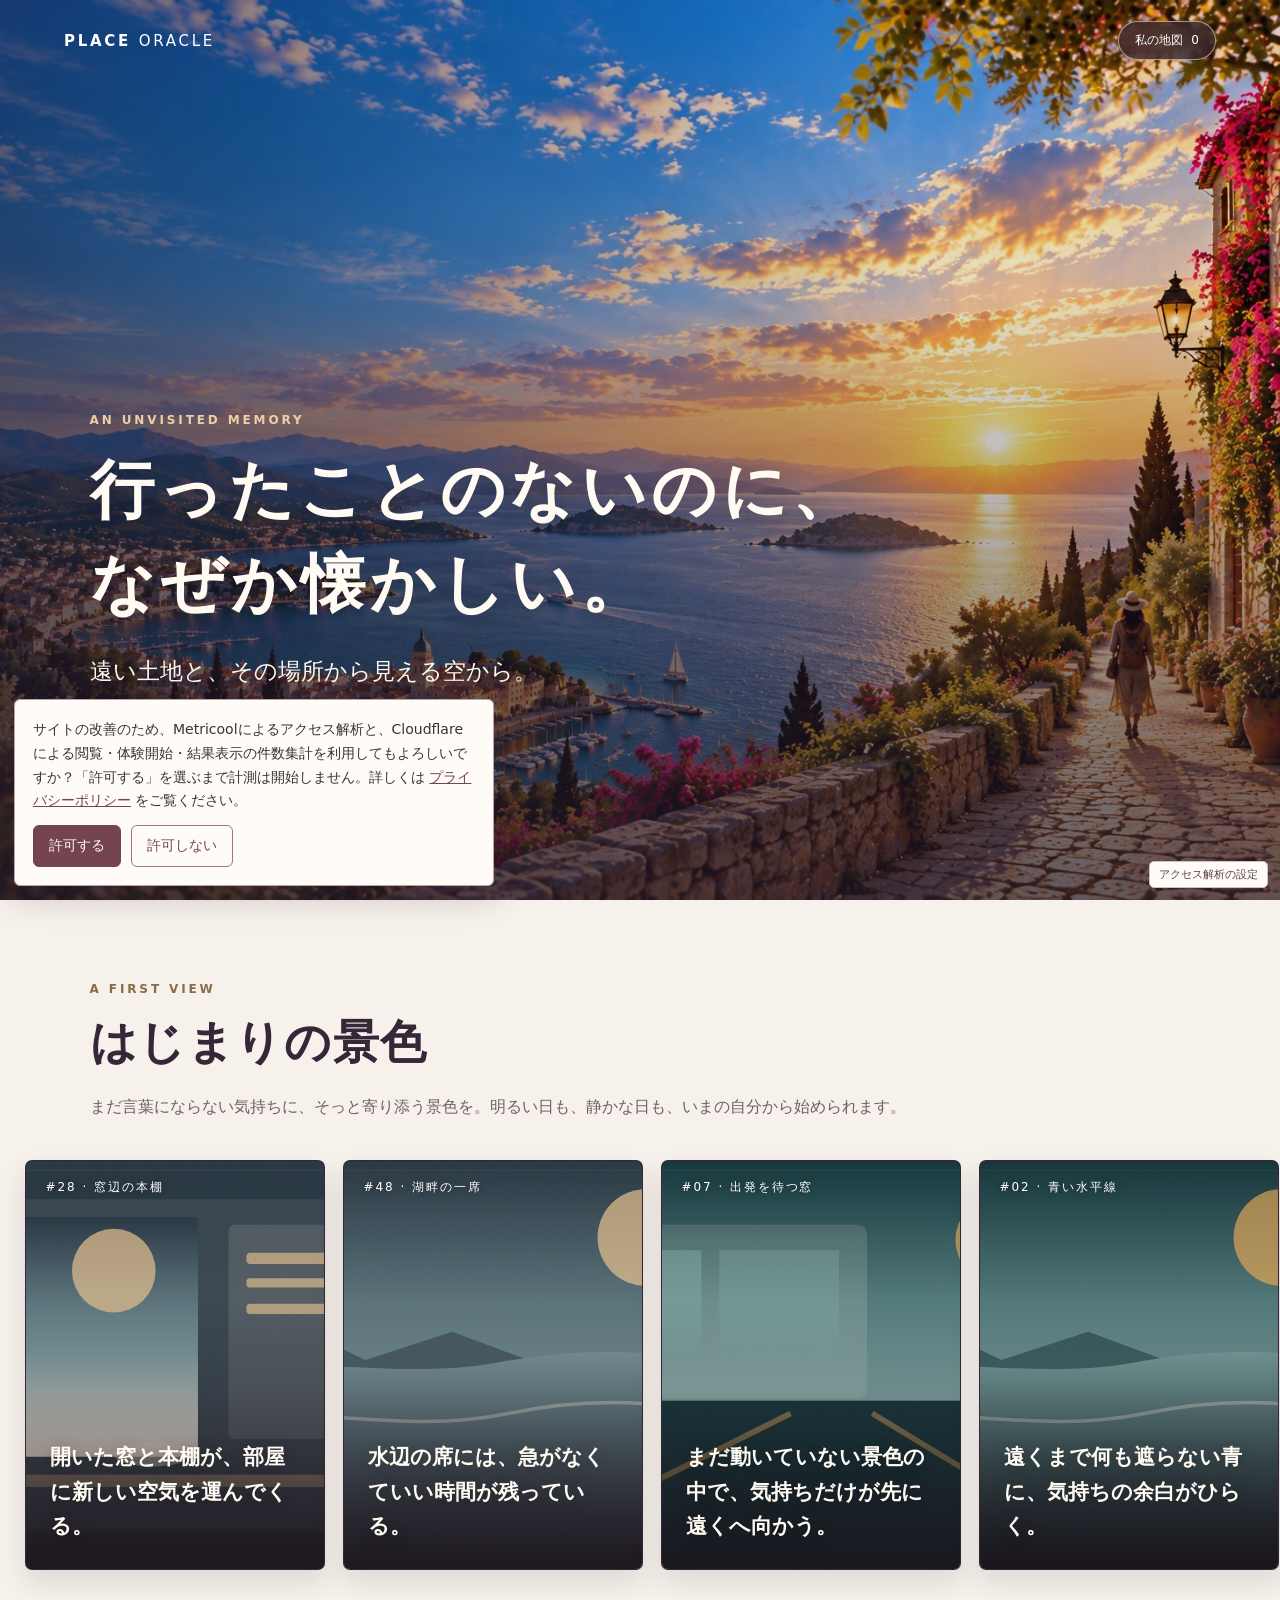
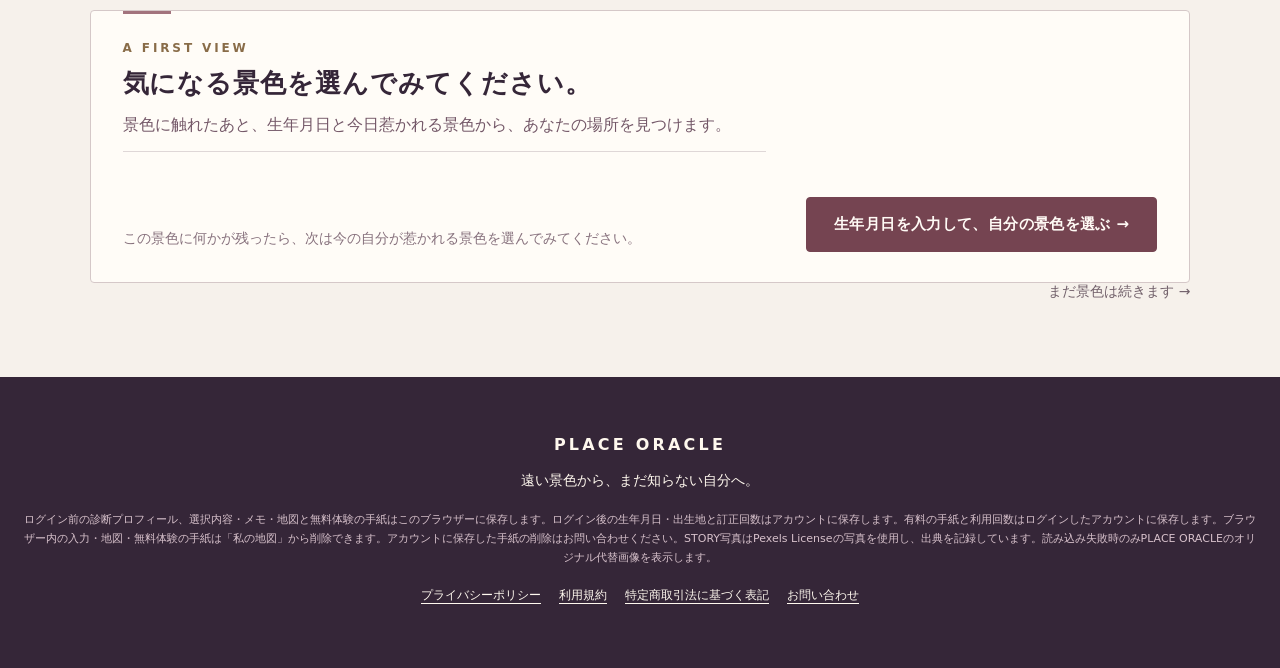
==== commit 1acabac6: "Hide empty billing portal for free test accounts and verify test state" ====
--- a/index.html
+++ b/index.html
@@ -2621,5 +2621,5 @@
 <script src="./google-auth-client.js?v=20261031-profile1"></script>
 <script src="./profile-access.js?v=20261031-profile1"></script>
 <script src="./reading-access.js?v=20261031-profile1"></script>
-<script src="./membership-widget.js?v=20261031-profile1"></script>
+<script src="./membership-widget.js?v=20261031-profile2"></script>
 </body></html>
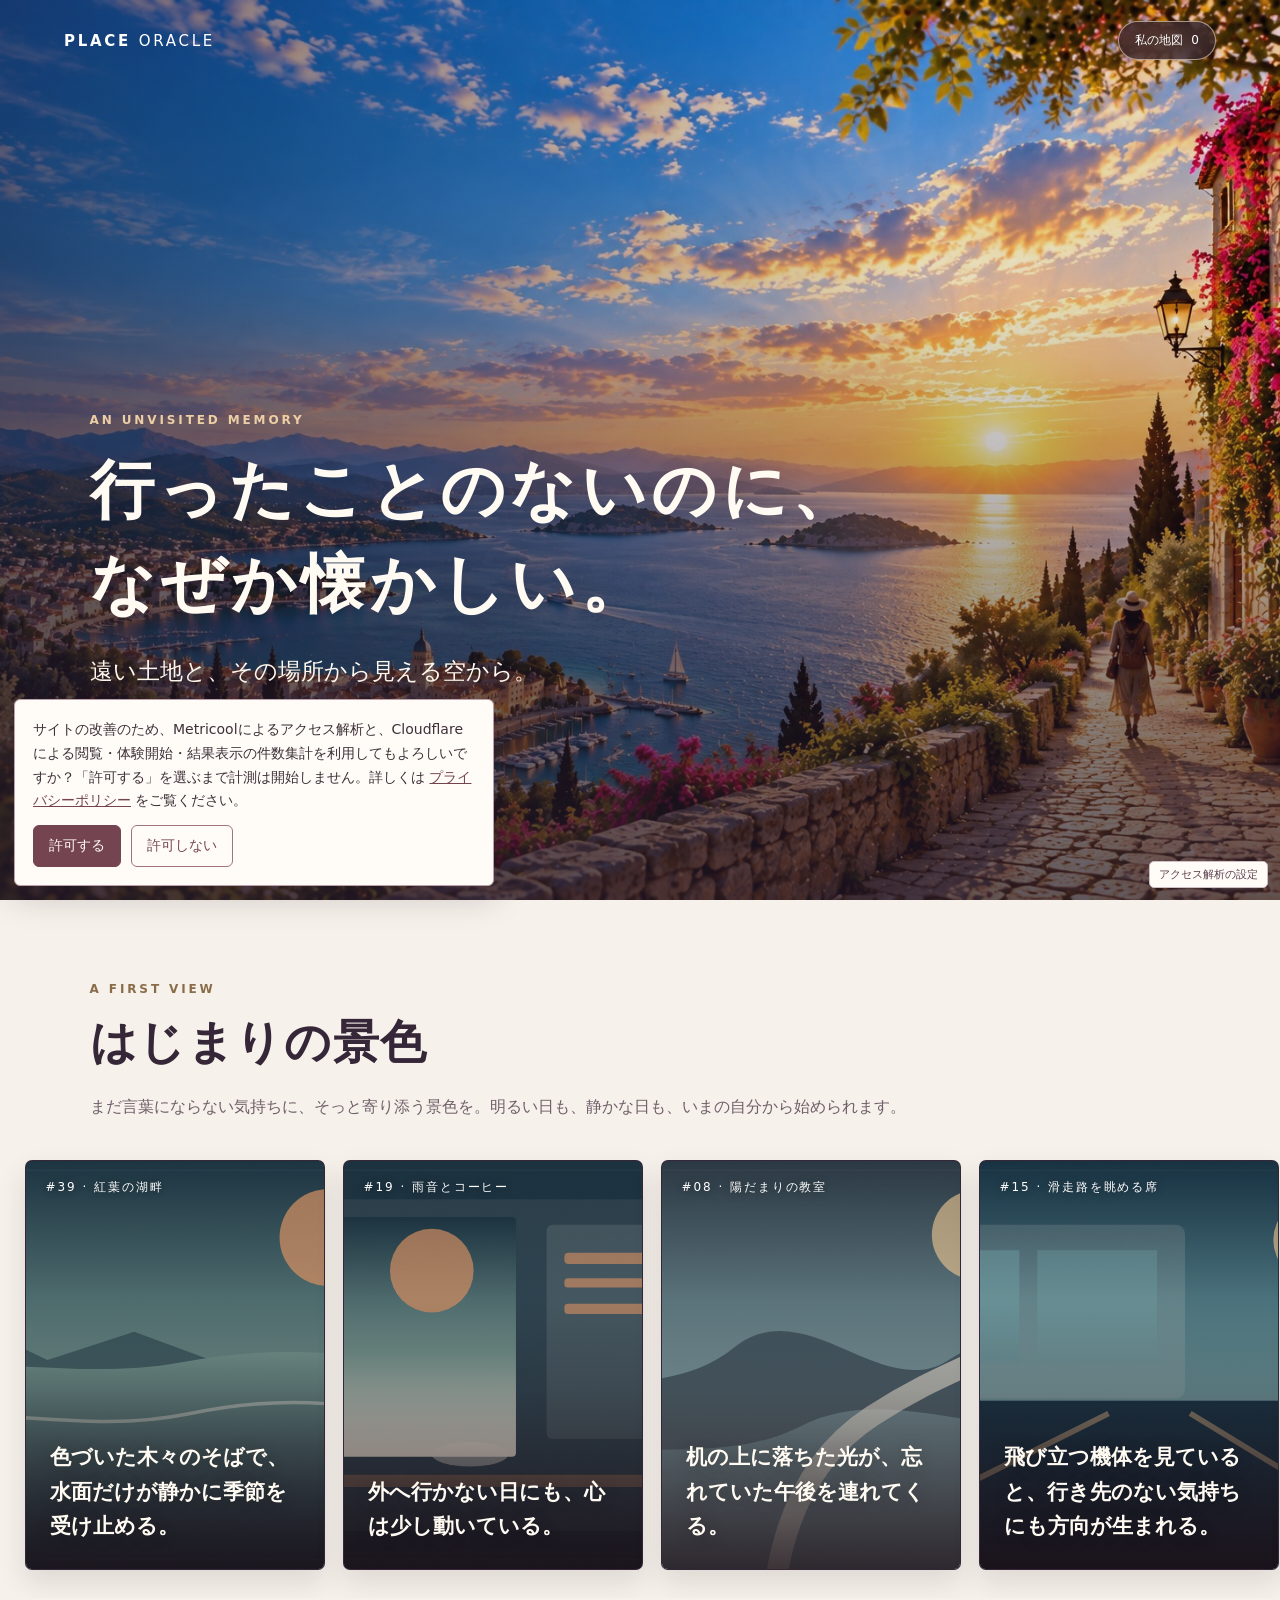
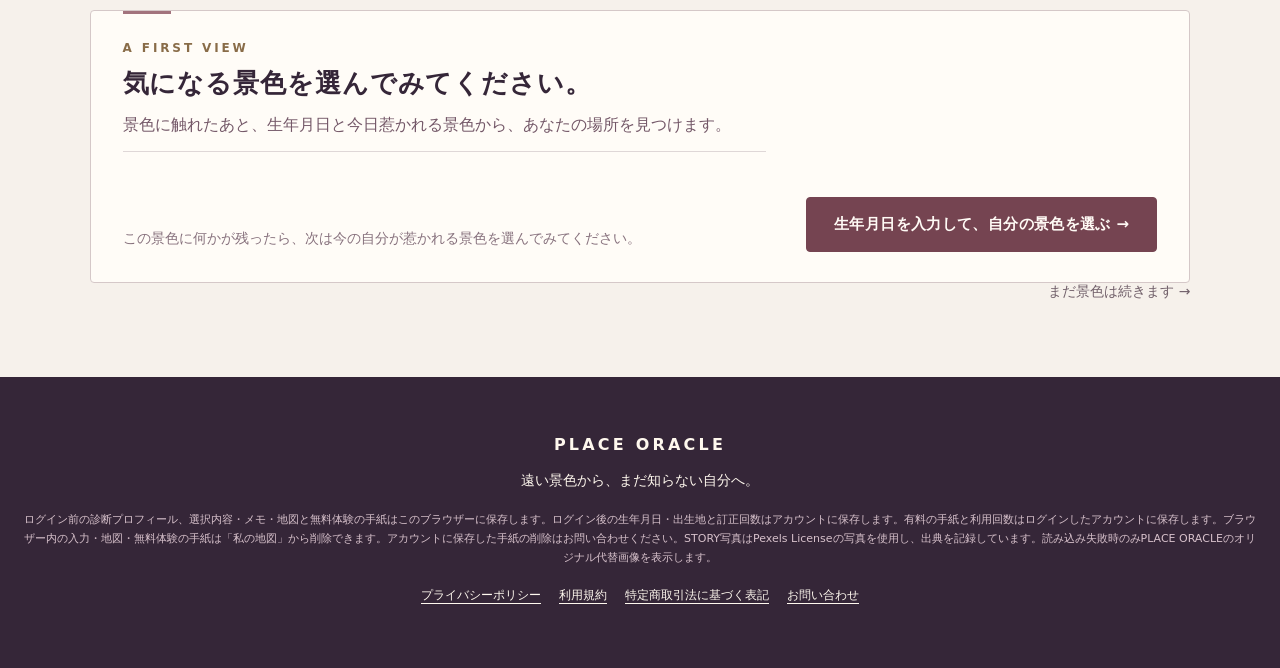
==== commit 6de5941f: "Preserve draft when returning from profile confirmation and test correction UI" ====
--- a/index.html
+++ b/index.html
@@ -2584,7 +2584,7 @@
 window.PlaceOracleProfileBridge={
  get:()=>profile,
  apply:p=>{profile={...profile,birth:p.birth,birthPlace:p.birthPlace,stars:birthStars(...p.birth.split('-').map(Number))};localSet(storeKey,profile);},
- edit:()=>{showForm('first');$('formLead').textContent='入力間違いの訂正用です。登録後の訂正は1回までです。出生地は現在地ではありません。';}
+ edit:(draft,first=false)=>{showForm('first');if(draft){const [y,m,d]=draft.birth.split('-');$('birthYear').value=y;$('birthMonth').value=Number(m);buildDays();$('birthDay').value=Number(d);setLocation('birthPrefecture','birthMunicipality',draft.birthPlace);}updateFormReadiness();$('formLead').textContent=first?'まだ登録されていません。入力内容を確認してください。出生地は現在地ではありません。':'入力間違いの訂正用です。登録後の訂正は1回までです。出生地は現在地ではありません。';}
 };
 if(document.readyState==='loading'){document.addEventListener('DOMContentLoaded',init,{once:true});}else{init();}
 })();
@@ -2619,7 +2619,7 @@
 <script src="./sky-chart-data.js"></script>
 <script src="./sky-chart.js"></script>
 <script src="./google-auth-client.js?v=20261031-profile1"></script>
-<script src="./profile-access.js?v=20261031-profile1"></script>
+<script src="./profile-access.js?v=20261031-profile2"></script>
 <script src="./reading-access.js?v=20261031-profile1"></script>
 <script src="./membership-widget.js?v=20261031-profile2"></script>
 </body></html>
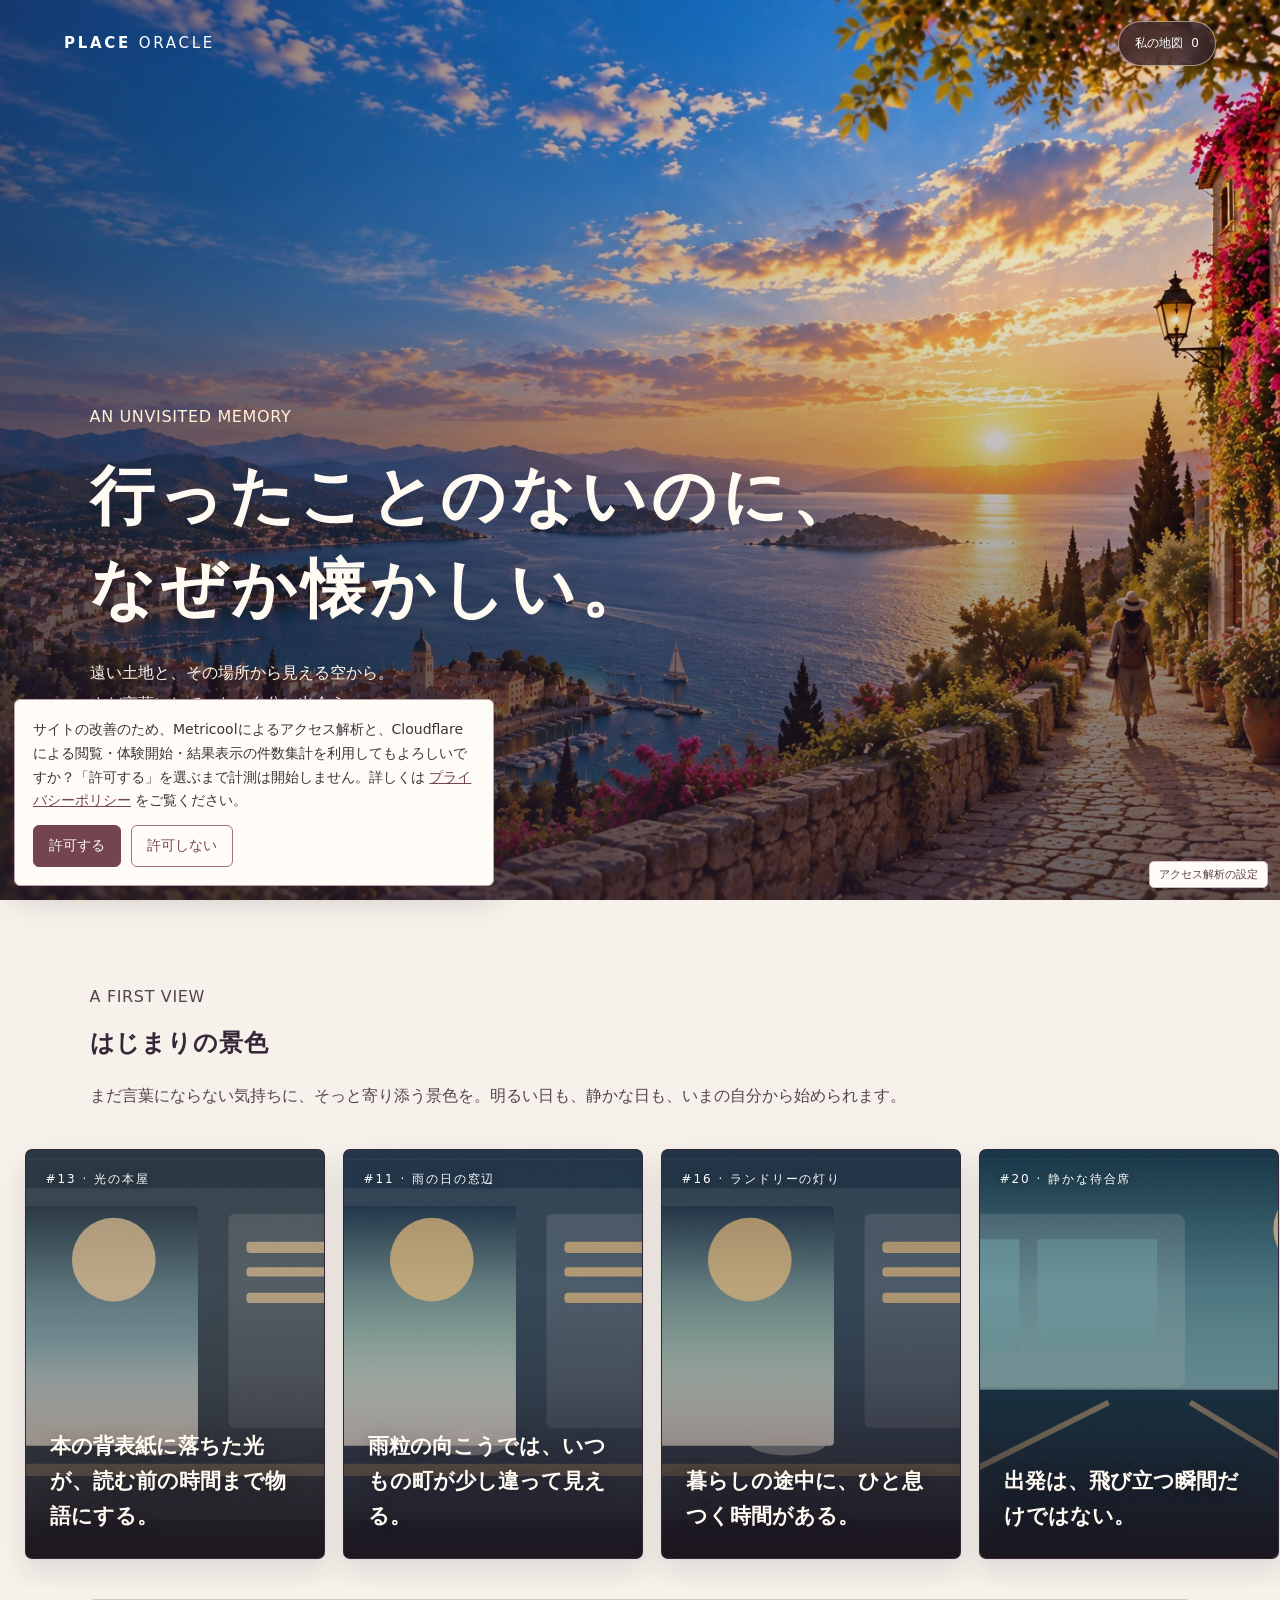
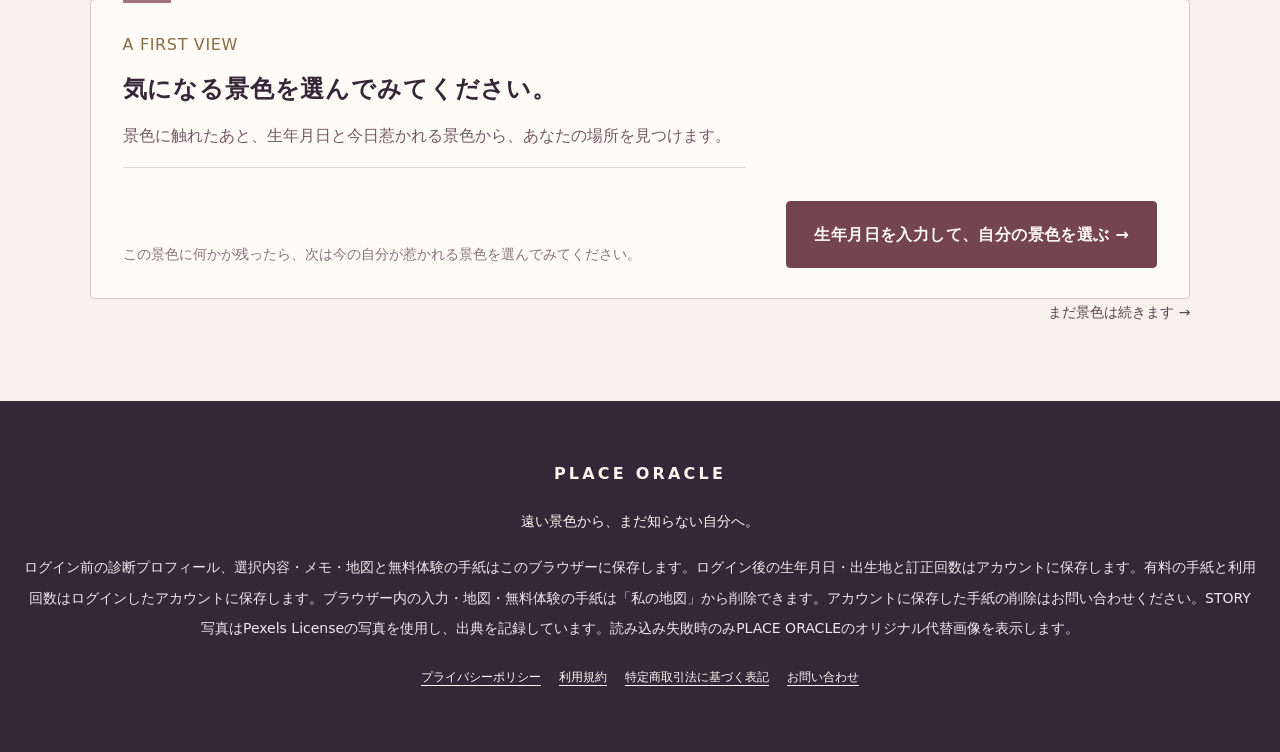
==== commit 2a3c65ff: "Unify reading typography and strengthen text contrast across the site" ====
--- a/index.html
+++ b/index.html
@@ -484,7 +484,7 @@
   .form-work{display:contents}
   .form-title-nowrap{white-space:normal}
 }
-</style><style id="po-analytics-consent-style">#poAnalyticsConsent{position:fixed;bottom:14px;left:14px;right:14px;max-width:480px;z-index:9999;background:#fffbfa;color:#4c3545;border:1px solid #ddccd3;border-radius:12px;box-shadow:0 8px 35px #311a2740;padding:18px;font:14px/1.7 system-ui,sans-serif}#poAnalyticsConsent[hidden]{display:none!important}#poAnalyticsConsent p{margin:0 0 12px}#poAnalyticsConsent .po-actions{display:flex;gap:10px;flex-wrap:wrap}#poAnalyticsConsent button{border:1px solid #80536a;border-radius:6px;padding:8px 15px;background:#80536a;color:white;cursor:pointer}#poAnalyticsConsent button.po-reject{background:transparent;color:#4c3545}#poAnalyticsSettings{position:fixed;bottom:12px;right:12px;z-index:9998;border:1px solid #ddccd3;border-radius:5px;background:#fffbfa;color:#4c3545;padding:5px 9px;font:11px system-ui,sans-serif;cursor:pointer}</style><script id="po-metricool-consent-loader">(function(){'use strict';var KEY='placeoracle_analytics_consent_v2';function load(){if(window.__poMetricoolLoaded)return;window.__poMetricoolLoaded=true;var c=document.createElement('script');c.src='https://tracker.metricool.com/resources/be.js';c.async=true;c.onload=function(){if(window.beTracker&&typeof window.beTracker.t==='function')window.beTracker.t({hash:'2d1d80ed499f2ff43d4fafaf45af76bc'});};document.head.appendChild(c);}function choice(){try{return localStorage.getItem(KEY)}catch(e){return null}}function save(v){try{localStorage.setItem(KEY,v)}catch(e){}var b=document.getElementById('poAnalyticsConsent');if(b)b.hidden=true;if(v==='accepted')load();}function show(){var b=document.getElementById('poAnalyticsConsent');if(b)b.hidden=false;}function setup(){var b=document.createElement('aside');b.id='poAnalyticsConsent';b.hidden=true;b.setAttribute('aria-label','アクセス解析の設定');b.innerHTML='<p>サイトの改善のため、Metricoolによるアクセス解析と、Cloudflareによる閲覧・体験開始・結果表示の件数集計を利用してもよろしいですか？「許可する」を選ぶまで計測は開始しません。詳しくは <a href="./privacy.html">プライバシーポリシー</a> をご覧ください。</p><div class="po-actions"><button type="button" class="po-accept">許可する</button><button type="button" class="po-reject">許可しない</button></div>';document.body.appendChild(b);b.querySelector('.po-accept').addEventListener('click',function(){save('accepted')});b.querySelector('.po-reject').addEventListener('click',function(){save('rejected')});var settings=document.createElement('button');settings.type='button';settings.id='poAnalyticsSettings';settings.textContent='アクセス解析の設定';settings.addEventListener('click',show);document.body.appendChild(settings);var v=choice();if(v==='accepted')load();else if(v!=='rejected')show();}if(document.readyState==='loading')document.addEventListener('DOMContentLoaded',setup,{once:true});else setup();})();</script><script defer src="./growth-counts.js"></script><link rel="stylesheet" href="./world-theme.css?v=20261031-editorial1"></head>
+</style><style id="po-analytics-consent-style">#poAnalyticsConsent{position:fixed;bottom:14px;left:14px;right:14px;max-width:480px;z-index:9999;background:#fffbfa;color:#4c3545;border:1px solid #ddccd3;border-radius:12px;box-shadow:0 8px 35px #311a2740;padding:18px;font:14px/1.7 system-ui,sans-serif}#poAnalyticsConsent[hidden]{display:none!important}#poAnalyticsConsent p{margin:0 0 12px}#poAnalyticsConsent .po-actions{display:flex;gap:10px;flex-wrap:wrap}#poAnalyticsConsent button{border:1px solid #80536a;border-radius:6px;padding:8px 15px;background:#80536a;color:white;cursor:pointer}#poAnalyticsConsent button.po-reject{background:transparent;color:#4c3545}#poAnalyticsSettings{position:fixed;bottom:12px;right:12px;z-index:9998;border:1px solid #ddccd3;border-radius:5px;background:#fffbfa;color:#4c3545;padding:5px 9px;font:11px system-ui,sans-serif;cursor:pointer}</style><script id="po-metricool-consent-loader">(function(){'use strict';var KEY='placeoracle_analytics_consent_v2';function load(){if(window.__poMetricoolLoaded)return;window.__poMetricoolLoaded=true;var c=document.createElement('script');c.src='https://tracker.metricool.com/resources/be.js';c.async=true;c.onload=function(){if(window.beTracker&&typeof window.beTracker.t==='function')window.beTracker.t({hash:'2d1d80ed499f2ff43d4fafaf45af76bc'});};document.head.appendChild(c);}function choice(){try{return localStorage.getItem(KEY)}catch(e){return null}}function save(v){try{localStorage.setItem(KEY,v)}catch(e){}var b=document.getElementById('poAnalyticsConsent');if(b)b.hidden=true;if(v==='accepted')load();}function show(){var b=document.getElementById('poAnalyticsConsent');if(b)b.hidden=false;}function setup(){var b=document.createElement('aside');b.id='poAnalyticsConsent';b.hidden=true;b.setAttribute('aria-label','アクセス解析の設定');b.innerHTML='<p>サイトの改善のため、Metricoolによるアクセス解析と、Cloudflareによる閲覧・体験開始・結果表示の件数集計を利用してもよろしいですか？「許可する」を選ぶまで計測は開始しません。詳しくは <a href="./privacy.html">プライバシーポリシー</a> をご覧ください。</p><div class="po-actions"><button type="button" class="po-accept">許可する</button><button type="button" class="po-reject">許可しない</button></div>';document.body.appendChild(b);b.querySelector('.po-accept').addEventListener('click',function(){save('accepted')});b.querySelector('.po-reject').addEventListener('click',function(){save('rejected')});var settings=document.createElement('button');settings.type='button';settings.id='poAnalyticsSettings';settings.textContent='アクセス解析の設定';settings.addEventListener('click',show);document.body.appendChild(settings);var v=choice();if(v==='accepted')load();else if(v!=='rejected')show();}if(document.readyState==='loading')document.addEventListener('DOMContentLoaded',setup,{once:true});else setup();})();</script><script defer src="./growth-counts.js"></script><link rel="stylesheet" href="./world-theme.css?v=20261031-type2"></head>
 <body>
 <header class="topbar"><a href="#top" class="brand">PLACE <span>ORACLE</span></a><button class="map-link" id="mapOpen" type="button">私の地図 <span id="mapCount">0</span></button></header>
 <main>
--- a/world-theme.css
+++ b/world-theme.css
@@ -123,3 +123,45 @@
 .reading .resonance .place-heart .answer-line{font-size:16px;font-weight:400;line-height:2.05}
 
 @media(max-width:650px){.reading>.resonance,.reading>.sky-section,.reading>.reading-afterword{width:calc(100% - 40px);margin-left:auto;margin-right:auto}.reading .resonance{padding:28px 20px}}
+
+/* Reading scale: two everyday sizes; small print is reserved for sources and notices. */
+:root{--type-body:16px;--type-heading:24px;--type-note:14px;--text-main:#3d3039;--text-secondary:#57434f;--text-on-night:#fff8f0}
+body{font-size:var(--type-body);line-height:1.9}
+.section-heading h2,.invitation h2,.form-inner h2,.story-inline h3,.reading-head h2,.map-dialog h2,
+.reading .resonance h3,.reading .reading-chapter-head h3,.reading #skyTitleText,.reading .lore-block h4,
+.reading .sky-story h4,.reading .discovery h3,.po-letter-access h2,
+.map-result-card h4,.map-story-card h4,.map-sky-card h4{font-size:var(--type-heading);line-height:1.65;font-weight:600}
+.hero p,.hero .hero-scroll,.story-inline-start,.primary,#read,.section-heading p,.invitation p,
+.story-inline p,.form-lead,.form-block>label,.form-block legend,.theme-options span,.scene-options span,
+.birth-row select,.location-block select,.back,.text-button,
+.reading .resonance .place-heart,.reading .resonance .place-heart strong,.reading .resonance .place-heart .answer-line,
+.reading .letter-body .letter-paragraph,.reading .reading-chapter-intro,.reading #skyFactText,
+.reading .lore-block p,.reading .sky-story p:not(.reading-section-label),.reading .discovery p,.reading #skyDiscovery,
+.reading .discovery .reflection-question,.reading #placeThreadText,.reading .map-note-field label,
+.reading .map-note-field textarea,.reading .reading-actions button,.po-letter-access,.po-letter-choices button,
+.po-profile-summary dt,.po-profile-summary dd,.map-card-poem,.map-story-card p,.map-card-details p{font-size:var(--type-body);line-height:1.95}
+.section-heading p,.story-inline p,.form-lead,.quiet-note,.basis,.location-help,.location-block small,
+.form-block legend small,.reading .reading-chapter-intro,.reading .lore-block p,
+.reading .sky-story p:not(.reading-section-label),.reading .discovery .reflection-question,.reading #placeThreadText,
+.reading .map-note-field label,.po-profile-summary dt,.po-letter-choices small,.po-letter-access .po-letter-note,
+.swipe-note,.map-card-poem,.map-story-card p,.map-card-details p{color:var(--text-secondary)}
+.reading .reading-section-label,.reading .lore-block>.eyebrow,.eyebrow{font-size:var(--type-body);font-weight:500;color:var(--text-secondary);letter-spacing:.04em;text-transform:none}
+.reading .resonance .place-heart strong{font-weight:600}
+.reading .sky-fact-block,.reading #skyFactText,.reading .sky-fact-block>.reading-section-label,
+.reading .observed-sky-heading,.reading .observed-sky-heading strong,.reading .sky-time-control label,
+.reading .sky-time-control output,.reading .sky-signs-label,.reading .sky-signs-note,
+.reading .sky-chart-meta,.reading .sky-chart-caveat{color:var(--text-on-night)}
+.reading .observed-sky-heading,.reading .observed-sky-heading strong,.reading .sky-time-control,
+.reading .sky-time-control label,.reading .sky-time-control output,.reading .sky-enlarge,
+.reading .sky-signs-label,.reading .sky-sign{font-size:var(--type-body)}
+.reading .answer-basis,.reading .sky-chart-meta,.reading .sky-chart-caveat,.reading .sky-signs-note,
+.quiet-note,.basis,.location-help,.location-block small,.form-block legend small,.po-letter-choices small,
+.po-letter-access .po-letter-note,footer small,.map-entry-visual figcaption{font-size:var(--type-note);line-height:1.85}
+.hero .eyebrow{color:#fff1d9}.form-journey .eyebrow{color:#fff8ee}
+.reading .reading-chapter-head h3,.reading .resonance h3,.reading .lore-block h4,.reading .sky-story h4,.reading .discovery h3{color:var(--text-main)}
+.reading .sky-fact-block #skyTitleText{color:var(--text-on-night)}
+.reading .reading-actions button,.primary,#read,.story-inline-start{min-height:48px}
+.theme-options span{padding:10px 16px}.scene-options span{padding:10px 3px;line-height:1.5}
+.reading .sky-signs,.reading .sky-time-control{flex-wrap:wrap}
+footer small{color:#f2e6ec}
+@media(max-width:650px){.scene-options{grid-template-columns:repeat(3,minmax(0,1fr))}.hero p{font-size:16px}.hero .hero-scroll{font-size:16px}.reading .sky-story h4,.reading .discovery h3{font-size:24px}.reading #skyDiscovery{font-size:16px}}
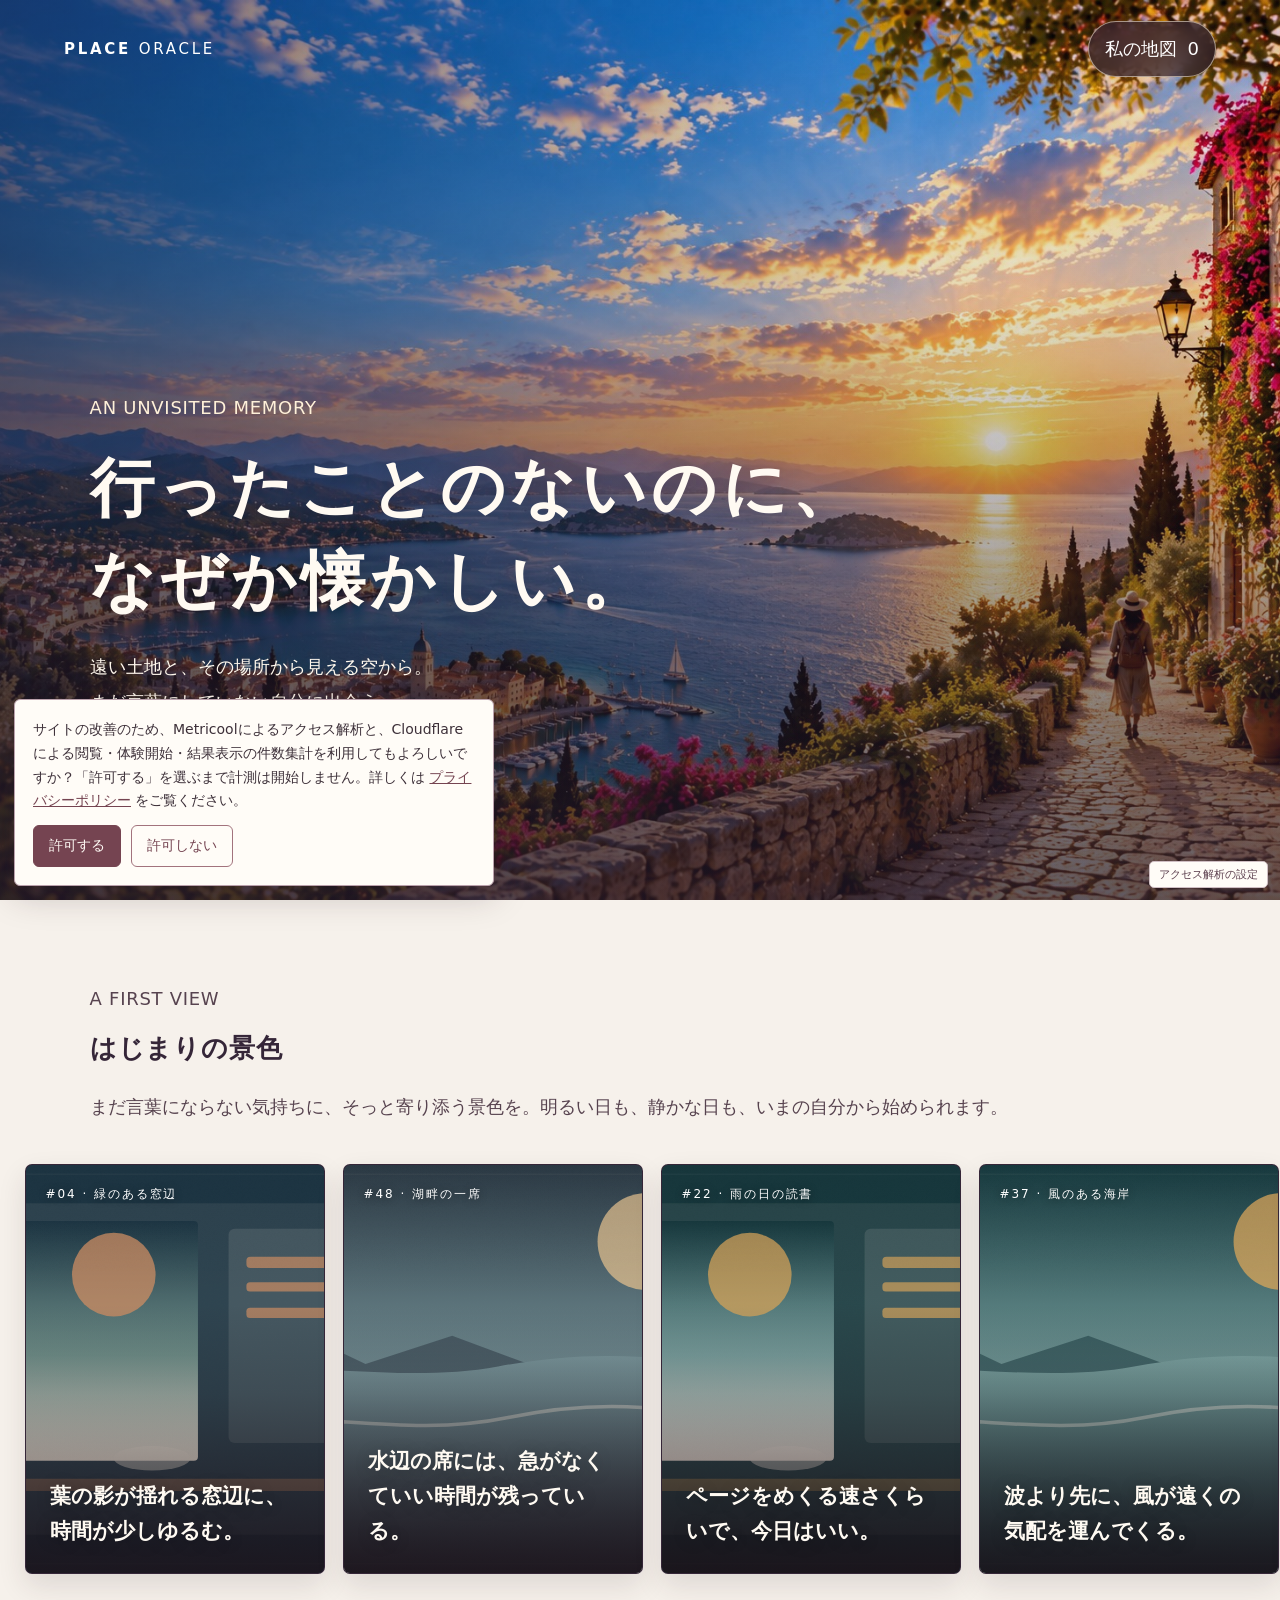
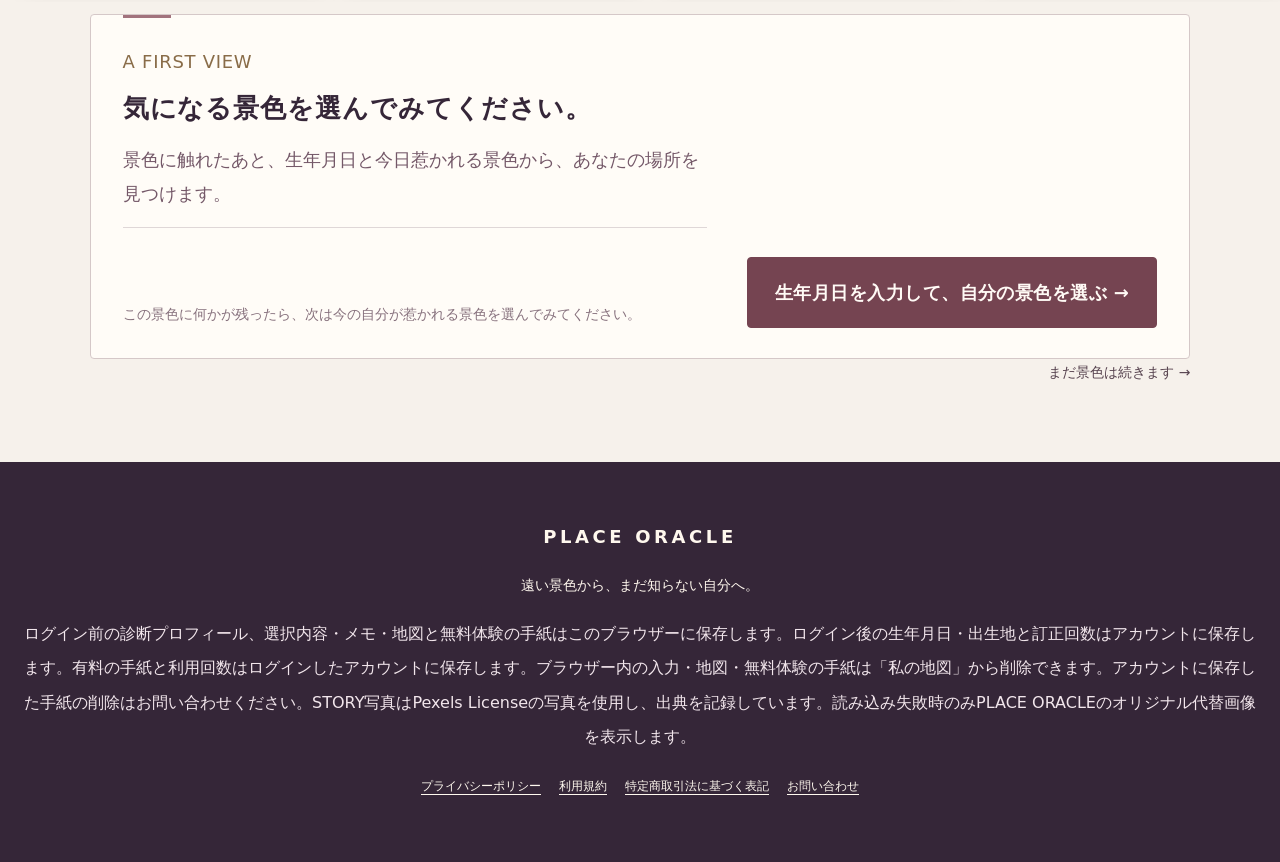
==== commit 4eb59692: "Increase site typography to 18px body, 26px headings and 16px notes" ====
--- a/index.html
+++ b/index.html
@@ -484,7 +484,7 @@
   .form-work{display:contents}
   .form-title-nowrap{white-space:normal}
 }
-</style><style id="po-analytics-consent-style">#poAnalyticsConsent{position:fixed;bottom:14px;left:14px;right:14px;max-width:480px;z-index:9999;background:#fffbfa;color:#4c3545;border:1px solid #ddccd3;border-radius:12px;box-shadow:0 8px 35px #311a2740;padding:18px;font:14px/1.7 system-ui,sans-serif}#poAnalyticsConsent[hidden]{display:none!important}#poAnalyticsConsent p{margin:0 0 12px}#poAnalyticsConsent .po-actions{display:flex;gap:10px;flex-wrap:wrap}#poAnalyticsConsent button{border:1px solid #80536a;border-radius:6px;padding:8px 15px;background:#80536a;color:white;cursor:pointer}#poAnalyticsConsent button.po-reject{background:transparent;color:#4c3545}#poAnalyticsSettings{position:fixed;bottom:12px;right:12px;z-index:9998;border:1px solid #ddccd3;border-radius:5px;background:#fffbfa;color:#4c3545;padding:5px 9px;font:11px system-ui,sans-serif;cursor:pointer}</style><script id="po-metricool-consent-loader">(function(){'use strict';var KEY='placeoracle_analytics_consent_v2';function load(){if(window.__poMetricoolLoaded)return;window.__poMetricoolLoaded=true;var c=document.createElement('script');c.src='https://tracker.metricool.com/resources/be.js';c.async=true;c.onload=function(){if(window.beTracker&&typeof window.beTracker.t==='function')window.beTracker.t({hash:'2d1d80ed499f2ff43d4fafaf45af76bc'});};document.head.appendChild(c);}function choice(){try{return localStorage.getItem(KEY)}catch(e){return null}}function save(v){try{localStorage.setItem(KEY,v)}catch(e){}var b=document.getElementById('poAnalyticsConsent');if(b)b.hidden=true;if(v==='accepted')load();}function show(){var b=document.getElementById('poAnalyticsConsent');if(b)b.hidden=false;}function setup(){var b=document.createElement('aside');b.id='poAnalyticsConsent';b.hidden=true;b.setAttribute('aria-label','アクセス解析の設定');b.innerHTML='<p>サイトの改善のため、Metricoolによるアクセス解析と、Cloudflareによる閲覧・体験開始・結果表示の件数集計を利用してもよろしいですか？「許可する」を選ぶまで計測は開始しません。詳しくは <a href="./privacy.html">プライバシーポリシー</a> をご覧ください。</p><div class="po-actions"><button type="button" class="po-accept">許可する</button><button type="button" class="po-reject">許可しない</button></div>';document.body.appendChild(b);b.querySelector('.po-accept').addEventListener('click',function(){save('accepted')});b.querySelector('.po-reject').addEventListener('click',function(){save('rejected')});var settings=document.createElement('button');settings.type='button';settings.id='poAnalyticsSettings';settings.textContent='アクセス解析の設定';settings.addEventListener('click',show);document.body.appendChild(settings);var v=choice();if(v==='accepted')load();else if(v!=='rejected')show();}if(document.readyState==='loading')document.addEventListener('DOMContentLoaded',setup,{once:true});else setup();})();</script><script defer src="./growth-counts.js"></script><link rel="stylesheet" href="./world-theme.css?v=20261031-type2"></head>
+</style><style id="po-analytics-consent-style">#poAnalyticsConsent{position:fixed;bottom:14px;left:14px;right:14px;max-width:480px;z-index:9999;background:#fffbfa;color:#4c3545;border:1px solid #ddccd3;border-radius:12px;box-shadow:0 8px 35px #311a2740;padding:18px;font:14px/1.7 system-ui,sans-serif}#poAnalyticsConsent[hidden]{display:none!important}#poAnalyticsConsent p{margin:0 0 12px}#poAnalyticsConsent .po-actions{display:flex;gap:10px;flex-wrap:wrap}#poAnalyticsConsent button{border:1px solid #80536a;border-radius:6px;padding:8px 15px;background:#80536a;color:white;cursor:pointer}#poAnalyticsConsent button.po-reject{background:transparent;color:#4c3545}#poAnalyticsSettings{position:fixed;bottom:12px;right:12px;z-index:9998;border:1px solid #ddccd3;border-radius:5px;background:#fffbfa;color:#4c3545;padding:5px 9px;font:11px system-ui,sans-serif;cursor:pointer}</style><script id="po-metricool-consent-loader">(function(){'use strict';var KEY='placeoracle_analytics_consent_v2';function load(){if(window.__poMetricoolLoaded)return;window.__poMetricoolLoaded=true;var c=document.createElement('script');c.src='https://tracker.metricool.com/resources/be.js';c.async=true;c.onload=function(){if(window.beTracker&&typeof window.beTracker.t==='function')window.beTracker.t({hash:'2d1d80ed499f2ff43d4fafaf45af76bc'});};document.head.appendChild(c);}function choice(){try{return localStorage.getItem(KEY)}catch(e){return null}}function save(v){try{localStorage.setItem(KEY,v)}catch(e){}var b=document.getElementById('poAnalyticsConsent');if(b)b.hidden=true;if(v==='accepted')load();}function show(){var b=document.getElementById('poAnalyticsConsent');if(b)b.hidden=false;}function setup(){var b=document.createElement('aside');b.id='poAnalyticsConsent';b.hidden=true;b.setAttribute('aria-label','アクセス解析の設定');b.innerHTML='<p>サイトの改善のため、Metricoolによるアクセス解析と、Cloudflareによる閲覧・体験開始・結果表示の件数集計を利用してもよろしいですか？「許可する」を選ぶまで計測は開始しません。詳しくは <a href="./privacy.html">プライバシーポリシー</a> をご覧ください。</p><div class="po-actions"><button type="button" class="po-accept">許可する</button><button type="button" class="po-reject">許可しない</button></div>';document.body.appendChild(b);b.querySelector('.po-accept').addEventListener('click',function(){save('accepted')});b.querySelector('.po-reject').addEventListener('click',function(){save('rejected')});var settings=document.createElement('button');settings.type='button';settings.id='poAnalyticsSettings';settings.textContent='アクセス解析の設定';settings.addEventListener('click',show);document.body.appendChild(settings);var v=choice();if(v==='accepted')load();else if(v!=='rejected')show();}if(document.readyState==='loading')document.addEventListener('DOMContentLoaded',setup,{once:true});else setup();})();</script><script defer src="./growth-counts.js"></script><link rel="stylesheet" href="./world-theme.css?v=20261031-type3"></head>
 <body>
 <header class="topbar"><a href="#top" class="brand">PLACE <span>ORACLE</span></a><button class="map-link" id="mapOpen" type="button">私の地図 <span id="mapCount">0</span></button></header>
 <main>
--- a/world-theme.css
+++ b/world-theme.css
@@ -125,7 +125,7 @@
 @media(max-width:650px){.reading>.resonance,.reading>.sky-section,.reading>.reading-afterword{width:calc(100% - 40px);margin-left:auto;margin-right:auto}.reading .resonance{padding:28px 20px}}
 
 /* Reading scale: two everyday sizes; small print is reserved for sources and notices. */
-:root{--type-body:16px;--type-heading:24px;--type-note:14px;--text-main:#3d3039;--text-secondary:#57434f;--text-on-night:#fff8f0}
+:root{--type-body:18px;--type-heading:26px;--type-note:16px;--text-main:#3d3039;--text-secondary:#57434f;--text-on-night:#fff8f0}
 body{font-size:var(--type-body);line-height:1.9}
 .section-heading h2,.invitation h2,.form-inner h2,.story-inline h3,.reading-head h2,.map-dialog h2,
 .reading .resonance h3,.reading .reading-chapter-head h3,.reading #skyTitleText,.reading .lore-block h4,
@@ -164,4 +164,11 @@
 .theme-options span{padding:10px 16px}.scene-options span{padding:10px 3px;line-height:1.5}
 .reading .sky-signs,.reading .sky-time-control{flex-wrap:wrap}
 footer small{color:#f2e6ec}
-@media(max-width:650px){.scene-options{grid-template-columns:repeat(3,minmax(0,1fr))}.hero p{font-size:16px}.hero .hero-scroll{font-size:16px}.reading .sky-story h4,.reading .discovery h3{font-size:24px}.reading #skyDiscovery{font-size:16px}}
+@media(max-width:650px){.scene-options{grid-template-columns:repeat(3,minmax(0,1fr))}.hero p{font-size:var(--type-body)}.hero .hero-scroll{font-size:var(--type-body)}.reading .sky-story h4,.reading .discovery h3{font-size:var(--type-heading)}.reading #skyDiscovery{font-size:var(--type-body)}}
+
+/* Compact two-line form title fits the desktop input column. */
+.form-inner #formTitle{line-height:1.35}
+
+/* Larger everyday text, including navigation and form controls. */
+.map-link,.back,.text-button,.theme-options span,.scene-options span,.birth-row select,.location-block select{font-size:var(--type-body)}
+@media(max-width:650px){.scene-options{grid-template-columns:repeat(2,minmax(0,1fr))}}
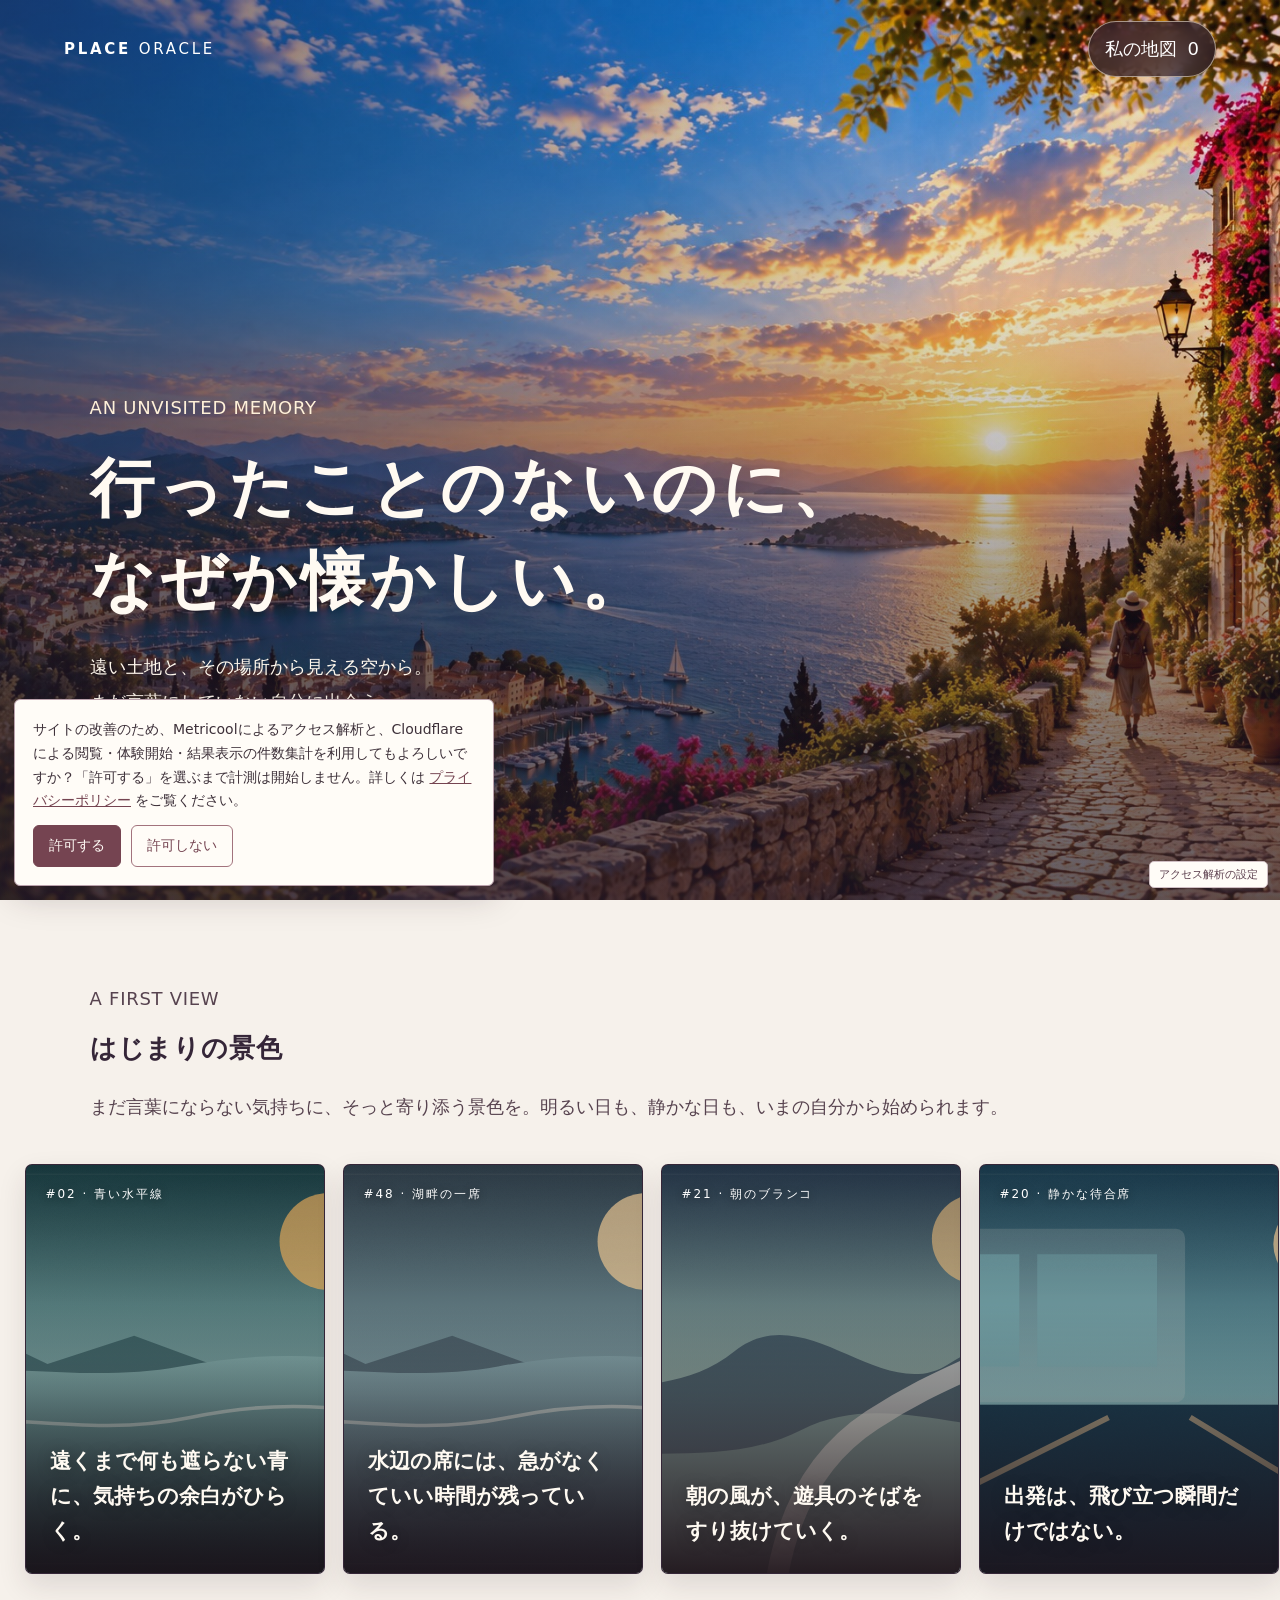
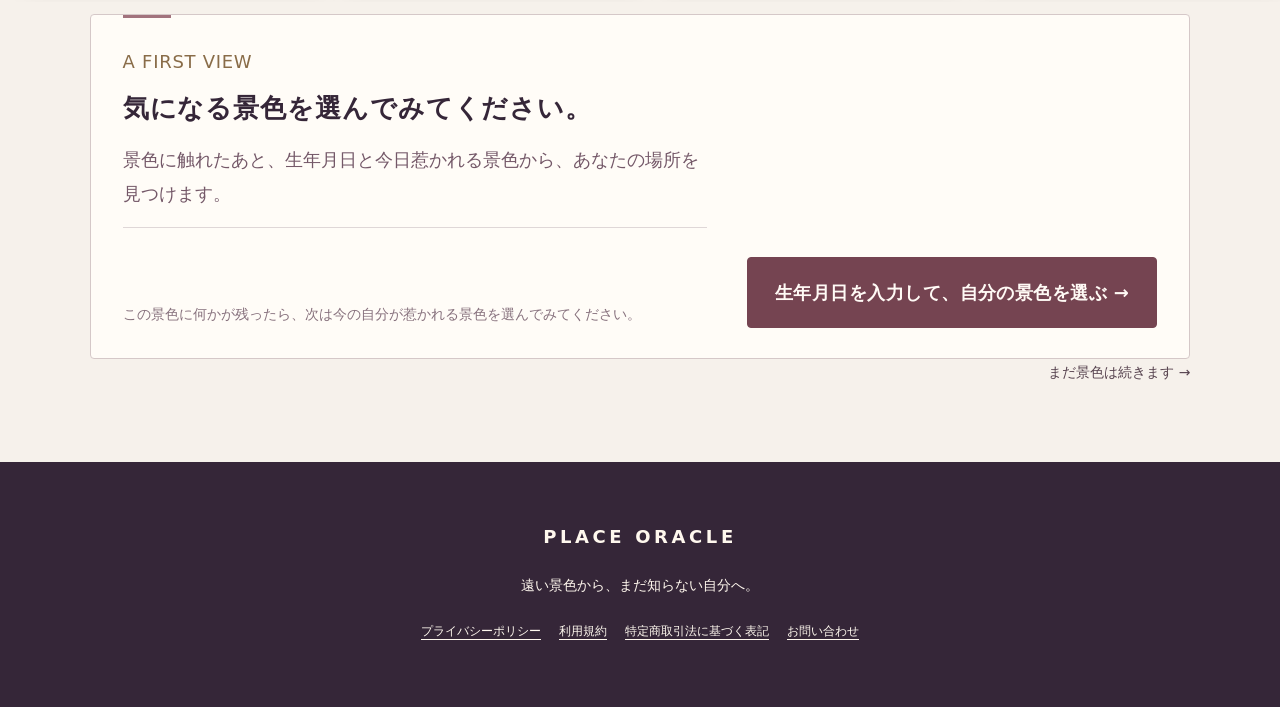
==== commit 606efdd7: "Keep the footer quiet and move storage and photo details to policy pages" ====
--- a/index.html
+++ b/index.html
@@ -605,7 +605,7 @@
   </div>
   <p class="membership-note">月額・年額会員は新しい手紙を1日5通まで（日本時間午前0時更新）。読み返しは追加料金・回数消費なし。地図とメモはこのブラウザーに保存します。</p>
 </section>
-</main><footer><div>PLACE ORACLE</div><p>遠い景色から、まだ知らない自分へ。</p><small>ログイン前の診断プロフィール、選択内容・メモ・地図と無料体験の手紙はこのブラウザーに保存します。ログイン後の生年月日・出生地と訂正回数はアカウントに保存します。有料の手紙と利用回数はログインしたアカウントに保存します。ブラウザー内の入力・地図・無料体験の手紙は「私の地図」から削除できます。アカウントに保存した手紙の削除はお問い合わせください。STORY写真はPexels Licenseの写真を使用し、出典を記録しています。読み込み失敗時のみPLACE ORACLEのオリジナル代替画像を表示します。</small><p class="footer-links"><a href="privacy.html">プライバシーポリシー</a><a href="terms.html">利用規約</a><a href="tokusho.html">特定商取引法に基づく表記</a><a href="support.html">お問い合わせ</a></p></footer>
+</main><footer><div>PLACE ORACLE</div><p>遠い景色から、まだ知らない自分へ。</p><p class="footer-links"><a href="privacy.html">プライバシーポリシー</a><a href="terms.html">利用規約</a><a href="tokusho.html">特定商取引法に基づく表記</a><a href="support.html">お問い合わせ</a></p></footer>
 
 <dialog id="mapDialog" class="map-dialog"><div class="map-dialog-inner"><button class="dialog-close" id="mapClose" type="button" aria-label="閉じる">×</button><span class="eyebrow">MY MAP</span><h2>私の地図</h2><p>これまでに残した景色。</p><p id="mapReflection" class="map-reflection"></p><div class="map-view-toggle" role="tablist" aria-label="私の地図の表示"><button id="mapViewMap" type="button" class="active" aria-selected="true">MAP</button><button id="mapViewCards" type="button" aria-selected="false">カード</button></div><div id="myMapMap" class="my-map-view active"><div id="myMapLeaflet" class="my-map-map"></div></div><div id="mapEntries" class="map-cards my-map-view"></div><section class="map-next" aria-labelledby="mapNextTitle"><h3 id="mapNextTitle">次の景色を探す</h3><p>残したカードを見返したあとも、ここから新しい一枚へ進めます。</p><div class="map-next-actions"><button class="primary" id="mapFindToday" type="button">今日の場所を探す　→</button><button class="map-next-secondary" id="mapFindNew" type="button">新たな場所を探す</button></div><p class="map-next-note">今日の場所は登録済みの情報から探します。新たな場所では、景色やプロフィールを選び直せます。</p></section><button class="text-button" id="mapClear" type="button">この端末の入力情報と地図をすべて消す</button></div></dialog>
 <dialog id="skyZoomDialog" class="sky-zoom-dialog">
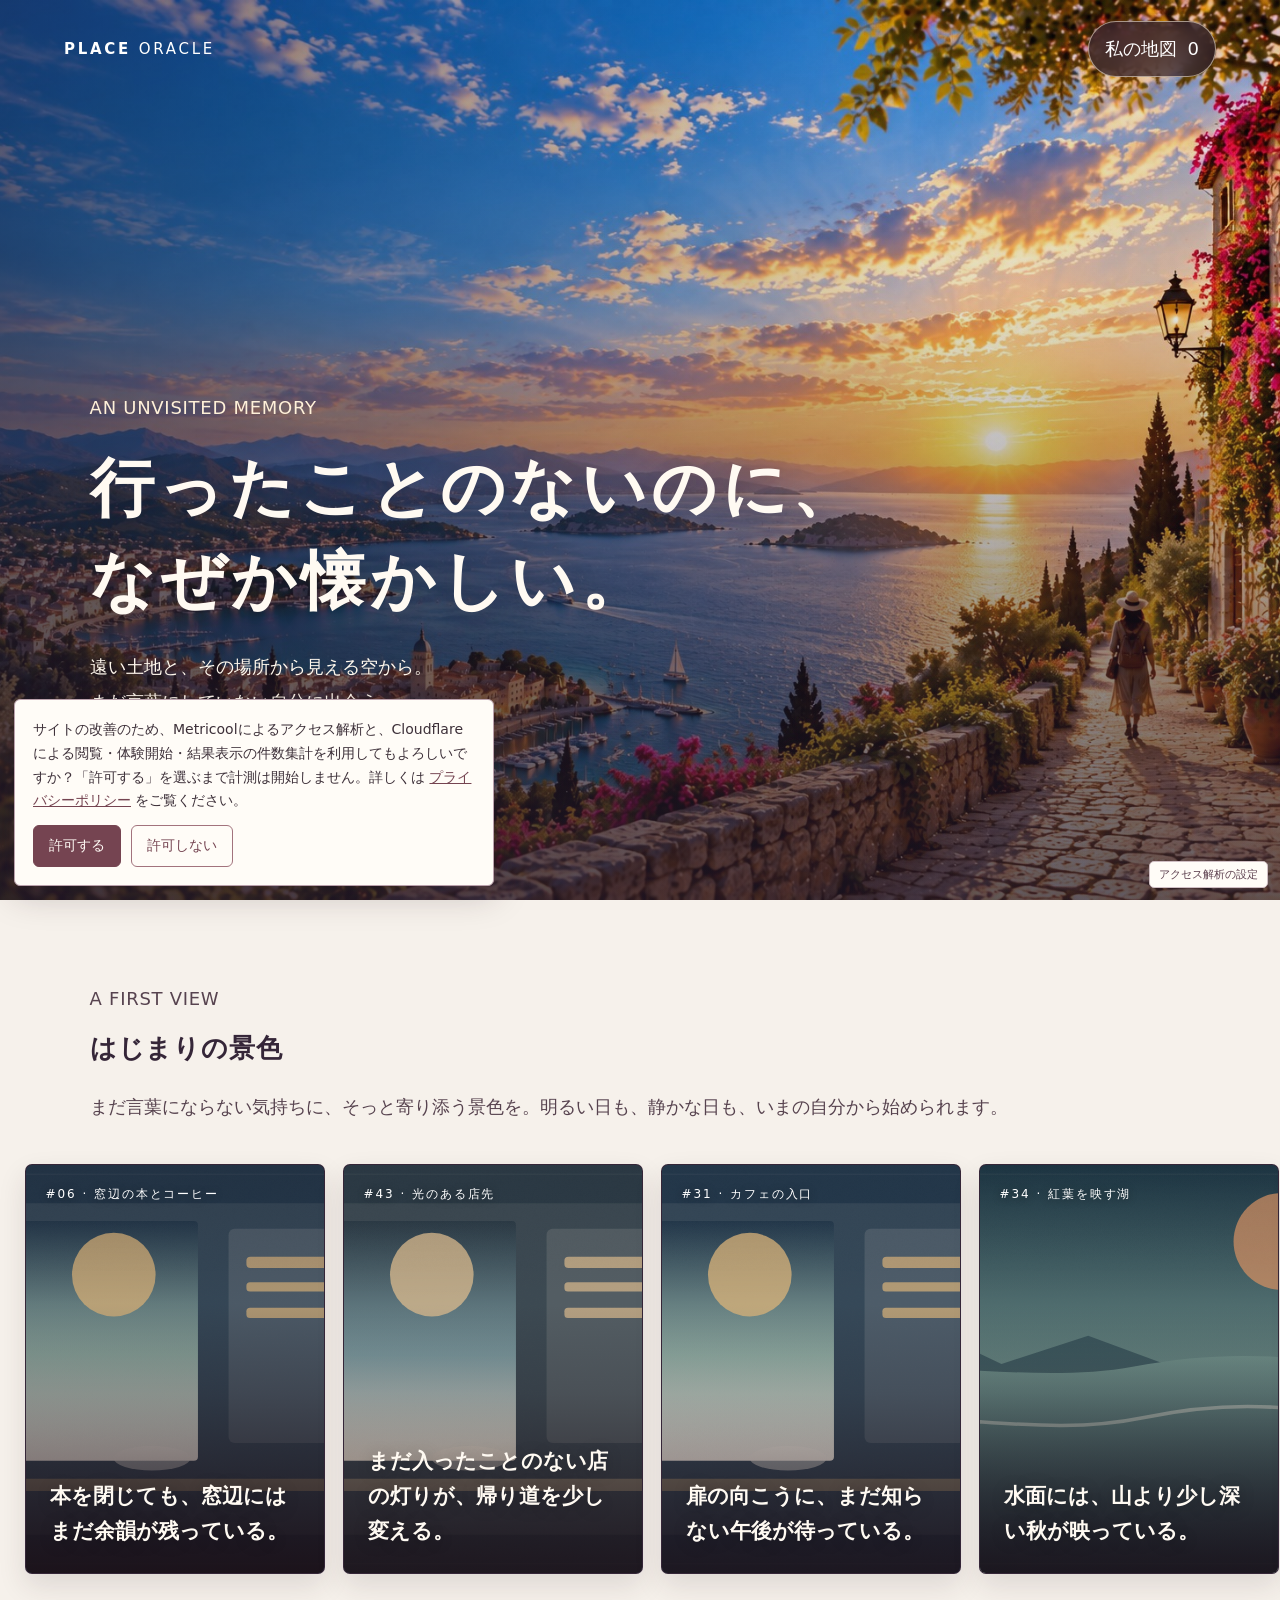
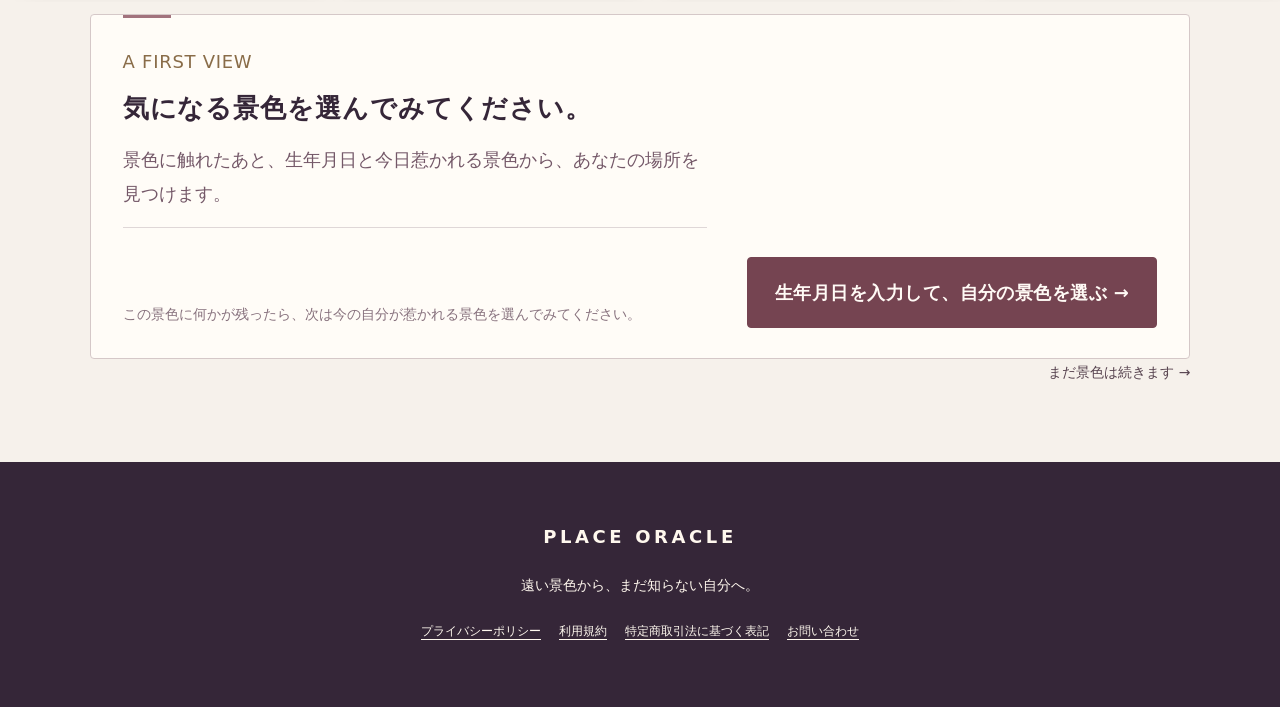
==== commit ff6e4b47: "Make pricing discoverable beside the main homepage action" ====
--- a/index.html
+++ b/index.html
@@ -488,7 +488,7 @@
 <body>
 <header class="topbar"><a href="#top" class="brand">PLACE <span>ORACLE</span></a><button class="map-link" id="mapOpen" type="button">私の地図 <span id="mapCount">0</span></button></header>
 <main>
-<section class="hero" id="top"><div class="hero-photo"></div><div class="hero-content"><span class="eyebrow">AN UNVISITED MEMORY</span><h1>行ったことのないのに、<br>なぜか懐かしい。</h1><p>遠い土地と、その場所から見える空から。<br>まだ言葉にしていない自分に出会う。</p><button class="hero-scroll" id="heroStart" type="button">今日の景色を選ぶ <span>→</span></button></div></section>
+<section class="hero" id="top"><div class="hero-photo"></div><div class="hero-content"><span class="eyebrow">AN UNVISITED MEMORY</span><h1>行ったことのないのに、<br>なぜか懐かしい。</h1><p>遠い土地と、その場所から見える空から。<br>まだ言葉にしていない自分に出会う。</p><div class="hero-actions"><button class="hero-scroll" id="heroStart" type="button">今日の景色を選ぶ <span>→</span></button><a class="hero-pricing" href="./legal.html#pricing">料金を見る</a></div></div></section>
 <section class="someone" id="someone"><div class="section-heading"><span class="eyebrow">A FIRST VIEW</span><h2>はじまりの景色</h2><p>まだ言葉にならない気持ちに、そっと寄り添う景色を。明るい日も、静かな日も、いまの自分から始められます。</p></div><div class="story-rail" aria-label="はじまりの景色。横にスクロールできます">
 <button class="story-card" data-story="0" type="button"><img src="https://images.pexels.com/photos/5746248/pexels-photo-5746248.jpeg?auto=compress&cs=tinysrgb&w=1200" onerror="this.onerror=null;this.src='fallback_01.svg'" alt="日差しの路地にあるカフェ"><span>PLACE ORACLE</span><strong>景色を読み込んでいます。</strong></button>
 <button class="story-card" data-story="1" type="button"><img src="https://images.pexels.com/photos/34329890/pexels-photo-34329890.jpeg?auto=compress&cs=tinysrgb&w=1200" onerror="this.onerror=null;this.src='fallback_02.svg'" alt="青い海と水平線"><span>PLACE ORACLE</span><strong>景色を読み込んでいます。</strong></button>
--- a/world-theme.css
+++ b/world-theme.css
@@ -172,3 +172,34 @@
 /* Larger everyday text, including navigation and form controls. */
 .map-link,.back,.text-button,.theme-options span,.scene-options span,.birth-row select,.location-block select{font-size:var(--type-body)}
 @media(max-width:650px){.scene-options{grid-template-columns:repeat(2,minmax(0,1fr))}}
+
+.hero-actions {
+  display: flex;
+  flex-wrap: wrap;
+  align-items: center;
+  gap: 0 18px;
+  margin-top: 18px;
+}
+
+.hero .hero-actions .hero-scroll {
+  margin-top: 0;
+}
+
+.hero-pricing {
+  display: inline-flex;
+  align-items: center;
+  min-height: 44px;
+  color: #fff9ed;
+  font-size: .875rem;
+  text-underline-offset: .25em;
+  text-shadow: 0 1px 4px #493044;
+}
+
+.hero-pricing:hover {
+  text-decoration-thickness: 2px;
+}
+
+.hero-pricing:focus-visible {
+  outline: 2px solid #fff9ed;
+  outline-offset: 3px;
+}
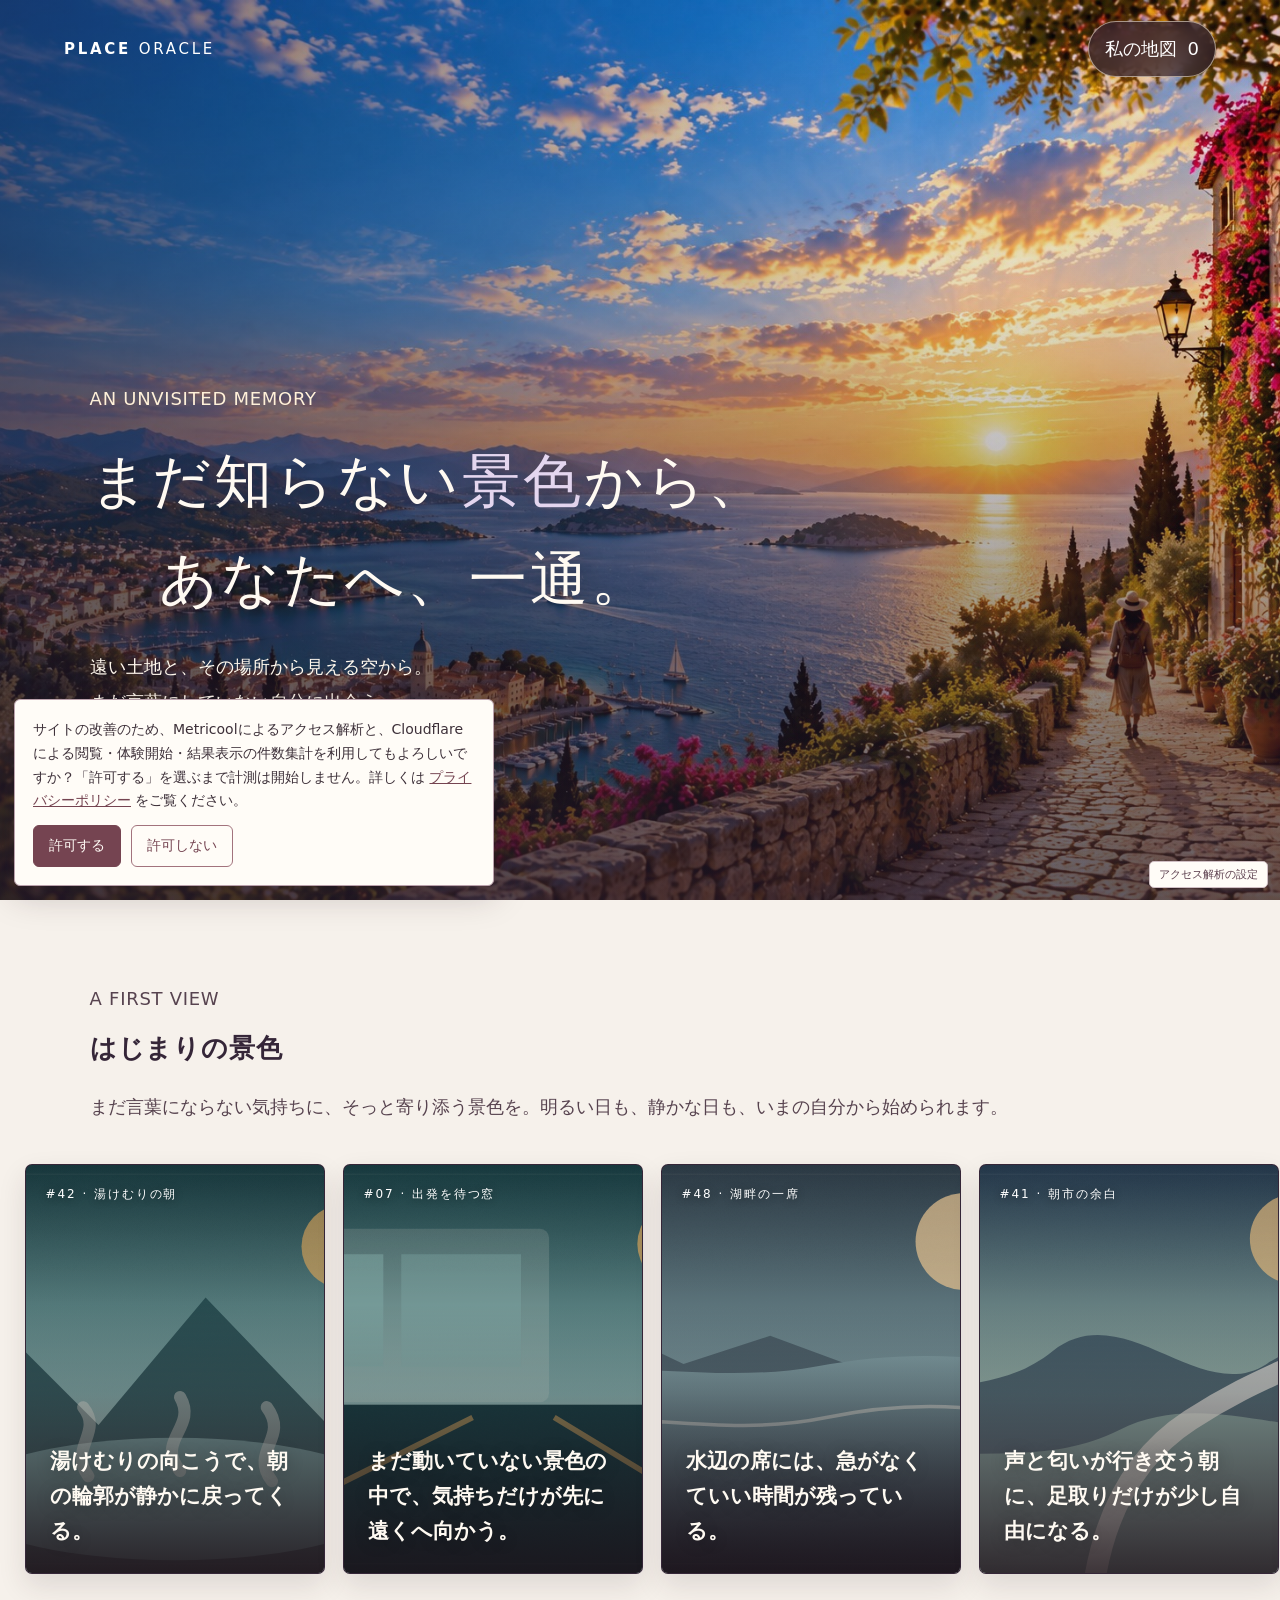
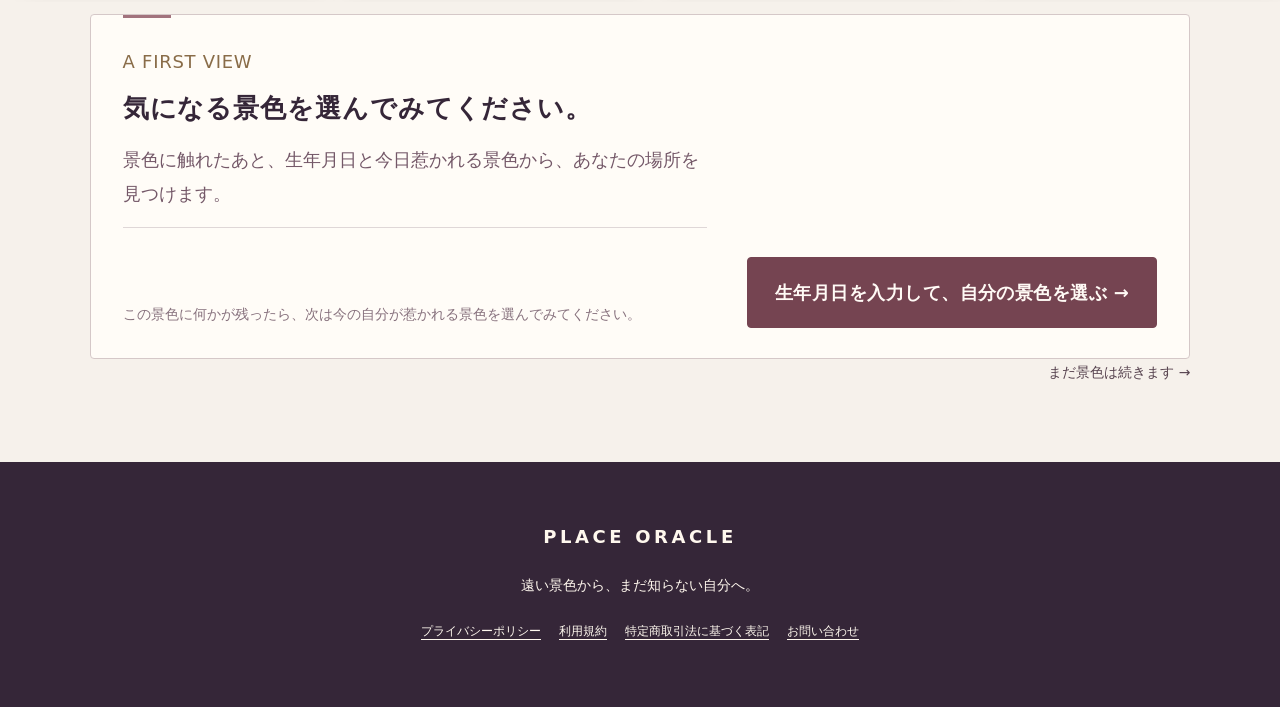
==== commit 69d7ecaf: "Give the opening invitation a letter-like typographic rhythm" ====
--- a/index.html
+++ b/index.html
@@ -484,11 +484,11 @@
   .form-work{display:contents}
   .form-title-nowrap{white-space:normal}
 }
-</style><style id="po-analytics-consent-style">#poAnalyticsConsent{position:fixed;bottom:14px;left:14px;right:14px;max-width:480px;z-index:9999;background:#fffbfa;color:#4c3545;border:1px solid #ddccd3;border-radius:12px;box-shadow:0 8px 35px #311a2740;padding:18px;font:14px/1.7 system-ui,sans-serif}#poAnalyticsConsent[hidden]{display:none!important}#poAnalyticsConsent p{margin:0 0 12px}#poAnalyticsConsent .po-actions{display:flex;gap:10px;flex-wrap:wrap}#poAnalyticsConsent button{border:1px solid #80536a;border-radius:6px;padding:8px 15px;background:#80536a;color:white;cursor:pointer}#poAnalyticsConsent button.po-reject{background:transparent;color:#4c3545}#poAnalyticsSettings{position:fixed;bottom:12px;right:12px;z-index:9998;border:1px solid #ddccd3;border-radius:5px;background:#fffbfa;color:#4c3545;padding:5px 9px;font:11px system-ui,sans-serif;cursor:pointer}</style><script id="po-metricool-consent-loader">(function(){'use strict';var KEY='placeoracle_analytics_consent_v2';function load(){if(window.__poMetricoolLoaded)return;window.__poMetricoolLoaded=true;var c=document.createElement('script');c.src='https://tracker.metricool.com/resources/be.js';c.async=true;c.onload=function(){if(window.beTracker&&typeof window.beTracker.t==='function')window.beTracker.t({hash:'2d1d80ed499f2ff43d4fafaf45af76bc'});};document.head.appendChild(c);}function choice(){try{return localStorage.getItem(KEY)}catch(e){return null}}function save(v){try{localStorage.setItem(KEY,v)}catch(e){}var b=document.getElementById('poAnalyticsConsent');if(b)b.hidden=true;if(v==='accepted')load();}function show(){var b=document.getElementById('poAnalyticsConsent');if(b)b.hidden=false;}function setup(){var b=document.createElement('aside');b.id='poAnalyticsConsent';b.hidden=true;b.setAttribute('aria-label','アクセス解析の設定');b.innerHTML='<p>サイトの改善のため、Metricoolによるアクセス解析と、Cloudflareによる閲覧・体験開始・結果表示の件数集計を利用してもよろしいですか？「許可する」を選ぶまで計測は開始しません。詳しくは <a href="./privacy.html">プライバシーポリシー</a> をご覧ください。</p><div class="po-actions"><button type="button" class="po-accept">許可する</button><button type="button" class="po-reject">許可しない</button></div>';document.body.appendChild(b);b.querySelector('.po-accept').addEventListener('click',function(){save('accepted')});b.querySelector('.po-reject').addEventListener('click',function(){save('rejected')});var settings=document.createElement('button');settings.type='button';settings.id='poAnalyticsSettings';settings.textContent='アクセス解析の設定';settings.addEventListener('click',show);document.body.appendChild(settings);var v=choice();if(v==='accepted')load();else if(v!=='rejected')show();}if(document.readyState==='loading')document.addEventListener('DOMContentLoaded',setup,{once:true});else setup();})();</script><script defer src="./growth-counts.js"></script><link rel="stylesheet" href="./world-theme.css?v=20261031-type3"></head>
+</style><style id="po-analytics-consent-style">#poAnalyticsConsent{position:fixed;bottom:14px;left:14px;right:14px;max-width:480px;z-index:9999;background:#fffbfa;color:#4c3545;border:1px solid #ddccd3;border-radius:12px;box-shadow:0 8px 35px #311a2740;padding:18px;font:14px/1.7 system-ui,sans-serif}#poAnalyticsConsent[hidden]{display:none!important}#poAnalyticsConsent p{margin:0 0 12px}#poAnalyticsConsent .po-actions{display:flex;gap:10px;flex-wrap:wrap}#poAnalyticsConsent button{border:1px solid #80536a;border-radius:6px;padding:8px 15px;background:#80536a;color:white;cursor:pointer}#poAnalyticsConsent button.po-reject{background:transparent;color:#4c3545}#poAnalyticsSettings{position:fixed;bottom:12px;right:12px;z-index:9998;border:1px solid #ddccd3;border-radius:5px;background:#fffbfa;color:#4c3545;padding:5px 9px;font:11px system-ui,sans-serif;cursor:pointer}</style><script id="po-metricool-consent-loader">(function(){'use strict';var KEY='placeoracle_analytics_consent_v2';function load(){if(window.__poMetricoolLoaded)return;window.__poMetricoolLoaded=true;var c=document.createElement('script');c.src='https://tracker.metricool.com/resources/be.js';c.async=true;c.onload=function(){if(window.beTracker&&typeof window.beTracker.t==='function')window.beTracker.t({hash:'2d1d80ed499f2ff43d4fafaf45af76bc'});};document.head.appendChild(c);}function choice(){try{return localStorage.getItem(KEY)}catch(e){return null}}function save(v){try{localStorage.setItem(KEY,v)}catch(e){}var b=document.getElementById('poAnalyticsConsent');if(b)b.hidden=true;if(v==='accepted')load();}function show(){var b=document.getElementById('poAnalyticsConsent');if(b)b.hidden=false;}function setup(){var b=document.createElement('aside');b.id='poAnalyticsConsent';b.hidden=true;b.setAttribute('aria-label','アクセス解析の設定');b.innerHTML='<p>サイトの改善のため、Metricoolによるアクセス解析と、Cloudflareによる閲覧・体験開始・結果表示の件数集計を利用してもよろしいですか？「許可する」を選ぶまで計測は開始しません。詳しくは <a href="./privacy.html">プライバシーポリシー</a> をご覧ください。</p><div class="po-actions"><button type="button" class="po-accept">許可する</button><button type="button" class="po-reject">許可しない</button></div>';document.body.appendChild(b);b.querySelector('.po-accept').addEventListener('click',function(){save('accepted')});b.querySelector('.po-reject').addEventListener('click',function(){save('rejected')});var settings=document.createElement('button');settings.type='button';settings.id='poAnalyticsSettings';settings.textContent='アクセス解析の設定';settings.addEventListener('click',show);document.body.appendChild(settings);var v=choice();if(v==='accepted')load();else if(v!=='rejected')show();}if(document.readyState==='loading')document.addEventListener('DOMContentLoaded',setup,{once:true});else setup();})();</script><script defer src="./growth-counts.js"></script><link rel="stylesheet" href="./world-theme.css?v=20261120-letter"></head>
 <body>
 <header class="topbar"><a href="#top" class="brand">PLACE <span>ORACLE</span></a><button class="map-link" id="mapOpen" type="button">私の地図 <span id="mapCount">0</span></button></header>
 <main>
-<section class="hero" id="top"><div class="hero-photo"></div><div class="hero-content"><span class="eyebrow">AN UNVISITED MEMORY</span><h1>行ったことのないのに、<br>なぜか懐かしい。</h1><p>遠い土地と、その場所から見える空から。<br>まだ言葉にしていない自分に出会う。</p><div class="hero-actions"><button class="hero-scroll" id="heroStart" type="button">今日の景色を選ぶ <span>→</span></button><a class="hero-pricing" href="./legal.html#pricing">料金を見る</a></div></div></section>
+<section class="hero" id="top"><div class="hero-photo"></div><div class="hero-content"><span class="eyebrow">AN UNVISITED MEMORY</span><h1 class="letter-heading"><span class="letter-heading-first">まだ知らない<span class="letter-heading-scene">景色</span>から、</span><span class="letter-heading-last">あなたへ、一通。</span></h1><p>遠い土地と、その場所から見える空から。<br>まだ言葉にしていない自分に出会う。</p><div class="hero-actions"><button class="hero-scroll" id="heroStart" type="button">今日の景色を選ぶ <span>→</span></button><a class="hero-pricing" href="./legal.html#pricing">料金を見る</a></div></div></section>
 <section class="someone" id="someone"><div class="section-heading"><span class="eyebrow">A FIRST VIEW</span><h2>はじまりの景色</h2><p>まだ言葉にならない気持ちに、そっと寄り添う景色を。明るい日も、静かな日も、いまの自分から始められます。</p></div><div class="story-rail" aria-label="はじまりの景色。横にスクロールできます">
 <button class="story-card" data-story="0" type="button"><img src="https://images.pexels.com/photos/5746248/pexels-photo-5746248.jpeg?auto=compress&cs=tinysrgb&w=1200" onerror="this.onerror=null;this.src='fallback_01.svg'" alt="日差しの路地にあるカフェ"><span>PLACE ORACLE</span><strong>景色を読み込んでいます。</strong></button>
 <button class="story-card" data-story="1" type="button"><img src="https://images.pexels.com/photos/34329890/pexels-photo-34329890.jpeg?auto=compress&cs=tinysrgb&w=1200" onerror="this.onerror=null;this.src='fallback_02.svg'" alt="青い海と水平線"><span>PLACE ORACLE</span><strong>景色を読み込んでいます。</strong></button>
--- a/world-theme.css
+++ b/world-theme.css
@@ -203,3 +203,33 @@
   outline: 2px solid #fff9ed;
   outline-offset: 3px;
 }
+
+/* Letter-like rhythm for the opening invitation. */
+.hero .letter-heading {
+  font-family: "Yu Mincho", "Hiragino Mincho ProN", "Noto Serif JP", "Noto Serif CJK JP", serif;
+  font-size: clamp(29px, 4.5vw, 66px);
+  font-weight: 400;
+  line-height: 1.7;
+  letter-spacing: .055em;
+}
+.letter-heading-first,
+.letter-heading-last {
+  display: block;
+  white-space: nowrap;
+}
+.letter-heading-last {
+  margin-left: 1.2em;
+}
+.letter-heading-scene {
+  color: #e4d6ef;
+}
+@media (max-width: 480px) {
+  .hero .letter-heading {
+    font-size: clamp(23px, 6.3vw, 30px);
+    line-height: 1.85;
+    letter-spacing: .02em;
+  }
+  .letter-heading-last {
+    margin-left: .8em;
+  }
+}
